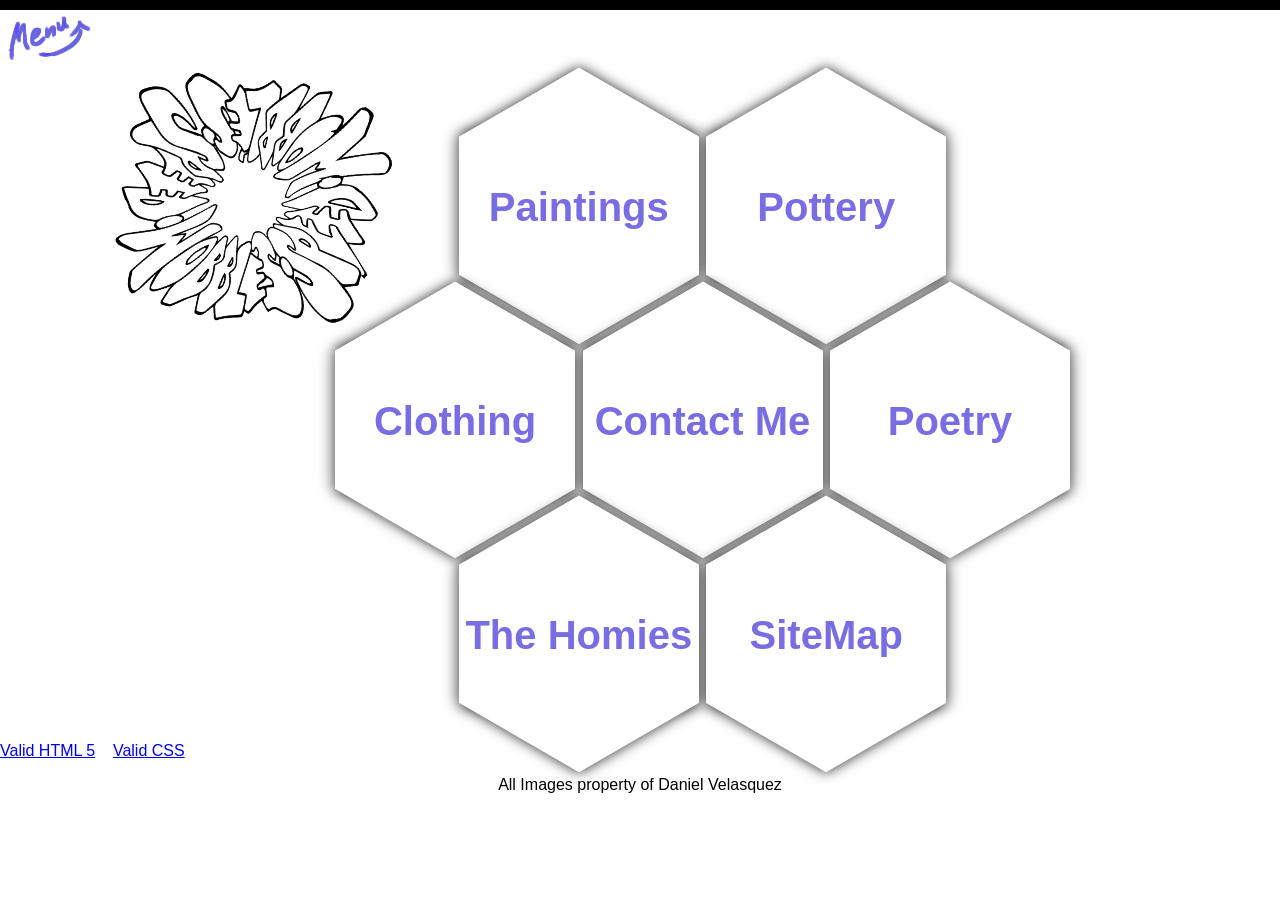
==== index.html @ 75b43ff1 "sag to png, cleaning up index" ====
<!DOCTYPE html>
<html lang="en">
<head>
	<meta charset="UTF-8">
	<link rel="stylesheet" href="paint.css">
	<link rel="stylesheet" href="normalize.css">
	<script src="http://code.jquery.com/jquery-1.9.1.js"></script>
	<title>Nebuchadnezzar art</title>
</head>
<body>
	<a href="#topnav" id="menuin"><img src="imgslo/icons/menuin2.png" alt="Click For Menu"></a>
<div class="maintopnav">
	<nav id="topnav" >

		<div class="navList">		
			<ul>
				<li><a href="paint.html">Painting</a></li>
				<li><a href="pottery.html">Pottery</a></li>
				<li><a href="clothing.html">Clothing</a></li>
				<li><a href="homies.html">The Homies</a></li>
				<li><a href="poems.html">Poetry</a></li>
				<li><a href="sitemap.html">SiteMap</a></li>
				<li><a href="contact.html">Contact</a></li>
			</ul>
		</div>
	</nav>
</div>

<!-- 		<div class="socialIcons">

				<svg version="1.1" id="Facebook" width="30px" height="30px" xmlns="http://www.w3.org/2000/svg" xmlns:xlink="http://www.w3.org/1999/xlink" x="0px" y="0px"
					 viewBox="0 0 20 20" enable-background="new 0 0 20 20" xml:space="preserve">

					<path d="M17,1H3C1.9,1,1,1.9,1,3v14c0,1.101,0.9,2,2,2h7v-7H8V9.525h2V7.475c0-2.164,1.212-3.684,3.766-3.684l1.803,0.002v2.605
					h-1.197C13.378,6.398,13,7.144,13,7.836v1.69h2.568L15,12h-2v7h4c1.1,0,2-0.899,2-2V3C19,1.9,18.1,1,17,1z"/>

				</svg>

				<svg version="1.1" id="Instagram" width="30px" height="30px" xmlns="http://www.w3.org/2000/svg" xmlns:xlink="http://www.w3.org/1999/xlink" x="0px" y="0px"
					 viewBox="0 0 20 20" enable-background="new 0 0 20 20" xml:space="preserve">
					<path d="M17,1H3C1.9,1,1,1.9,1,3v14c0,1.101,0.9,2,2,2h14c1.1,0,2-0.899,2-2V3C19,1.9,18.1,1,17,1z M9.984,15.523
						c3.059,0,5.538-2.481,5.538-5.539c0-0.338-0.043-0.664-0.103-0.984H17v7.216c0,0.382-0.31,0.69-0.693,0.69H3.693
						C3.31,16.906,3,16.598,3,16.216V9h1.549C4.488,9.32,4.445,9.646,4.445,9.984C4.445,13.043,6.926,15.523,9.984,15.523z M6.523,9.984
						c0-1.912,1.55-3.461,3.462-3.461c1.911,0,3.462,1.549,3.462,3.461s-1.551,3.462-3.462,3.462C8.072,13.446,6.523,11.896,6.523,9.984z
						 M16.307,6h-1.615C14.31,6,14,5.688,14,5.308V3.691C14,3.309,14.31,3,14.691,3h1.615C16.69,3,17,3.309,17,3.691v1.616
						C17,5.688,16.69,6,16.307,6z"/>
				</svg>
		</div> -->
	<main>


					<a href="index.html">
<!-- 						<svg version="1.1" id="Layer_1" xmlns="http://www.w3.org/2000/svg" xmlns:xlink="http://www.w3.org/1999/xlink" x="0px" y="0px" width="612px" height="792px" viewBox="0 0 612 792" enable-background="new 0 0 612 792" xml:space="preserve">
							<g>
								<g class="logoshape">
									<path fill-rule="evenodd" clip-rule="evenodd" stroke="#000000" stroke-miterlimit="10" d="M400.414,219.123c1.894,1.191,4.016,1.926,5.672,3.507c10.421,9.986,23.857,11.846,41.031,9.89c2.778-0.329,4.283,0.499,4.661,3.355c0.561,4.279,1.708,7.981,3.021,11.438c1.277,3.312,0.453,7.001-3.669,12.011c-2.264,2.761-4.15,5.631-6.222,8.443c9.454-0.52,19.718-1.628,30.879-2.654c6.307-0.589,14.145-2.159,17.388,1.355c2.341,2.561,3.653,5.83,5.115,8.936c0.27,0.576-1.483,2.579-2.892,3.544c-10.376,7.156-20.517,13.961-30.163,20.492c-0.61,0.412-1.203,0.861-2.556,1.834c2.888-0.448,5.183-0.668,7.666-1.213c8.967-1.958,18.727-4.328,28.929-6.258c3.452-0.647,7.385-0.686,9.443,0.166c5.374,2.223,10.052,5.11,15.543,7.735c3.356,1.594,3.323,4.075-1.112,7.434c-5.595,4.246-11.397,8.319-16.811,12.319c-7.078,5.231-13.821,10.249-19.624,14.464c7.225,2.052,15.425,3.626,22.074,6.37c12.688,5.112,18.086,13.323,4.479,23.637c-0.363,0.277-0.32,0.614-0.745,1.5c4.01-0.827,7.639-1.365,10.901-2.29c7.994-2.271,16.192-4.75,24.542-7.459c4.913-1.599,8.501-1.724,11.396-0.098c1.476,0.824,3.905,1.51,4.31,2.546c2.108,5.541,6.042,11.199,4.903,17.062c-0.883,4.409-8.277,8.91-13.021,13.075c-5.866,5.173-11.981,10.038-17.259,14.354c-20.575,4.826-38.513,8.741-55.349,12.195c6.343,2.344,12.768,4.568,18.906,7.137c13.68,5.729,28.165,12.207,43.579,19.362c6.106,2.823,8.394,5.936,9.5,9.531c2.66,8.415,1.74,16.377-4.35,22.971c-1.928,2.094-4.773,4.01-8.385,5.246c-5.12,1.746-10.278,0.542-16.218-2.956c-9.105-5.381-17.566-10.646-26.415-15.358c-9.651-5.148-19.441-9.719-28.23-13.978c-3.867,3.587-6.93,6.522-10.113,9.725c0.088,0.061,0.967,0.717,1.957,1.338c9.242,5.791,14.868,11.83,17.987,18.853c8.297,18.512,9.482,36.312,9.671,54.798c0.07,7.773-6.625,9.509-14.457,10.145c-1.034,0.087-3.243-0.969-4.648-1.918c-7.321-4.971-14.367-9.992-21.203-14.831c-1.565-1.111-3.134-2.209-5.41-3.819c-0.099,12.772,0.576,26.54,2.248,42.628c0.688,6.614-2.203,10.707-9.627,5.405c-2.75-1.959-5.478-3.512-8.152-5.528c-2.616-1.968-5.192-4.305-8.287-6.927c-0.018,2.959-0.007,6.369,0.002,9.894c0.052,14.804,0.509,31.775,1.267,51.688c0.153,4.218-0.852,5.989-3.307,5.781c-1.504-0.125-2.641,1.18-4.029,1.926c-0.417-1.756-0.97-4.074-1.599-6.7c1.37,0.343,2.488,0.662,3.588,0.895c2.252,0.484,3.236-1.057,3.459-4.817c1.085-17.57-0.249-34.605-1.168-49.509c-0.916-14.752-2.139-27.965-2.565-39.481c-0.045-1.176-0.051-2.319,0.045-3.371c0.578-5.621,0.057-6.382-7.394-12.396c-1.013,2.369-2.079,4.821-2.882,7.583c-1.159,3.99-1.967,8.473-3.031,12.949c-0.17,0.715-1.849,0.831-2.295,0.284c-4.412-5.347-8.679-10.597-12.534-15.917c-4.002-5.559-3.264-9.547-3.253-13.243c0.028-5.277,0.471-9.942,1.108-14.223c0.36-2.361-1.058-4.246-4.329-7.062c-2.604,4.048-4.934,8.511-7.121,13.58c-5.743-7.501-5.973-8.206-5.195-13.18c0.523-3.057,1.523-5.573,2.186-8.278c0.382-1.531,1.087-3.076-1.532-5.99c-1.615-0.011-3.273-0.093-4.777,0.053c-8.215,0.901-16.07-3.593-23.13-12.183c-1.907-2.295-3.676-4.18-5.458-3.484c-1.436,0.576-2.006,2.288-1.023,5.043c1.392,3.876,3.177,7.942,5.014,12.318c0.218,0.516,0.72,0.953,1.114,1.312c4.1,3.775,8.562,7.881,13.432,12.13c6.743,5.883,11.54,14.335,15.68,25.586c3.979,10.729,4.368,19.644,2.923,28.648c-0.178,1.103-0.155,2.438-0.264,4.329c6.095,8.795,12.737,17.961,19.646,27.873c5.08,7.299,10.32,15.089,15.544,23.393c6.736,10.613,7.843,22.234,2.671,26.801c-3.774,3.297-7.26,7.53-11.047,11.415c-0.736,0.749-1.978,0.538-3.069,0.041c-6.766-3.011-13.41-6.241-20.106-9.459c0.329,2.879,0.652,5.311,0.865,7.703c1.878,21.363,0.254,30.999-10.241,35.748c-7.836,3.647-16.232,7.446-24.788,6.199c-7.494-1.025-16.114-1.336-22.146-16.537c-4.651-11.64-8.165-23.671-9.429-38.741c-1.392-16.369-1.6-30.888-0.255-44.538c1.031-10.245,2.417-11.357,5.951-5.266c2.6,4.523,5.215,9.562,8.082,14.325c1.259,2.089,2.69,3.951,4.146,5.098c0.877,0.71,2.477,0.614,2.712-0.561c0.411-2.048,0.468-6.175-0.125-7.595c-2.486-6.005-5.045-11.41-7.569-16.283c-2.402-4.624-4.881-8.486-6.887-11.979c-2.387,4.185-4.713,8.243-7.143,12.44c-0.206-0.356-0.416-0.722-0.621-1.087c0.041,2.976,0.066,6,0.135,9.088c0.617,23.477-5.35,43.557-15.151,53.947c-5.858,6.403-13.391,7.407-18.759-0.581c-5.813-8.577-11.14-16.962-15.923-25.226c-3.647-6.281-8.424-6.753-13.712-5.941c-2.154,0.349-2.968-1.062-2.889-4.665c0.136-6.36,0.371-12.546,0.603-19.326c-4.023,0.777-8.873,1.429-14.046,3.022c-4.798,1.47-9.984,4.146-15.08,5.825c-1.338,0.448-2.535-0.647-3.243-1.849c-1.13-1.927-1.801-4.482-2.739-6.781c-1.123,1.084-1.985,1.735-2.738,2.653c-3.293,4.024-6.299,5.471-8.491,4.098c-4.922-3.044-9.943-5.913-15.189-8.569c-6.273-3.206-12.668-6.386-20.451-8.172c-3.284-0.757-5.365-1.899-3.099-6.697c3.019-6.394,5.948-12.59,8.894-18.706c-6.162,0.908-13.341,2.282-20.682,3.181c-6.084,0.701-13.454-5.455-12.529-10.181c0.189-0.858,1.088-1.97,1.913-2.96c6.173-7.436,12.35-14.635,18.179-21.314c-6.446-1.519-13.006-3.176-20.746-4.315c-8.759-1.3-19.405-1.724-29.425-3.443c-3.973-0.688-5.15-3.623-7.61-5.606c-0.571-0.464-0.603-1.158-1.082-1.676c-6.053-6.396-6.084-6.644,8.335-14.612c6.021-3.336,12.333-6.405,18.351-9.466c-7.582-1.557-15.618-2.95-23.331-4.928c-20.246-5.18-9.763-14.259,1.679-21.449c3.836-2.486,8.378-4.742,11.958-7.516c-2.768,0.606-5.66,1.153-8.424,1.866c-8.437,2.184-17.032,4.673-26.315,6.969c-3.908,0.97-8.512,1.525-12.941,1.931c-6.097,0.564-7.875-0.851-8.236-3.278c-1.761-11.283,6.785-22.342,15.483-32.361c1.141-1.315,5.023-2.459,8.243-3.135c21.192-4.476,40.508-8.112,58.584-11.323c-9.318-2.589-19.627-5.092-29.301-8.482c-5.77-2.02-11.808-5.004-14.386-7.973c-6.106-7.022-10.579-14.495-15.101-22.127c-1.65-2.784-1.704-5.596-1.719-8.284c-0.002-6.809,12.406-7.369,25.159-1.762c13.625,5.888,26.279,11.419,38.223,16.431c2.162,0.901,4.536,1.662,8.109,2.963c-3.192-5.725-2.664-10.274,4.954-12.215c-4.751-4.177-9.657-8.289-14.053-12.585c-14.062-13.655-17.016-26.654-13.557-38.175c1.305-4.567,0.198-10.17,0.922-15.093c0.791-5.406,2.189-10.61,3.411-15.956c0.895-3.956,4.022-3.873,10.747,0.494c10.178,6.616,19.834,13.312,29.937,20.217c0.902-4.372,2.004-8.727,2.1-13.797c0.137-7.117-0.563-15.049-1.384-23.556c-0.279-2.799-1.264-6.058-1.302-8.802c-0.021-1.408,1-3.027,2.198-2.725c6.198,1.592,12.232,3.173,18.269,5.721c2.071,0.875,5.056,4.733,7.257,7.517c4.502,5.699,8.694,11.497,13.025,17.269c7.032-4.955,7.989-15.36,3.181-33.193c-1.818-6.657-4.441-11.28-9.167-14.928c-3.57-2.771-7.251-6.624-10.934-10.253c-4.322-4.187-7.341-16.83-5.289-21.978c3.374-8.29,9.697-11.026,17.005-10.769c7.319,0.196,14.828,1.429,22.149,2.357c3.118,0.396,4.495-1.649,4.26-8.375c-0.268-7.555-0.06-15.208,0.44-22.831c1.05-16.6,6.834-23.313,15.613-21.178c10.36,2.414,20.824,4.825,30.444,16.319c2.833,3.355,5.684,9.459,7.263,15.537c6.801,26.006,9.017,50.447,7.942,72.35c-0.17,3.572,0.033,8.145-2.157,7.964c-2.247-0.2-4.293-3.017-5.103-8.434c-1.551-10.567-4.786-19.526-9.086-27.69c-1.086-2.062-2.473-3.731-3.779-4.735c-4.511-3.497-6.119-2.244-6.689,4.362c-0.812,9.213,0.991,17.295,4.571,21.588c7.007,8.358,13.55,15.979,19.548,23.416c1.464,1.814,2.786,4.151,4.14,6.211c2.252-10.886,2.264-11.007,11.694-14.122c-2.827-17.55-0.924-36.689,0.736-57.995c0.523-7.111,2.199-15.054,4.475-20.538c1.85-4.469,5.191-6.359,8.039-7.646c4.646-2.125,9.432-3.244,14.197-4.035c7.037-1.175,12.44,6.095,16.902,14.467c4.51,8.387,9.151,15.689,12.26,24.799c2.743,8.039,4.158,17.821,5.163,26.841c0.497,4.382,0.9,7.052,3.672,5.21c5.267-3.514,10.713-6.958,16.358-11.297c4.896-3.786,6.761-3.369,7.552,3.389c0.253,2.058,0.455,4.13,0.68,6.131C399.823,219.92,400.122,219.513,400.414,219.123z M196.139,371.519c3.765,0.392,6.252,0.759,8.58,0.886c11.698,0.644,21.968,1.403,30.797,1.804c6.327,0.289,11.896,0.295,16.732,0.068c2.28-0.109,4.507,0.185,6.122,1.4c1.075,0.811,0.974,2.235,1.209,3.324c0.078,0.357-0.295,0.66-0.586,0.918c-1.258,1.119-2.547,2.262-4.08,3.334c-3.351,2.345-6.925,4.86-11.484,7.309c-2.68,1.428-6.041,2.896-10.189,3.704c-6.894,1.358-15.406,0.551-24.56-0.808c-9.371-1.37-19.521-3.042-32.062-5.075c3.862,1.776,6.656,3.067,9.448,4.311c4.39,1.956,4.518,2.537,0.662,4.258c-3.774,1.665-7.711,3.385-12.387,5.48c1.838-0.002,2.756,0.028,3.652-0.008c17.788-0.718,32.956-1.274,45.974-1.74c6.647-0.239,11.779,0.444,15.379,3.043c6.631,4.861,9.698,9.346,8.168,15.414c-0.534,1.989-1.729,2.782-5.292,2.815c-3.1,0.027-6.32-0.029-9.679-0.149c-5.229-0.182-10.82-0.469-16.887-0.783c4.526,1.825,9.367,2.954,13.172,4.457c5.107,2.046,5.375,3.903,2.514,7.654c-0.888,1.151-1.737,2.319-2.632,3.524c0.461,0.067,0.754,0.214,1.053,0.138c3.211-0.803,6.295-1.6,9.251-2.395c5.745-1.54,6.772-1.109,8.602,1.314c1.745,2.446,0.447,5.058-3.335,8.649c-2.418,2.282-4.456,4.81-7.015,7.646c7.772-2.809,13.876-5.139,19.453-7.117c1.855-0.659,4.028-1.382,5.152-1.071c2.57,0.715,2.44,3.459,0.142,7.066c-2.098,3.267-4.519,6.709-6.862,10.374c-1.226,1.924-2.245,3.912-3.779,6.63c7.871-5.775,12.305-4.833,16.713-4.894c4.477-0.016,8.784-0.23,10.552,4.773c0.507-0.641,1.049-1.209,1.477-1.885c2.592-4.104,5.432-6.109,8.055-8.484c2.972-2.663,5.02-2.513,7.229-1.659c4.441,1.823,8.119,4.802,10.012,14.228c0.346,1.757,0.908,3.367,1.474,5.408c1.473-8.158,4.602-10.488,7.781-12.427c3.241-1.878,6.305-2.075,9.879,1.592c0.246-0.737,0.429-1.238,0.585-1.77c1.556-5.147,2.366-5.208,6.034-1.475c2.389,2.478,5.005,4.717,7.883,7.382c-1.379-3.869-2.71-7.058-3.555-10.116c-0.998-3.627-0.462-5.397,1.235-6.358c1.579-0.86,3.37,0.362,5.355,2.543c1.375,1.513,2.756,3.22,4.272,4.708c2.56,2.508,5.307,5.153,8.592,6.146c-1.071-2.707-1.851-5.025-2.91-7.232c-1.21-2.531-1.192-4.093-0.131-5.064c1.986-1.769,4.549-2.364,8.892-0.081c2.157,1.143,4.42,2.36,6.734,3.379c3.206,1.412,6.561,2.679,10.125,4.1c0.031-0.203,0.062-0.41,0.095-0.612c-7.459-7.345-14.052-13.864-19.975-19.5c-2.322-2.22-1.657-3.501-1.414-4.793c0.258-1.295,1.243-1.888,3.732-1.26c4.73,1.2,10.02,2.44,15.577,3.161c11.003,1.433,23.991,2.616,40.089,4.083c3.038,0.277,6.331,0.803,8.346,1.062c0.906-3.134,1.736-5.708,2.725-8.521c-25.645-4.612-43.722-6.424-54.797-2.38c-4.412-2.961-5.453-4.444-4.002-5.858c5.133-4.842,11.455-9.726,19.554-15.319c1.139-0.786,3.899-1.367,6.152-1.344c9.445,0.125,20.142,0.826,31.942,3.063c3.953,0.754,8.115,1.407,13.217,2.294c-4.864-4.192-4.899-4.052,1.19-7.132c2.103-1.054,4.234-2.122,7.544-3.804c-3.429-0.024-4.947-0.064-6.46-0.043c-16.559,0.306-30.732,0.651-42.967,0.627c-4.65,0.005-9.376-0.073-12.631-1.886c-10.024-5.609-15.634-10.722-18.072-16.887c-0.166-0.425,0.041-1.105,0.534-1.573c1.583-1.502,3.783-2.354,6.521-2.395c2.23-0.031,4.571-0.094,7.139-0.137c-3.865-4.5-0.869-8.925,7.744-14.786c-3.512,0.377-6.383,0.733-9.101,0.995c-5.595,0.515-6.875-1.229-4.021-5.368c2.189-3.139,4.696-6.461,7.224-9.979c0.84-1.165,1.678-2.35,2.779-3.9c-9.19,5.874-16.651,10.691-23.307,15.002c-2.415,1.56-4.078,1.762-5.29,0.793c-1.065-0.867-1.174-2.031-0.344-4.004c2.734-6.477,5.607-13.774,8.948-22.245c-1.145,0.147-1.632,0.062-2.194,0.292c-6.797,2.795-12.086,3.301-16.821,2.911c-1.797-0.146-3.287-1.096-4.586-2.274c-0.422-0.372-0.18-2.426,0.264-3.7c0.499-1.409,1.547-2.839,2.463-4.186c2.496-3.67,5.194-7.483,7.986-11.439c-1.213,0.081-2.507,0.605-3.855,3.158c-1.172,2.203-2.291,3.167-3.475,2.159c-1.351-1.193-3.1-0.733-4.983,2.072c-1.155,1.716-2.329,3.284-3.428,4.891c-2.306,3.338-2.82,3.811-4.326,1.461c-1.12-1.775-2.681-4.687-2.271-7.368c0.401-2.649,3.062-6.121,5.097-8.328c2.585-2.8,5.482-4.583,9.005-7.413c-0.674-3.379-1.381-6.984-2.207-11.198c-0.793,1.476-1.094,1.888-1.278,2.396c-4.975,12.882-15.834,18.235-20.354,15.007c-3.8-2.644-6.721-8.371-9.828-15.332c-2.074-4.69-3.708-9.842-3.277-17.229c0.035-0.598-0.105-1.254-0.213-2.394c-0.635,0.076-1.226,0.156-1.958,0.244c0.263,2.862,0.501,5.054,0.65,7.224c0.988,14.016,0.646,25.537-2.403,34.206c-1.427,3.998-2.857,7.017-6.026,4.648c-0.08-0.062-0.184,0.114-0.282,0.184c0.231,0.506,0.45,0.986,0.706,1.549c-3.792-2.707-7.711-5.57-12.26-8.922c1.653,6.783,2.904,12.28,4.315,17.358c1.106,4.025,0.602,6.285-1.133,7.116c-3.211,1.403-4.434,2.479-8.511-4.182c-2.011-3.307-4.731-6.207-8.026-10.37c0.567,3.308,0.768,5.418,1.348,7.589c1.185,4.477,0.391,6.598-2.024,7.557c-2.357,0.87-2.322,1.008-5.489-2.481c-2.817-3.104-5.829-6.36-9.099-9.619c-1.507-1.501-3.275-2.614-5.596-4.409c1.736,4.017,2.822,6.72,4.105,9.382c3.277,6.879,3.04,9.031-1.624,10.467c-7.065-4.846-14.093-6.78-22.292-8.379c0.661,0.807,0.908,1.173,1.245,1.508c6.117,6.055,11.797,11.582,16.968,16.605c0.66,0.646,1.444,1.433,1.612,1.993c1.079,3.641-1.669,5.225-7.412,3.924c-8.834-2.053-18.208-2.979-28.988-3.723c-5.809-0.402-12.239-1.123-19.222-1.73C199.394,363.987,202.875,368.423,196.139,371.519z M474.497,416.583c10.583-2.167,19.485-3.811,28.021-6.013c12.312-3.249,30.022-4.723,38.271-11.959c2.42-2.143,4.331-4.426,7.197-6.556c11.18-8.223,18.739-17.588,13.624-26.721c-1.39-2.549-4.293-4.775-6.203-6.816c-19.834,5.958-35.688,11.649-51.691,14.773c-18.577,3.639-36.224,5.674-51.433,7.074c-17.452,1.596-32.586,2.473-45.293,2.827c-12.139,0.317-22.091-0.204-30.797-0.248c-4.611-0.042-4.534-0.025-7.647,2.585c0.962,1.469,1.727,3.138,3.237,4.562c3.519,3.31,7.603,6.781,12.662,10.497c2.552,1.854,6.54,2.946,12.192,2.785c12.565-0.38,27.287-0.697,44.591-1.014c2.705-0.052,5.539,0.668,8.413,1.058c-1.106,1.157-1.741,2.464-3.377,3.398c-2.691,1.548-5.958,2.811-9.069,4.216c5.015,2.658,9.679,5.171,14.517,7.816c-0.283,0.184-0.572,0.363-0.856,0.55c-2.201-0.44-4.41-0.822-6.499-1.301c-3.606-0.824-7.045-1.696-10.438-2.464c-13.776-3.135-26.23-4.808-37.343-5.188c-2.667-0.091-6.004,0.129-7.407,0.893c-9.548,5.208-15.726,10.153-19.937,15.692c-0.362,0.476,0.5,1.731,1.297,2.552c0.346,0.354,2.137,0.708,2.976,0.642c4.708-0.374,9.568-1.177,15.442-1.401c9.761-0.382,22.129,1.279,36.37,3.881c5.841,1.06,9.245,0.386,13.634-0.239c-1.248-0.982-2.247-1.771-3.615-2.846c4.231,1.619,7.613,3.448,11.47,4.324c8.951,2.024,15.47,5.175,19.896,9.856c1.384,1.449,3.556,3.158,6.186,4.255c17.66,7.297,34.067,16.868,52.253,27.17c3.152,1.771,6.792,3.412,11.308,5.676c3.251-1.745,6.616-2.999,8.726-4.753c7.728-6.35,9.403-14.561,6.046-23.338c-0.66-1.747-1.032-3.834-3.484-5.233c-8.424-4.846-16.851-9.449-25.898-13.34c-14.27-6.135-28.356-11.305-41.093-16.021C479.19,417.64,477.23,417.284,474.497,416.583z M166.542,386.071c0.374-0.28,0.744-0.556,1.12-0.829c3.079,0.545,6.082,1.073,9.023,1.583c17.962,3.205,33.11,6.34,47.031,6.65c7.146,0.185,12.222-0.662,15.942-2.603c4.584-2.401,8.49-4.723,11.899-6.994c2.363-1.577,4.328-3.231,5.933-4.982c0.56-0.607,0.129-1.729,0.133-2.633c-1.47-0.265-3.029-0.626-4.534-0.782c-1.105-0.117-2.066,0.109-3.198,0.064c-8.321-0.354-17.898-0.615-29.292-1.086c-10.099-0.443-21.528-0.794-35.242-2.887c-14.59-2.24-29.968-6.314-45.511-12.73c-11.726-4.832-23.809-10.312-36.827-16.108c-4.652-2.064-9.164-2.823-14.326-2.41c-5.163,0.408-4.259,2.436-3.835,4.325c0.82,3.81,1.684,7.586,4.443,11.508c4.468,6.299,7.283,12.461,11.78,18.385c1.573,2.061,5.54,4.38,9.647,5.668c12.907,4.059,25.552,7.328,36.967,10.485c1.351,0.371,2.164,1.114,2.907,1.513c-7.95,0.777-15.763,1.312-23.406,2.439c-11.187,1.664-22.909,3.785-35.135,6.314c-5.504,1.141-13.468,2.62-15.14,4.722c-7.132,8.962-16.967,18.723-14.854,28.879c0.883,4.33,5.897,5.346,15.14,2.451c20.006-6.197,39.424-9.99,57.9-12.541c18.984-2.628,35.739-4.444,50.579-4.836c22.093-0.58,38.93,0.31,52.354,1.514c2.277,0.203,5.024-0.297,7.583-0.478c1.228-6.154,0.368-10.878-6.5-15.334c-3.174-2.003-6.193-3.939-13.31-3.501c-11.001,0.713-23.723,1.137-38.299,1.683c-6.195,0.238-12.736,0.115-21.104,0.162c7.955-3.332,14.506-5.999,21.268-8.701C180.371,391.968,173.624,389.121,166.542,386.071z M337.095,520.255c0.881-3.158,1.52-5.382,2.116-7.612c2.688-10.185-0.113-24.634-4.979-32.58c-2.362-3.903-4.826-7.002-6.973-10.295c-6.684-10.043-12.037-7.766-17.331-0.147c-1.086,1.638-2.229,3.959-1.771,7.408c-0.367,0.539-0.73,1.072-1.094,1.613c0.164,0.056,0.329,0.107,0.493,0.165c-0.138,5.334,0.155,11.235-0.51,17.28c-0.792,6.979,0.261,13.055,1.349,19.799c0.189,1.22,1.199,2.285,1.899,2.441c2.888,0.668,5.465,2.554,6.747,9.441c0.742,4.03,1.312,8.684,1.394,13.261c0.067,3.935,0.527,6.456,1.965,8.989c3.612,6.383,7.483,13.181,11.423,20.941c1.352,2.664,2.508,7.13,3.08,11.171c0.947,6.52-1.407,12.009-4.16,9.26c-2.981-2.984-5.71-7.369-8.295-11.415c-2.742-4.285-5.256-8.938-7.967-13.667c-0.497,2.654-0.885,4.057-1.037,5.584c-1.739,17.632-1.587,37.479,2.062,57.822c3.142,17.771,9.034,33.516,18.772,34.464c1.809,0.192,3.681,2.188,5.544,2.922c2.541,1.007,5.228,2.73,7.646,2.139c7.018-1.645,14.003-3.392,20.555-6.617c5.349-2.548,10.387-7.225,8.838-23.188c-1.052-11.1-2.255-21.655-3.593-31.679c-1.838-13.839-5.286-25.828-10.668-35.59c-11.296-20.499-21.142-37.474-30.27-50.077c-1.595-2.198-3.06-5.677-3.925-8.932c-0.521-1.97-0.349-5.872,0.28-6.868c0.627-0.995,2.315-0.092,3.431,1.023c0.826,0.819,1.493,3.252,2.189,5.107C335.154,514.658,335.948,517.03,337.095,520.255z M248.941,568.269c-3.607,4.661-3.265,9.017-3.369,13.721c-0.141,5.603,0.837,8.959,4.162,8.247c5.863-1.218,10.189,2.163,13.944,9.134c3.155,5.887,6.594,11.885,10.448,17.298c9.928,14.354,19.748,11.113,29.029-10.019c5.188-11.585,6.393-25.598,5.757-39.135c-0.136-2.746-1.397-6.039-2.484-7.183c-3.88-4.075-6.178-12.029-5.531-19.496c0.727-8.895-1.536-10.287-3.229-13.571c-0.771-1.474-1.894-2.048-2.72-3.328c-2.157-3.346-4.081-6.82-4.666-12.373c-0.377-3.655,0.693-6.182,2.129-8.096c1.439-1.902,2.662-1.236,3.359,1.072c0.615,2.052,1.063,4.469,1.534,6.918c0.868,4.572,1.444,4.66,3.901,2.266c2.603-2.52,2.883-7.427,3.729-11.505c3.299-16.562,1.432-28.438-1.778-37.007c-2.558-6.595-6.925-7.606-11.195-8.963c-0.132-0.041-0.327,0.025-0.489,0.138c-3.921,2.764-8.327,5.409-12.353,12.177c-2.015,3.408-3.822,7.311-5.832,11.204c0.942,3.929,1.16,4,4.479,1.15c0.657-0.557,1.434-1.485,1.923-1.478c0.945,0.018,2.253,0.021,2.456,1.076c0.634,3.375,0.605,8.938-2.994,13.623c-1.165,1.503-2.343,3.053-3.86,5.02c0.782,1.078,1.462,2.356,2.333,3.254c2.566,2.686,2.78,5.729-0.098,12.666c-0.792,1.906-2.581,4.044-3.644,4.269c-2.018,0.423-3.807-0.511-5.751-0.699c-1.795-0.165-3.655-0.142-5.525-0.156c-0.219,0.593-0.44,1.198-0.661,1.797c0.625,0.601,1.22,1.284,1.876,1.836c3.085,2.604,8.371,0.244,8.146,10.551c-0.011,0.526,0.314,0.837,0.503,1.214c1.138,2.271,2.429,4.38,3.445,7.104c0.741,1.991,1.597,4.468,1.505,7.341c-0.079,2.468-1.3,6.057-2.405,8.598c-0.511,1.181-2.057,1.486-2.854,1.101c-2.641-1.293-5.114-3.064-7.692-4.37c-2.312-1.155-4.302,1.328-5.853,6.877c-1.492,5.391-3.53,7.672-5.991,7.757C251.425,568.334,250.247,568.275,248.941,568.269z M446.002,521.806c8.546,5.962,17.624,12.316,27.159,18.643c1.387,0.92,3.649,1.391,4.869,1.247c2.5-0.292,4.714-1.025,6.968-1.721c0.962-0.3,1.985-0.796,2.108-1.626c0.409-2.72,0.709-5.474,0.647-8.342c-0.146-6.739,0.144-13.189-0.516-19.813c-0.584-5.952-2.02-12.088-3.752-18.108c-1.426-4.943-4.774-10.2-5.757-14.811c-1.538-7.437-9.948-13.67-20.661-19.251c-1.553,0.391-2.793,0.701-3.309,0.833c-2.646-1.122-4.444-2.001-6.326-2.656c-2.221-0.766-4.544-1.206-6.648-1.988c-6.964-2.586-11.263-5.895-14.015-9.898c-11.142-1.084-20.718-2.159-29.242-3.059c-7.535-0.792-14.099-1.155-20.279-2.125c-6.201-0.973-11.935-2.35-17.043-3.562c-1.742-0.413-2.411-0.057-2.544,0.96c-0.145,1.162-1.087,2.075,0.943,4.013c6.087,5.796,12.922,12.49,20.726,19.998c0.88,0.846,2.393,1.681,3.456,1.989c5.672,1.627,11.858,3.411,18.443,4.907c3.365,0.762,4.992,2.514,6.669,4.703c1.871,2.422,0.983,3.49-0.942,3.839c-3.103,0.573-6.216,0.969-8.941,1.691c-2.457,0.673-1.932,2.028,1.68,4.923c5.648-1.833,11.956-3.384,18.955-4.767c8.215,5.202,8.358,5.276,6.711,9.523c-0.501,1.376-1.334,2.569-2.033,3.84c-1.802,3.285-3.43,6.718-4.743,9.955c3.254,3.491,5.731,6.162,8.671,9.328c0.833-1.141,1.438-1.712,1.828-2.442c1.812-3.375,3.615-6.709,6-9.637c0.591-0.742,2.185-1.316,3.646-0.832c6.678,2.198,10.673,6.18,9.909,10.246C447.896,512.068,446.83,516.21,446.002,521.806z M293.082,237.174c0.388-0.242,0.779-0.486,1.17-0.722c0.2-2.256,0.502-4.475,0.605-6.848c0.954-21.511-2.606-44.781-8.587-70c-1.013-4.323-3.242-8.652-5.25-10.794c-10.796-11.55-22.399-15.35-33.718-15.544c-5.826-0.164-9.621,5.201-9.882,16.402c-0.555,22.111-0.574,41.92,0.249,59.947c0.902,19.574,7.437,32.632,17.333,43.203c7.077,7.468,13.625,14.862,19.562,22.208c3.489,4.321,6.618,9.376,9.597,13.961c2.354,3.638,1.559,6.864,1.021,9.428c-0.572,2.66-2.262,1.588-3.735-0.184c-2.274-2.768-4.56-6.04-6.982-9.248c-2.097,7.316,3.517,19.201,8.193,25.375c2.321,3.064,4.791,6.589,7.437,6.079c1.294,1.206,2.8,2.923,4.285,3.9c1.589,1.043,3.182,1.565,4.716,1.956c0.876,0.223,2.043,0.448,2.521-0.423c1.903-3.519,3.766-7.861,3.858-14.446c0.094-7.827-0.139-16.535-0.458-26.094c-0.068-2.22-0.935-4.711-1.667-6.854c-1.703-5.02-4.25-9.656-5.481-15.551c-0.982-4.771-2.484-7.361-4.184-10.191c-0.719-1.205-1.929-0.696-2.758-1.771c-5.317-6.905-10.979-14.511-17.124-22.237c-5.058-6.394-7.577-16.234-6.197-28.461c0.802-7.312,5.434-9.58,10.29-3.456c6.218,7.803,10.22,19.333,12.626,32.097C291.085,231.882,292.232,234.476,293.082,237.174z M416.043,329.076c1.132-1.497,2.209-2.823,3.121-4.158c2.029-2.963,3.815-5.995,6.101-9.126c4.386-5.993,4.835-6.371,12.385-8.299c1.729-0.444,3.369-0.599,5.181-1.139c4.953-1.488,10.579-2.307,15.562-5.011c9.011-4.91,18.209-10.988,27.349-17.26c9.826-6.723,9.913-7.104,7.442-12.203c-1.509-3.283-4.071-5.937-10.706-5.046c-15.611,2.097-28.728,2.952-40.895,4.13c-8.124,0.791-16.241,2.53-23.587,3.595c-3.328,0.466-6.119,2.838-8.387,7.38c-2.984,5.976-6.13,11.699-9.015,17.151c-1.323,2.504-2.532,4.948-3.876,7.554c-4.959,1.444-9.37,2.777-13.503,3.833c-4.199,1.044-7.953,4.976-9.697,9.965c-1.771,5.063-3.128,9.717-4.833,14.18c-3.759,9.862-7.206,18.328-10.202,25.682c-0.779,1.926-0.08,2.918,1.325,3.032c1.007,0.082,2.998-0.831,4.455-1.741c4.006-2.5,8.229-5.387,12.788-8.417c6.325-4.233,13.344-8.83,17.261-15.676c0.262-0.467,0.717-0.965,1.117-1.448c3.592-4.319,6.579-6.095,11.466-6.379C409.706,329.5,412.611,329.315,416.043,329.076z M346.305,281.8c0.95-4.338,1.257-7.44-0.361-9.215c-0.553-0.605-0.926-2.249-0.916-3.741c0.066-8.81,0.081-18.36,0.347-28.842c0.113-5.377,2.761-12.725,4.761-13.416c2.694-0.919,4.308,1.98,4.265,7.069c-0.048,7.362-0.607,14.659-0.893,21.397c-0.074,1.728-0.26,4.306,0.227,4.714c2.766,2.331,5.627,4.188,8.63,5.54c0.453,0.211,2.232-1.985,2.692-3.35c1.938-5.74,1.636-11.348-0.804-14.132c-2.101-2.397-4.438-4.385-6.622-6.933c-2.001-2.331-1.988-7.867,0.233-14.484c1.795-5.346,3.925-7.357,6.312-5.829c1.531,0.982,3.281,1.203,4.937,1.735c0.287-0.502,0.575-1.008,0.866-1.514c-0.482-4.236-0.742-8.973-1.559-13.125c-3.146-15.876-9.984-27.341-17.1-40.264c-5.272-9.702-12.337-14.885-20.452-10.333c-2.145,1.196-4.331,1.483-6.48,1.931c-6.735,1.319-10.259,8.276-11.64,23.092c-1.073,11.284-1.765,22.09-2.412,32.271c-0.805,12.666,0.264,23.455,3.534,32.22c2.633,7.046,5.089,13.662,7.188,20.171c0.823,2.53,1.546,5.63,1.568,8.578c0.017,2.381-0.768,5.926-1.645,7.163c-0.727,1.036-2.352,0.226-3.22-0.966c-0.921-1.259-1.464-3.908-2.132-6.125c-0.838-2.817-3.838-2.903-4.704-0.061c-1.806,5.96-1.617,15.99,0.386,20.681c2.305,5.472,4.584,10.366,6.938,14.303c1.405,2.342,3.248,4.013,5.047,4.411c3.534,0.753,7.203-0.16,11.179-4.144c2.789-2.83,5.456-6.523,7.337-13.248c-1.071-1.656-2.186-3.377-3.3-5.205c-1.33-2.186-0.628-5.878,0.514-8.678c0.695-1.724,2.489-2.734,3.694-2.989C343.937,280.218,344.996,281.267,346.305,281.8z M136.807,266.171c-0.661,1.629-1.507,2.723-1.702,4.123c-0.858,6.324-2.353,12.269-2.915,18.514c-0.842,9.859-4.185,18.906,0.151,30.022c3.633,9.293,11.977,18.402,22.979,26.657c1.268,0.952,4.831,2.13,6.543,2.203c7.135,0.292,13.768,1.91,19.846,4.806c10.74,5.088,20.173,6.082,28.753,6.876c8.907,0.794,16.807,1.456,24.051,2.327c4.12,0.498,8.228,1.454,11.921,2.026c4.246,0.65,5.226-2.4,2.029-5.547c-3.544-3.449-7.006-7.261-11.219-11.054c-7.888-7.031-6.018-7.519-14.7-7.631c-0.739-0.017-1.53,0.071-2.353-0.244c-1.599-0.606-3.342-1.339-4.896-2.285c-1.028-0.625-1.654-1.735-2.638-2.569c-3.257-2.74-2.632-3.871-0.358-4.45c2.65-0.69,4.998-1.59,7.604-2.568c-2.131-1.958-3.975-3.649-5.971-5.484c-2.995,1.204-5.746,2.257-8.786,3.147c-0.855,0.245-2.09,0.466-3.296,0.032c-4.579-1.606-10.222-7.956-9.047-10.312c1.147-2.271,2.436-4.458,3.603-6.923c-1.75-1.208-3.218-2.218-5.083-3.504c-1.755,1.799-3.548,3.327-5.218,4.965c-3.132,2.993-4.165,2.853-11.678-2.265c-5.874-3.985-7.007-5.974-5.21-8.928c1.158-1.958,2.12-4.037,3.076-6.133c0.649-1.433-0.22-3.006-3.095-4.96c-8.312-5.634-16.919-11.552-25.913-17.519C141.533,268.335,139.507,267.534,136.807,266.171z M325.44,465.479c1.729,2.445,3.364,4.792,5.103,7.173c3.04,4.202,6.186,8.957,8.31,16.104c3.499,11.731,2.838,21.991-0.518,31.72c-0.266,0.772-1.695,0.641-2.173-0.194c-1.022-1.789-1.764-4.27-2.574-6.407c-0.556-1.479-0.979-3.308-1.635-4.319c-0.611-0.958-1.562-1.605-2.153-1.359c-0.321,0.117-0.56,2.75-0.276,3.64c0.951,2.915,2.039,6.078,3.412,8.426c6.295,10.727,13.624,22.104,21.757,35.007c5.57,8.937,11.915,17.945,15.755,33.096c1.812,7.214,3.33,14.835,5.317,22.6c0.698,2.71,2.251,6.709,3.356,7.496c4.726,3.349,9.558,6.033,14.394,8.325c2.223,1.046,4.691,1.723,6.348,0.568c3.538-2.479,6.568-6.128,9.823-8.978c6.071-5.31,4.974-14.368-3.179-26.247c-10.088-14.778-19.705-28.285-28.398-41.123c-2.062-3.043-4.162-5.808-6.13-8.565c2.509-11.276,2.765-12.588,0.985-22.599c-2.565-14.276-8.917-26.612-17.249-34.292c-6.11-5.635-11.621-10.512-16.554-15.161c-3.39-3.196-6.468-6.479-9.392-9.041c-0.88-0.774-2.166-0.953-2.789-0.312C326.241,461.801,325.988,463.759,325.44,465.479z M374.379,492.882c1.93-3.666,3.866-6.867,5.99-9.797c0.844-1.15,1.999-1.839,4.486,0.619c2.354,2.333,3.959,4.533,3.6,7.126c-0.723,5.368-0.703,11.652-1.088,18.139c-0.183,3.162,1.5,6.505,3.821,9.685c3.239,4.443,6.876,8.662,10.934,13.667c0.319-1.154,0.752-1.723,0.712-2.599c-0.38-8.271,2.694-12.725,5.35-17.461c0.337-0.595,1.514-0.756,2.491-0.324c3.995,1.771,8.688,8.096,8.618,11.758c-0.056,3.508-0.192,7.077-0.046,10.956c0.242,6.639,0.772,13.847,1.382,21.694c5.242,3.835,9.922,7.356,14.686,10.559c7.03,4.737,10.028,3.406,9.486-3.766c-0.759-10.323-1.385-19.807-1.685-28.564c-0.179-5.286-0.852-10.65-0.382-15.214c0.419-4.148,2.315-7.379,3.174-11.144c1.096-4.503,0.726-4.662-7.883-9.54c-2.377,3.293-4.876,6.557-6.423,10.535c-1.79,4.748-3.181,4.638-9.675-1.912c-0.924-0.925-1.822-1.863-2.78-2.736c-2.251-2.052-2.986-3.677-2.404-5.162c1.077-2.712,2.021-5.469,3.275-7.983c1.147-2.294,2.728-4.299,3.855-6.582c0.28-0.584-0.626-2.373-1.565-3.059c-1.198-0.875-3.518-1.797-4.361-1.647c-5.012,0.88-9.335,2.149-13.439,3.425c-1.589,0.491-3.16,0.959-4.586,1.436c-6.636-5.947-7.142-7.638-2.864-8.979c2.499-0.745,5.311-1.243,8.074-1.929c1.983-0.492,1.525-2.55-1.062-4.246c-1.15-0.758-2.645-1.047-3.916-1.423c-8.592-2.53-16.146-4.435-23.146-6.982c-6.779-2.475-13.033-5.529-18.591-8.015c-3.422-1.521-5.067-0.26-6.052,1.604c-0.446,0.841,0.971,3.601,1.614,5.61c0.142,0.445,0.449,0.924,0.653,1.392c1.835,4.206,3.134,5.416,6.242,5.311c2.198-0.05,4.399-0.24,6.879,0.003c1.191,0.116,3.464,0.719,4.045,1.531c1.176,1.661,2.287,4.212,2.101,5.486c-0.498,3.382-1.415,6.644-2.49,9.865C370.56,486.82,371.553,489.492,374.379,492.882z M234.466,184.852c-8.998-0.917-18.352-2.824-27.334-2.853c-5.96-0.047-11.317,2.421-13.922,9.766c-1.258,3.623,0.309,13.114,3.177,16.295c3.228,3.63,6.55,7.199,9.757,9.802c15.586,12.729,27.611,32.443,38.643,48.771c2.107,3.145,2.648,5.788,1.924,8.384c-0.761,2.744-1.22,5.934-1.025,9.301c0.487,8.396,3.426,17.008,6.458,24.965c0.455,1.188,1.439,2.843,2.267,3.566c3.893,3.397,7.605,6.581,11.125,9.366c6.354,5.021,11.528,11.099,15.809,17.54c3.413,5.067,6.06,6.287,8.065,3.36c0.495-0.739,0.734-2.465,0.443-3.854c-0.865-4.131-2.151-8.581-3.317-13.349c-0.999-4.078-2.37-7.529-5.054-11.076c-4.219-5.626-8.023-13.005-8.711-22.406c-0.191-2.692,0.311-5.046,0.582-8.61c1.707,2.623,2.621,4.079,3.55,5.468c1.416,2.13,2.751,4.581,4.17,6.042c0.951,0.974,2.071,0.57,3.104,0.772c-0.491-2.161-0.854-4.464-1.557-6.599c-0.433-1.319-1.346-2.432-2.117-3.435c-3.322-4.337-6.844-8.806-10.572-13.41c-6.322-7.799-13.265-15.783-20.649-24.763c-7.692-9.385-12.328-21.168-13.312-35.956C235.423,203.748,234.99,195.207,234.466,184.852z M220.697,497.234c-0.723,1.976-1.22,3.258-1.662,4.543c-3.123,9.076-9.932,18.144-19.002,22.963c-3.948,2.103-7.953,3.057-12.005,4.231c-3.805,1.106-7.625,1.9-11.529,2.665c-2.979,0.585-5.358,2.285-6.855,5.151c-2.353,4.481-4.478,9.031-6.669,13.69c-1.661,3.547-1.073,5.502,1.641,6.214c8.928,2.352,16.46,5.86,23.65,9.737c4.091,2.208,8.258,4.258,12.487,6.081c1.061,0.457,3.64-1.127,5.259-2.84c3.901-4.102,7.61-8.711,11.223-13.152c2.362-2.915,4.596-6.04,7.206-9.514c-3.548-4.037-6.938-7.32-10.848-10.49c1.721-1.8,2.794-3.005,3.908-4.089c6.09-5.907,11.883-11.752,17.445-17.063c14.306-13.671,26.603-25.814,36.854-36.294c2.892-2.964,4.581-6.92,5.051-10.033c0.277-1.854-1.176-3.586-2.543-3.752c-4.421-0.568-9.41-0.386-15.092,0.295c-3.925,0.469-9.305,4.614-11.986,9.056c-2.112,3.517-4.312,7.188-6.641,11.011c-3.891,6.42-9.76,10.804-15.147,10.885C224.158,496.558,222.671,496.926,220.697,497.234z M219.61,495.961c2.638-0.573,4.814-1.172,6.778-1.414c5.385-0.636,9.947-4.189,13.526-10.232c4.292-7.234,8.09-13.925,11.986-20.038c3.111-4.89,6.398-9.407,9.366-13.605c2.694-3.854,1.28-6.599-2.93-5.199c-4,1.344-8.331,2.738-13.012,4.624c-4.227,1.727-9.291,3.21-12.57,7.886c-1.562,2.243-3.416,4.562-5.163,6.953c-2.59,3.535-4.818,5.267-9.273,6.045c-3.008,0.527-5.758,0.316-8.736,0.367c-1.453,0.029-2.781-0.151-4.407-0.238c-0.834,1.122-1.489,1.939-2.024,2.745c-4.362,6.493-9.852,13.325-18.71,19.901c-3.054,2.26-7.123,4.296-10.793,5.702c-3.106,1.196-6.602,1.773-9.353,1.765c-4.12-0.007-6.874,1.94-9.369,4.749c-5.238,5.86-10.509,11.927-15.543,18.152c-0.828,1.021-0.666,2.372-0.106,3.046c1.709,2.047,3.232,4.291,5.667,5.725c2.071,1.207,4.878,2.475,8.087,1.792c15.034-3.202,28.315-6.024,40.593-9.41c8.929-2.416,15.676-7.761,20.514-17.087C216.212,504.187,217.644,500.359,219.61,495.961z M222.772,328.515c-3.184,1.355-6.422,2.564-9.809,3.705c4.625,5.298,4.541,4.961,10.351,5.865c6.458,0.978,12.536,2.135,18.244,3.566c3.025,0.761,6.346,2.361,9.327,3.886c4.345,2.196,7.629,0.834,6.005-3.25c-1.56-3.919-3.869-8.208-6.217-13.185c-2.499-0.393-4.784-0.937-6.922-1.102c-2.265-0.189-4.079-1.019-5.997-4.163c-1.799-2.931-3.173-5.36-0.505-6.014c2.807-0.698,5.093-2.044,7.547-3.32c-1.298-1.91-2.442-3.595-3.686-5.428c-3.074,0.724-6.017,1.318-9.162,1.74c-1.746,0.238-3.558,0.208-5.916-3.226c-3.503-5.118-4.033-7.51-1.867-8.518c3.119-1.478,5.938-3.293,8.836-5.344c-1.214-1.78-2.212-3.244-3.257-4.772c-3.904,0.752-7.773,1.205-11.721,1.734c-2.998,0.385-4.893-0.745-8.404-5.483c-3.916-5.274-4.805-8.737-2.587-10.141c1.849-1.189,3.679-2.388,5.931-4.096c-5.829-7.421-11.527-14.691-17.439-22.124c-0.632-0.8-1.643-1.689-2.3-1.916c-4.945-1.698-10.142-3.659-15.179-4.823c-1.431-0.332-2.721,1.467-2.65,3.105c0.27,5.827,1.092,11.716,1.468,17.14c0.449,6.42,1.167,12.706,0.596,18.038c-0.779,7.149-2.381,13.509-5.157,19.11c-1.197,2.377-0.249,4.115,4.071,6.841c1.345,0.851,2.633,1.759,4.465,2.99c1.792-1.14,3.47-2.162,4.903-3.352c1.487-1.248,2.731-2.657,4.008-4.059c1.78,1.066,2.943,1.708,4.051,2.44c5.471,3.62,5.855,4.321,4.268,6.921c-0.721,1.141-1.59,2.207-2.026,3.509c-1.28,3.629-0.651,4.342,6.278,8.472c3.642-1.1,7.137-2.251,11.229-3.849C216.482,322.317,219.414,325.213,222.772,328.515z M204.449,469.404c4.874,0.115,8.602,0.539,12.606,0.302c4.233-0.243,6.633-2.209,9.514-5.823c6.376-8.022,12.46-15.214,18.135-21.605c1.853-2.095,2.913-3.674,1.635-4.965c-0.384-0.389-0.244-1.12-0.759-1.395c-0.963-0.521-2.213-1.453-3.465-1.127c-5.991,1.594-12.722,3.312-19.728,5.896c-7.352,2.699-14.832,6.723-23.365,10.118c-5.165,2.052-11.095,3.347-17.121,4.969c-14.453,3.893-30.142,7.019-47.536,7.856c-3.975,0.181-9.746,2.115-14.34,3.845c-4.396,1.636-8.129,4.034-12.273,6.168c-12.753,6.527-13.088,7.165-7.729,12.632c1.614,1.691,2.452,3.729,4.624,5.081c1.761,1.096,4.75,1.631,7.568,2.007c6.523,0.864,13.319,1.165,18.857,2.209c11.624,2.207,20.858,5.457,33.773,3.856c7.869-0.957,14.648-2.868,21.833-9.318c6.026-5.395,10.296-10.445,13.748-15.46C201.657,472.857,203.15,471.079,204.449,469.404z M406.999,263.724c-0.065,0.735-0.126,1.469-0.188,2.199c-1.173,1.076-2.361,2.087-3.492,3.238c-19.736,20.049-36.293,37.812-49.416,52.591c-2.65,2.983-5.127,6.12-7.326,9.262c-3.613,5.201-4.07,7.984-0.012,8.526c4.951,0.589,10.401,0.459,17.734-2.689c1.903-0.826,2.917-1.863,3.574-3.768c1.259-3.65,2.193-7.418,3.858-11.512c1.055-2.593,2.833-5.695,4.822-8.168c1.476-1.838,3.94-3.508,5.727-4.173c4.46-1.675,8.974-2.815,13.949-4.366c0.781-1.535,1.384-2.766,2.046-4.014c3.58-6.79,7.316-13.985,11.253-21.608c1.756-3.394,3.935-5.578,6.757-6.136c3.346-0.683,6.938-1.748,10.454-2.412c4.994-0.95,10.111-1.737,15.402-2.723c1.636-2.038,3.148-3.578,4.019-5.094c2.383-4.17,7.584-8.732,6.345-12.674c-1.284-4.186-2.095-8.884-3.208-13.533c-0.247-1.018-1.511-1.494-2.662-1.434c-5.38,0.314-10.735,0.939-15.678,0.925c-11.247-0.016-19.593-4.576-27.549-10.954c-2.387-1.934-3.627-1.083-5.693,4.804c-2.197,6.258-3.912,12.338-5.765,18.157c-2.685,8.442-2.518,9.016,1.385,10.653C397.788,260.606,402.252,262.356,406.999,263.724z M417.821,330.702c-1.875,0.235-3.583,0.511-5.148,0.623c-2.544,0.179-4.833,0.084-7.286,0.364c-4.186,0.47-6.632,2.003-9.285,5.63c-6.909,9.466-13.091,17.807-18.555,25.139c-2.116,2.863-1.003,4.422,2.836,4.104c2.195-0.188,4.539-0.478,7.001-0.855c3.298-0.516,6.629-1.483,10.306-3.408c7.054-3.7,14.967-7.481,23.397-11.734c16.344-8.268,34.286-13.134,55.009-13.766c5.169-0.164,8.186-1.197,11.89-3.922c8.452-6.207,17.544-12.719,26.676-19.606c2.038-1.537,3.635-3.158,5.541-4.754c2.938-2.444,2.738-4.006,0.294-5.102c-4.697-2.134-8.444-4.675-13.081-6.498c-2.379-0.925-6.002-1.438-9.632-0.848c-8.498,1.387-16.91,3.47-24.688,5.183c-12.716,2.797-24.19,5.417-34.594,7.783c-7.229,1.63-8.148,2.332-11.83,7.93C423.724,321.482,420.985,325.842,417.821,330.702z M502.028,368.12c2.009-1.253,3.174-2.373,5.085-3.111c8.964-3.438,11.719-7.394,9.867-11.391c-4.308-9.673-17.485-14.476-35.584-14.943c-19.476-0.579-36.908,2.689-53.249,10.184c-13.428,6.155-24.837,12.312-35.085,17.463c-4.812,2.434-8.431,5.111-10.412,8.025c-1.551,2.311-2.083,4.215,0.59,5.521c4.556,2.205,11.503,2.658,19.798,2.268c14.378-0.685,31.547-1.585,52.075-3.033c12.585-0.923,27.005-2.49,41.166-7.967c-1.39-1.801-2.644-3.436-4.037-5.254C495.736,366.669,498.727,367.354,502.028,368.12z M403.639,266.008c-0.863-0.455-1.517-0.98-2.327-1.204c-3.614-1.023-7.156-2.087-10.579-3.387c-3.176-1.241-3.491-3.409-1.407-10.179c1.727-5.579,3.166-11.492,5.459-17.378c2.97-7.584,2.722-12.849,1.877-18.351c-0.534-3.579-1.91-4.704-4.814-2.044c-2.544,2.322-5.061,4.104-7.539,6.084c-7.356,5.854-13.851,9.376-19.427,5.642c-1.121-0.75-2.447-0.85-3.857-1.321c-0.268,1.316-0.334,2.179-0.585,2.808c-3.151,7.97-3.064,9.284-0.061,12.492c1.908,2.008,3.772,4.023,5.519,6.166c2.609,3.188,2.804,8.777,1.203,15.547c-1.603,6.754-3.334,8.839-6.239,7.386c-3.634-1.864-6.977-4.793-10.597-7.271c-0.723-0.495-2.434-0.057-2.721,0.789c-0.613,1.815-1.002,4.665-0.723,6.059c0.38,1.901,1.354,3.11,2.244,4.135c2.615,2.983,5.325,5.442,7.852,8.092c1.451,1.537,0.867,4.728-0.514,7.829c-1.382,3.097-2.452,2.23-3.539,1.583c-3.237-1.923-6.466-4.077-9.848-6.041c-0.737-0.43-2.367,0.121-2.83,1.223c-1.212,2.861-1.259,5.372,0.109,7.085c1.559,1.95,3.083,4.143,3.93,6.978c1,3.319,1.882,7.055,1.664,10.963c-0.417,7.854-0.756,7.868,3.675,8.294c0.398,0.027,0.781,0.115,1.174,0.167c2.825,0.385,6.062-1.888,9.385-5.545C372.127,299.351,386.428,283.761,403.639,266.008z M179.711,454.825c0.017,0.09,0.023,0.18,0.032,0.271c4.866-1.406,9.54-2.775,14.038-4.084c13.631-3.965,24.598-9.086,32.788-14.809c6.574-4.677,7.105-8.007,0.391-9.875c-0.876-0.239-1.708-0.528-2.623-0.77c-8.264-2.153-17.472-5.001-31.424-4.493c-13.173,0.519-28.32,1.861-45.202,3.53c-8.273,0.819-18.746,2.09-25.757,4.854c-10.478,4.143-19.156,9.899-28.017,15.725c-5.344,3.502-3.183,6.862,1.042,9.179c2.611,1.453,6.23,2.535,9.888,3.34c15.895,3.55,31.143,5.611,49.185,2.308C163.145,458.353,171.715,456.486,179.711,454.825z M268.283,536.398c2.291-5.861,1.752-8.228-0.537-8.985c-1.673-0.543-3.179-1.584-4.801-2.259c-1.712-0.72-3.537-1.898-1.992-6.187c1.579-4.381,3.529-3.384,5.147-3.249c2.625,0.231,5.157,0.713,7.739,0.939c1.735,0.152,2.786-2.314,3.502-5.338c0.658-2.767,1.662-5.483-0.266-6.193c-1.111-0.399-2.028-1.757-2.611-3.25c-1.919-4.865-3.713-9.417-5.301-13.813c-0.78-2.128-1.687-2.572-4.12-0.108c-7.448,7.579-15.878,15.532-25.13,24.554c-7,6.82-14.377,14.49-22.857,22.846c2.723,2.232,4.987,4.616,7.419,6.8c3.062,2.813,2.805,4.584-2.485,11.36c-3.308,4.228-6.769,8.359-10.362,12.729c1.139,5.812,2.719,10.171,8.956,6.761c5.637-3.086,10.875-4.285,15.911-5.509c5.737-1.397,11.163-2.064,16.464-2.586c2.372-0.226,3.651-3.089,4.628-7.1c0.946-3.882,0.983-6.335-1.185-6.34c-2.174,0.008-4.24-0.497-6.288-0.989c-1.47-0.345-2.464-1.449-1.529-5.292c0.923-3.796,2.41-4.841,3.976-5.338c2.208-0.672,4.321-1.021,6.433-1.489C262.146,537.66,265.231,536.999,268.283,536.398z M269.449,345.084c2.862-0.759,5.143-1.05,4.185-5.437c-0.552-2.506-0.869-5.061-1.681-7.833c-0.408-1.396-1.554-3.568-2.546-4.456c-4.589-4.087-9.614-8.009-14.995-12.507c-1.145-0.963-2.841-2.816-3.27-4.056c-3.888-11.321-9.215-24.749-6.262-35.487c0.97-3.547-0.304-6.764-3.037-10.72c-5.633-8.171-11.595-16.804-17.962-25.559c-1.788-2.463-3.871-4.301-6.457-7.093c1.244,5.587,2.362,9.748,3.02,13.595c1.664,9.751,1.791,17.624-1.206,22.194c-2.672,4.062-6.155,6.963-9.861,9.588c-1.911,1.336-0.601,3.829,1.398,6.652c1.879,2.666,3.711,4.719,6.092,4.256c3.482-0.691,7.228-0.787,10.548-1.47c1.617-0.342,3.048-0.104,4.897,3.072c1.771,3.024,3.761,5.945,1.514,7.064c-2.2,1.082-4.255,2.392-6.492,3.49c-3.185,1.505-3.024,2.494,1.711,8.333c4.462-0.413,8.73-1.002,12.91-1.823c1.943,3.758,3.405,6.561,4.902,9.418c-2.507,1.189-5.046,2.057-7.439,3.171c-0.72,0.341-1.261,1.382-0.962,2.439c0.835,2.998,2.891,4.52,5.884,4.548c5.78-0.006,11.282,1.944,17.022,8.926C264.26,338.887,267.024,342.167,269.449,345.084z M170.999,350.41c-9.042-1.88-17.64-0.469-17.978,3.792c-0.574,6.051,0.526,8.717,13.375,11.965c6.246,1.59,12.354,3.01,18.128,4.023c9.269,1.551,15.372-1.436,12.787-5.666C193.697,358.671,184.169,353.13,170.999,350.41z M430.641,435.895c-1.208,1.194-3.332,2.144-3.238,3.503c0.467,5.303,6.941,12.446,20.997,15.595c7.108,1.554,12.866,1.149,15.651-1.867c2.423-2.563,3.179-5.424-2.96-8.955c-2.841-1.644-5.196-3.396-7.699-5.039c0.185-0.037,0.371-0.084,0.555-0.122c1.993,0.86,4.002,1.727,6.916,2.996c-4.125-4.567-19.823-8.935-24.65-7.719c-1.009,0.229-0.99,1.193-1.518,1.934C433.6,436.131,432.155,436.015,430.641,435.895z M310.43,557.598c1.005-0.696,2.122-0.912,2.971-2.12c4.346-6.386,4.592-23.871,1.404-30.785c-0.208-0.48-0.441-0.916-0.686-1.294c-1.771-2.782-5.057-3.268-6.734-0.783c-2.703,4.049-4.98,9.681-4.914,17.649C302.565,551.395,305.017,556.216,310.43,557.598z M299.57,262.125c0.505,7.465,4.788,16.222,7.773,16.07c0.605-0.021,1.418-1.205,1.706-2.396c0.952-3.957,2.521-5.687,4.53-6.358c1.971-0.647,3.649-6.731,2.41-10.104c-2.34-6.233-4.537-14.559-9.577-13.755C301.699,246.311,298.968,252.52,299.57,262.125z M349.341,321.589c-0.293-0.808-0.3-0.927-0.348-0.949c-2.107-0.955-5.228,0.255-5.068-5.373c0.016-0.588-1.248-0.948-1.885-0.458c-2.381,1.836-4.784,3.502-6.817,6.018c-4.45,5.49-3.423,5.985-1.658,10.1c1.127,2.506,1.977,2.048,4.109-1.071c0.407-0.597,0.833-1.187,1.234-1.825c2.686-4.298,5.551-7.129,8.355-5.259C347.588,322.985,348.424,322.134,349.341,321.589z M270.815,537.164c-0.137,0.49-0.275,0.98-0.415,1.47c-2.384,0.877-4.891,2.198-7.255,2.589c-3.123,0.499-6.086,0.099-9.292,0.614c-1.056,0.163-2.427,1.638-3.674,2.527c-0.123,0.668-0.246,1.346-0.364,2.016c8.361,1.982,16.404,4.654,24.585,8.039C277.136,548.336,276.141,543.729,270.815,537.164z M305.842,509.711c-1.97,2.794-3.814,5.655-5.817,8.138c-1.41,1.762-2.604,1.003-3.195-1.854c-0.564-2.743-1.05-5.477-1.662-7.922c-0.469-1.858-0.722-4.929-2.433-2.558c-1.576,2.173-1.202,4.769-0.725,7.099c0.174,0.849,0.389,1.753,0.728,2.318c2.881,4.767,5.982,9.893,8.786,14.562c2.107-4.582,3.73-8.166,5.566-12.259C306.773,515.343,306.211,511.975,305.842,509.711z M270.143,482.51c-0.216,0.38-0.436,0.761-0.656,1.145c1.201,3.13,2.402,6.465,3.594,10.082c0.516,1.6,0.807,3.914,2.795,2.147c2.032-1.796,3.966-4.003,4.874-7.672c1.621-6.63,0.47-8.239-3.351-4.965c-2.333,2.038-4.338,2.996-5.239,0.03C271.927,482.507,270.848,482.731,270.143,482.51z M351.329,255.915c2.41-12.096,1.912-23.789-1.782-25.293c-0.579,2.219-1.467,4.547-1.686,6.724c-0.428,4.171-0.539,8.186-0.691,12.052C346.856,257.445,347.032,257.619,351.329,255.915z M355.292,287.637c0.903-5.325-2.601-10.051-6.501-10.435c-0.165,2.098-0.318,4.061-0.481,6.1C350.584,284.812,352.748,286.176,355.292,287.637z M318.044,264.781c-1.831,7.321-1.157,12.235,1.622,15.145C321.82,275.879,321.647,272.722,318.044,264.781z"/>
									<path fill-rule="evenodd" clip-rule="evenodd" fill="#FFFFFF" stroke="#000000" stroke-miterlimit="10" d="M474.497,416.583c2.733,0.701,4.693,1.057,6.245,1.632c12.736,4.717,26.823,9.887,41.093,16.021c9.049,3.892,17.475,8.494,25.898,13.34c2.451,1.399,2.823,3.486,3.484,5.233c3.357,8.777,1.682,16.988-6.046,23.338c-2.109,1.754-5.475,3.008-8.726,4.753c-4.516-2.263-8.155-3.904-11.308-5.676c-18.186-10.301-34.594-19.874-52.253-27.17c-2.63-1.097-4.802-2.806-6.186-4.255c-4.427-4.682-10.945-7.832-19.896-9.856c-3.856-0.876-7.238-2.705-11.47-4.324c1.368,1.075,2.367,1.863,3.615,2.846c-4.389,0.625-7.793,1.299-13.634,0.239c-14.24-2.602-26.609-4.263-36.37-3.881c-5.874,0.225-10.734,1.027-15.442,1.401c-0.839,0.067-2.629-0.287-2.976-0.642c-0.797-0.82-1.659-2.077-1.297-2.552c4.211-5.539,10.389-10.484,19.937-15.692c1.403-0.764,4.74-0.983,7.407-0.893c11.112,0.381,23.567,2.054,37.343,5.188c3.394,0.767,6.832,1.64,10.438,2.464c2.09,0.479,4.299,0.86,6.499,1.301c0.283-0.187,0.574-0.366,0.856-0.55c-4.838-2.646-9.502-5.158-14.517-7.816c3.111-1.405,6.378-2.668,9.069-4.216c1.636-0.935,2.271-2.241,3.377-3.398c-2.875-0.39-5.709-1.11-8.413-1.058c-17.305,0.316-32.024,0.634-44.591,1.014c-5.652,0.161-9.641-0.931-12.192-2.785c-5.06-3.715-9.144-7.188-12.662-10.497c-1.511-1.425-2.275-3.094-3.237-4.562c3.113-2.609,3.035-2.626,7.647-2.585c8.706,0.044,18.658,0.565,30.797,0.248c12.706-0.354,27.841-1.231,45.293-2.827c15.209-1.4,32.855-3.436,51.433-7.074c16.004-3.124,31.856-8.814,51.691-14.773c1.91,2.041,4.812,4.267,6.203,6.816c5.115,9.133-2.443,18.498-13.624,26.721c-2.867,2.13-4.777,4.413-7.197,6.556c-8.248,7.237-25.959,8.711-38.271,11.959C493.982,412.772,485.08,414.416,474.497,416.583z"/>
									<path fill-rule="evenodd" clip-rule="evenodd" fill="#FFFFFF" stroke="#000000" stroke-miterlimit="10" d="M166.542,386.071c7.082,3.05,13.829,5.896,21.138,8.91c-6.762,2.702-13.313,5.369-21.268,8.701c8.368-0.047,14.909,0.076,21.104-0.162c14.577-0.546,27.298-0.969,38.299-1.683c7.117-0.438,10.135,1.498,13.31,3.501c6.868,4.457,7.728,9.179,6.5,15.334c-2.559,0.18-5.305,0.681-7.583,0.478c-13.425-1.204-30.262-2.094-52.354-1.514c-14.84,0.391-31.594,2.209-50.579,4.836c-18.476,2.551-37.894,6.344-57.9,12.541c-9.243,2.895-14.257,1.879-15.14-2.451c-2.114-10.156,7.722-19.917,14.854-28.879c1.671-2.102,9.636-3.581,15.14-4.722c12.226-2.529,23.949-4.65,35.135-6.314c7.644-1.129,15.457-1.662,23.406-2.439c-0.743-0.398-1.556-1.142-2.907-1.513c-11.416-3.158-24.061-6.427-36.967-10.485c-4.107-1.288-8.074-3.607-9.647-5.668c-4.497-5.924-7.312-12.086-11.78-18.385c-2.759-3.921-3.623-7.699-4.443-11.508c-0.423-1.889-1.327-3.917,3.835-4.325c5.162-0.413,9.674,0.345,14.326,2.41c13.018,5.796,25.101,11.277,36.827,16.108c15.543,6.416,30.921,10.49,45.511,12.73c13.713,2.093,25.143,2.443,35.242,2.887c11.394,0.471,20.972,0.732,29.292,1.086c1.131,0.045,2.092-0.183,3.198-0.064c1.506,0.156,3.063,0.518,4.534,0.782c-0.003,0.904,0.427,2.024-0.133,2.633c-1.605,1.751-3.57,3.405-5.933,4.982c-3.409,2.271-7.315,4.593-11.899,6.994c-3.72,1.94-8.796,2.788-15.942,2.603c-13.92-0.311-29.068-3.445-47.031-6.65c-2.941-0.509-5.944-1.039-9.023-1.583C167.286,385.517,166.917,385.791,166.542,386.071z"/>
									<path fill-rule="evenodd" clip-rule="evenodd" fill="#FFFFFF" stroke="#000000" stroke-miterlimit="10" d="M337.095,520.255c-1.146-3.226-1.94-5.596-2.789-7.836c-0.696-1.855-1.363-4.288-2.189-5.107c-1.115-1.115-2.804-2.02-3.431-1.023c-0.629,0.996-0.802,4.897-0.28,6.868c0.865,3.255,2.331,6.733,3.925,8.932c9.128,12.603,18.974,29.578,30.27,50.077c5.382,9.762,8.83,21.751,10.668,35.59c1.338,10.023,2.541,20.579,3.593,31.679c1.549,15.964-3.488,20.64-8.838,23.188c-6.552,3.226-13.537,4.974-20.555,6.617c-2.418,0.592-5.104-1.132-7.646-2.139c-1.863-0.733-3.735-2.729-5.544-2.922c-9.737-0.948-15.631-16.692-18.772-34.464c-3.649-20.343-3.802-40.189-2.062-57.822c0.152-1.527,0.54-2.93,1.037-5.584c2.711,4.729,5.225,9.381,7.967,13.667c2.585,4.044,5.313,8.43,8.295,11.415c2.753,2.748,5.107-2.74,4.16-9.26c-0.572-4.041-1.729-8.507-3.08-11.171c-3.94-7.761-7.811-14.558-11.423-20.941c-1.437-2.533-1.897-5.055-1.965-8.989c-0.082-4.577-0.65-9.23-1.394-13.261c-1.282-6.888-3.859-8.774-6.747-9.441c-0.7-0.156-1.71-1.223-1.899-2.441c-1.088-6.744-2.141-12.819-1.349-19.799c0.665-6.045,0.372-11.946,0.51-17.28c-0.165-0.058-0.329-0.109-0.493-0.165c0.363-0.541,0.727-1.074,1.094-1.613c-0.457-3.45,0.686-5.771,1.771-7.408c5.294-7.618,10.646-9.895,17.331,0.147c2.146,3.294,4.61,6.392,6.973,10.295c4.866,7.945,7.667,22.396,4.979,32.58C338.614,514.873,337.976,517.096,337.095,520.255z"/>
									<path fill-rule="evenodd" clip-rule="evenodd" fill="#FFFFFF" stroke="#000000" stroke-miterlimit="10" d="M248.941,568.269c1.305,0.007,2.484,0.066,3.683,0.027c2.461-0.084,4.499-2.366,5.991-7.757c1.551-5.549,3.541-8.032,5.853-6.877c2.578,1.306,5.052,3.077,7.692,4.37c0.798,0.385,2.342,0.081,2.854-1.101c1.105-2.54,2.326-6.129,2.405-8.598c0.092-2.872-0.764-5.35-1.505-7.341c-1.016-2.724-2.306-4.832-3.445-7.104c-0.189-0.377-0.514-0.688-0.503-1.214c0.225-10.308-5.061-7.946-8.146-10.551c-0.657-0.552-1.251-1.235-1.876-1.836c0.221-0.599,0.442-1.204,0.661-1.797c1.87,0.015,3.73-0.009,5.525,0.156c1.944,0.188,3.734,1.123,5.751,0.699c1.063-0.225,2.852-2.362,3.644-4.269c2.877-6.937,2.664-9.98,0.098-12.666c-0.871-0.897-1.551-2.176-2.333-3.254c1.518-1.967,2.695-3.517,3.86-5.02c3.6-4.686,3.627-10.248,2.994-13.623c-0.202-1.055-1.511-1.059-2.456-1.076c-0.49-0.008-1.266,0.922-1.923,1.478c-3.319,2.85-3.537,2.778-4.479-1.15c2.01-3.895,3.817-7.796,5.832-11.204c4.025-6.768,8.433-9.412,12.353-12.177c0.162-0.112,0.356-0.179,0.489-0.138c4.271,1.356,8.637,2.368,11.195,8.963c3.211,8.568,5.077,20.444,1.778,37.007c-0.846,4.078-1.125,8.985-3.729,11.505c-2.458,2.396-3.033,2.307-3.901-2.266c-0.47-2.449-0.919-4.866-1.534-6.918c-0.697-2.31-1.92-2.974-3.359-1.072c-1.436,1.914-2.506,4.44-2.129,8.096c0.584,5.552,2.509,9.027,4.666,12.373c0.827,1.281,1.949,1.854,2.72,3.328c1.693,3.284,3.957,4.677,3.229,13.571c-0.646,7.467,1.651,15.421,5.531,19.496c1.087,1.144,2.349,4.437,2.484,7.183c0.636,13.537-0.569,27.549-5.757,39.135c-9.281,21.133-19.101,24.373-29.029,10.019c-3.853-5.414-7.292-11.411-10.448-17.298c-3.755-6.971-8.081-10.353-13.944-9.134c-3.324,0.712-4.302-2.646-4.162-8.247C245.676,577.285,245.334,572.93,248.941,568.269z"/>
									<path fill-rule="evenodd" clip-rule="evenodd" fill="#FFFFFF" stroke="#000000" stroke-miterlimit="10" d="M446.002,521.806c0.828-5.595,1.895-9.737,2.638-14c0.765-4.065-3.231-8.048-9.909-10.246c-1.462-0.484-3.056,0.09-3.646,0.832c-2.385,2.929-4.188,6.262-6,9.637c-0.391,0.73-0.995,1.302-1.828,2.442c-2.939-3.165-5.417-5.838-8.671-9.328c1.313-3.237,2.941-6.67,4.743-9.955c0.699-1.271,1.532-2.464,2.033-3.84c1.647-4.247,1.504-4.321-6.711-9.523c-6.998,1.383-13.306,2.934-18.955,4.767c-3.612-2.895-4.138-4.25-1.68-4.923c2.726-0.723,5.839-1.118,8.941-1.691c1.926-0.349,2.813-1.417,0.942-3.839c-1.676-2.188-3.304-3.942-6.669-4.703c-6.585-1.496-12.771-3.28-18.443-4.907c-1.063-0.308-2.576-1.145-3.456-1.989c-7.804-7.508-14.639-14.202-20.726-19.998c-2.029-1.938-1.089-2.851-0.943-4.013c0.133-1.018,0.802-1.373,2.544-0.96c5.108,1.212,10.842,2.591,17.043,3.562c6.181,0.97,12.744,1.333,20.279,2.125c8.523,0.899,18.101,1.974,29.242,3.059c2.752,4.004,7.051,7.312,14.015,9.898c2.105,0.781,4.428,1.224,6.648,1.988c1.882,0.655,3.681,1.535,6.326,2.656c0.516-0.132,1.756-0.442,3.309-0.833c10.713,5.581,19.123,11.814,20.661,19.251c0.982,4.61,4.331,9.867,5.757,14.811c1.733,6.021,3.168,12.156,3.752,18.108c0.659,6.624,0.371,13.073,0.516,19.813c0.062,2.867-0.238,5.623-0.647,8.342c-0.123,0.829-1.146,1.326-2.108,1.626c-2.254,0.695-4.468,1.429-6.968,1.721c-1.22,0.143-3.481-0.327-4.869-1.247C463.626,534.122,454.548,527.768,446.002,521.806z M468.739,517.552c-1.495-6.583-3.181-12.205-3.664-17.299c-0.408-4.547-3.687-9.174-8.282-13.852c-6.702-6.796-18.856-11.906-26.394-11.996c-4.49-0.053-4.566,0.865-0.847,4.515c9.63,9.41,19.808,19.701,30.547,30.67C462.46,512,465.256,514.342,468.739,517.552z"/>
									<path fill-rule="evenodd" clip-rule="evenodd" fill="#FFFFFF" stroke="#000000" stroke-miterlimit="10" d="M293.082,237.174c-0.85-2.699-1.997-5.292-2.561-8.269c-2.406-12.764-6.409-24.294-12.626-32.097c-4.856-6.125-9.488-3.856-10.29,3.456c-1.379,12.227,1.139,22.067,6.197,28.461c6.145,7.726,11.806,15.332,17.124,22.237c0.829,1.074,2.038,0.566,2.758,1.771c1.7,2.83,3.201,5.419,4.184,10.191c1.232,5.895,3.779,10.531,5.481,15.551c0.732,2.142,1.599,4.634,1.667,6.854c0.318,9.559,0.551,18.268,0.458,26.094c-0.092,6.584-1.955,10.928-3.858,14.446c-0.477,0.871-1.644,0.646-2.521,0.423c-1.535-0.391-3.126-0.912-4.716-1.956c-1.484-0.977-2.991-2.694-4.285-3.9c-2.646,0.51-5.115-3.016-7.437-6.079c-4.676-6.174-10.29-18.059-8.193-25.375c2.422,3.209,4.708,6.48,6.982,9.248c1.473,1.772,3.163,2.843,3.735,0.184c0.538-2.563,1.333-5.79-1.021-9.428c-2.979-4.584-6.108-9.64-9.597-13.961c-5.937-7.346-12.486-14.74-19.562-22.208c-9.896-10.571-16.431-23.629-17.333-43.203c-0.822-18.027-0.803-37.835-0.249-59.947c0.261-11.202,4.056-16.566,9.882-16.402c11.319,0.194,22.922,3.995,33.718,15.544c2.008,2.142,4.238,6.472,5.25,10.794c5.98,25.219,9.541,48.488,8.587,70c-0.103,2.373-0.405,4.592-0.605,6.848C293.861,236.688,293.471,236.932,293.082,237.174z"/>
									<path fill-rule="evenodd" clip-rule="evenodd" fill="#FFFFFF" stroke="#000000" stroke-miterlimit="10" d="M416.043,329.076c-3.431,0.239-6.337,0.423-9.148,0.599c-4.887,0.284-7.874,2.061-11.466,6.379c-0.399,0.483-0.855,0.98-1.117,1.448c-3.917,6.846-10.936,11.443-17.261,15.676c-4.558,3.03-8.782,5.917-12.788,8.417c-1.458,0.91-3.447,1.823-4.455,1.741c-1.406-0.114-2.104-1.106-1.325-3.032c2.996-7.354,6.443-15.82,10.202-25.682c1.705-4.462,3.062-9.117,4.833-14.18c1.744-4.99,5.498-8.92,9.697-9.965c4.133-1.055,8.544-2.388,13.503-3.833c1.344-2.606,2.553-5.05,3.876-7.554c2.886-5.453,6.03-11.175,9.015-17.151c2.268-4.542,5.06-6.914,8.387-7.38c7.347-1.064,15.463-2.805,23.587-3.595c12.168-1.178,25.282-2.033,40.895-4.13c6.635-0.891,9.198,1.763,10.706,5.046c2.471,5.099,2.384,5.479-7.442,12.203c-9.139,6.272-18.338,12.35-27.349,17.26c-4.982,2.704-10.609,3.523-15.562,5.011c-1.812,0.54-3.451,0.696-5.181,1.139c-7.55,1.928-7.999,2.306-12.385,8.299c-2.285,3.131-4.071,6.163-6.101,9.126C418.252,326.253,417.175,327.58,416.043,329.076z M427.059,287.697c-3.291-1.432-9.838,0.292-14.56,4.581c-5.546,5.031-6.005,9.938-8.293,14.695C408.17,305.247,423.34,292.528,427.059,287.697z M380.019,331.579c3.205-3.545,6.176-6.773,9.146-10.16c1.364-1.557,2.567-3.245,3.869-4.916c-1.556,0.035-3.004-0.095-4.596,0.116c-0.782,0.105-1.874,0.846-2.822,1.356c-2.787,1.496-4.678,3.809-5.712,6.481C378.738,327.479,377.754,330.341,380.019,331.579z"/>
									<path fill-rule="evenodd" clip-rule="evenodd" fill="#FFFFFF" stroke="#000000" stroke-miterlimit="10" d="M346.305,281.8c-1.308-0.533-2.369-1.582-3.584-1.317c-1.205,0.255-2.999,1.266-3.694,2.989c-1.142,2.8-1.844,6.492-0.514,8.678c1.114,1.828,2.229,3.549,3.3,5.205c-1.88,6.725-4.547,10.419-7.337,13.248c-3.976,3.984-7.645,4.897-11.179,4.144c-1.799-0.398-3.641-2.069-5.047-4.411c-2.354-3.937-4.633-8.832-6.938-14.303c-2.003-4.691-2.191-14.721-0.386-20.681c0.866-2.842,3.866-2.756,4.704,0.061c0.668,2.217,1.211,4.867,2.132,6.125c0.869,1.191,2.493,2.001,3.22,0.966c0.877-1.237,1.661-4.781,1.645-7.163c-0.022-2.948-0.745-6.048-1.568-8.578c-2.1-6.51-4.556-13.125-7.188-20.171c-3.271-8.765-4.34-19.554-3.534-32.22c0.647-10.18,1.339-20.987,2.412-32.271c1.381-14.816,4.904-21.773,11.64-23.092c2.15-0.447,4.336-0.734,6.48-1.931c8.115-4.551,15.18,0.632,20.452,10.333c7.116,12.923,13.953,24.388,17.1,40.264c0.816,4.152,1.076,8.889,1.559,13.125c-0.291,0.506-0.579,1.012-0.866,1.514c-1.655-0.533-3.405-0.753-4.937-1.735c-2.387-1.528-4.518,0.482-6.312,5.829c-2.221,6.617-2.234,12.153-0.233,14.484c2.184,2.548,4.521,4.536,6.622,6.933c2.438,2.785,2.743,8.393,0.804,14.132c-0.461,1.365-2.238,3.561-2.692,3.35c-3.003-1.352-5.864-3.208-8.63-5.54c-0.486-0.408-0.301-2.986-0.227-4.714c0.285-6.738,0.845-14.035,0.893-21.397c0.043-5.089-1.57-7.989-4.265-7.069c-2,0.691-4.648,8.039-4.761,13.416c-0.266,10.482-0.28,20.032-0.347,28.842c-0.01,1.492,0.363,3.136,0.916,3.741C347.562,274.36,347.255,277.462,346.305,281.8z"/>
									<path fill-rule="evenodd" clip-rule="evenodd" fill="#FFFFFF" stroke="#000000" stroke-miterlimit="10" d="M136.807,266.171c2.7,1.363,4.726,2.164,6.476,3.322c8.994,5.967,17.601,11.885,25.913,17.519c2.875,1.955,3.744,3.528,3.095,4.96c-0.956,2.097-1.918,4.175-3.076,6.133c-1.797,2.954-0.664,4.942,5.21,8.928c7.513,5.117,8.546,5.257,11.678,2.265c1.671-1.639,3.463-3.166,5.218-4.965c1.865,1.285,3.333,2.296,5.083,3.504c-1.167,2.465-2.456,4.651-3.603,6.923c-1.175,2.356,4.468,8.705,9.047,10.312c1.207,0.434,2.441,0.212,3.296-0.032c3.04-0.89,5.791-1.943,8.786-3.147c1.996,1.834,3.839,3.526,5.971,5.484c-2.606,0.979-4.953,1.877-7.604,2.568c-2.273,0.579-2.898,1.709,0.358,4.45c0.984,0.834,1.61,1.944,2.638,2.569c1.555,0.946,3.298,1.679,4.896,2.285c0.823,0.314,1.614,0.228,2.353,0.244c8.683,0.112,6.812,0.601,14.7,7.631c4.213,3.792,7.675,7.605,11.219,11.054c3.197,3.146,2.217,6.198-2.029,5.547c-3.693-0.572-7.801-1.527-11.921-2.026c-7.243-0.871-15.145-1.532-24.051-2.327c-8.58-0.794-18.013-1.788-28.753-6.876c-6.078-2.896-12.711-4.514-19.846-4.806c-1.712-0.072-5.276-1.25-6.543-2.203c-11.001-8.255-19.346-17.364-22.979-26.657c-4.335-11.117-0.993-20.163-0.151-30.022c0.562-6.246,2.057-12.189,2.915-18.514C135.299,268.894,136.145,267.8,136.807,266.171z M184.333,324.223c-1.521-3.475-26.693-22.774-33.337-25.058c-3.218,3.23,4.751,14.488,12.684,19.265C172.827,324.044,177.773,325.449,184.333,324.223z"/>
									<path fill-rule="evenodd" clip-rule="evenodd" fill="#FFFFFF" stroke="#000000" stroke-miterlimit="10" d="M325.44,465.479c0.548-1.721,0.8-3.678,1.54-4.445c0.623-0.642,1.908-0.462,2.789,0.312c2.925,2.562,6.002,5.844,9.392,9.041c4.933,4.649,10.443,9.525,16.554,15.161c8.332,7.679,14.684,20.016,17.249,34.292c1.779,10.011,1.523,11.322-0.985,22.599c1.967,2.758,4.067,5.523,6.13,8.565c8.693,12.839,18.31,26.345,28.398,41.123c8.152,11.878,9.25,20.938,3.179,26.247c-3.255,2.85-6.285,6.498-9.823,8.978c-1.656,1.154-4.125,0.478-6.348-0.568c-4.837-2.291-9.668-4.977-14.394-8.325c-1.104-0.787-2.658-4.787-3.356-7.496c-1.987-7.764-3.505-15.386-5.317-22.6c-3.839-15.15-10.185-24.159-15.755-33.096c-8.132-12.9-15.462-24.281-21.757-35.007c-1.373-2.349-2.462-5.511-3.412-8.426c-0.283-0.89-0.045-3.522,0.276-3.64c0.591-0.246,1.542,0.401,2.153,1.359c0.654,1.012,1.079,2.84,1.635,4.319c0.811,2.138,1.552,4.618,2.574,6.407c0.478,0.834,1.907,0.967,2.173,0.194c3.355-9.729,4.017-19.988,0.518-31.72c-2.124-7.146-5.27-11.901-8.31-16.104C328.805,470.271,327.169,467.924,325.44,465.479z M361.374,529.718c2.616-1.691,2.975-3.876,1.754-8.945c-1.399-5.745-4.722-11.626-7.397-12.88c-1.892-0.874-4.167-2.396-4.666,1.498C354.347,515.935,357.778,522.695,361.374,529.718z"/>
									<path fill-rule="evenodd" clip-rule="evenodd" fill="#FFFFFF" stroke="#000000" stroke-miterlimit="10" d="M374.379,492.882c-2.826-3.39-3.819-6.062-2.969-8.664c1.075-3.222,1.992-6.483,2.49-9.865c0.186-1.274-0.925-3.825-2.101-5.486c-0.58-0.812-2.854-1.415-4.045-1.531c-2.479-0.243-4.68-0.054-6.879-0.003c-3.108,0.105-4.407-1.104-6.242-5.311c-0.203-0.467-0.512-0.946-0.653-1.392c-0.643-2.01-2.061-4.77-1.614-5.61c0.984-1.863,2.63-3.125,6.052-1.604c5.557,2.484,11.812,5.54,18.591,8.015c7,2.548,14.553,4.452,23.146,6.982c1.271,0.377,2.766,0.664,3.916,1.423c2.588,1.696,3.045,3.754,1.062,4.246c-2.764,0.686-5.575,1.183-8.074,1.929c-4.277,1.341-3.771,3.031,2.864,8.979c1.426-0.477,2.997-0.944,4.586-1.436c4.105-1.275,8.428-2.544,13.439-3.425c0.844-0.149,3.163,0.772,4.361,1.647c0.939,0.687,1.846,2.474,1.565,3.059c-1.128,2.283-2.709,4.288-3.855,6.582c-1.254,2.515-2.197,5.271-3.275,7.983c-0.581,1.485,0.153,3.11,2.404,5.162c0.958,0.872,1.856,1.812,2.78,2.736c6.494,6.549,7.885,6.661,9.675,1.912c1.547-3.979,4.046-7.242,6.423-10.535c8.608,4.879,8.979,5.037,7.883,9.54c-0.859,3.765-2.755,6.994-3.174,11.144c-0.469,4.564,0.203,9.927,0.382,15.214c0.301,8.758,0.926,18.24,1.685,28.564c0.542,7.172-2.456,8.503-9.486,3.766c-4.764-3.202-9.442-6.724-14.686-10.559c-0.608-7.848-1.14-15.056-1.382-21.694c-0.146-3.879-0.01-7.448,0.046-10.956c0.069-3.662-4.623-9.986-8.618-11.758c-0.978-0.432-2.154-0.271-2.491,0.324c-2.655,4.736-5.729,9.189-5.35,17.461c0.04,0.876-0.393,1.445-0.712,2.599c-4.058-5.005-7.694-9.224-10.934-13.667c-2.32-3.178-4.005-6.523-3.821-9.685c0.385-6.486,0.365-12.771,1.088-18.139c0.359-2.593-1.245-4.792-3.6-7.126c-2.488-2.458-3.642-1.77-4.486-0.619C378.245,486.016,376.309,489.216,374.379,492.882z"/>
									<path fill-rule="evenodd" clip-rule="evenodd" fill="#FFFFFF" stroke="#000000" stroke-miterlimit="10" d="M234.466,184.852c0.524,10.354,0.957,18.896,1.503,27.09c0.985,14.788,5.621,26.571,13.312,35.956c7.384,8.98,14.327,16.964,20.649,24.763c3.728,4.604,7.25,9.073,10.572,13.41c0.771,1.003,1.684,2.116,2.117,3.435c0.703,2.135,1.066,4.438,1.557,6.599c-1.032-0.202-2.153,0.202-3.104-0.772c-1.419-1.461-2.754-3.912-4.17-6.042c-0.929-1.39-1.843-2.846-3.55-5.468c-0.271,3.565-0.773,5.918-0.582,8.61c0.688,9.4,4.492,16.78,8.711,22.406c2.684,3.547,4.055,6.998,5.054,11.076c1.167,4.768,2.452,9.217,3.317,13.349c0.292,1.389,0.051,3.115-0.443,3.854c-2.005,2.928-4.652,1.707-8.065-3.36c-4.281-6.442-9.455-12.519-15.809-17.54c-3.52-2.784-7.232-5.968-11.125-9.366c-0.828-0.723-1.812-2.379-2.267-3.566c-3.032-7.958-5.972-16.569-6.458-24.965c-0.195-3.367,0.264-6.557,1.025-9.301c0.724-2.596,0.183-5.24-1.924-8.384c-11.032-16.327-23.057-36.042-38.643-48.771c-3.207-2.604-6.529-6.172-9.757-9.802c-2.869-3.182-4.435-12.673-3.177-16.295c2.605-7.345,7.961-9.813,13.922-9.766C216.114,182.028,225.468,183.935,234.466,184.852z M266.074,308.635c-0.582-2.178-0.798-3.448-1.262-4.688c-2.059-5.509-4.238-11.348-6.657-17.48c-0.545-1.383-1.733-3.378-2.459-3.757c-0.747-0.402-1.536,0.533-1.837,1.448c-1.133,3.48-0.293,8.172,1.961,12.721C258.472,302.246,262.026,305.521,266.074,308.635z"/>
									<path fill-rule="evenodd" clip-rule="evenodd" fill="#FFFFFF" stroke="#000000" stroke-miterlimit="10" d="M220.697,497.234c1.974-0.309,3.461-0.677,4.744-0.705c5.388-0.08,11.257-4.465,15.147-10.885c2.328-3.821,4.528-7.493,6.641-11.011c2.681-4.442,8.061-8.587,11.986-9.056c5.681-0.681,10.671-0.863,15.092-0.295c1.368,0.166,2.82,1.897,2.543,3.752c-0.471,3.113-2.159,7.069-5.051,10.033c-10.251,10.479-22.548,22.623-36.854,36.294c-5.562,5.312-11.355,11.156-17.445,17.063c-1.113,1.084-2.187,2.29-3.908,4.089c3.91,3.17,7.3,6.454,10.848,10.49c-2.61,3.474-4.843,6.598-7.206,9.514c-3.613,4.441-7.323,9.051-11.223,13.152c-1.619,1.713-4.198,3.297-5.259,2.84c-4.229-1.823-8.396-3.873-12.487-6.081c-7.19-3.878-14.723-7.386-23.65-9.737c-2.714-0.712-3.302-2.667-1.641-6.214c2.19-4.659,4.316-9.21,6.669-13.69c1.497-2.866,3.875-4.565,6.855-5.151c3.904-0.765,7.724-1.56,11.529-2.665c4.052-1.176,8.057-2.129,12.005-4.231c9.07-4.819,15.879-13.887,19.002-22.963C219.477,500.492,219.974,499.21,220.697,497.234z"/>
									<path fill-rule="evenodd" clip-rule="evenodd" fill="#FFFFFF" stroke="#000000" stroke-miterlimit="10" d="M219.61,495.961c-1.967,4.398-3.397,8.226-5.472,12.228c-4.838,9.327-11.585,14.671-20.514,17.087c-12.277,3.386-25.559,6.208-40.593,9.41c-3.208,0.683-6.016-0.585-8.087-1.792c-2.436-1.432-3.958-3.679-5.667-5.725c-0.56-0.674-0.722-2.024,0.106-3.046c5.034-6.226,10.305-12.293,15.543-18.152c2.496-2.809,5.25-4.755,9.369-4.749c2.751,0.009,6.246-0.568,9.353-1.765c3.67-1.407,7.739-3.442,10.793-5.702c8.858-6.576,14.349-13.408,18.71-19.901c0.536-0.805,1.19-1.624,2.024-2.745c1.626,0.087,2.955,0.268,4.407,0.238c2.978-0.051,5.728,0.159,8.736-0.367c4.455-0.777,6.683-2.509,9.273-6.045c1.747-2.391,3.602-4.71,5.163-6.953c3.279-4.677,8.343-6.159,12.57-7.886c4.681-1.886,9.012-3.28,13.012-4.624c4.21-1.399,5.624,1.346,2.93,5.199c-2.968,4.198-6.255,8.716-9.366,13.605c-3.896,6.112-7.693,12.804-11.986,20.038c-3.58,6.042-8.142,9.597-13.526,10.232C224.424,494.789,222.248,495.388,219.61,495.961z M190.199,510.199c2.223,2.779,6.414,2.851,10.488-0.064c5.294-3.75,12.2-10.637,12.131-17.506C204.982,497.453,197.92,503.959,190.199,510.199z M237.641,474.332c-4.474,3.027-9.243,6.222-14.318,9.59c1.424,3.348,5.539,3.505,9.208,0.574C235.917,481.786,238.599,476.697,237.641,474.332z"/>
									<path fill-rule="evenodd" clip-rule="evenodd" fill="#FFFFFF" stroke="#000000" stroke-miterlimit="10" d="M222.772,328.515c-3.359-3.302-6.29-6.197-9.223-9.1c-4.092,1.598-7.587,2.749-11.229,3.849c-6.93-4.13-7.558-4.842-6.278-8.472c0.436-1.302,1.306-2.368,2.026-3.509c1.587-2.6,1.203-3.301-4.268-6.921c-1.108-0.732-2.271-1.375-4.051-2.44c-1.277,1.402-2.521,2.811-4.008,4.059c-1.433,1.189-3.111,2.212-4.903,3.352c-1.832-1.231-3.12-2.139-4.465-2.99c-4.319-2.726-5.268-4.463-4.071-6.841c2.775-5.602,4.378-11.961,5.157-19.11c0.572-5.332-0.147-11.618-0.596-18.038c-0.375-5.424-1.198-11.312-1.468-17.14c-0.071-1.638,1.219-3.437,2.65-3.105c5.038,1.164,10.234,3.125,15.179,4.823c0.658,0.227,1.668,1.116,2.3,1.916c5.912,7.432,11.61,14.703,17.439,22.124c-2.252,1.708-4.082,2.907-5.931,4.096c-2.218,1.403-1.329,4.867,2.587,10.141c3.511,4.738,5.407,5.868,8.404,5.483c3.948-0.53,7.817-0.981,11.721-1.734c1.045,1.529,2.043,2.993,3.257,4.772c-2.898,2.051-5.718,3.866-8.836,5.344c-2.166,1.007-1.636,3.399,1.867,8.518c2.358,3.433,4.169,3.463,5.916,3.226c3.145-0.422,6.088-1.016,9.162-1.74c1.244,1.833,2.388,3.519,3.686,5.428c-2.455,1.276-4.741,2.622-7.547,3.32c-2.667,0.654-1.294,3.083,0.505,6.014c1.918,3.145,3.731,3.974,5.997,4.163c2.138,0.165,4.424,0.709,6.922,1.102c2.348,4.976,4.657,9.265,6.217,13.185c1.625,4.084-1.66,5.445-6.005,3.25c-2.98-1.525-6.302-3.125-9.327-3.886c-5.708-1.431-11.786-2.588-18.244-3.566c-5.81-0.904-5.726-0.567-10.351-5.865C216.351,331.079,219.588,329.871,222.772,328.515z"/>
									<path fill-rule="evenodd" clip-rule="evenodd" fill="#FFFFFF" stroke="#000000" stroke-miterlimit="10" d="M204.449,469.404c-1.299,1.675-2.792,3.454-4.023,5.245c-3.451,5.015-7.721,10.065-13.748,15.46c-7.186,6.449-13.965,8.361-21.833,9.318c-12.915,1.601-22.149-1.649-33.773-3.856c-5.538-1.044-12.334-1.345-18.857-2.209c-2.819-0.376-5.807-0.911-7.568-2.007c-2.172-1.352-3.009-3.39-4.624-5.081c-5.359-5.467-5.023-6.104,7.729-12.632c4.145-2.135,7.877-4.532,12.273-6.168c4.595-1.729,10.365-3.664,14.34-3.845c17.394-0.838,33.083-3.963,47.536-7.856c6.026-1.622,11.956-2.917,17.121-4.969c8.534-3.396,16.014-7.419,23.365-10.118c7.005-2.583,13.737-4.303,19.728-5.896c1.252-0.326,2.502,0.606,3.465,1.127c0.515,0.274,0.375,1.006,0.759,1.395c1.278,1.291,0.217,2.87-1.635,4.965c-5.674,6.391-11.759,13.584-18.135,21.605c-2.881,3.615-5.28,5.58-9.514,5.823C213.051,469.943,209.323,469.521,204.449,469.404z M165.034,480.56c1.693,3.5,6.078,4.107,11.246,2.239c7.587-2.746,15.941-8.591,16.457-11.3c0.095-0.507-1.167-1.068-1.738-0.854C183.034,473.647,174.563,476.945,165.034,480.56z M208.566,462.85c3.035,2.672,6.058,2.732,9.846,0.518c3.509-2.054,4.452-3.558,3.527-6.008C217.897,459.036,213.616,460.797,208.566,462.85z"/>
									<path fill-rule="evenodd" clip-rule="evenodd" fill="#FFFFFF" stroke="#000000" stroke-miterlimit="10" d="M406.999,263.724c-4.747-1.367-9.211-3.118-13.664-4.9c-3.903-1.637-4.068-2.21-1.385-10.653c1.853-5.819,3.567-11.899,5.765-18.157c2.066-5.887,3.308-6.738,5.693-4.804c7.956,6.377,16.302,10.938,27.549,10.954c4.942,0.015,10.298-0.61,15.678-0.925c1.151-0.061,2.415,0.416,2.662,1.434c1.113,4.649,1.924,9.347,3.208,13.533c1.239,3.942-3.961,8.503-6.345,12.674c-0.87,1.516-2.384,3.056-4.019,5.094c-5.291,0.986-10.408,1.773-15.402,2.723c-3.516,0.664-7.108,1.729-10.454,2.412c-2.821,0.559-5,2.742-6.757,6.136c-3.937,7.623-7.673,14.818-11.253,21.608c-0.662,1.248-1.264,2.479-2.046,4.014c-4.977,1.55-9.489,2.691-13.949,4.366c-1.786,0.665-4.251,2.334-5.727,4.173c-1.989,2.473-3.769,5.575-4.822,8.168c-1.665,4.093-2.6,7.861-3.858,11.512c-0.656,1.904-1.671,2.942-3.574,3.768c-7.333,3.148-12.783,3.279-17.734,2.689c-4.059-0.543-3.602-3.326,0.012-8.526c2.2-3.143,4.676-6.279,7.326-9.262c13.123-14.78,29.68-32.542,49.416-52.591c1.131-1.151,2.319-2.162,3.492-3.238C406.873,265.192,406.934,264.459,406.999,263.724z"/>
									<path fill-rule="evenodd" clip-rule="evenodd" fill="#FFFFFF" stroke="#000000" stroke-miterlimit="10" d="M417.821,330.702c3.164-4.86,5.902-9.22,8.85-13.739c3.682-5.598,4.601-6.3,11.83-7.93c10.403-2.365,21.878-4.986,34.594-7.783c7.778-1.713,16.191-3.795,24.688-5.183c3.63-0.59,7.253-0.077,9.632,0.848c4.637,1.823,8.384,4.364,13.081,6.498c2.444,1.096,2.645,2.658-0.294,5.102c-1.906,1.596-3.503,3.217-5.541,4.754c-9.132,6.887-18.225,13.399-26.676,19.606c-3.703,2.725-6.721,3.758-11.89,3.922c-20.723,0.632-38.665,5.498-55.009,13.766c-8.431,4.252-16.343,8.034-23.397,11.734c-3.677,1.926-7.008,2.893-10.306,3.408c-2.462,0.378-4.806,0.668-7.001,0.855c-3.839,0.318-4.952-1.24-2.836-4.104c5.465-7.333,11.646-15.673,18.555-25.139c2.653-3.627,5.1-5.16,9.285-5.63c2.452-0.28,4.742-0.185,7.286-0.364C414.238,331.213,415.946,330.937,417.821,330.702z M457.141,317.402c-4.419-1.098-15.334,1.371-19.275,4.026c-4.468,2.981-6.975,7.584-5.777,11.196C440.036,327.803,448.291,322.79,457.141,317.402z M419.671,337.614c-3.621-0.703-6.571-2.122-11.41,0.408c-5.598,2.941-6.158,6.639-9.221,10.498C406.522,345.851,412.836,341.853,419.671,337.614z"/>
									<path fill-rule="evenodd" clip-rule="evenodd" fill="#FFFFFF" stroke="#000000" stroke-miterlimit="10" d="M502.028,368.12c-3.301-0.766-6.292-1.451-9.786-2.238c1.394,1.818,2.647,3.453,4.037,5.254c-14.161,5.477-28.58,7.044-41.166,7.967c-20.528,1.448-37.698,2.349-52.075,3.033c-8.295,0.391-15.242-0.062-19.798-2.268c-2.673-1.307-2.141-3.211-0.59-5.521c1.981-2.914,5.6-5.592,10.412-8.025c10.248-5.15,21.656-11.308,35.085-17.463c16.341-7.494,33.773-10.763,53.249-10.184c18.099,0.468,31.277,5.271,35.584,14.943c1.852,3.997-0.903,7.953-9.867,11.391C505.202,365.747,504.037,366.867,502.028,368.12z M397.812,373.072c1.544,0.864,2.278,1.687,3.671,1.961c7.213,1.407,16.337,0.32,26.67-2.83c7.197-2.146,9.459-7.333,3.951-8.428c-6.596-1.331-13.679-0.813-20.971,2.443C406.512,368.278,402.493,370.663,397.812,373.072z"/>
									<path fill-rule="evenodd" clip-rule="evenodd" fill="#FFFFFF" stroke="#000000" stroke-miterlimit="10" d="M403.639,266.008c-17.21,17.753-31.512,33.342-43.517,46.601c-3.322,3.657-6.56,5.93-9.385,5.545c-0.392-0.052-0.775-0.14-1.174-0.167c-4.431-0.427-4.092-0.44-3.675-8.294c0.218-3.908-0.664-7.644-1.664-10.963c-0.847-2.835-2.371-5.028-3.93-6.978c-1.368-1.712-1.321-4.224-0.109-7.085c0.464-1.101,2.093-1.652,2.83-1.223c3.382,1.964,6.61,4.117,9.848,6.041c1.087,0.647,2.157,1.514,3.539-1.583c1.381-3.101,1.965-6.292,0.514-7.829c-2.526-2.65-5.236-5.109-7.852-8.092c-0.89-1.025-1.864-2.234-2.244-4.135c-0.279-1.394,0.109-4.245,0.723-6.059c0.287-0.846,1.998-1.283,2.721-0.789c3.62,2.477,6.963,5.406,10.597,7.271c2.905,1.453,4.636-0.632,6.239-7.386c1.601-6.769,1.406-12.359-1.203-15.547c-1.746-2.142-3.611-4.158-5.519-6.166c-3.004-3.208-3.091-4.523,0.061-12.492c0.251-0.628,0.317-1.491,0.585-2.808c1.41,0.471,2.735,0.571,3.857,1.321c5.576,3.734,12.069,0.211,19.427-5.642c2.478-1.98,4.995-3.763,7.539-6.084c2.904-2.66,4.28-1.534,4.814,2.044c0.845,5.502,1.093,10.767-1.877,18.351c-2.293,5.886-3.732,11.799-5.459,17.378c-2.084,6.771-1.769,8.938,1.407,10.179c3.423,1.299,6.964,2.363,10.579,3.387C402.121,265.028,402.776,265.554,403.639,266.008z"/>
									<path fill-rule="evenodd" clip-rule="evenodd" fill="#FFFFFF" stroke="#000000" stroke-miterlimit="10" d="M179.711,454.825c-7.996,1.66-16.566,3.527-25.661,5.177c-18.042,3.304-33.29,1.242-49.185-2.308c-3.658-0.805-7.277-1.887-9.888-3.34c-4.226-2.316-6.386-5.677-1.042-9.179c8.861-5.824,17.539-11.583,28.017-15.725c7.011-2.765,17.484-4.034,25.757-4.854c16.882-1.669,32.029-3.012,45.202-3.53c13.953-0.508,23.161,2.339,31.424,4.493c0.915,0.241,1.747,0.53,2.623,0.77c6.715,1.868,6.184,5.198-0.391,9.875c-8.189,5.723-19.157,10.844-32.788,14.809c-4.498,1.309-9.172,2.678-14.038,4.084C179.734,455.005,179.728,454.915,179.711,454.825z M213.202,433.358c-7.289-1.651-16.281-2.159-27.442-0.585c-5.226,0.741-11.373,2.54-16.308,4.666c-3.236,1.38-6.142,4.365-6.049,6.129c0.076,1.25,5.039,2.281,8.272,1.994c8.24-0.705,16.24-1.788,23.585-3.358C202.86,440.582,209.432,437.9,213.202,433.358z"/>
									<path fill-rule="evenodd" clip-rule="evenodd" fill="#FFFFFF" stroke="#000000" stroke-miterlimit="10" d="M268.283,536.398c-3.051,0.601-6.137,1.262-9.289,1.964c-2.111,0.469-4.225,0.817-6.433,1.489c-1.566,0.497-3.052,1.542-3.976,5.338c-0.936,3.843,0.059,4.947,1.529,5.292c2.048,0.492,4.114,0.996,6.288,0.989c2.168,0.006,2.131,2.457,1.185,6.34c-0.977,4.01-2.257,6.875-4.628,7.1c-5.302,0.521-10.727,1.188-16.464,2.586c-5.036,1.225-10.274,2.423-15.911,5.509c-6.237,3.41-7.817-0.949-8.956-6.761c3.594-4.371,7.055-8.502,10.362-12.729c5.289-6.776,5.547-8.548,2.485-11.36c-2.432-2.184-4.697-4.567-7.419-6.8c8.48-8.356,15.858-16.026,22.857-22.846c9.251-9.021,17.682-16.976,25.13-24.554c2.433-2.464,3.34-2.02,4.12,0.108c1.588,4.396,3.382,8.948,5.301,13.813c0.583,1.493,1.5,2.851,2.611,3.25c1.928,0.71,0.924,3.427,0.266,6.193c-0.716,3.023-1.767,5.49-3.502,5.338c-2.582-0.226-5.113-0.709-7.739-0.939c-1.619-0.135-3.568-1.132-5.147,3.249c-1.544,4.288,0.28,5.466,1.992,6.187c1.622,0.675,3.128,1.716,4.801,2.259C270.035,528.171,270.574,530.538,268.283,536.398z"/>
									<path fill-rule="evenodd" clip-rule="evenodd" fill="#FFFFFF" stroke="#000000" stroke-miterlimit="10" d="M269.449,345.084c-2.426-2.918-5.189-6.198-8.084-9.692c-5.741-6.982-11.242-8.931-17.022-8.926c-2.993-0.028-5.049-1.55-5.884-4.548c-0.299-1.057,0.242-2.098,0.962-2.439c2.394-1.115,4.932-1.982,7.439-3.171c-1.497-2.858-2.959-5.661-4.902-9.418c-4.18,0.821-8.448,1.41-12.91,1.823c-4.735-5.838-4.896-6.828-1.711-8.333c2.236-1.098,4.292-2.409,6.492-3.49c2.248-1.119,0.257-4.041-1.514-7.064c-1.849-3.175-3.281-3.414-4.897-3.072c-3.32,0.684-7.065,0.779-10.548,1.47c-2.381,0.463-4.213-1.59-6.092-4.256c-1.998-2.823-3.309-5.316-1.398-6.652c3.707-2.625,7.189-5.525,9.861-9.588c2.997-4.57,2.87-12.443,1.206-22.194c-0.658-3.847-1.776-8.008-3.02-13.595c2.586,2.792,4.669,4.629,6.457,7.093c6.367,8.754,12.329,17.388,17.962,25.559c2.733,3.956,4.007,7.172,3.037,10.72c-2.953,10.738,2.374,24.166,6.262,35.487c0.429,1.241,2.125,3.093,3.27,4.056c5.381,4.498,10.405,8.42,14.995,12.507c0.993,0.887,2.138,3.06,2.546,4.456c0.812,2.771,1.129,5.327,1.681,7.833C274.591,344.034,272.312,344.325,269.449,345.084z"/>
									<path fill-rule="evenodd" clip-rule="evenodd" fill="#FFFFFF" stroke="#000000" stroke-miterlimit="10" d="M170.999,350.41c13.171,2.72,22.698,8.262,26.312,14.115c2.585,4.23-3.518,7.217-12.787,5.666c-5.774-1.014-11.883-2.434-18.128-4.023c-12.848-3.248-13.948-5.914-13.375-11.965C153.358,349.94,161.957,348.529,170.999,350.41z"/>
									<path fill-rule="evenodd" clip-rule="evenodd" fill="#FFFFFF" stroke="#000000" stroke-miterlimit="10" d="M430.641,435.895c1.516,0.12,2.959,0.236,4.054,0.325c0.527-0.74,0.509-1.704,1.518-1.934c4.828-1.216,20.525,3.151,24.65,7.719c-2.914-1.27-4.923-2.136-6.916-2.996c-0.184,0.037-0.37,0.084-0.555,0.122c2.503,1.644,4.858,3.396,7.699,5.039c6.139,3.531,5.384,6.392,2.96,8.955c-2.785,3.018-8.543,3.421-15.651,1.867c-14.057-3.149-20.53-10.291-20.997-15.595C427.309,438.038,429.432,437.089,430.641,435.895z"/>
									<path fill-rule="evenodd" clip-rule="evenodd" fill="#FFFFFF" stroke="#000000" stroke-miterlimit="10" d="M310.43,557.598c-5.413-1.382-7.864-6.203-7.958-17.333c-0.066-7.969,2.211-13.6,4.914-17.649c1.678-2.483,4.963-1.999,6.734,0.783c0.244,0.379,0.478,0.812,0.686,1.294c3.188,6.914,2.941,24.398-1.404,30.785C312.552,556.686,311.434,556.901,310.43,557.598z"/>
									<path fill-rule="evenodd" clip-rule="evenodd" fill="#FFFFFF" stroke="#000000" stroke-miterlimit="10" d="M299.57,262.125c-0.603-9.605,2.128-15.814,6.843-16.543c5.04-0.804,7.237,7.522,9.577,13.755c1.239,3.373-0.439,9.458-2.41,10.104c-2.01,0.671-3.578,2.401-4.53,6.358c-0.288,1.191-1.102,2.375-1.706,2.396C304.358,278.347,300.075,269.59,299.57,262.125z"/>
									<path fill-rule="evenodd" clip-rule="evenodd" fill="#FFFFFF" stroke="#000000" stroke-miterlimit="10" d="M349.341,321.589c-0.917,0.545-1.753,1.396-2.077,1.184c-2.805-1.87-5.67,0.961-8.355,5.259c-0.401,0.639-0.826,1.229-1.234,1.825c-2.133,3.12-2.982,3.578-4.109,1.071c-1.766-4.115-2.792-4.61,1.658-10.1c2.033-2.516,4.436-4.182,6.817-6.018c0.637-0.49,1.9-0.131,1.885,0.458c-0.159,5.627,2.962,4.418,5.068,5.373C349.041,320.662,349.048,320.781,349.341,321.589z"/>
									<path fill-rule="evenodd" clip-rule="evenodd" fill="#FFFFFF" stroke="#000000" stroke-miterlimit="10" d="M270.815,537.164c5.326,6.563,6.321,11.172,3.585,17.255c-8.181-3.384-16.224-6.057-24.585-8.039c0.119-0.67,0.241-1.349,0.364-2.016c1.247-0.89,2.618-2.364,3.674-2.527c3.206-0.515,6.169-0.115,9.292-0.614c2.364-0.391,4.871-1.712,7.255-2.589C270.54,538.145,270.678,537.654,270.815,537.164z"/>
									<path fill-rule="evenodd" clip-rule="evenodd" fill="#FFFFFF" stroke="#000000" stroke-miterlimit="10" d="M305.842,509.711c0.369,2.264,0.932,5.633,1.249,7.525c-1.835,4.094-3.459,7.676-5.566,12.259c-2.804-4.67-5.905-9.795-8.786-14.562c-0.339-0.565-0.554-1.47-0.728-2.318c-0.478-2.33-0.851-4.925,0.725-7.099c1.711-2.371,1.964,0.699,2.433,2.558c0.611,2.444,1.097,5.179,1.662,7.922c0.591,2.856,1.785,3.615,3.195,1.854C302.027,515.366,303.872,512.505,305.842,509.711z"/>
									<path fill-rule="evenodd" clip-rule="evenodd" fill="#FFFFFF" stroke="#000000" stroke-miterlimit="10" d="M270.143,482.51c0.706,0.222,1.784-0.003,2.018,0.768c0.901,2.966,2.907,2.008,5.239-0.03c3.82-3.274,4.971-1.665,3.351,4.965c-0.908,3.669-2.843,5.876-4.874,7.672c-1.989,1.767-2.279-0.548-2.795-2.147c-1.191-3.616-2.393-6.951-3.594-10.082C269.707,483.271,269.927,482.889,270.143,482.51z"/>
									<path fill-rule="evenodd" clip-rule="evenodd" fill="#FFFFFF" stroke="#000000" stroke-miterlimit="10" d="M351.329,255.915c-4.297,1.704-4.473,1.529-4.159-6.517c0.152-3.866,0.264-7.881,0.691-12.052c0.219-2.177,1.106-4.505,1.686-6.724C353.242,232.126,353.739,243.819,351.329,255.915z"/>
									<path fill-rule="evenodd" clip-rule="evenodd" fill="#FFFFFF" stroke="#000000" stroke-miterlimit="10" d="M355.292,287.637c-2.544-1.46-4.707-2.824-6.982-4.335c0.163-2.039,0.316-4.002,0.481-6.1C352.692,277.586,356.195,282.311,355.292,287.637z"/>
									<path fill-rule="evenodd" clip-rule="evenodd" fill="#FFFFFF" stroke="#000000" stroke-miterlimit="10" d="M318.044,264.781c3.604,7.942,3.776,11.098,1.622,15.145C316.887,277.016,316.213,272.102,318.044,264.781z"/>
									<path fill-rule="evenodd" clip-rule="evenodd" stroke="#000000" stroke-miterlimit="10" d="M468.739,517.552c-3.483-3.21-6.28-5.552-8.64-7.962c-10.739-10.969-20.917-21.26-30.547-30.67c-3.721-3.649-3.644-4.567,0.847-4.515c7.537,0.09,19.691,5.2,26.394,11.996c4.595,4.679,7.874,9.305,8.282,13.852C465.559,505.347,467.244,510.969,468.739,517.552z M462.902,509.832c0.426,0.082,0.86,0.17,1.291,0.252c-0.213-2.209-0.21-4.322-0.611-6.551c-1.007-5.533-2.715-11.078-9.338-17.173c-7.724-7.052-20.118-11.604-24.947-9.595C439.791,486.812,451.097,497.906,462.902,509.832z"/>
									<path fill-rule="evenodd" clip-rule="evenodd" stroke="#000000" stroke-miterlimit="10" d="M427.059,287.697c-3.72,4.831-18.888,17.55-22.853,19.276c2.289-4.757,2.747-9.664,8.293-14.695C417.221,287.988,423.768,286.265,427.059,287.697z M422.894,290.41c-0.016-0.338-0.043-0.675-0.066-1.007c-3.301,0.473-6.647,1.225-10.39,4.732c-3.138,2.94-3.951,5.732-4.342,8.875C413.217,298.624,417.98,294.57,422.894,290.41z"/>
									<path fill-rule="evenodd" clip-rule="evenodd" stroke="#000000" stroke-miterlimit="10" d="M380.019,331.579c-2.265-1.239-1.28-4.1-0.115-7.123c1.035-2.672,2.924-4.985,5.712-6.481c0.948-0.51,2.04-1.25,2.822-1.356c1.591-0.211,3.04-0.081,4.596-0.116c-1.303,1.671-2.505,3.359-3.869,4.916C386.194,324.806,383.224,328.034,380.019,331.579z M390.779,317.985c-2.702-0.359-5.27,0.819-7.729,3.631c-2.482,2.845-2.481,5.104-2.546,7.793C384.021,325.502,387.194,321.979,390.779,317.985z"/>
									<path fill-rule="evenodd" clip-rule="evenodd" stroke="#000000" stroke-miterlimit="10" d="M184.333,324.223c-6.559,1.226-11.506-0.179-20.653-5.793c-7.933-4.777-15.902-16.034-12.684-19.265C157.64,301.449,182.812,320.748,184.333,324.223z M181.43,322.174c-8.871-6.553-17.708-13.129-27.867-20.765c0.321,6.901,5.37,12.839,13.92,17.688C172.43,321.924,176.958,323.504,181.43,322.174z"/>
									<path fill-rule="evenodd" clip-rule="evenodd" stroke="#000000" stroke-miterlimit="10" d="M361.374,529.718c-3.596-7.023-7.028-13.784-10.31-20.327c0.499-3.894,2.774-2.372,4.666-1.498c2.676,1.254,5.998,7.134,7.397,12.88C364.35,525.841,363.99,528.026,361.374,529.718z M352.599,510.022c2.973,5.841,5.893,11.521,9.04,17.593c1.322-3.704,0.586-8.118-1.691-12.616C357.87,510.925,355.128,508.86,352.599,510.022z"/>
									<path fill-rule="evenodd" clip-rule="evenodd" stroke="#000000" stroke-miterlimit="10" d="M266.074,308.635c-4.047-3.114-7.602-6.389-10.255-11.756c-2.254-4.548-3.094-9.24-1.961-12.721c0.301-0.916,1.091-1.85,1.837-1.448c0.727,0.379,1.914,2.374,2.459,3.757c2.419,6.132,4.598,11.971,6.657,17.48C265.276,305.188,265.493,306.457,266.074,308.635z M263.262,303.417c-2.386-5.85-3.553-12.006-7.69-17.924C253.771,292.26,257.051,299.055,263.262,303.417z"/>
									<path fill-rule="evenodd" clip-rule="evenodd" stroke="#000000" stroke-miterlimit="10" d="M190.199,510.199c7.722-6.24,14.784-12.746,22.62-17.57c0.069,6.869-6.837,13.756-12.131,17.506C196.612,513.049,192.422,512.979,190.199,510.199z M209.841,495.934c-5.424,4.449-10.619,8.696-17.091,13.967c4.003-0.475,6.168,0.571,9.853-3.027C206.119,503.456,210.05,500.042,209.841,495.934z"/>
									<path fill-rule="evenodd" clip-rule="evenodd" stroke="#000000" stroke-miterlimit="10" d="M237.641,474.332c0.958,2.365-1.724,7.453-5.11,10.164c-3.669,2.93-7.784,2.773-9.208-0.574C228.398,480.554,233.167,477.359,237.641,474.332z M226.786,483.312c-0.048,0.418-0.102,0.844-0.151,1.275c1.842-0.504,3.839-0.458,5.338-1.606c1.814-1.399,3.21-3.776,4.747-5.668c-0.229-0.177-0.462-0.353-0.702-0.521C233.048,478.901,229.972,481.078,226.786,483.312z"/>
									<path fill-rule="evenodd" clip-rule="evenodd" stroke="#000000" stroke-miterlimit="10" d="M165.034,480.56c9.53-3.614,18-6.912,25.964-9.914c0.57-0.215,1.833,0.347,1.738,0.854c-0.516,2.709-8.869,8.554-16.457,11.3C171.112,484.667,166.728,484.06,165.034,480.56z M168.292,480.598c6.78,2.113,15.023-1.328,20.458-7.712C181.995,475.465,175.765,477.812,168.292,480.598z"/>
									<path fill-rule="evenodd" clip-rule="evenodd" stroke="#000000" stroke-miterlimit="10" d="M208.566,462.85c5.05-2.053,9.332-3.813,13.373-5.49c0.924,2.45-0.019,3.954-3.527,6.008C214.624,465.582,211.602,465.522,208.566,462.85z M220.127,459.33c-2.712,1.176-5.037,2.18-7.849,3.387C216.357,463.764,218.531,462.721,220.127,459.33z"/>
									<path fill-rule="evenodd" clip-rule="evenodd" stroke="#000000" stroke-miterlimit="10" d="M457.141,317.402c-8.85,5.388-17.105,10.401-25.053,15.222c-1.196-3.611,1.309-8.214,5.777-11.196C441.807,318.773,452.722,316.305,457.141,317.402z M451.225,319.43c-0.04-0.394-0.079-0.792-0.124-1.19c-4.366,1.529-8.826,2.596-12.551,4.626c-2.629,1.441-3.893,4.059-2.856,5.704C440.885,325.514,445.979,322.516,451.225,319.43z"/>
									<path fill-rule="evenodd" clip-rule="evenodd" stroke="#000000" stroke-miterlimit="10" d="M419.671,337.614c-6.835,4.239-13.148,8.237-20.631,10.906c3.062-3.86,3.623-7.557,9.221-10.498C413.1,335.491,416.05,336.912,419.671,337.614z M403.439,345.607c4.112-2.325,7.634-4.313,11.55-6.521C409.59,337.62,406.477,339.576,403.439,345.607z"/>
									<path fill-rule="evenodd" clip-rule="evenodd" stroke="#000000" stroke-miterlimit="10" d="M397.812,373.072c4.682-2.409,8.7-4.793,13.321-6.854c7.293-3.257,14.375-3.774,20.971-2.443c5.508,1.095,3.246,6.282-3.951,8.428c-10.333,3.15-19.456,4.238-26.67,2.83C400.09,374.759,399.356,373.937,397.812,373.072z M401.218,373.429c6.839,2.24,15.937,0.676,26.101-2.45c2.148-0.653,4.33-2.711,4.976-4.054c0.404-0.861-1.603-1.842-3.254-2.144C419.996,363.208,405.887,368.231,401.218,373.429z"/>
									<path fill-rule="evenodd" clip-rule="evenodd" stroke="#000000" stroke-miterlimit="10" d="M213.202,433.358c-3.77,4.542-10.342,7.225-17.942,8.846c-7.346,1.57-15.346,2.653-23.585,3.358c-3.233,0.287-8.196-0.744-8.272-1.994c-0.093-1.764,2.813-4.749,6.049-6.129c4.935-2.125,11.083-3.925,16.308-4.666C196.921,431.199,205.913,431.707,213.202,433.358z M207.517,436.435c-0.663-0.213-1.605-0.327-1.514-0.507c1.45-2.84-2.503-2.528-6.013-2.535c-3.272-0.005-6.863,0.289-10.331,0.213c-6.943-0.174-13.156,2.264-19.188,4.941c-2.306,1.008-4.54,3.177-4.333,4.335c0.166,0.925,3.797,1.39,6.286,1.406c3.174,0.025,6.709-0.429,10.003-0.955C191.456,441.914,199.898,440.731,207.517,436.435z"/>
									<path fill-rule="evenodd" clip-rule="evenodd" fill="#FFFFFF" stroke="#000000" stroke-miterlimit="10" d="M462.902,509.832c-11.806-11.926-23.111-23.021-33.605-33.066c4.829-2.01,17.224,2.543,24.947,9.595c6.624,6.096,8.331,11.639,9.338,17.173c0.401,2.229,0.397,4.342,0.611,6.551C463.763,510.002,463.329,509.913,462.902,509.832z"/>
									<path fill-rule="evenodd" clip-rule="evenodd" fill="#FFFFFF" stroke="#000000" stroke-miterlimit="10" d="M422.894,290.41c-4.913,4.161-9.677,8.214-14.798,12.6c0.391-3.144,1.204-5.936,4.342-8.875c3.741-3.507,7.09-4.259,10.39-4.732C422.852,289.735,422.877,290.071,422.894,290.41z"/>
									<path fill-rule="evenodd" clip-rule="evenodd" fill="#FFFFFF" stroke="#000000" stroke-miterlimit="10" d="M390.779,317.985c-3.585,3.994-6.757,7.517-10.274,11.425c0.065-2.689,0.063-4.948,2.546-7.793C385.51,318.804,388.077,317.625,390.779,317.985z"/>
									<path fill-rule="evenodd" clip-rule="evenodd" fill="#FFFFFF" stroke="#000000" stroke-miterlimit="10" d="M181.43,322.174c-4.473,1.331-9-0.25-13.947-3.077c-8.55-4.848-13.599-10.787-13.92-17.688C163.722,309.044,172.559,315.622,181.43,322.174z"/>
									<path fill-rule="evenodd" clip-rule="evenodd" fill="#FFFFFF" stroke="#000000" stroke-miterlimit="10" d="M352.599,510.022c2.529-1.162,5.271,0.902,7.349,4.977c2.277,4.499,3.015,8.912,1.691,12.616C358.491,521.544,355.571,515.864,352.599,510.022z"/>
									<path fill-rule="evenodd" clip-rule="evenodd" fill="#FFFFFF" stroke="#000000" stroke-miterlimit="10" d="M263.262,303.417c-6.21-4.363-9.491-11.157-7.69-17.924C259.709,291.411,260.875,297.568,263.262,303.417z"/>
									<path fill-rule="evenodd" clip-rule="evenodd" fill="#FFFFFF" stroke="#000000" stroke-miterlimit="10" d="M209.841,495.934c0.209,4.108-3.722,7.522-7.238,10.939c-3.685,3.598-5.85,2.554-9.853,3.027C199.222,504.63,204.416,500.383,209.841,495.934z"/>
									<path fill-rule="evenodd" clip-rule="evenodd" fill="#FFFFFF" stroke="#000000" stroke-miterlimit="10" d="M226.786,483.312c3.186-2.233,6.262-4.41,9.232-6.52c0.241,0.168,0.474,0.345,0.702,0.521c-1.537,1.892-2.933,4.269-4.747,5.668c-1.5,1.147-3.497,1.103-5.338,1.606C226.684,484.155,226.738,483.73,226.786,483.312z"/>
									<path fill-rule="evenodd" clip-rule="evenodd" fill="#FFFFFF" stroke="#000000" stroke-miterlimit="10" d="M168.292,480.598c7.474-2.785,13.703-5.132,20.458-7.712C183.314,479.27,175.072,482.712,168.292,480.598z"/>
									<path fill-rule="evenodd" clip-rule="evenodd" fill="#FFFFFF" stroke="#000000" stroke-miterlimit="10" d="M220.127,459.33c-1.596,3.39-3.77,4.434-7.849,3.387C215.091,461.51,217.415,460.507,220.127,459.33z"/>
									<path fill-rule="evenodd" clip-rule="evenodd" fill="#FFFFFF" stroke="#000000" stroke-miterlimit="10" d="M451.225,319.43c-5.246,3.085-10.339,6.083-15.531,9.14c-1.036-1.645,0.228-4.263,2.856-5.704c3.725-2.03,8.185-3.098,12.551-4.626C451.146,318.638,451.184,319.037,451.225,319.43z"/>
									<path fill-rule="evenodd" clip-rule="evenodd" fill="#FFFFFF" stroke="#000000" stroke-miterlimit="10" d="M403.439,345.607c3.037-6.031,6.15-7.988,11.55-6.521C411.073,341.294,407.551,343.282,403.439,345.607z"/>
									<path fill-rule="evenodd" clip-rule="evenodd" fill="#FFFFFF" stroke="#000000" stroke-miterlimit="10" d="M401.218,373.429c4.669-5.197,18.778-10.221,27.822-8.647c1.651,0.302,3.658,1.282,3.254,2.144c-0.646,1.343-2.826,3.399-4.976,4.054C417.154,374.104,408.057,375.669,401.218,373.429z"/>
									<path fill-rule="evenodd" clip-rule="evenodd" fill="#FFFFFF" stroke="#000000" stroke-miterlimit="10" d="M207.517,436.435c-7.619,4.298-16.062,5.48-25.09,6.898c-3.293,0.526-6.829,0.98-10.003,0.955c-2.489-0.017-6.12-0.481-6.286-1.406c-0.206-1.158,2.028-3.327,4.333-4.335c6.031-2.679,12.245-5.116,19.188-4.941c3.468,0.076,7.059-0.218,10.331-0.213c3.51,0.007,7.462-0.304,6.013,2.535C205.912,436.107,206.854,436.222,207.517,436.435z"/>
								</g>
							</g>
						</svg> -->
						<img src="imgslo/icons/Speedwobblesmandala.png" alt="speed wobbles logo" class="logomain">

					</a>

		<div id="paintingcircles">	



			<div class="art">
				<div class="circle">
					<div class="hexagon">
						<span>
						<a href="paint.html" class="topiclink">
							<img src="imgslo/paintings/img02.jpg" class="invisImg" alt="Painting Thumbnail">
							<span class="topicname">Paintings</span>
						</a>
					</span>
					</div>
				</div>
			</div>

			<div class="art">
				<div class="circle">
					<div class="hexagon">	
						<span>
						<a href="pottery.html" class="topiclink">
							<img src="imgslo/pottery/img16.jpg" class="invisImg" alt="Painting Thumbnail">
							<span class="topicname">Pottery</span>
						</a>
					</span>
					</div>
				</div>
			</div>

			<div class="art">
				<div class="circle">
					<div class="hexagon">	
						<span>
						<a href="clothing.html" class="topiclink">
							<img src="imgslo/paintings/img13.jpg" class="invisImg" alt="Painting Thumbnail">
							<span class="topicname">Clothing</span>
						</a>
					</span>
					</div>
				</div>
			</div>

			<div class="art">
				<div class="circle">
					<div class="hexagon">	
						<span>
						<a href="contact.html" class="topiclink">
							<img src="imgslo/paintings/img06.jpg" class="invisImg" alt="Painting Thumbnail">
							<span class="topicname">Contact Me</span>
						</a>
					</span>
					</div>
				</div>
			</div>
			<div class="art">
				<div class="circle">
					<div class="hexagon">	
						<span>
						<a href="poems.html" class="topiclink">
							<img src="imgslo/paintings/img05.jpg" class="invisImg" alt="Painting Thumbnail">
							<span class="topicname">Poetry</span>
						</a>
					</span>
					</div>
				</div>
			</div>
			<div class="art">
				<div class="circle">
					<div class="hexagon">	
						<span>
						<a href="homies.html" class="topiclink">
							<img src="imgslo/paintings/img04.jpg" class="invisImg" alt="Painting Thumbnail">
						 	<span class="topicname">The Homies</span>
						</a>
					</span>
					</div>
				</div>
			</div>
			<div class="art">
				<div class="circle">
					<div class="hexagon">	
						<span>
						<a href="sitemap.html" class="topiclink">
							<img src="imgslo/paintings/img15.jpg" class="invisImg" alt="Painting Thumbnail">
							<span class="topicname">SiteMap</span>
						</a>
					</span>
					</div>
				</div>
			</div>

<!-- PHP version -->

  <!--


  			<?php 
 		// 	for($i=1;$i<8;$i++){
			// echo '
			// <div class="art">
			// <div class="circle">
			// iv class="hexagon">
				// <san>	<a href="paint.html"><img src="imgslo/paintings/img0'+jpg'.lass="seclogo"  <img src="icons/speedwobbleslogo.png"
			// </span>	
			// </a>	
			// </span>
			// </div>
			// </div>
			// </div>
			// '; 
			// }
			?> 
-->


		</div>
	</main>

		<div>
		<a href="http://validator.w3.org/check?uri=referer">Valid HTML 5</a>
		&nbsp;&nbsp;
		<a href="http://jigsaw.w3.org/css-validator/check/referer">Valid CSS</a>
		</div>

		<div class="clear">
			<p>All Images property of Daniel Velasquez</p>
		</div>
	
</body>
</html>
---- paint.css ----
body{
    padding: 0;
    margin: 0;
    clear:both;
    position:relative;
    font-family: helvetica;
    background-color: white;
  }

  main{
    width:80%;
    vertical-align: middle;
    margin:50px auto;
    text-align: center;
  }

/*Home Page*/

  .socialIcons{
    float: right;
    width:40px;
  }

/* Hexagon Menu Selectors */

  .art{
    width:240px;
    height:210px;
    display:inline-block;
    position: relative;
    margin-left: 3px;
  }

  span img{
    width:230px;
    height:200px;
    position: absolute;
    top:-15px;
    left:8px;
  }
  span .invisImg{
    width:230px;
    height:230px;
    border-radius: 300px;
    top:-45px;
    left:5px;
  }
  .topicname{
    margin:auto;
    font-size: 40px;
    font-weight: bold;
    text-decoration: none;
    color:#796DE3;
  }
  .topiclink:visited .topicname{
    color:rgb(0,0,255);
  }
  .hexagon {
    position: relative;
    width: 240px; 
    height: 138.57px;
    margin: 86.60px 0;
    background-color: rgba(255,255,255,1);
    box-shadow: 0 0 15px rgba(0,0,0,0.85);
  }
  .hexagon:before,
  .hexagon:after {
    content: "";
    position: absolute;
    z-index: 1;
    width: 169.7px;
    height: 169.7px;
    background: black;
    color:black;
    -moz-transform: scaleY(0.5774) rotate(-45deg);
    -webkit-transform: scaleY(0.5774) rotate(-45deg);
    -ms-transform: scaleY(0.5774) rotate(-45deg);
    transform: scaleY(0.5774) rotate(-45deg);
    background-color: inherit;
    left: 35.1472px;
    box-shadow: 0 0 15px rgba(0,0,0,0.85);
  }
  .hexagon:before {
    top: -84.9px;
  }
  .hexagon:after {
    bottom: -84.9px;
  }
  .hexagon span {
    display: block;
    position: absolute;
    top:0;
    left:0;
    width:240px;
    height:138.57px;
    z-index: 2;
    background: inherit;
  }
  .logomain{
    position:relative;
    width:80%;
    margin:auto;
    -webkit-transition: 2s;
    -moz-transition: 2s;
    -ms-transition: 2s;
    -o-transition: 2s;
    transition: 2s;
  }

 #paintingcircles{
  display:none;
 }


/*Multiple */

  .poems .imgviewer, .viewer, .imgchooser, form, #sidebar, #clothingviewer {
    box-shadow:0px 0px 50px #000000;
  }
  .clear{
    clear:both;
  }

/*Top Nav bar*/

  #topnav{
    font-size: 40px;
    font-weight: bold; 
    background:black;
    position :relative;
    top:0px;
    z-index: 1000;
    /*height: 350px;*/
    overflow: hidden;
    width:100%;
    transition:.5s;
  }
  #topnav li{
    display: block;
    list-style: none;
  }
  #topnav ul{
    margin:0;
    padding:10px 0;
  }
  #topnav a{
    text-decoration: none;
    color:rgba(140,140,140,1);
  }
  #topnav a:hover{
    color:rgba(230,230,230,1);
  }
  .navList{
    width:100%;
  }
  #menuin{
    position:fixed;  
    top:15px;
    left:5px;  
    z-index: -10;
  }
  .socialIcons{
    float: right;
    width:40px;
  }

/* Social Icons */

  .socialIcons{
    float: right;
    width:40px;
  }
  .socicons:target{
    left:100px;
  }
  .socicons img{
    width:30px;
    float: right;
    background: rgba(0,0,0,.3);
  }
  .paint .circle{
    display:inline-block;
  }

/* Image Selector*/

  .imgchooser, form{
    width:83%;
    height: 120px; 
    text-align: center;
    margin: auto;
    overflow: hidden;
    white-space: nowrap;
  }
  form{
    margin:50px auto;  
    height:700px;
  }

/* Circle Painting Selector */

  .paint .art{
    width:100px;
    height:100px;
    display:inline-block;
    position: relative;
    margin-left: 3px;
  }
  .paint .art:first-child{
    margin-left: 3%;
  }
  .paint img{
    border-radius: 300px;
    width:100px;
    height:100px;
    position: absolute;
    left:25%;
    -webkit-transition:.5s;
    -moz-transition:.5s;
    -o-transition:.5s;
  }
  .paint img:hover {
    box-shadow:0px 0px 50px #000000;
  }
  .paint .hexagon:hover{
    z-index:100;
    opacity: 1;
    /*-webkit-filter: (0%);*/
    /*filter: grayscale(0%);*/
  }
  .paint .hexagon {
    position: relative;
    width: 100px; 
    height: 57.7375px;
    margin: 40px 0;
    opacity: 0.5;
    /*filter: grayscale(50%);*/
    /*-webkit-filter: grayscale(50%);*/
    -webkit-transition:.5s;
    -moz-transition:.5s;
    -o-transition:.5s;
  }

/* Painting viewer */
  
  .clothinggallery{
    margin-top: 0;
    float: right;
  }
  .paint .viewer {
    width:90%;
    height:100px;
    margin: auto;
    vertical-align:  middle;
    padding:20px;
  }
  .paint .imgviewer {
    width:90%;
    height:90%;
    margin: auto;
    background: url("imgs/img01.png");
  }

/*Thanks Page*/

.thankspage body{
  text-align:center; 
  width:100vw;
  height:100vh;
}
.thankspage h1{
  font-size:10em;
  font-family: helvetica;
  margin:auto;
  padding-top: 25vh;
}
.thankspage a{
  font-family: helvetica;
  color:black;
  text-decoration: none;
  margin:auto;
}
.thankspage div{
    padding-top: 10vh;
}

/*Site Map*/

  #sitemapcontainer {
    margin:100px auto;
    width:80%;
    position:relative;
  }
  #sitemapcontainer h1{
    font-size: 100px;
    color:rgba(50,50,50,1);
  }
  #sitemapcontainer ul{
    position:relative;
  }
  #sitemapcontainer li{
    list-style: none;
    position:relative;
  }
  #sitemapcontainer a{
    text-decoration: none;
    font-size: 60px;
    color:rgba(70,70,70,1);
  }
  #sitemapcontainer .hidden{
    position:absolute;
    left:400px;
    top:0;
    display:none;
  }
  #sitemapcontainer .hidden img{
    width:600px;
    height:600px;
    border-radius: 300px;
  }

/*Contacts*/

  .contacts #sitemapcontainer .hidden img{
    position:relative;
    width:300px;
    height:300px;
    left:50px;
  } 
  .contacts #sitemapcontainer {
    margin:100px auto;
    width:30%;
    left:-150px;
  }

/*Clothing*/

.main{
    margin:100px auto;
    width:900px;
  }

/*Side bar*/

  #sidebar{
    float: left;
    width:30%;
  }

/*Side Nav*/

  .sidenav{
    width:300px;
    margin:auto;
  }
  .sidenav li{
    list-style: none;
  }
  .sidenav ul{
    margin:0;
    padding:10px 0;
  }
  .sidenav a{
    text-decoration: none;
    font-size: 30px;
    color:rgb(0,0,0);
  }
  .sidenav a:hover{
    color:rgb(120,120,120);
  }
  .clothinglogoviewer{
    width:90%;
    margin:20px;
  
  }
  figure{
    margin-top: 0;

  }
  figcaption{
    text-align: center;
  }

  .clear{
    display:block;
    text-align: center;
  }

  #logoviewer{
    width:90%;
    margin: auto;
  }
  #logoviewer img{
    width:50px;
    border-radius: 50px;
    margin:20px;
    -webkit-transition: 2s;
    -moz-transition: 2s;
    -ms-transition: 2s;
    -o-transition: 2s;
    transition: 2s;
  }

/*Clothing Viewer*/

  #clothingviewer{
    width:550px;
    background:url("imgslo/clothing/chance.jpg");
    height:700px;
    background-position: -50px;
    margin:auto;
  }

/*Poems*/

  .poemtext{
    text-align: center;
    box-shadow:0px 0px 10px #000000;
    margin:0 auto;
  }
  .poems{
    text-align: center;
    width:80%;
    margin:100px auto;
  }
  .poems h2{
    padding:10px;
    margin:0 auto;
    box-shadow: 0px 0px 10px #000000;
  }

/*Media Queries*/


@media(max-width:480px){

  #paintingcircles .art .circle{
    margin-left: 0px;
  }
  #paintingcircles .art{
    height: 290px;
    margin:0px auto;
  }

}


@media(min-width:480px){

  #paintingcircles .art:first-child {
    margin-left: 0;
  }
  #paintingcircles .art:nth-child(4n+3) {
    margin-left: 125px;
  }
  #topnav a:hover{
    color:rgba(230,230,230,1);
  }
  .logoshape{
    transition:.2s;
  }
  .logoshape:hover {
    transform:rotate(1deg);
  }

}

@media(min-width:550px){

  /*Sitemap and Contacts*/

  #sitemapcontainer{
    left:100px;
  }
  #sitemapcontainer a:hover{
    font-size: 80px;
    color:rgba(140,140,140,1);
  }
  #sitemapcontainer .reveal:hover + .hidden{
    display:inline-block;
  }
}

@media(max-width:800px){

  main{
    display: block;
  }

}

@media(min-width:800px){

  #topnav{
      position :fixed;
  }
  #paintingcircles .art #logo {
    height:100px;
    width:100px;
    top:160px;
    left:90px;
  }
  #paintingcircles .art  .logomain {
    height:300px;
  }
  #paintingcircles .art:nth-child(4n+3) {
    margin-left: 3px;
  }
  #paintingcircles .art:first-child {
    margin-left: 125px;
  }
  #paintingcircles .art:nth-child(3) {
    margin-left: 125px;
  }
    #paintingcircles .art:nth-child(6) {
    margin-left: 125px;
  }

}

@media(min-width:870px){

  #topnav li{
    display: inline; 
  }
  #paintingcircles {
    display:block;
  }
  #topnav{
    font-size: 25px;
    height: 10px;
    -webkit-transition: .5s;
    -moz-transition: .5s;
    -ms-transition: .5s;
    -o-transition: .5s;
    transition: .5s;
  }
  #topnav:hover{
    height:60px;
  }


  main {
    width:880px;
    margin:50px auto;
  }
  .hexagon{
    /*-webkit-filter: grayscale(50%) ;*/
    /*-moz-filter: grayscale(50%) ;*/
    /*-ms-filter: grayscale(50%) ;*/
    /*-o-filter: grayscale(50%) ;*/
    /*filter: grayscale(50%) ;*/

    -webkit-transition:.5s;
    -moz-transition:.5s;
    -o-transition:.5s;
  }
  .hexagon:hover{
    -webkit-transform: scale(1.3) ;
    -moz-transform: scale(1.3) ;
    -ms-transform: scale(1.3) ;
    -o-transform: scale(1.3) ;
    transform: scale(1.3) ;
    z-index:100;

    /*-webkit-filter: grayscale(0%);*/
    /*-moz-filter: grayscale(0%);*/
    /*-ms-filter: grayscale(0%);*/
    /*-o-filter: grayscale(0%);*/
    /*filter: grayscale(0%);*/
  }
  .invisImg{
    opacity:0;
    -webkit-transition: .5s;
    -moz-transition: .5s;
    -ms-transition: .5s;
    -o-transition: .5s;
    transition: .5s;
  }
  .hexagon:hover .invisImg{
    opacity:1;
  }

.logomain {
  position:absolute;
  left:100px;
    height:300px;
    width:300px;
        transform-origin:50% 50%;
    -webkit-transform: rotate(-30deg);
    -moz-transform: rotate(-30deg);
    -ms-transform: rotate(-30deg);
    -o-transform: rotate(-30deg);
    transform: rotate(-30deg);
  }
  .logomain:hover {
    -webkit-transform: rotate(620deg);
    -moz-transform: rotate(620deg);
    -ms-transform: rotate(620deg);
    -o-transform: rotate(620deg);
    transform: rotate(620deg);
  }
  .topicname{
    text-align: center;
    padding-top: 20%;
    -webkit-transition: .5s;
    -moz-transition: .5s;
    -ms-transition: .5s;
    -o-transition: .5s;
    transition: .5s;
  }
  .hexagon:hover .topicname {
    opacity:0.0;
  }

}

@media(min-width:950px){

  #topnav{
    font-size: 30px;
  }

}

@media(min-width:1000px){

  #topnav{
    font-size: 32px;
  }

}

@media(min-width:1100px){

  #topnav{
    font-size: 35px;
  }

}

@media(min-width:1250px){

  #topnav{
    font-size: 40px;
  }

}
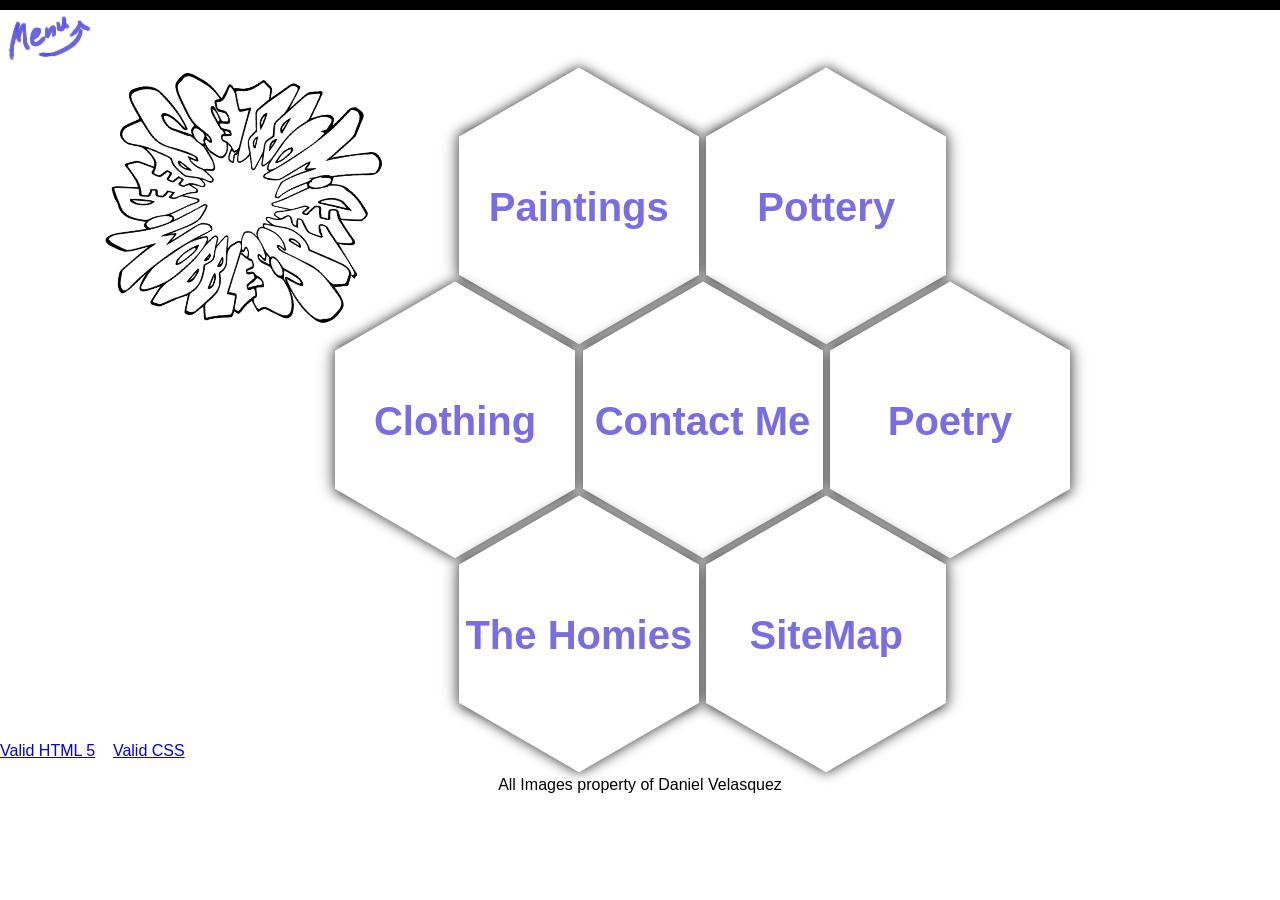
==== commit 1bfc4d3d: "link add" ====
--- a/index.html
+++ b/index.html
@@ -21,6 +21,7 @@
 				<li><a href="poems.html">Poetry</a></li>
 				<li><a href="sitemap.html">SiteMap</a></li>
 				<li><a href="contact.html">Contact</a></li>
+								<li><a href="test.php">TEST</a></li>
 			</ul>
 		</div>
 	</nav>
--- a/paint.css
+++ b/paint.css
@@ -582,8 +582,9 @@
   }
 
 .logomain {
-  position:absolute;
-  left:100px;
+    opacity:0;
+    position:absolute;
+    left:7%;
     height:300px;
     width:300px;
         transform-origin:50% 50%;
@@ -633,6 +634,9 @@
 
 @media(min-width:1100px){
 
+.logomain {
+  opacity:1;
+}
   #topnav{
     font-size: 35px;
   }
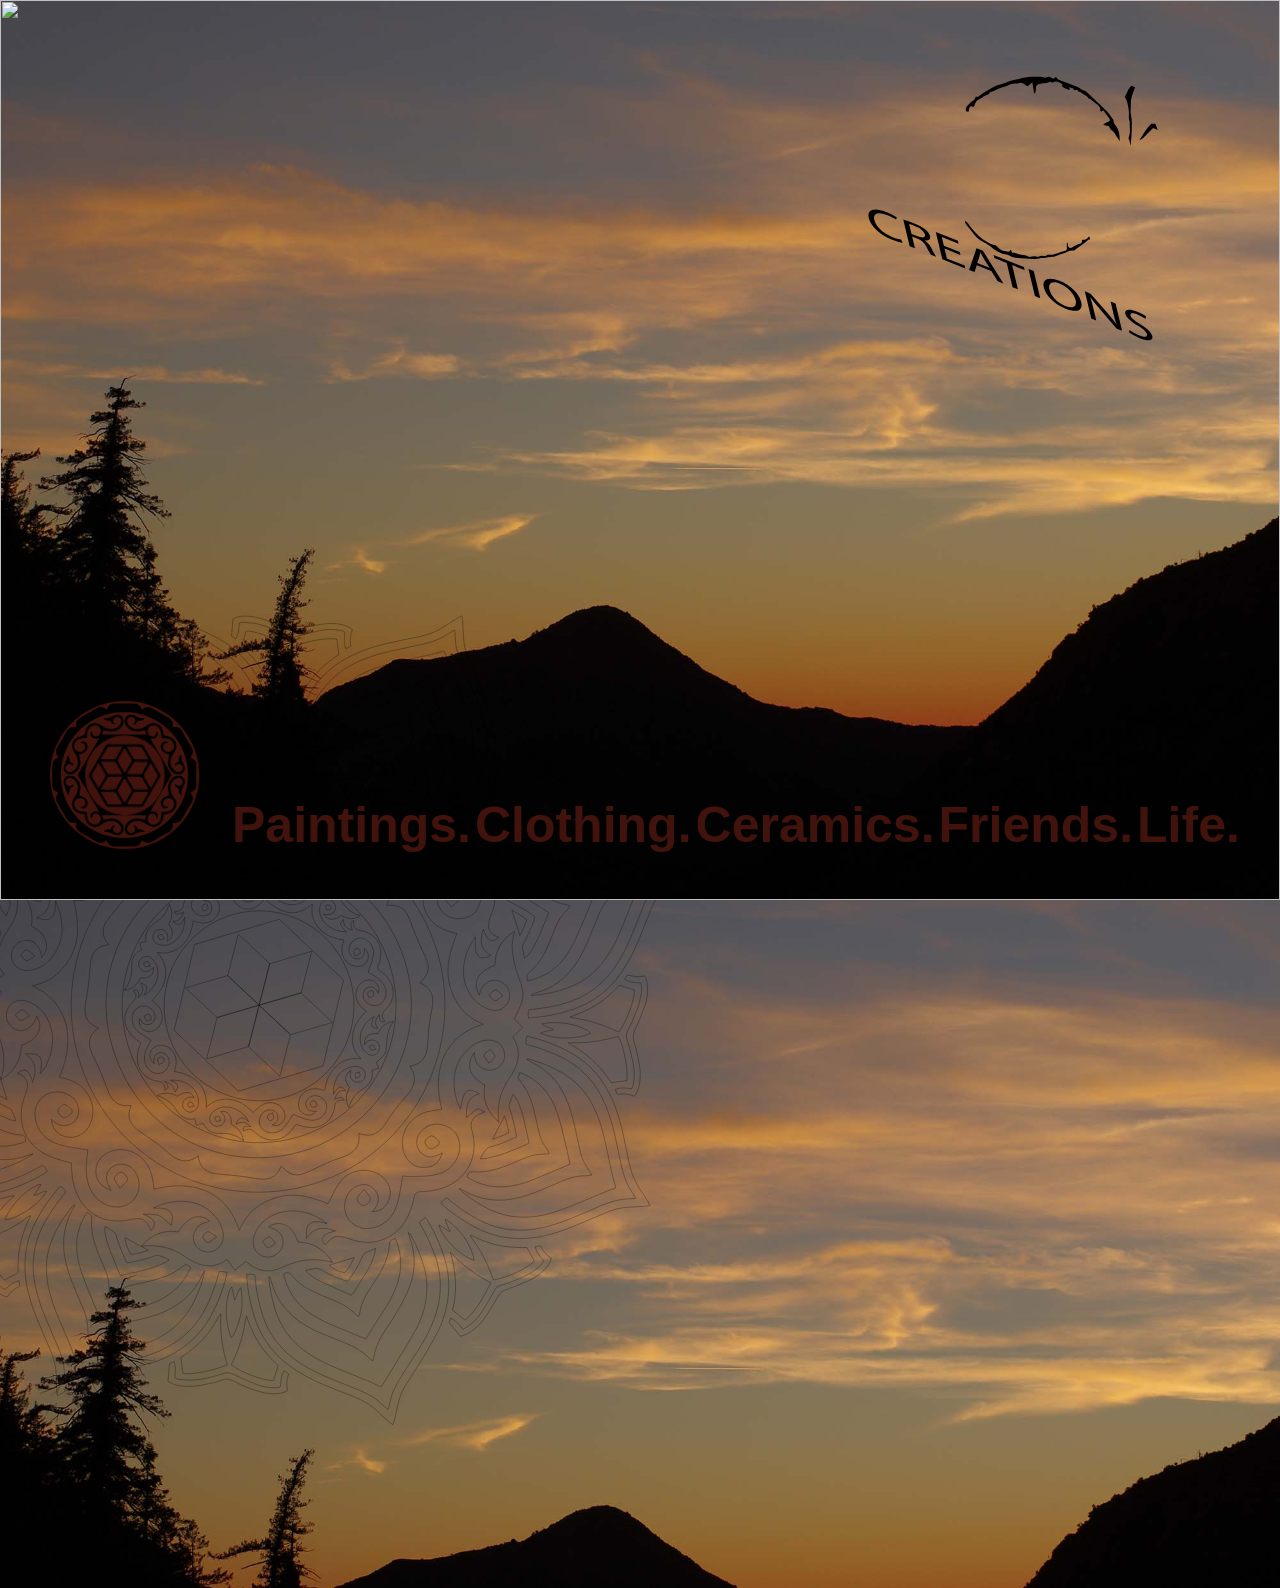
==== commit 367260f1: "splash added" ====
--- a/index.html
+++ b/index.html
@@ -2,256 +2,875 @@
 <html lang="en">
 <head>
 	<meta charset="UTF-8">
-	<link rel="stylesheet" href="paint.css">
-	<link rel="stylesheet" href="normalize.css">
-	<script src="http://code.jquery.com/jquery-1.9.1.js"></script>
-	<title>Nebuchadnezzar art</title>
+	<link rel="stylesheet" href="css/main.css">
+	<link rel="stylesheet" href="css/animations.css">
+	<link rel="shortcut icon" type="image/png" href="imgs/nebskifavicon.png"/>
+<!--  	<meta http-equiv="refresh" content="5; URL=file://localhost/Users/Mvelasquez/Desktop/dan's%20new%20site/index.html">-->
+	<title>Dan's portfolio</title>
+
+
 </head>
 <body>
-	<a href="#topnav" id="menuin"><img src="imgslo/icons/menuin2.png" alt="Click For Menu"></a>
-<div class="maintopnav">
-	<nav id="topnav" >
-
-		<div class="navList">		
-			<ul>
-				<li><a href="paint.html">Painting</a></li>
-				<li><a href="pottery.html">Pottery</a></li>
-				<li><a href="clothing.html">Clothing</a></li>
-				<li><a href="homies.html">The Homies</a></li>
-				<li><a href="poems.html">Poetry</a></li>
-				<li><a href="sitemap.html">SiteMap</a></li>
-				<li><a href="contact.html">Contact</a></li>
-								<li><a href="test.php">TEST</a></li>
-			</ul>
+	<div class="main">
+		<div class="svgs">
+			<svg class="svg1 svg" version="1.1" id="Layer_1" xmlns="http://www.w3.org/2000/svg" xmlns:xlink="http://www.w3.org/1999/xlink" 
+				preserveAspectRatio="xMidYMid" x="0px" y="0px" width="612px" height="792px" viewBox="0 0 612 792" enable-background="new 0 0 612 792" xml:space="preserve"> 
+				<g class="g1" >
+					<animateTransform attributeType="xml"
+                    attributeName="transform"
+                    type="rotate"
+                    from="0 317 368"
+                    to="360 317 368"
+                    dur="85s"
+                    repeatCount="indefinite"/>
+
+					<path fill-rule="evenodd" clip-rule="evenodd" fill="none" stroke="#000000" stroke-width="0.2" stroke-miterlimit="10" d="
+						M377.654,215.624c-9.062,6.25-25.787,7.45-36.32,1.74c-7.192-3.899-12.434-9.49-14.064-17.802
+						c-1.285-6.539,2.723-12.389,9.061-13.457c6.092-1.031,11.686,3.155,12.619,9.437c0.92,6.246-3.119,10.74-11.455,12.738
+						c6.999,5.769,17.93,2.553,22.713-9.764c12.596,0.045,21.127-4.111,24.632-12.462c-12.488,3.391-23.277-0.365-33.923-6.153
+						c-9.831-5.343-19.759-5.512-27.771,1.745c-2.44-2.464-4.7-6.515-6.867-6.461c-2.337,0.053-4.585,3.938-7.139,6.409
+						c-4.719-4.473-11.607-6.646-19.13-4.669c-5.086,1.34-9.739,4.242-14.763,5.908c-5.498,1.828-11.134,3.451-16.837,4.368
+						c-3.494,0.56-7.229-0.367-11.816-0.689c7.117,9.113,15.458,13.055,25.968,11.884c4.631,11.833,13.25,15.646,21.207,10.583
+						c-2.783-2.123-6.532-3.947-8.744-6.918c-3.091-4.144-2.035-8.884,1.361-12.731c3.194-3.617,8.947-4.339,13.229-1.988
+						c4.607,2.533,6.752,7.777,5.29,13.279c-5.453,20.531-32.7,26.452-51.264,13.845c4.87-0.569,10.759,1.795,13.227-4.192
+						c0.958-2.323,0.156-5.371,0.156-8.093c-0.514,0.019-1.026,0.033-1.537,0.055c-2.94,7.2-8.4,9.311-18.235,7.04
+						c8.565-4.402,9.379-6.232,5.145-11.591c-3.182,7.834-6.449,9.339-15.239,7.035c-2.062-0.539-4.124-1.098-6.217-1.485
+						c-10.507-1.94-19.761,0.755-27.658,7.871c-7.708,6.949-10.946,16.191-11.95,26.104c-0.451,4.413-2.092,5.376-6.071,6.036
+						c-5.541,0.911-11.227,2.281-16.258,4.691c-15.148,7.263-21.043,22.658-16.346,40.217c0.85,3.164,1.572,7,0.518,9.848
+						c-0.981,2.635-4.415,4.367-7.382,7.051c1.976,0.342,4.804,1.721,5.968,0.855c2.551-1.893,4.261-4.922,5.973-7.062
+						c2.204,9.73,0.192,15.164-7.452,19.215c2.959,0.525,6.508,1.564,8.806,0.312c5.382-2.928,3.693-8.646,3.772-13.633
+						c5.342,10.365,8.848,21.008,4.97,32.619c-3.345,10.033-9.44,17.555-20.528,19.49c-6.313,1.105-12.091-3.072-12.953-9.023
+						c-0.901-6.223,3.212-11.762,9.438-12.691c6.131-0.916,10.962,3.541,12.523,11.57c6.164-8.09,2.296-17.564-9.334-22.338
+						c0.605-10.488-2.92-19.197-12.126-25.844c1.215,17.66,1.064,19.596-4.505,29.941c-6.166,11.451-9.333,22.746-0.365,32.797
+						c-2.602,2.178-4.852,4.062-7.101,5.951c2.217,2.58,4.433,5.16,6.84,7.963c-7.243,8.207-6.854,18.248-1.356,27.896
+						c6.081,10.67,8.881,21.576,5.857,34.773c9.699-7.098,13.417-15.707,12.747-26.322c11.633-4.795,15.55-14.168,9.377-22.175
+						c-2.048,10.093-10.529,14.595-17.647,9.376c-4.149-3.042-5.662-8.738-3.554-13.365c2.385-5.246,7.733-7.678,13.871-6.055
+						c10.809,2.863,16.349,10.877,19.439,20.853c2.811,9.074-0.588,25.16-6.047,30.756c0.928-8.031,0.278-12.029-3.368-13.396
+						c-2.512-0.941-5.659-0.178-8.523-0.178c7.471,4.654,9.531,10.365,6.985,20.4c-3.232-8.941-6.627-10.617-11.491-5.68
+						c7.775,2.451,9.387,6.295,6.687,15.949c-5.653,20.229,3.759,37.275,23.939,43.02c4.553,1.297,9.288,1.959,14.061,2.938
+						c0.161,1.549,0.286,2.955,0.456,4.354c3.43,28.227,24.172,40.236,46.734,32.656c7.342-2.469,10.676-0.496,14.762,6.863
+						c3.954-5.48,1.969-8.715-6.75-11.285c3.807-0.297,7.877-1.131,11.361-0.059c3.371,1.033,6.137,4.029,9.682,6.52
+						c0-2.225,0.965-5.52-0.187-7.697c-3.063-5.789-8.878-4.062-14.09-3.834c8.683-5.195,18.085-7.783,27.998-6.518
+						c12.197,1.564,22.359,10.785,24.449,20.971c1.306,6.363-2.65,12.711-8.646,13.869c-6.199,1.191-12.653-3.215-12.887-9.605
+						c-0.105-2.885,1.238-6.416,3.132-8.6c1.826-2.104,5.212-2.855,7.815-4.146c-8.251-5.52-15.743-2.354-22.264,9.715
+						c-10.547-0.678-18.915,3.26-25.833,12.572c11.944-1.988,22.167-1.113,31.965,4.738c10.599,6.332,21.614,8.176,30.927-0.25
+						c2.351,2.561,4.448,4.846,6.546,7.133c2.382-2.254,4.764-4.506,7.379-6.977c9.672,6.742,16.75,7.775,28.639,1.105
+						c10.59-5.945,21.349-8.197,34.264-5.701c-7.167-9.469-15.754-13.291-26.312-12.662c-4.994-11.707-14.535-15.576-22.241-9.195
+						c0.31,0.125,0.613,0.32,0.938,0.371c7.017,1.078,11.409,6.211,10.435,12.203c-1.03,6.328-7.25,10.631-13.326,9.225
+						c-6.295-1.455-9.742-7.643-7.987-14.57c4.979-19.668,31.948-27.311,52.12-13.166c-5.271-0.969-10.771-2.281-13.805,2.887
+						c-1.34,2.281-0.227,6.006-0.227,9.074c4.083-7.734,10.183-9.996,20.534-7.197c-8.929,2.785-10.789,6.262-6.743,10.617
+						c2.346-2.271,4.334-5.562,7.111-6.494c2.893-0.977,6.654-0.096,9.846,0.719c7.439,1.885,14.814,2.424,22.048-0.354
+						c14.979-5.752,20.766-18.098,22.53-32.867c0.447-3.732,1.468-4.994,5.316-5.422c29.385-3.271,40.967-26.125,32.717-47.5
+						c-2.653-6.865-0.007-10.615,8.285-14.26c-2.51-0.783-4.984-2.326-5.865-1.684c-2.768,2.01-4.936,4.846-7.141,7.148
+						c-0.707-6.959-1.647-14.59,7.768-18.346c-9.002-4.455-11.779-1.592-12.606,12.373c-9.163-14.439-9.091-33.102,2.437-44.728
+						c4.27-4.309,9.277-7.328,15.562-7.082c4.373,0.168,7.895,2.182,9.643,6.428c1.674,4.076,1.398,7.977-1.564,11.484
+						c-3.137,3.703-7.191,4.585-11.609,3.365c-5.291-1.461-7.259-5.83-8.027-11.335c-5.645,9.873-2.281,17.394,9.605,22.904
+						c-0.924,10.602,3.043,18.906,12.594,26.145c-2.811-12.424-0.889-22.84,4.898-32.803c6.068-10.437,7.395-21.083-0.4-29.964
+						c2.492-2.678,4.676-5.027,6.857-7.379c-2.33-2.117-4.658-4.229-6.578-5.969c1.381-3.963,3.656-8.588,4.541-13.469
+						c1.316-7.205-2.57-13.334-5.299-19.732c-2.338-5.463-4.08-11.297-5.146-17.141c-0.717-3.928,0.205-8.162,0.424-12.979
+						c-8.893,6.977-12.85,15.334-11.926,25.828c-11.886,5.307-15.452,13.609-9.525,22.6c0.324-1.51,0.476-2.846,0.896-4.088
+						c1.84-5.379,7.502-8.729,12.588-7.518c5.969,1.422,9.457,6.779,8.426,12.938c-0.898,5.314-6.051,9.617-11.613,8.723
+						c-3.734-0.6-7.698-1.961-10.769-4.107c-15.166-10.584-15.966-32.35-5.931-47.766c0.472,14.113,3.866,17.441,12.561,12.322
+						c-7.543-3.16-9.697-8.713-7.274-18.74c3.791,8.664,6.774,9.947,11.706,5.043c-6.854-1.623-9.225-5.252-7.888-12.27
+						c0.361-1.91,1.103-3.742,1.564-5.643c3.188-13.073,0.127-24.345-10.049-33.327c-6.641-5.862-14.725-8.451-23.395-9.375
+						c-3.202-0.337-5.455-0.849-5.79-5.131c-1.953-25.07-21.664-41.475-46.699-33.075c-7.84,2.629-11.662,0.284-14.494-8.398
+						c-0.944,2.602-2.547,4.895-1.968,5.815c1.799,2.858,4.425,5.198,6.44,7.424c-10.086,1.47-14.414-0.301-18.182-7.657
+						c-0.564,2.91-1.736,7.392-0.33,8.453C369.277,213.097,373.926,214.13,377.654,215.624z M487.312,395.721
+						c1.938-2.66,4.08-4.346,3.846-5.576c-0.33-1.725-2.436-3.104-3.787-4.625c-1.443,1.5-3.645,2.812-4.08,4.564
+						C483.012,391.239,485.277,393.014,487.312,395.721z M300.492,538.588c-3.146-1.699-4.986-3.494-6.652-3.344
+						c-1.289,0.111-3.371,2.744-3.253,4.102c0.121,1.416,2.538,3.795,3.777,3.684C296.071,542.889,297.618,540.812,300.492,538.588z
+						 M300.28,196.543c-2.769-1.761-4.459-3.682-5.95-3.537c-1.444,0.138-3.997,2.792-3.744,3.643c0.526,1.731,2.457,3.876,4.101,4.152
+						C295.954,201.015,297.663,198.651,300.28,196.543z M151.249,389.649c-2.966-2-4.797-4.156-6.049-3.859
+						c-1.683,0.398-2.916,2.689-4.344,4.166c1.371,1.303,2.734,3.631,4.121,3.648C146.617,393.622,148.28,391.645,151.249,389.649z
+						 M344.028,196.807c-2.739-1.916-4.349-3.921-5.769-3.789c-1.559,0.136-2.937,2.245-4.395,3.496c1.434,1.532,2.65,3.839,4.377,4.314
+						C339.383,201.146,341.25,198.84,344.028,196.807z M493.277,345.754c-2.836-1.875-4.693-4.008-5.871-3.678
+						c-1.717,0.479-2.939,2.723-4.379,4.213c1.58,1.279,3.059,3.326,4.793,3.576C489.07,350.045,490.666,347.831,493.277,345.754z
+						 M343.877,539.318c-2.443-2.014-4.025-4.281-5.273-4.107c-1.671,0.227-3.084,2.346-4.607,3.648
+						c1.396,1.492,2.578,3.779,4.256,4.225C339.418,543.393,341.25,541.176,343.877,539.318z M151.267,345.768
+						c-3.125-1.871-4.917-3.799-6.55-3.672c-1.378,0.111-2.569,2.6-3.844,4.033c1.526,1.324,2.926,3.441,4.621,3.711
+						C146.771,350.045,148.428,347.885,151.267,345.768z"/>
+					<path fill-rule="evenodd" clip-rule="evenodd" fill="none" stroke="#000000" stroke-width="0.2"  stroke-miterlimit="10" d="
+						M200.512,252.807c1.118-7.912,1.473-16.143,3.573-23.896c2.84-10.486,11.954-16.451,22.011-15.843
+						c6.672,0.401,11.466,3.625,13.847,9.945c2.501,6.634,1.18,12.692-3.667,17.756c-4.371,4.566-11.604,4.809-15.938,0.899
+						c-4.684-4.222-4.644-9.547,0.124-16.2c-5.17,0.258-9.402,3.651-11.016,8.832c-1.88,6.032,0.105,12.445,5.043,16.296
+						c10.382,8.09,26.11,4.571,32.914-7.817c2.417-4.39,3.465-9.537,5.139-14.356c34.762,8.386,52.667,1.478,63.812-25.401
+						c4.157,13.798,13.175,22.31,25.888,27.015c12.736,4.719,25.207,2.111,38.24-2.104c0.337,2.08,0.613,3.904,0.934,5.719
+						c2.681,15.212,16.975,24.591,30.624,20.106c7.269-2.392,12.171-8.877,11.683-15.443c-0.538-7.157-4.49-11.637-12.182-13.24
+						c0.6,0.815,0.943,1.275,1.268,1.737c3.842,5.417,3.561,10.958-0.754,14.897c-4.111,3.756-11.059,3.462-15.584-0.662
+						c-5.41-4.928-6.743-13.496-3.135-20.095c3.556-6.498,11.547-9.637,19.428-7.386c7.768,2.21,13.357,7.381,15.441,14.95
+						c2.172,7.881,2.847,16.172,4.129,23.986c6.265,0.726,13.783,0.767,20.852,2.581c13.681,3.51,20.894,15.777,16.965,27.398
+						c-2.191,6.473-7.078,9.635-13.649,10.186c-6.562,0.547-11.917-1.852-15.314-7.654c-2.622-4.48-1.562-10.456,2.13-13.677
+						c4.432-3.873,9.238-3.548,15.982,1.481c-0.807-5.647-3.584-9.09-8.188-11.087c-5.803-2.51-11.18-1.578-15.824,2.689
+						c-8.02,7.368-7.988,21.323-0.031,29.927c4.963,5.371,9.973,7.613,20.858,9.207c-3.797,12.488-6.795,25.098-2.119,37.965
+						c4.697,12.896,13.116,22.129,26.827,26.107c-27.258,10.533-34.932,35.798-24.945,64.349c-3.436,0.852-6.957,1.428-10.259,2.611
+						c-14.359,5.166-20.621,21.062-13.264,33.33c3.467,5.785,9.222,8.359,15.941,7.143c5.762-1.047,9.614-5.184,10.696-11.475
+						c-6.889,4.826-12.116,4.908-16.506,0.252c-3.525-3.734-3.719-10.275-0.162-14.758c3.715-4.684,8.814-6.688,14.662-5.906
+						c5.976,0.801,10.734,3.705,13.036,9.66c3.901,10.102-1.413,22.051-12.791,26.398c-5.827,2.225-12.413,2.518-18.691,3.457
+						c-2.401,0.354-4.903,0.055-6.851,0.055c-0.799,7.502-0.875,14.818-2.492,21.777c-2.201,9.48-8.249,16.047-18.136,18.266
+						c-8.005,1.797-16.376-2.904-18.836-10.41c-2.546-7.777,0.769-16.641,7.382-19.727c4.906-2.291,9.707-1.414,13.143,2.391
+						c3.418,3.801,3.67,8.451,0.68,13.271c-0.463,0.75-1.068,1.416-1.648,2.17c4.997-0.359,8.805-3.039,10.687-7.662
+						c2.185-5.377,1.634-10.465-2.103-15.016c-8.018-9.77-25.018-9.057-33.061,2.084c-3.594,4.967-5.283,11.318-8.061,17.547
+						c-11.44-3.359-24.001-6.498-36.92-1.607c-12.609,4.773-21.662,13.049-25.836,26.504c-10.133-25.68-34.263-35.178-64.312-24.633
+						c-0.795-3.254-1.336-6.578-2.415-9.717c-4.596-13.367-17.922-20.17-30.084-15.504c-7.035,2.703-11.105,8.252-10.889,14.852
+						c0.233,7.057,3.81,11.273,12.266,13.988c-0.382-0.678-0.532-1.023-0.75-1.32c-4.899-6.539-4.416-12.793,1.299-16.703
+						c5.431-3.715,13.107-1.621,17.009,4.639c3.807,6.104,3.128,14.633-1.582,19.877c-4.946,5.502-13.725,6.855-21.152,3.123
+						c-9.229-4.631-12.856-13.008-14.09-22.52c-0.652-5.025-0.113-10.201-0.113-15.135c-7.158-0.617-13.969-0.572-20.494-1.916
+						c-9.873-2.031-17.184-7.648-19.652-18.037c-3.013-12.693,8.287-23.293,20.693-19.502c5.794,1.777,9.644,5.469,10.367,11.59
+						c0.517,4.361-1.172,8-5.177,10.32c-5.305,3.066-9.796,1.195-14.086-2.441c1.39,7.869,6.573,12.127,14.36,11.957
+						c7.591-0.16,13.902-6.293,15.095-14.67c1.84-12.914-6.732-24.564-20.016-27.201c-2.074-0.406-4.148-0.807-6.246-1.215
+						c11.375-32.768-1.716-56.382-25.169-64.41c13.668-4.104,22.229-13.074,26.937-25.926c4.743-12.939,1.892-25.547-2.119-38.506
+						c8.992-0.357,16.487-3.396,22.097-10.332c6.465-7.992,6.427-20.156-0.211-27.536c-3.901-4.328-8.655-6.006-14.427-4.464
+						c-5.878,1.569-9.301,5.316-10.387,10.276c3.673-0.782,7.79-2.905,11.083-2.006c3.106,0.85,6.271,4.44,7.744,7.608
+						c2.056,4.416-0.291,8.666-3.784,11.869c-4.926,4.518-13.594,5.248-19.48,1.803c-5.908-3.455-8.915-10.885-7.303-18.051
+						c2.225-9.889,11.124-17.339,22.849-18.708C189.789,253.143,195.296,253.101,200.512,252.807z M315.961,231.731
+						c-75.534,0.25-136.105,61.359-135.764,136.98c0.339,74.865,61.116,135.445,135.703,135.267
+						c76.168-0.178,136.553-60.773,136.35-136.822C452.05,292.407,390.742,231.488,315.961,231.731z M451.447,273.4
+						c-0.759-0.003-1.517-0.013-2.278-0.017c-1.265,1.957-3.722,4.065-3.491,5.824c0.256,1.929,2.981,3.533,4.632,5.277
+						c1.65-1.74,4.387-3.335,4.635-5.258C455.172,277.464,452.719,275.356,451.447,273.4z M405.205,241.149
+						c2.277-3.565,4.775-5.765,4.482-7.478c-0.32-1.83-3.328-4.466-5.078-4.394c-1.699,0.065-4.463,3.021-4.588,4.85
+						C399.904,235.881,402.59,237.818,405.205,241.149z M404.484,494.746c-2.254,3.531-4.783,5.748-4.5,7.521
+						c0.289,1.832,3.363,4.512,5.131,4.443c1.706-0.062,4.514-3.102,4.594-4.93C409.791,499.963,407.072,498.025,404.484,494.746z
+						 M227.431,509.338c2.446-3.373,5.074-5.42,4.879-7.152c-0.211-1.889-2.999-4.812-4.723-4.854c-1.71-0.035-4.662,2.793-4.903,4.65
+						C222.456,503.734,225.041,505.857,227.431,509.338z M182.917,273.358c-0.754,0.037-1.51,0.062-2.267,0.096
+						c-1.171,2.018-3.506,4.238-3.202,6.001c0.329,1.892,3.14,3.349,4.868,4.999c1.593-1.801,4.306-3.518,4.455-5.43
+						C186.909,277.249,184.311,275.257,182.917,273.358z M227.354,226.508c-2.409,3.587-4.984,5.757-4.7,7.437
+						c0.316,1.863,3.239,4.497,5.054,4.52c1.621,0.024,4.425-2.95,4.596-4.793C232.464,231.927,229.87,229.934,227.354,226.508z
+						 M187.889,457.561c-0.032-0.764-0.062-1.525-0.093-2.285c-1.973-1.232-4.13-3.639-5.87-3.369c-1.801,0.275-4.53,3.24-4.419,4.869
+						c0.118,1.744,2.957,4.447,4.799,4.617C184.035,461.551,186.017,458.947,187.889,457.561z M456.058,457.684
+						c0-0.756,0.003-1.508,0.003-2.266c-1.923-1.277-4.004-3.744-5.724-3.516c-1.833,0.24-4.676,3.084-4.62,4.695
+						c0.064,1.764,2.812,4.574,4.648,4.801C452.084,461.605,454.145,459.031,456.058,457.684z"/>
+					<path fill-rule="evenodd" clip-rule="evenodd" fill="none" stroke="#000000" stroke-width="0.2" stroke-miterlimit="10" d="
+						M211.785,635.225c7.584-2.418,15.178-4.801,22.778-7.158c7.869-2.451,15.641-5.113,23.045-8.795
+						c15.362-7.643,26.115-19.316,31.66-35.68c2.162-6.377,4.144-12.783,4.593-19.65c-0.341,0.641-0.786,1.236-1.011,1.91
+						c-5.2,15.418-15.764,25.795-30.361,32.432c-7.029,3.189-14.396,5.398-21.756,7.625c-2.455,0.744-4.905,1.488-7.364,2.223
+						c-5.883,1.744-11.374,4.236-16.105,8.246c-0.994,0.838-2.162,1.48-3.627,2.467c-0.332-2.049-0.693-3.615-0.831-5.203
+						c-0.402-4.639-1.641-9.035-3.739-13.172c-2.502-4.932-5.113-9.816-7.712-14.703c-3.939-7.408-7.594-14.924-9.73-23.092
+						c-3.151-12.051-2.444-23.801,2.72-35.213c0.443-0.986,0.819-1.99,1.206-2.996c0.04-0.094-0.064-0.242-0.159-0.551
+						c-0.305,0.176-0.678,0.262-0.837,0.49c-6.43,9.283-11.645,19.15-14.348,30.191c-2.475,10.104-1.655,20.107,1.201,30.008
+						c2.178,7.561,5.363,14.711,8.999,21.656c3.13,5.98,6.433,11.877,9.524,17.885c2.156,4.188,4.086,8.488,6.323,13.172
+						C208.287,636.539,210.007,635.789,211.785,635.225z"/>
+					<path fill-rule="evenodd" clip-rule="evenodd" fill="none" stroke="#000000" stroke-width="0.2" stroke-miterlimit="10" d="
+						M418.155,616.582c-5.11-4.43-11.106-7.088-17.509-9.021c-6.848-2.059-13.688-4.17-20.473-6.434
+						c-5.391-1.791-10.525-4.201-15.391-7.17c-10.035-6.123-17.274-14.574-21.479-25.584c-0.479-1.264-1-2.512-1.537-3.746
+						c-0.094-0.209-0.376-0.34-0.813-0.727c0.072,0.99,0.042,1.754,0.187,2.496c1.364,6.902,3.359,13.613,5.906,20.182
+						c5.141,13.268,13.977,23.262,26.3,30.273c8.032,4.574,16.651,7.689,25.438,10.396c6.965,2.146,13.949,4.223,20.893,6.443
+						c3.067,0.982,6.049,2.242,9.178,3.424c0.371-0.482,0.765-0.855,0.995-1.316c3.522-6.988,7.058-13.977,10.524-20.994
+						c3.528-7.139,7.268-14.199,10.399-21.51c3.984-9.275,6.003-19.029,5.49-29.225c-0.283-5.586-1.386-10.977-3.298-16.211
+						c-2.984-8.162-7.037-15.781-11.924-22.957c-0.413-0.605-0.961-1.119-1.933-1.396c0.458,1.068,0.886,2.154,1.382,3.197
+						c5.988,12.736,6.547,25.844,2.14,39.064c-1.957,5.863-4.628,11.518-7.257,17.137c-2.061,4.396-4.504,8.621-6.868,12.871
+						c-3.519,6.324-5.999,12.975-6.571,20.258c-0.062,0.762-0.301,1.502-0.552,2.73C420.067,617.887,419.023,617.332,418.155,616.582z"
+						/>
+					<path fill-rule="evenodd" clip-rule="evenodd" fill="none" stroke="#000000" stroke-width="0.2" stroke-miterlimit="10" d="
+						M440.646,660.85c0.639-4.27,1.271-8.545,1.83-12.826c0.651-5.02,2.205-9.744,4.521-14.213c2.854-5.514,5.913-10.932,8.667-16.494
+						c3.649-7.379,7.367-14.742,10.537-22.33c3.825-9.166,5.807-18.822,5.917-28.805c0.097-8.457-1.371-16.67-4.369-24.582
+						c-3.697-9.787-8.656-18.898-14.763-27.381c-0.62-0.861-1.361-1.635-2.257-2.697c-1.434,1.264-2.713,2.396-4.163,3.672
+						c0.686,1.09,1.206,1.994,1.802,2.844c4.294,6.086,7.896,12.553,11.104,19.285c7.57,15.889,8.35,32.195,3.373,48.928
+						c-2.281,7.672-5.51,14.943-9.197,22.025c-2.809,5.385-5.765,10.695-8.59,16.08c-1.631,3.109-3.168,6.268-4.68,9.428
+						c-2.105,4.43-3.395,9.096-3.919,13.977c-0.172,1.592-0.526,3.162-0.886,5.23c-1.426-0.973-2.58-1.621-3.573-2.467
+						c-5.444-4.633-11.747-7.623-18.519-9.723c-7.732-2.391-15.49-4.715-23.213-7.139c-7.102-2.223-14.004-4.934-20.606-8.377
+						c-15.786-8.225-26.91-20.516-32.837-37.422c-2.465-7.025-4.521-14.141-5.717-21.496c-0.145-0.922-0.432-1.812-0.658-2.75
+						c-1.992-0.734-3.729-0.201-5.848,0.318c0.613,3.451,1.074,6.633,1.768,9.766c1.543,6.998,3.711,13.818,6.44,20.445
+						c5.627,13.672,14.711,24.424,27.127,32.418c8.818,5.672,18.408,9.629,28.343,12.789c7.199,2.291,14.453,4.412,21.693,6.59
+						c7.185,2.168,13.836,5.314,19.583,10.252c2.457,2.113,5.135,3.967,7.733,5.906c0.727,0.541,1.54,0.971,2.602,1.633
+						C440.195,662.59,440.516,661.734,440.646,660.85z"/>
+					<path fill-rule="evenodd" clip-rule="evenodd" fill="none" stroke="#000000" stroke-width="0.2" stroke-miterlimit="10" d="
+						M426.226,533.74c0.151,7.014-1.812,13.621-4.731,19.926c-1.981,4.287-4.094,8.523-6.396,12.645
+						c-3.274,5.848-5.679,11.926-6.11,18.684c-0.045,0.66-0.217,1.314-0.393,2.348c-0.955-0.482-1.857-0.721-2.475-1.279
+						c-5.348-4.863-11.812-7.367-18.625-9.369c-5.424-1.596-10.77-3.516-16.023-5.607c-5.311-2.113-10.115-5.207-14.043-9.387
+						c-1.837-1.965-3.535-2.158-5.969-0.67c0.207,0.754,0.379,1.625,0.676,2.457c3.85,10.74,10.779,18.891,20.686,24.531
+						c5.542,3.15,11.459,5.422,17.5,7.381c7.822,2.537,15.662,5.021,23.501,7.52c0.362,0.109,0.778,0.061,1.368,0.094
+						c1.354-2.746,2.674-5.529,4.098-8.271c2.99-5.746,6.123-11.418,9.042-17.201c3.48-6.908,6.134-14.121,7.13-21.844
+						c1.227-9.539-0.693-18.471-5.283-27.154C427.26,529.455,426.167,530.963,426.226,533.74z"/>
+					<path fill-rule="evenodd" clip-rule="evenodd" fill="none" stroke="#000000" stroke-width="0.2" stroke-miterlimit="10" d="
+						M247.19,594.766c6.7-2.164,13.103-5.008,18.92-9.047c8.505-5.906,14.25-13.822,17.359-23.656c-2.883-2.004-3.858-2.061-5.959-0.018
+						c-5.532,5.389-12.17,8.906-19.36,11.447c-4.319,1.527-8.709,2.877-13.102,4.174c-5.494,1.619-10.657,3.818-15.037,7.633
+						c-0.888,0.773-1.938,1.373-3.073,2.164c-0.975-1.494-1.047-2.973-1.138-4.396c-0.312-4.795-1.729-9.252-3.975-13.482
+						c-2.403-4.525-4.814-9.062-7.077-13.658c-2.811-5.725-4.937-11.691-5.657-18.072c-0.238-2.139-0.311-4.295-0.493-6.869
+						c-0.945-0.654-2.109-1.457-3.444-2.381c-0.656,1.139-1.185,1.906-1.569,2.74c-5.009,10.793-5.57,21.922-1.887,33.135
+						c1.759,5.359,4.106,10.555,6.56,15.646c3.634,7.533,7.595,14.9,11.431,22.336c0.115,0.221,0.386,0.359,0.762,0.697
+						C229.446,600.344,238.34,597.629,247.19,594.766z"/>
+					<path fill-rule="evenodd" clip-rule="evenodd" fill="none" stroke="#000000" stroke-width="0.2" stroke-miterlimit="10" d="
+						M327.143,594.137c-1.145,2.951-0.648,5.977-1.089,8.889c-0.479,3.193-0.909,6.408-1.581,9.564
+						c-0.645,3.023-1.482,6.016-2.393,8.967c-0.916,2.941-2.025,5.826-3.035,8.695c6.247,4.621,24.26,9.699,31.604,8.887
+						c0.761-3.576,1.533-7.213,2.388-11.244C341.306,619.244,332.705,607.912,327.143,594.137z"/>
+					<path fill-rule="evenodd" clip-rule="evenodd" fill="none" stroke="#000000" stroke-width="0.2" stroke-miterlimit="10" d="
+						M526.277,526.945c-7.119,0.75-14.252,1.057-21.361,0.139c-6.924-0.902-13.578-2.953-20.049-5.668
+						c-0.129,0.242-0.26,0.475-0.383,0.713c2.494,3.084,5.131,6.064,7.447,9.275c2.355,3.275,4.541,6.693,6.537,10.201
+						c1.988,3.496,3.648,7.182,5.434,10.75c7.377-0.945,24.119-10.322,28.547-16.037C530.316,533.078,528.33,530.059,526.277,526.945z"
+						/>
+					<path fill-rule="evenodd" clip-rule="evenodd" fill="none" stroke="#000000" stroke-width="0.2" stroke-miterlimit="10" d="
+						M308.383,594.035c-0.842,1.195-1.297,1.633-1.516,2.168c-5.16,12.523-13.138,22.879-23.893,31.102
+						c-0.322,0.248-0.641,0.494-0.964,0.744c0.766,3.703,1.498,7.242,2.271,10.969c1.493,0.844,3.285,0.502,4.965,0.27
+						c9.306-1.264,17.935-4.648,26.96-8.58C311.366,618.914,308.67,607.166,308.383,594.035z"/>
+					<path fill-rule="evenodd" clip-rule="evenodd" fill="none" stroke="#000000" stroke-width="0.2" stroke-miterlimit="10" d="
+						M502.234,554.793c-11.727-4.914-22.062-11.242-31.238-19.672c5.355,13.594,7.423,27.408,5.187,41.914
+						c3.139,2.098,6.229,4.156,9.646,6.432C493.877,575.498,497.754,565.203,502.234,554.793z"/>
+					<path fill-rule="evenodd" clip-rule="evenodd" fill="none" stroke="#000000" stroke-width="0.2" stroke-miterlimit="10" d="
+						M361.234,633.369c-1.072-0.662-2.141-1.332-3.388-2.107c-2.271,3.871-1.62,7.836-1.751,11.723
+						c-1.206,1.189-2.723,1.145-4.166,1.256c-4.617,0.352-9.218,0.039-13.636-1.322c-5.793-1.785-11.565-3.695-17.213-5.902
+						c-2.604-1.018-4.78-1.01-7.316,0.082c-6.698,2.895-13.553,5.463-20.795,6.57c-3.57,0.543-7.252,0.42-10.887,0.465
+						c-1.009,0.016-2.024-0.469-3.215-0.77c0.118-4.08,0.371-7.998-1.545-11.875c-1.22,0.701-2.232,1.281-3.204,1.83
+						c0,4.234,0,8.232,0,12.674c3.904,2.529,8.676,2.986,13.56,2.734c6.25-0.324,12.244-1.959,18.143-3.941
+						c2.177-0.73,4.47-1.289,6.437-2.404c3.669-2.082,6.952-1.594,10.674,0.055c5.668,2.512,11.631,4.332,17.761,5.467
+						c4.535,0.838,9.091,1.316,13.685,0.432c2.381-0.459,4.725-1.023,6.984-2.799C360.135,641.432,360.049,637.57,361.234,633.369z"/>
+					<path fill-rule="evenodd" clip-rule="evenodd" fill="none" stroke="#000000" stroke-width="0.2" stroke-miterlimit="10" d="
+						M409.385,540.818c-0.803,0.525-1.471,1.578-1.768,2.521c-1.992,6.355-5.266,12.092-8.381,17.912
+						c-0.244,0.457-0.613,0.852-1.047,1.445c-6.551-1.656-13.023-3.463-19.036-6.494c-2.374-1.203-4.463-1.549-6.896-0.543
+						c-1.451,0.604-3.012,0.943-4.966,1.537c0.81,0.906,1.206,1.611,1.81,1.975c2.767,1.658,5.441,3.627,8.422,4.744
+						c8.035,3.023,16.217,5.672,24.463,8.516c0.658-1.117,1.165-1.885,1.589-2.695c2.433-4.658,4.876-9.307,7.261-13.992
+						c2.268-4.455,4.128-9.08,5.1-14.01c0.259-1.293,0.345-2.613,0.631-4.863C413.586,538.48,411.395,539.512,409.385,540.818z"/>
+					<path fill-rule="evenodd" clip-rule="evenodd" fill="none" stroke="#000000" stroke-width="0.2" stroke-miterlimit="10" d="
+						M535.939,524.832c-1.365,0.357-2.484,0.65-3.891,1.02c1.207,4.326,4.494,6.789,7.307,9.693c-1.824,3.582-4.518,6.176-7.496,8.521
+						c-4.697,3.703-9.979,6.432-15.365,8.959c-2.318,1.086-4.652,2.178-7.057,3.047c-2.072,0.746-3.24,2.035-4.115,4.059
+						c-2.146,4.947-4.467,9.83-6.934,14.631c-2.164,4.219-4.82,8.156-8.305,11.426c-1.547,1.461-3.309,2.686-5.041,4.074
+						c-3.143-2.793-5.532-6.006-9.715-7.396c-0.387,1.379-0.689,2.48-0.879,3.184c3.039,3.215,5.785,6.123,8.809,9.322
+						c3.229-0.719,6.205-2.736,8.924-5.189c3.547-3.201,6.463-6.943,8.701-11.129c2.744-5.111,5.314-10.316,7.74-15.59
+						c0.91-1.979,2.105-3.182,4.084-4.107c5.621-2.631,11.182-5.391,16.631-8.342c3.928-2.141,7.398-4.992,10.352-8.385
+						c2.309-2.641,4.318-5.479,4.914-9.33C540.916,531.352,537.969,528.648,535.939,524.832z"/>
+					<path fill-rule="evenodd" clip-rule="evenodd" fill="none" stroke="#000000" stroke-width="0.2" stroke-miterlimit="10" d="
+						M220.296,545.783c1.112,3.18,2.339,6.342,3.823,9.359c2.791,5.682,5.801,11.254,8.812,17.051c0.979-0.213,1.883-0.342,2.75-0.613
+						c5.403-1.699,10.876-3.225,16.167-5.217c4.145-1.559,8.087-3.662,12.063-5.641c1.15-0.572,2.099-1.545,3.542-2.635
+						c-2.993-1.498-5.705-2.139-8.394-2.674c-0.898-0.178-2.031,0.523-2.98,0.965c-6.001,2.826-12.336,4.65-18.879,6.516
+						c-0.553-0.812-1.141-1.521-1.572-2.32c-2.934-5.473-5.948-10.9-7.958-16.814c-0.284-0.842-0.818-1.793-1.522-2.242
+						c-2.133-1.365-4.402-2.504-7.1-3.994C218.687,540.934,219.461,543.395,220.296,545.783z"/>
+					<path fill-rule="evenodd" clip-rule="evenodd" fill="none" stroke="#000000" stroke-width="0.2" stroke-miterlimit="10" d="
+						M317.439,583.184c-0.985-3.27-1.821-6.037-2.818-9.344c-0.602,0.895-1.072,1.324-1.208,1.836
+						c-3.079,11.732-1.407,23.014,3.31,33.988c0.094,0.221,0.383,0.352,0.878,0.775c2.567-4.055,3.595-8.566,4.511-13.082
+						c1.575-7.768,1.371-15.506-0.996-23.562C318.797,576.568,319.106,579.92,317.439,583.184z"/>
+					<path fill-rule="evenodd" clip-rule="evenodd" fill="none" stroke="#000000" stroke-width="0.2" stroke-miterlimit="10" d="
+						M465.124,511.391c0.807,3.277,2.974,5.586,4.349,8.621c-1.878,0-2.949-1.332-4.304-1.951c-1.285-0.58-2.522-1.266-4.122-2.07
+						c3.254,9.492,16.562,20.75,27.68,23.566C486.301,528.916,475.131,515.58,465.124,511.391z"/>
+					<path fill-rule="evenodd" clip-rule="evenodd" fill="none" stroke="#000000" stroke-width="0.2" stroke-miterlimit="10" d="
+						M383.815,552.098c2.054,1.924,6.289,3.516,11.72,4.465c2.161-2.477,4.322-6.602,5.948-11.66
+						C395.167,547.473,389.519,549.775,383.815,552.098z"/>
+					<path fill-rule="evenodd" clip-rule="evenodd" fill="none" stroke="#000000" stroke-width="0.2" stroke-miterlimit="10" d="
+						M53.748,481.939c7.071,3.656,14.125,7.348,21.17,11.047c7.29,3.834,14.674,7.443,22.513,10.08
+						c16.269,5.459,32.126,4.805,47.614-2.84c6.038-2.982,11.966-6.111,17.139-10.648c-0.687,0.209-1.426,0.318-2.06,0.633
+						c-14.583,7.225-29.389,7.094-44.402,1.463c-7.229-2.713-13.997-6.361-20.777-9.996c-2.261-1.205-4.525-2.41-6.778-3.635
+						c-5.394-2.922-11.039-5.039-17.217-5.553c-1.301-0.109-2.578-0.482-4.31-0.818c1.21-1.686,2.066-3.049,3.088-4.268
+						c2.997-3.562,5.23-7.545,6.669-11.959c1.718-5.26,3.33-10.557,4.947-15.85c2.45-8.021,5.184-15.924,9.444-23.207
+						c6.295-10.754,15.106-18.562,26.828-22.978c1.004-0.379,1.982-0.83,2.969-1.262c0.09-0.043,0.124-0.219,0.274-0.504
+						c-0.342-0.092-0.661-0.297-0.939-0.248c-11.107,2.014-21.773,5.314-31.492,11.203c-8.893,5.396-15.388,13.049-20.37,22.072
+						c-3.805,6.885-6.609,14.188-8.955,21.674c-2.015,6.449-3.848,12.947-5.906,19.383c-1.438,4.48-3.112,8.891-4.841,13.779
+						C50.345,480.398,52.091,481.086,53.748,481.939z"/>
+					<path fill-rule="evenodd" clip-rule="evenodd" fill="none" stroke="#000000" stroke-width="0.2" stroke-miterlimit="10" d="
+						M197.458,661.898c3.47-2.57,6.942-5.148,10.364-7.783c4.008-3.09,8.449-5.33,13.245-6.852c5.918-1.879,11.914-3.545,17.793-5.533
+						c7.796-2.637,15.634-5.215,23.239-8.34c9.189-3.777,17.418-9.203,24.552-16.18c6.048-5.92,10.817-12.764,14.296-20.471
+						c4.302-9.541,7.236-19.486,8.922-29.809c0.168-1.045,0.191-2.113,0.309-3.5c-1.904-0.121-3.613-0.223-5.54-0.344
+						c-0.282,1.254-0.56,2.256-0.739,3.285c-1.263,7.338-3.291,14.457-5.783,21.482c-5.884,16.592-16.862,28.67-32.213,36.984
+						c-7.034,3.809-14.461,6.674-22.074,9.074c-5.796,1.824-11.643,3.486-17.446,5.299c-3.349,1.039-6.674,2.184-9.982,3.359
+						c-4.62,1.639-8.827,4.023-12.649,7.107c-1.243,1.006-2.607,1.861-4.326,3.068c-0.317-1.695-0.675-2.971-0.78-4.27
+						c-0.574-7.129-2.918-13.699-6.224-19.967c-3.775-7.16-7.611-14.289-11.362-21.465c-3.447-6.59-6.413-13.389-8.648-20.492
+						c-5.346-16.98-4.52-33.539,3.242-49.68c3.225-6.717,6.802-13.197,11.16-19.246c0.542-0.75,0.977-1.586,1.479-2.416
+						c-0.895-1.922-2.496-2.77-4.364-3.904c-2.003,2.871-3.93,5.451-5.654,8.154c-3.854,6.045-7.144,12.396-9.904,19.018
+						c-5.688,13.639-6.869,27.672-3.737,42.104c2.223,10.244,6.21,19.822,10.997,29.08c3.469,6.717,7.1,13.34,10.677,20
+						c3.553,6.613,6.028,13.535,6.599,21.1c0.244,3.229,0.83,6.43,1.293,9.635c0.132,0.902,0.4,1.783,0.682,3.002
+						C195.909,662.809,196.735,662.43,197.458,661.898z"/>
+					<path fill-rule="evenodd" clip-rule="evenodd" fill="none" stroke="#000000" stroke-width="0.2" stroke-miterlimit="10" d="
+						M171.775,498.869c-0.532-0.576-1.167-1.057-1.932-1.73c-1.433,0.93-2.788,1.77-4.096,2.68c-6.342,4.406-13.125,8.004-20.194,11.107
+						c-13.215,5.789-26.832,6.838-40.844,3.674c-9.021-2.035-17.499-5.527-25.688-9.727c-6.609-3.379-13.123-6.936-19.654-10.457
+						c-7.423-4.008-15.075-7.283-23.625-7.936c-0.905-0.061-1.793-0.387-3.049-0.684c0.624-1.002,1-1.838,1.576-2.5
+						c5.142-5.934,8.43-12.846,10.717-20.268c1.908-6.197,3.714-12.426,5.619-18.615c2.511-8.143,5.402-16.129,9.271-23.742
+						c8.205-16.158,20.622-27.492,37.789-33.55c6.636-2.34,13.369-4.281,20.308-5.51c1.193-0.215,2.38-0.43,3.53-0.639
+						c0.53-2.643,0.53-2.643-0.219-6.262c-0.489,0.15-1.123,0.432-1.785,0.541c-12.219,1.953-24,5.354-34.987,11.119
+						c-13.243,6.945-22.715,17.621-29.606,30.732c-3.532,6.717-6.279,13.754-8.616,20.957c-1.248,3.855-2.39,7.746-3.565,11.621
+						c-1.061,3.486-2.155,6.971-3.151,10.477c-2.178,7.646-5.772,14.516-10.951,20.57c-1.755,2.051-3.338,4.248-4.956,6.412
+						c-0.637,0.852-1.156,1.797-1.9,2.975c1.049,0.316,1.875,0.67,2.736,0.805c4.005,0.623,8.004,1.293,12.031,1.75
+						c5.447,0.613,10.559,2.242,15.388,4.762c8.014,4.186,15.976,8.461,24.004,12.623c6.841,3.539,13.907,6.572,21.291,8.82
+						c18.215,5.553,35.962,4.648,53.286-3.527c6.981-3.293,13.681-7.037,20.013-11.443c1.074-0.744,2.011-1.68,3.164-2.662
+						C172.93,500.297,172.399,499.539,171.775,498.869z"/>
+					<path fill-rule="evenodd" clip-rule="evenodd" fill="none" stroke="#000000" stroke-width="0.2" stroke-miterlimit="10" d="
+						M107.39,478.369c6.266,3.211,12.81,5.725,19.777,6.98c10.191,1.838,19.853,0.307,29-4.455c-0.624-3.453-1.266-4.184-4.201-4.221
+						c-7.724-0.098-14.904-2.303-21.784-5.594c-4.134-1.975-8.188-4.127-12.213-6.318c-5.031-2.736-10.237-4.83-16.027-5.232
+						c-1.182-0.084-2.345-0.398-3.708-0.643c0.368-1.74,1.359-2.838,2.301-3.908c3.177-3.617,5.322-7.768,6.726-12.352
+						c1.505-4.902,3.003-9.805,4.658-14.66c2.057-6.031,4.77-11.754,8.775-16.775c1.342-1.686,2.815-3.262,4.511-5.203
+						c-0.209-1.137-0.462-2.527-0.753-4.123c-1.27,0.338-2.185,0.508-3.046,0.826c-11.174,4.092-19.44,11.564-24.763,22.094
+						c-2.547,5.035-4.562,10.369-6.427,15.707c-2.758,7.895-5.166,15.906-7.711,23.875c-0.074,0.238,0.017,0.527,0.046,1.035
+						C90.897,469.764,99.108,474.139,107.39,478.369z"/>
+					<path fill-rule="evenodd" clip-rule="evenodd" fill="none" stroke="#000000" stroke-width="0.2" stroke-miterlimit="10" d="
+						M164.372,534.461c-2.899,1.275-4.691,3.764-7.055,5.514c-2.6,1.918-5.176,3.891-7.884,5.641c-2.592,1.689-5.297,3.213-8.035,4.664
+						c-2.725,1.43-5.547,2.676-8.289,3.99c1.147,7.686,10.294,24.02,16.06,28.635c3.064-1.992,6.183-4.02,9.638-6.266
+						C156.634,562.229,158.559,548.135,164.372,534.461z"/>
+					<path fill-rule="evenodd" clip-rule="evenodd" fill="none" stroke="#000000" stroke-width="0.2" stroke-miterlimit="10" d="
+						M46.48,334.717c-1.158,6.418,3.316,23.047,8.592,31.607c3.872-1.279,7.76-2.742,11.752-3.832c4.026-1.094,8.125-1.996,12.245-2.639
+						c4.052-0.633,8.169-0.818,12.325-1.461c-6.589-3.156-13.07-6.334-18.824-10.807c-5.671-4.406-10.574-9.553-14.951-15.195
+						C53.576,333.237,50.029,333.975,46.48,334.717z"/>
+					<path fill-rule="evenodd" clip-rule="evenodd" fill="none" stroke="#000000" stroke-width="0.2" stroke-miterlimit="10" d="
+						M57.409,403.4c4.535-5.459,9.383-10.863,15.199-15.289c5.694-4.328,11.968-7.645,18.527-10.906
+						c-4.052-0.393-8.135-0.605-12.154-1.225c-3.986-0.619-7.956-1.473-11.848-2.531c-4.009-1.094-7.92-2.57-11.858-3.871
+						c-4.232,5.172-9.596,23.82-9.007,31.503C50.081,401.879,53.62,402.609,57.409,403.4z"/>
+					<path fill-rule="evenodd" clip-rule="evenodd" fill="none" stroke="#000000" stroke-width="0.2" stroke-miterlimit="10" d="
+						M151.173,521.127c-1.434,0.246-2.064,0.234-2.602,0.453c-12.503,5.215-25.466,6.891-38.887,5.104
+						c-0.401-0.055-0.801-0.109-1.206-0.162c-2.078,3.16-4.063,6.186-6.149,9.365c0.456,1.656,1.964,2.684,3.313,3.703
+						c7.475,5.689,15.972,9.391,25.136,12.992C135.689,540.828,142.093,530.613,151.173,521.127z"/>
+					<path fill-rule="evenodd" clip-rule="evenodd" fill="none" stroke="#000000" stroke-width="0.2" stroke-miterlimit="10" d="
+						M160.732,586.311c-0.285-1.229-0.57-2.453-0.903-3.887c-4.342,1.135-6.69,4.402-9.528,7.049c-1.688-0.008-2.732-1.111-3.833-2.051
+						c-3.516-3.018-6.547-6.49-8.707-10.578c-2.836-5.367-5.562-10.801-7.998-16.348c-1.124-2.566-2.668-4.092-5.235-5.115
+						c-6.778-2.695-13.444-5.719-19.342-10.062c-2.913-2.141-5.431-4.826-8.029-7.365c-0.726-0.703-1.103-1.768-1.729-2.818
+						c2.967-2.801,5.913-5.393,7.298-9.492c-1.353-0.371-2.477-0.676-3.554-0.967c-2.992,2.992-5.825,5.82-8.963,8.961
+						c0.972,4.543,4.021,8.242,7.653,11.52c4.652,4.191,10.046,7.27,15.616,10.043c2.055,1.021,4.074,2.248,6.256,2.848
+						c4.06,1.125,6.041,3.791,7.504,7.586c2.236,5.789,5.167,11.291,8.699,16.428c2.613,3.797,5.494,7.357,9.367,9.979
+						c2.009,1.359,4.061,2.619,6.916,2.967C154.254,591.232,156.928,588.441,160.732,586.311z"/>
+					<path fill-rule="evenodd" clip-rule="evenodd" fill="none" stroke="#000000" stroke-width="0.2" stroke-miterlimit="10" d="
+						M52.219,411.574c0.668-1.156,1.253-2.162,1.954-3.375c-3.922-2.148-7.988-1.621-12.029-1.658c-0.915-2.523-1.082-4.918-1.054-7.338
+						c0.053-4.496,0.847-8.888,2.215-13.128c1.653-5.133,3.486-10.221,5.452-15.238c0.792-2.033,0.819-3.727,0.021-5.787
+						c-2.094-5.402-4.146-10.848-5.713-16.41c-1.088-3.861-1.468-7.941-1.927-11.949c-0.278-2.398,0.106-4.812,0.974-7.393
+						c4.053,0.023,8.119,0.43,12.102-1.602c-0.613-1.166-1.153-2.195-1.784-3.395c-4.281,0.846-8.414,1.086-12.566-0.299
+						c-1.936,2.754-2.591,5.742-2.943,8.822c-0.495,4.338-0.176,8.67,0.938,12.859c1.46,5.465,2.803,11.041,5.049,16.189
+						c1.901,4.355,1.705,7.998-0.09,12.24c-1.988,4.691-3.312,9.693-4.667,14.633c-1.143,4.174-1.633,8.484-1.351,12.837
+						c0.232,3.529,0.917,6.93,3.043,10.342C44.065,410.441,48.065,410.637,52.219,411.574z"/>
+					<path fill-rule="evenodd" clip-rule="evenodd" fill="none" stroke="#000000" stroke-width="0.2" stroke-miterlimit="10" d="
+						M123.01,424.719c-1.46,3.033-2.832,6.135-3.914,9.318c-2.047,5.994-3.856,12.066-5.828,18.289c0.842,0.539,1.577,1.092,2.378,1.512
+						c5.021,2.617,9.966,5.412,15.119,7.744c4.036,1.828,8.312,3.127,12.522,4.539c1.217,0.41,2.574,0.395,4.367,0.645
+						c-1.058-3.178-2.526-5.545-4.048-7.83c-0.507-0.754-1.8-1.061-2.791-1.422c-6.241-2.242-12.006-5.434-17.947-8.748
+						c0.177-0.959,0.264-1.885,0.524-2.75c1.795-5.936,3.505-11.91,6.261-17.514c0.393-0.795,0.691-1.848,0.51-2.666
+						c-0.545-2.467-1.345-4.877-2.198-7.838C125.301,420.146,124.106,422.441,123.01,424.719z"/>
+					<path fill-rule="evenodd" clip-rule="evenodd" fill="none" stroke="#000000" stroke-width="0.2" stroke-miterlimit="10" d="
+						M165.253,519.854c1.614-3.006,2.983-5.553,4.617-8.604c-1.061,0.213-1.694,0.178-2.156,0.449
+						c-10.47,6.117-17.266,15.279-21.692,26.377c-0.087,0.219,0.026,0.512,0.073,1.164c4.683-1.051,8.602-3.518,12.435-6.055
+						c6.615-4.387,11.941-9.992,15.959-17.367C170.887,516.139,168.737,518.73,165.253,519.854z"/>
+					<path fill-rule="evenodd" clip-rule="evenodd" fill="none" stroke="#000000" stroke-width="0.2" stroke-miterlimit="10" d="
+						M75.391,367.844c6.616,5.42,24.5,7.289,36.109,3.586c-0.798-0.512-1.317-1.02-1.941-1.221c-2.141-0.689-4.31-1.271-7.081-2.072
+						c1.84-1.234,3.465-1.248,4.897-1.74c1.352-0.459,2.842-0.6,4.44-1.912C100.344,360.692,83.132,362.401,75.391,367.844z"/>
+					<path fill-rule="evenodd" clip-rule="evenodd" fill="none" stroke="#000000" stroke-width="0.2" stroke-miterlimit="10" d="
+						M234.167,544.812c0.095,2.809,1.962,6.928,5.133,11.441c3.277-0.225,7.728-1.615,12.449-4.039
+						C245.462,549.564,239.844,547.203,234.167,544.812z"/>
+					<path fill-rule="evenodd" clip-rule="evenodd" fill="none" stroke="#000000" stroke-width="0.2" stroke-miterlimit="10" d="
+						M132.788,434.162c-2.06,4.154-3.03,7.832-4.075,11.824c3.249,2.426,6.896,3.965,11.289,5.855
+						C137.503,445.723,135.299,440.324,132.788,434.162z"/>
+					<path fill-rule="evenodd" clip-rule="evenodd" fill="none" stroke="#000000" stroke-width="0.2" stroke-miterlimit="10" d="
+						M206.318,99.232c-2.238,4.684-4.171,8.987-6.326,13.174c-3.093,6-6.391,11.892-9.524,17.876c-3.636,6.947-6.819,14.096-9,21.658
+						c-2.852,9.904-3.674,19.915-1.2,30.013c2.703,11.038,7.919,20.911,14.348,30.186c0.159,0.231,0.531,0.315,0.84,0.491
+						c0.092-0.307,0.196-0.451,0.16-0.551c-0.389-0.998-0.767-2.007-1.209-2.987c-5.167-11.412-5.872-23.164-2.719-35.222
+						c2.136-8.162,5.793-15.683,9.729-23.086c2.6-4.888,5.208-9.773,7.715-14.708c2.098-4.135,3.336-8.534,3.74-13.171
+						c0.134-1.585,0.497-3.153,0.831-5.198c1.464,0.984,2.63,1.621,3.625,2.467c4.734,4.006,10.221,6.502,16.105,8.248
+						c2.456,0.726,4.91,1.475,7.36,2.223c7.363,2.221,14.73,4.43,21.759,7.625c14.599,6.632,25.16,17.013,30.363,32.427
+						c0.226,0.675,0.665,1.275,1.01,1.904c-0.451-6.864-2.43-13.267-4.594-19.644c-5.546-16.358-16.296-28.035-31.658-35.676
+						c-7.405-3.682-15.178-6.348-23.044-8.796c-7.601-2.361-15.197-4.739-22.78-7.155C210.07,100.759,208.352,100.009,206.318,99.232z"
+						/>
+					<path fill-rule="evenodd" clip-rule="evenodd" fill="none" stroke="#000000" stroke-width="0.2" stroke-miterlimit="10" d="
+						M421.442,117.782c0.255,1.227,0.493,1.973,0.555,2.731c0.572,7.28,3.054,13.929,6.571,20.263c2.367,4.25,4.814,8.472,6.871,12.869
+						c2.63,5.617,5.301,11.267,7.254,17.135c4.404,13.222,3.854,26.327-2.139,39.06c-0.494,1.051-0.921,2.131-1.383,3.2
+						c0.973-0.277,1.527-0.789,1.938-1.394c4.886-7.178,8.935-14.795,11.923-22.954c1.912-5.236,3.015-10.632,3.294-16.219
+						c0.518-10.193-1.506-19.947-5.486-29.222c-3.139-7.314-6.874-14.367-10.399-21.505c-3.467-7.021-7.003-14.008-10.528-21.001
+						c-0.23-0.458-0.623-0.83-0.992-1.316c-3.132,1.18-6.109,2.443-9.176,3.425c-6.944,2.222-13.93,4.296-20.894,6.44
+						c-8.791,2.712-17.405,5.831-25.442,10.4c-12.322,7.013-21.154,17.006-26.299,30.268c-2.547,6.571-4.539,13.286-5.9,20.193
+						c-0.148,0.736-0.12,1.508-0.193,2.49c0.438-0.382,0.725-0.517,0.814-0.727c0.541-1.237,1.058-2.481,1.54-3.741
+						c4.204-11.012,11.44-19.468,21.476-25.588c4.861-2.973,10-5.378,15.393-7.171c6.785-2.264,13.623-4.373,20.473-6.436
+						c6.399-1.931,12.398-4.583,17.506-9.018C419.089,119.214,420.126,118.661,421.442,117.782z"/>
+					<path fill-rule="evenodd" clip-rule="evenodd" fill="none" stroke="#000000" stroke-width="0.2" stroke-miterlimit="10" d="
+						M439.955,72.812c-1.059,0.665-1.872,1.091-2.603,1.636c-2.599,1.943-5.272,3.792-7.729,5.901
+						c-5.751,4.944-12.402,8.09-19.587,10.252c-7.236,2.181-14.49,4.298-21.688,6.593c-9.936,3.163-19.525,7.114-28.344,12.788
+						c-12.416,7.991-21.504,18.75-27.127,32.415c-2.729,6.635-4.896,13.45-6.444,20.449c-0.692,3.132-1.151,6.315-1.768,9.771
+						c2.122,0.514,3.856,1.048,5.848,0.317c0.231-0.941,0.514-1.837,0.661-2.753c1.196-7.354,3.254-14.47,5.718-21.496
+						c5.927-16.905,17.051-29.195,32.833-37.422c6.606-3.444,13.509-6.153,20.604-8.375c7.727-2.423,15.483-4.75,23.217-7.146
+						c6.768-2.095,13.073-5.083,18.521-9.72c0.992-0.84,2.144-1.489,3.574-2.468c0.354,2.074,0.717,3.642,0.885,5.231
+						c0.521,4.884,1.81,9.549,3.915,13.978c1.509,3.167,3.054,6.322,4.683,9.431c2.822,5.379,5.786,10.689,8.588,16.083
+						c3.69,7.075,6.92,14.349,9.201,22.021c4.973,16.73,4.193,33.039-3.374,48.928c-3.208,6.725-6.81,13.202-11.11,19.284
+						c-0.596,0.848-1.109,1.756-1.795,2.845c1.447,1.279,2.726,2.405,4.159,3.672c0.899-1.063,1.641-1.835,2.261-2.691
+						c6.106-8.491,11.065-17.601,14.763-27.384c2.994-7.914,4.459-16.124,4.373-24.585c-0.117-9.978-2.096-19.639-5.921-28.805
+						c-3.17-7.583-6.892-14.949-10.541-22.327c-2.75-5.568-5.81-10.979-8.666-16.495c-2.312-4.474-3.87-9.193-4.521-14.208
+						c-0.555-4.285-1.186-8.561-1.83-12.837C440.578,74.814,440.262,73.958,439.955,72.812z"/>
+					<path fill-rule="evenodd" clip-rule="evenodd" fill="none" stroke="#000000" stroke-width="0.2" stroke-miterlimit="10" d="
+						M430.24,208.008c4.594-8.684,6.513-17.619,5.283-27.16c-0.996-7.721-3.646-14.933-7.127-21.839
+						c-2.915-5.786-6.051-11.461-9.043-17.206c-1.426-2.736-2.746-5.524-4.1-8.269c-0.586,0.038-1.007-0.016-1.369,0.098
+						c-7.836,2.488-15.679,4.978-23.504,7.516c-6.038,1.959-11.951,4.225-17.492,7.385c-9.911,5.636-16.838,13.784-20.687,24.527
+						c-0.296,0.831-0.472,1.701-0.676,2.457c2.433,1.488,4.132,1.289,5.969-0.664c3.929-4.187,8.729-7.276,14.042-9.39
+						c5.256-2.094,10.6-4.02,16.024-5.608c6.812-2.006,13.277-4.513,18.622-9.368c0.617-0.562,1.523-0.799,2.475-1.28
+						c0.179,1.034,0.352,1.687,0.396,2.347c0.427,6.756,2.836,12.835,6.109,18.685c2.302,4.116,4.41,8.358,6.396,12.64
+						c2.915,6.303,4.88,12.911,4.731,19.928C426.229,205.579,427.321,207.085,430.24,208.008z"/>
+					<path fill-rule="evenodd" clip-rule="evenodd" fill="none" stroke="#000000" stroke-width="0.2" stroke-miterlimit="10" d="
+						M220.519,133.391c-0.378,0.334-0.649,0.476-0.762,0.694c-3.837,7.435-7.799,14.804-11.431,22.337
+						c-2.456,5.091-4.805,10.286-6.561,15.65c-3.684,11.211-3.125,22.339,1.884,33.132c0.386,0.832,0.914,1.601,1.572,2.738
+						c1.333-0.918,2.495-1.725,3.446-2.376c0.177-2.576,0.25-4.737,0.491-6.876c0.718-6.382,2.846-12.344,5.658-18.066
+						c2.262-4.604,4.673-9.128,7.076-13.66c2.244-4.232,3.659-8.684,3.973-13.483c0.093-1.432,0.166-2.905,1.136-4.397
+						c1.139,0.796,2.185,1.392,3.077,2.167c4.375,3.803,9.543,6.014,15.034,7.633c4.395,1.298,8.782,2.644,13.102,4.17
+						c7.192,2.542,13.829,6.056,19.362,11.449c2.099,2.047,3.074,1.985,5.958-0.019c-3.106-9.83-8.854-17.749-17.36-23.651
+						c-5.818-4.042-12.221-6.889-18.921-9.056C238.405,138.918,229.509,136.201,220.519,133.391z"/>
+					<path fill-rule="evenodd" clip-rule="evenodd" fill="none" stroke="#000000" stroke-width="0.2" stroke-miterlimit="10" d="
+						M353.098,108.652c-0.854-4.023-1.626-7.666-2.381-11.239c-7.344-0.818-25.359,4.266-31.607,8.884
+						c1.01,2.865,2.123,5.746,3.033,8.689c0.913,2.958,1.75,5.948,2.395,8.977c0.669,3.155,1.1,6.366,1.582,9.564
+						c0.438,2.908-0.062,5.932,1.089,8.891C332.77,128.633,341.371,117.306,353.098,108.652z"/>
+					<path fill-rule="evenodd" clip-rule="evenodd" fill="none" stroke="#000000" stroke-width="0.2" stroke-miterlimit="10" d="
+						M532.514,200.228c-4.434-5.708-21.176-15.09-28.543-16.04c-1.791,3.572-3.455,7.255-5.438,10.75
+						c-1.998,3.508-4.18,6.93-6.537,10.202c-2.314,3.215-4.955,6.194-7.447,9.275c0.125,0.24,0.252,0.478,0.377,0.711
+						c6.48-2.708,13.129-4.762,20.055-5.656c7.109-0.924,14.24-0.619,21.361,0.131C528.396,206.484,530.381,203.474,532.514,200.228z"/>
+					<path fill-rule="evenodd" clip-rule="evenodd" fill="none" stroke="#000000" stroke-width="0.2" stroke-miterlimit="10" d="
+						M316.266,105.843c-9.023-3.932-17.651-7.322-26.958-8.589c-1.68-0.224-3.468-0.568-4.961,0.279
+						c-0.774,3.723-1.505,7.261-2.273,10.969c0.324,0.246,0.645,0.494,0.964,0.741c10.758,8.226,18.735,18.578,23.894,31.1
+						c0.222,0.54,0.67,0.982,1.514,2.164C308.734,129.379,311.43,117.628,316.266,105.843z"/>
+					<path fill-rule="evenodd" clip-rule="evenodd" fill="none" stroke="#000000" stroke-width="0.2" stroke-miterlimit="10" d="
+						M361.427,89.552c-2.264-1.772-4.604-2.336-6.985-2.795c-4.594-0.881-9.152-0.402-13.684,0.435
+						c-6.131,1.138-12.092,2.955-17.764,5.466c-3.719,1.645-7.002,2.131-10.672,0.052c-1.969-1.116-4.263-1.674-6.437-2.404
+						c-5.901-1.98-11.892-3.617-18.145-3.939c-4.885-0.252-9.656,0.208-13.557,2.735c0,4.435,0,8.441,0,12.671
+						c0.972,0.555,1.982,1.132,3.2,1.828c1.921-3.877,1.668-7.792,1.551-11.872c1.187-0.301,2.204-0.782,3.214-0.771
+						c3.634,0.041,7.316-0.077,10.888,0.465c7.242,1.105,14.092,3.677,20.79,6.569c2.538,1.091,4.712,1.102,7.32,0.087
+						c5.648-2.208,11.417-4.12,17.209-5.901c4.422-1.365,9.019-1.677,13.64-1.327c1.44,0.109,2.96,0.068,4.163,1.252
+						c0.131,3.888-0.518,7.853,1.754,11.727c1.244-0.774,2.315-1.442,3.384-2.11C360.114,97.525,360.2,93.656,361.427,89.552z"/>
+					<path fill-rule="evenodd" clip-rule="evenodd" fill="none" stroke="#000000" stroke-width="0.2" stroke-miterlimit="10" d="
+						M416.632,199.674c-0.286-2.247-0.379-3.57-0.631-4.859c-0.976-4.937-2.833-9.554-5.104-14.011
+						c-2.378-4.687-4.827-9.34-7.257-13.994c-0.428-0.812-0.931-1.579-1.592-2.691c-8.243,2.841-16.424,5.488-24.464,8.508
+						c-2.98,1.122-5.651,3.086-8.419,4.75c-0.605,0.36-1.002,1.072-1.809,1.969c1.951,0.591,3.512,0.936,4.963,1.537
+						c2.432,1.01,4.521,0.656,6.895-0.539c6.014-3.027,12.485-4.84,19.039-6.494c0.435,0.593,0.797,0.987,1.045,1.447
+						c3.118,5.817,6.389,11.56,8.384,17.909c0.296,0.95,0.962,1.996,1.768,2.522C411.459,197.033,413.647,198.065,416.632,199.674z"/>
+					<path fill-rule="evenodd" clip-rule="evenodd" fill="none" stroke="#000000" stroke-width="0.2" stroke-miterlimit="10" d="
+						M544.662,203.245c-0.596-3.854-2.6-6.687-4.908-9.33c-2.953-3.388-6.422-6.241-10.352-8.377c-5.451-2.957-11.014-5.72-16.633-8.346
+						c-1.979-0.923-3.172-2.126-4.084-4.107c-2.422-5.269-4.996-10.479-7.736-15.59c-2.244-4.184-5.162-7.926-8.705-11.127
+						c-2.719-2.453-5.695-4.475-8.922-5.189c-3.025,3.198-5.769,6.104-8.808,9.321c0.189,0.701,0.492,1.801,0.875,3.188
+						c4.184-1.396,6.575-4.607,9.718-7.4c1.734,1.383,3.494,2.615,5.041,4.071c3.479,3.274,6.139,7.211,8.307,11.422
+						c2.467,4.802,4.785,9.685,6.932,14.637c0.877,2.024,2.045,3.313,4.109,4.058c2.408,0.87,4.74,1.959,7.062,3.052
+						c5.387,2.527,10.666,5.251,15.367,8.959c2.977,2.34,5.672,4.941,7.494,8.517c-2.812,2.903-6.102,5.366-7.305,9.69
+						c1.402,0.37,2.525,0.663,3.891,1.023C538.039,207.902,540.98,205.198,544.662,203.245z"/>
+					<path fill-rule="evenodd" clip-rule="evenodd" fill="none" stroke="#000000" stroke-width="0.2" stroke-miterlimit="10" d="
+						M219.114,199.02c2.696-1.487,4.966-2.622,7.098-3.985c0.702-0.455,1.235-1.409,1.524-2.247c2.011-5.912,5.025-11.346,7.958-16.815
+						c0.428-0.796,1.017-1.511,1.569-2.314c6.545,1.859,12.878,3.679,18.881,6.502c0.952,0.452,2.082,1.146,2.98,0.969
+						c2.686-0.536,5.401-1.172,8.395-2.667c-1.44-1.094-2.392-2.066-3.542-2.634c-3.976-1.978-7.918-4.082-12.064-5.648
+						c-5.294-1.992-10.766-3.515-16.165-5.214c-0.868-0.271-1.775-0.4-2.752-0.613c-3.011,5.794-6.021,11.37-8.814,17.051
+						c-1.481,3.024-2.709,6.184-3.819,9.359C219.526,193.149,218.749,195.613,219.114,199.02z"/>
+					<path fill-rule="evenodd" clip-rule="evenodd" fill="none" stroke="#000000" stroke-width="0.2" stroke-miterlimit="10" d="
+						M321.178,162.747c2.367-8.055,2.574-15.79,0.996-23.562c-0.914-4.509-1.938-9.023-4.512-13.078
+						c-0.491,0.427-0.781,0.558-0.874,0.772c-4.718,10.979-6.389,22.261-3.313,33.993c0.137,0.512,0.608,0.939,1.211,1.836
+						c0.996-3.31,1.832-6.077,2.819-9.349C319.172,156.624,318.858,159.973,321.178,162.747z"/>
+					<path fill-rule="evenodd" clip-rule="evenodd" fill="none" stroke="#000000" stroke-width="0.2" stroke-miterlimit="10" d="
+						M401.545,191.642c-1.623-5.05-3.783-9.182-5.947-11.661c-5.432,0.953-9.666,2.545-11.717,4.468
+						C389.58,186.771,395.229,189.069,401.545,191.642z"/>
+					<path fill-rule="evenodd" clip-rule="evenodd" fill="none" stroke="#000000" stroke-width="0.2" stroke-miterlimit="10" d="
+						M251.554,183.601c-4.443-1.77-8.109-3.262-12.123-3.844c-2.083,3.565-3.997,6.851-5.48,11.243
+						C240.087,188.418,245.462,186.164,251.554,183.601z"/>
+					<path fill-rule="evenodd" clip-rule="evenodd" fill="none" stroke="#000000" stroke-width="0.2" stroke-miterlimit="10" d="
+						M48.421,257.037c1.728,4.896,3.404,9.301,4.842,13.786c2.058,6.432,3.889,12.93,5.906,19.375
+						c2.342,7.488,5.149,14.791,8.955,21.676c4.982,9.027,11.478,16.68,20.371,22.072c9.713,5.896,20.382,9.188,31.491,11.197
+						c0.274,0.057,0.598-0.148,0.933-0.242c-0.146-0.285-0.178-0.463-0.271-0.504c-0.984-0.436-1.96-0.877-2.967-1.258
+						c-11.722-4.418-20.532-12.227-26.827-22.98c-4.264-7.285-6.994-15.188-9.444-23.205c-1.623-5.295-3.228-10.598-4.948-15.855
+						c-1.438-4.41-3.676-8.399-6.668-11.959c-1.024-1.217-1.878-2.58-3.088-4.263c1.729-0.341,3.009-0.709,4.31-0.82
+						c6.178-0.512,11.823-2.629,17.217-5.553c2.254-1.222,4.518-2.428,6.778-3.639c6.781-3.63,13.547-7.278,20.775-9.992
+						c15.012-5.634,29.819-5.762,44.402,1.463c0.634,0.317,1.37,0.427,2.062,0.632c-5.175-4.539-11.102-7.664-17.142-10.643
+						c-15.49-7.65-31.344-8.303-47.611-2.843c-7.84,2.633-15.223,6.239-22.515,10.078c-7.044,3.705-14.097,7.39-21.17,11.046
+						C52.152,255.46,50.409,256.146,48.421,257.037z"/>
+					<path fill-rule="evenodd" clip-rule="evenodd" fill="none" stroke="#000000" stroke-width="0.2" stroke-miterlimit="10" d="
+						M194.946,73.145c-0.285,1.218-0.551,2.101-0.684,3.001c-0.467,3.207-1.049,6.408-1.295,9.639
+						c-0.57,7.559-3.046,14.483-6.596,21.097c-3.58,6.659-7.209,13.286-10.678,19.997c-4.786,9.263-8.777,18.839-11,29.086
+						c-3.125,14.428-1.948,28.464,3.741,42.103c2.762,6.62,6.049,12.971,9.902,19.017c1.724,2.7,3.651,5.276,5.656,8.153
+						c1.869-1.135,3.47-1.983,4.364-3.906c-0.503-0.827-0.938-1.665-1.48-2.417c-4.354-6.042-7.932-12.53-11.157-19.241
+						c-7.761-16.145-8.589-32.701-3.245-49.679c2.237-7.105,5.204-13.905,8.647-20.495c3.752-7.171,7.591-14.301,11.366-21.467
+						c3.303-6.268,5.647-12.836,6.224-19.969c0.105-1.294,0.461-2.569,0.779-4.268c1.718,1.212,3.081,2.069,4.324,3.07
+						c3.825,3.086,8.033,5.469,12.653,7.113c3.307,1.171,6.632,2.315,9.981,3.357c5.802,1.808,11.647,3.477,17.443,5.299
+						c7.614,2.397,15.039,5.26,22.076,9.069c15.35,8.312,26.327,20.395,32.208,36.982c2.495,7.023,4.521,14.147,5.789,21.491
+						c0.174,1.023,0.455,2.033,0.737,3.281c1.927-0.121,3.631-0.228,5.541-0.345c-0.122-1.387-0.141-2.455-0.312-3.503
+						c-1.684-10.314-4.618-20.264-8.921-29.799c-3.477-7.715-8.246-14.558-14.297-20.471c-7.13-6.977-15.362-12.413-24.547-16.183
+						c-7.606-3.127-15.445-5.702-23.241-8.339c-5.882-1.992-11.874-3.655-17.794-5.54c-4.795-1.524-9.235-3.759-13.242-6.846
+						c-3.423-2.641-6.893-5.215-10.368-7.784C196.801,74.119,195.972,73.738,194.946,73.145z"/>
+					<path fill-rule="evenodd" clip-rule="evenodd" fill="none" stroke="#000000" stroke-width="0.2" stroke-miterlimit="10" d="
+						M173.744,235.301c-1.152-0.977-2.091-1.914-3.163-2.662c-6.333-4.395-13.033-8.146-20.015-11.439
+						c-17.321-8.174-35.069-9.08-53.282-3.529c-7.388,2.254-14.452,5.278-21.294,8.82c-8.027,4.156-15.988,8.444-24.004,12.621
+						c-4.831,2.521-9.941,4.15-15.39,4.764c-4.024,0.454-8.026,1.124-12.028,1.746c-0.862,0.14-1.687,0.495-2.737,0.806
+						c0.744,1.181,1.26,2.123,1.9,2.981c1.615,2.161,3.2,4.361,4.954,6.406c5.179,6.055,8.775,12.926,10.952,20.574
+						c0.997,3.508,2.09,6.988,3.15,10.477c1.179,3.877,2.32,7.766,3.566,11.619c2.341,7.201,5.086,14.24,8.618,20.957
+						c6.891,13.111,16.359,23.785,29.604,30.736c10.989,5.764,22.771,9.16,34.989,11.123c0.662,0.1,1.296,0.383,1.787,0.535
+						c0.747-3.623,0.747-3.623,0.219-6.26c-1.151-0.209-2.343-0.432-3.534-0.641c-6.937-1.225-13.668-3.168-20.307-5.514
+						c-17.164-6.057-29.582-17.389-37.786-33.545c-3.873-7.619-6.763-15.602-9.271-23.74c-1.905-6.195-3.71-12.422-5.621-18.615
+						c-2.286-7.432-5.577-14.338-10.714-20.272c-0.576-0.662-0.954-1.499-1.578-2.5c1.255-0.291,2.142-0.622,3.049-0.687
+						c8.549-0.648,16.201-3.927,23.627-7.931c6.529-3.519,13.045-7.082,19.651-10.462c8.189-4.196,16.67-7.683,25.688-9.721
+						c14.011-3.16,27.627-2.121,40.843,3.677c7.069,3.1,13.851,6.697,20.197,11.104c1.308,0.912,2.662,1.746,4.093,2.68
+						c0.766-0.676,1.401-1.158,1.934-1.73C172.464,237.003,172.994,236.25,173.744,235.301z"/>
+					<path fill-rule="evenodd" clip-rule="evenodd" fill="none" stroke="#000000" stroke-width="0.2" stroke-miterlimit="10" d="
+						M82.613,271.148c-0.026,0.507-0.118,0.791-0.046,1.028c2.542,7.967,4.954,15.982,7.71,23.875
+						c1.864,5.338,3.882,10.676,6.427,15.709c5.324,10.535,13.59,18.008,24.76,22.098c0.867,0.309,1.782,0.484,3.05,0.824
+						c0.291-1.596,0.546-2.982,0.753-4.119c-1.692-1.947-3.167-3.523-4.511-5.207c-4.005-5.018-6.719-10.746-8.773-16.781
+						c-1.657-4.85-3.155-9.754-4.66-14.658c-1.402-4.58-3.55-8.73-6.723-12.344c-0.944-1.076-1.936-2.168-2.304-3.914
+						c1.364-0.24,2.527-0.558,3.709-0.641c5.785-0.406,10.996-2.494,16.025-5.232c4.023-2.195,8.081-4.342,12.216-6.318
+						c6.88-3.288,14.059-5.497,21.785-5.591c2.931-0.038,3.576-0.772,4.199-4.23c-9.148-4.755-18.81-6.291-29.002-4.449
+						c-6.969,1.252-13.508,3.77-19.777,6.98C99.171,262.409,90.962,266.782,82.613,271.148z"/>
+					<path fill-rule="evenodd" clip-rule="evenodd" fill="none" stroke="#000000" stroke-width="0.2" stroke-miterlimit="10" d="
+						M158.873,159.908c-3.456-2.244-6.576-4.273-9.638-6.263c-5.769,4.612-14.915,20.95-16.062,28.629
+						c2.743,1.316,5.565,2.565,8.29,3.999c2.737,1.447,5.441,2.969,8.036,4.657c2.707,1.756,5.282,3.723,7.883,5.641
+						c2.366,1.745,4.158,4.24,7.055,5.515C158.625,188.408,156.697,174.317,158.873,159.908z"/>
+					<path fill-rule="evenodd" clip-rule="evenodd" fill="none" stroke="#000000" stroke-width="0.2" stroke-miterlimit="10" d="
+						M130.84,183.959c-9.159,3.606-17.661,7.307-25.135,12.995c-1.347,1.03-2.856,2.05-3.311,3.705c2.085,3.181,4.07,6.203,6.147,9.363
+						c0.404-0.052,0.807-0.104,1.205-0.155c13.421-1.792,26.385-0.112,38.889,5.097c0.536,0.224,1.166,0.215,2.599,0.457
+						C142.157,205.938,135.755,195.72,130.84,183.959z"/>
+					<path fill-rule="evenodd" clip-rule="evenodd" fill="none" stroke="#000000" stroke-width="0.2" stroke-miterlimit="10" d="
+						M150.827,140.086c-2.854,0.347-4.906,1.603-6.916,2.965c-3.873,2.621-6.756,6.182-9.366,9.98
+						c-3.534,5.14-6.461,10.641-8.698,16.427c-1.465,3.792-3.443,6.459-7.506,7.58c-2.181,0.605-4.2,1.832-6.253,2.855
+						c-5.575,2.769-10.967,5.85-15.618,10.045c-3.633,3.272-6.681,6.973-7.653,11.519c3.142,3.134,5.969,5.968,8.963,8.961
+						c1.076-0.295,2.201-0.603,3.554-0.97c-1.384-4.101-4.33-6.69-7.299-9.492c0.629-1.053,1.007-2.114,1.73-2.817
+						c2.597-2.54,5.118-5.226,8.028-7.366c5.899-4.342,12.565-7.371,19.343-10.062c2.567-1.02,4.112-2.554,5.235-5.116
+						c2.434-5.551,5.166-10.982,7.999-16.344c2.16-4.085,5.19-7.561,8.705-10.581c1.099-0.937,2.143-2.043,3.834-2.057
+						c2.839,2.657,5.185,5.92,9.529,7.056c0.333-1.428,0.617-2.659,0.9-3.887C155.536,146.649,152.863,143.856,150.827,140.086z"/>
+					<path fill-rule="evenodd" clip-rule="evenodd" fill="none" stroke="#000000" stroke-width="0.2" stroke-miterlimit="10" d="
+						M128.032,318.547c0.851-2.955,1.652-5.371,2.197-7.836c0.181-0.816-0.118-1.871-0.509-2.668
+						c-2.761-5.602-4.471-11.574-6.264-17.514c-0.259-0.869-0.346-1.791-0.525-2.754c5.945-3.305,11.707-6.5,17.95-8.744
+						c0.989-0.357,2.279-0.664,2.79-1.421c1.521-2.282,2.989-4.655,4.049-7.825c-1.794,0.242-3.15,0.23-4.367,0.641
+						c-4.21,1.41-8.488,2.713-12.523,4.538c-5.152,2.331-10.099,5.12-15.121,7.745c-0.798,0.418-1.531,0.969-2.374,1.512
+						c1.967,6.229,3.781,12.299,5.822,18.289c1.085,3.178,2.454,6.287,3.919,9.32C124.167,314.108,125.363,316.397,128.032,318.547z"/>
+					<path fill-rule="evenodd" clip-rule="evenodd" fill="none" stroke="#000000" stroke-width="0.2" stroke-miterlimit="10" d="
+						M174.551,220.729c-4.02-7.371-9.345-12.984-15.956-17.368c-3.833-2.538-7.754-5.003-12.437-6.056
+						c-0.048,0.648-0.16,0.946-0.072,1.168c4.423,11.1,11.22,20.255,21.693,26.374c0.459,0.265,1.092,0.237,2.155,0.442
+						c-1.635-3.042-3.004-5.589-4.619-8.598C168.802,217.816,170.952,220.409,174.551,220.729z"/>
+					<path fill-rule="evenodd" clip-rule="evenodd" fill="none" stroke="#000000" stroke-width="0.2" stroke-miterlimit="10" d="
+						M140.067,284.706c-4.396,1.889-8.042,3.43-11.293,5.857c1.048,3.994,2.016,7.668,4.075,11.818
+						C135.366,296.223,137.568,290.825,140.067,284.706z"/>
+					<path fill-rule="evenodd" clip-rule="evenodd" fill="none" stroke="#000000" stroke-width="0.2" stroke-miterlimit="10" d="
+						M460.934,499.939c1.154,0.982,2.088,1.918,3.16,2.662c6.334,4.402,13.029,8.148,20.018,11.443
+						c17.32,8.176,35.07,9.088,53.279,3.527c7.389-2.254,14.453-5.279,21.293-8.822c8.025-4.156,15.992-8.443,24.004-12.621
+						c4.836-2.52,9.943-4.152,15.391-4.764c4.021-0.451,8.021-1.125,12.027-1.748c0.861-0.135,1.688-0.492,2.738-0.805
+						c-0.744-1.18-1.262-2.123-1.898-2.982c-1.619-2.158-3.201-4.354-4.951-6.404c-5.188-6.051-8.777-12.924-10.955-20.576
+						c-0.996-3.5-2.092-6.98-3.154-10.471c-1.174-3.877-2.314-7.768-3.562-11.623c-2.336-7.201-5.09-14.24-8.619-20.953
+						c-6.891-13.111-16.363-23.787-29.607-30.738c-10.986-5.762-22.768-9.158-34.986-11.119c-0.662-0.111-1.293-0.385-1.783-0.535
+						c-0.754,3.617-0.754,3.617-0.219,6.258c1.15,0.211,2.336,0.426,3.531,0.641c6.938,1.227,13.67,3.168,20.307,5.514
+						c17.166,6.055,29.584,17.388,37.785,33.541c3.871,7.623,6.766,15.607,9.271,23.74c1.908,6.197,3.715,12.43,5.623,18.623
+						c2.289,7.426,5.572,14.334,10.711,20.262c0.582,0.666,0.957,1.504,1.58,2.506c-1.254,0.291-2.143,0.619-3.045,0.686
+						c-8.553,0.645-16.207,3.93-23.629,7.932c-6.531,3.527-13.047,7.078-19.652,10.463c-8.191,4.193-16.672,7.688-25.691,9.723
+						c-14.008,3.162-27.627,2.121-40.842-3.678c-7.068-3.1-13.85-6.697-20.197-11.109c-1.306-0.906-2.66-1.74-4.09-2.676
+						c-0.769,0.678-1.406,1.158-1.938,1.73C462.212,498.236,461.682,498.994,460.934,499.939z"/>
+					<path fill-rule="evenodd" clip-rule="evenodd" fill="none" stroke="#000000" stroke-width="0.2" stroke-miterlimit="10" d="
+						M552.064,464.094c0.023-0.504,0.117-0.793,0.041-1.027c-2.541-7.969-4.953-15.984-7.713-23.879
+						c-1.863-5.338-3.877-10.67-6.424-15.707c-5.324-10.531-13.59-18.002-24.762-22.092c-0.861-0.316-1.779-0.488-3.043-0.828
+						c-0.297,1.598-0.549,2.988-0.756,4.123c1.689,1.941,3.164,3.52,4.508,5.203c4.004,5.023,6.721,10.746,8.777,16.779
+						c1.654,4.852,3.152,9.758,4.656,14.656c1.406,4.582,3.553,8.732,6.723,12.35c0.943,1.074,1.939,2.17,2.305,3.91
+						c-1.363,0.246-2.525,0.557-3.707,0.641c-5.787,0.408-10.996,2.498-16.027,5.236c-4.025,2.189-8.082,4.342-12.213,6.318
+						c-6.879,3.281-14.061,5.492-21.785,5.59c-2.934,0.041-3.578,0.771-4.202,4.225c9.149,4.758,18.813,6.291,29.003,4.459
+						c6.967-1.262,13.508-3.777,19.779-6.986C535.502,472.834,543.715,468.461,552.064,464.094z"/>
+					<path fill-rule="evenodd" clip-rule="evenodd" fill="none" stroke="#000000" stroke-width="0.2" stroke-miterlimit="10" d="
+						M576.992,331.086c-4.381,5.645-9.279,10.791-14.953,15.193c-5.754,4.471-12.232,7.654-18.822,10.811
+						c4.154,0.637,8.271,0.828,12.324,1.461c4.121,0.639,8.219,1.545,12.246,2.643c3.988,1.086,7.879,2.547,11.748,3.826
+						c5.279-8.562,9.756-25.186,8.592-31.604C584.58,332.672,581.033,331.932,576.992,331.086z"/>
+					<path fill-rule="evenodd" clip-rule="evenodd" fill="none" stroke="#000000" stroke-width="0.2" stroke-miterlimit="10" d="
+						M588.346,399.775c0.584-7.683-4.779-26.328-9.01-31.498c-3.936,1.299-7.848,2.773-11.855,3.863
+						c-3.896,1.064-7.867,1.918-11.85,2.531c-4.025,0.625-8.102,0.834-12.158,1.234c6.564,3.258,12.834,6.57,18.529,10.904
+						c5.816,4.424,10.662,9.828,15.203,15.283C580.99,401.311,584.529,400.57,588.346,399.775z"/>
+					<path fill-rule="evenodd" clip-rule="evenodd" fill="none" stroke="#000000" stroke-width="0.2" stroke-miterlimit="10" d="
+						M594.766,410.623c2.127-3.41,2.812-6.818,3.043-10.346c0.283-4.349-0.199-8.662-1.344-12.835c-1.357-4.936-2.68-9.938-4.672-14.635
+						c-1.795-4.238-1.992-7.883-0.09-12.232c2.246-5.154,3.59-10.73,5.049-16.197c1.113-4.186,1.436-8.52,0.939-12.859
+						c-0.354-3.076-1.006-6.068-2.945-8.816c-4.152,1.381-8.285,1.146-12.568,0.291c-0.631,1.199-1.164,2.232-1.777,3.4
+						c3.977,2.035,8.043,1.629,12.102,1.598c0.865,2.578,1.248,4.998,0.969,7.396c-0.455,4.006-0.838,8.086-1.922,11.945
+						c-1.572,5.57-3.623,11.012-5.715,16.412c-0.803,2.061-0.768,3.76,0.021,5.791c1.965,5.016,3.797,10.102,5.451,15.23
+						c1.367,4.244,2.164,8.639,2.217,13.132c0.027,2.418-0.143,4.814-1.053,7.34c-4.045,0.037-8.107-0.49-12.035,1.656
+						c0.701,1.215,1.287,2.221,1.957,3.375C586.545,409.334,590.545,409.139,594.766,410.623z"/>
+					<path fill-rule="evenodd" clip-rule="evenodd" fill="none" stroke="#000000" stroke-width="0.2" stroke-miterlimit="10" d="
+						M506.645,416.693c-0.854,2.963-1.652,5.373-2.201,7.84c-0.18,0.818,0.121,1.871,0.518,2.662c2.752,5.602,4.461,11.578,6.258,17.52
+						c0.262,0.871,0.344,1.789,0.527,2.748c-5.945,3.309-11.711,6.506-17.955,8.744c-0.992,0.363-2.281,0.67-2.783,1.428
+						c-1.527,2.281-2.992,4.646-4.049,7.82c1.787-0.242,3.146-0.225,4.365-0.637c4.207-1.412,8.488-2.715,12.523-4.539
+						c5.15-2.332,10.096-5.127,15.117-7.744c0.803-0.422,1.533-0.969,2.377-1.512c-1.971-6.232-3.783-12.301-5.826-18.289
+						c-1.086-3.184-2.453-6.287-3.914-9.322C510.504,421.137,509.309,418.844,506.645,416.693z"/>
+					<path fill-rule="evenodd" clip-rule="evenodd" fill="none" stroke="#000000" stroke-width="0.2" stroke-miterlimit="10" d="
+						M494.605,450.539c4.396-1.893,8.047-3.43,11.293-5.859c-1.045-3.992-2.018-7.666-4.074-11.82
+						C499.305,439.021,497.107,444.42,494.605,450.539z"/>
+					<path fill-rule="evenodd" clip-rule="evenodd" fill="none" stroke="#000000" stroke-width="0.2" stroke-miterlimit="10" d="
+						M580.793,253.299c-7.064-3.653-14.119-7.343-21.166-11.046c-7.291-3.832-14.672-7.445-22.508-10.071
+						c-16.273-5.463-32.127-4.809-47.617,2.834c-6.041,2.979-11.969,6.113-17.138,10.646c0.689-0.205,1.42-0.315,2.057-0.632
+						c14.585-7.227,29.388-7.094,44.403-1.465c7.229,2.717,13.996,6.361,20.779,9.999c2.256,1.208,4.518,2.409,6.773,3.632
+						c5.395,2.927,11.039,5.043,17.221,5.557c1.299,0.107,2.574,0.479,4.307,0.815c-1.209,1.687-2.064,3.051-3.088,4.266
+						c-2.994,3.564-5.23,7.551-6.67,11.956c-1.721,5.267-3.326,10.565-4.941,15.86c-2.455,8.014-5.188,15.916-9.449,23.199
+						c-6.297,10.756-15.107,18.568-26.828,22.986c-1.002,0.381-1.98,0.826-2.967,1.26c-0.09,0.043-0.123,0.219-0.271,0.498
+						c0.338,0.098,0.662,0.299,0.938,0.246c11.105-2.014,21.775-5.305,31.488-11.197c8.895-5.393,15.391-13.047,20.377-22.07
+						c3.801-6.885,6.609-14.195,8.949-21.676c2.016-6.449,3.85-12.947,5.906-19.381c1.438-4.479,3.119-8.891,4.842-13.78
+						C584.205,254.841,582.451,254.157,580.793,253.299z"/>
+					<path fill-rule="evenodd" clip-rule="evenodd" fill="none" stroke="#000000" stroke-width="0.2" stroke-miterlimit="10" d="
+						M462.771,236.371c0.53,0.578,1.165,1.057,1.933,1.732c1.434-0.931,2.788-1.766,4.091-2.678c6.348-4.411,13.13-8.005,20.2-11.103
+						c13.217-5.794,26.832-6.842,40.844-3.68c9.018,2.037,17.494,5.531,25.686,9.726c6.613,3.382,13.125,6.939,19.656,10.462
+						c7.42,4,15.076,7.278,23.623,7.929c0.908,0.069,1.795,0.395,3.049,0.682c-0.623,1.008-1,1.844-1.574,2.505
+						c-5.146,5.932-8.43,12.84-10.717,20.268c-1.91,6.194-3.713,12.425-5.621,18.62c-2.506,8.135-5.4,16.121-9.27,23.738
+						c-8.205,16.158-20.621,27.49-37.789,33.549c-6.637,2.342-13.371,4.283-20.307,5.51c-1.189,0.213-2.383,0.432-3.533,0.639
+						c-0.527,2.645-0.527,2.645,0.221,6.264c0.49-0.15,1.123-0.432,1.789-0.539c12.215-1.959,23.994-5.357,34.98-11.119
+						c13.246-6.951,22.715-17.625,29.611-30.742c3.525-6.711,6.275-13.748,8.615-20.951c1.246-3.854,2.387-7.744,3.562-11.621
+						c1.061-3.49,2.156-6.969,3.152-10.475c2.176-7.648,5.773-14.525,10.949-20.574c1.756-2.048,3.342-4.246,4.955-6.406
+						c0.641-0.856,1.158-1.799,1.902-2.981c-1.049-0.313-1.879-0.67-2.736-0.803c-4.002-0.624-8.01-1.294-12.033-1.749
+						c-5.441-0.615-10.553-2.244-15.387-4.766c-8.012-4.178-15.973-8.46-24.006-12.621c-6.84-3.541-13.904-6.57-21.293-8.82
+						c-18.207-5.551-35.961-4.647-53.277,3.525c-6.982,3.294-13.685,7.045-20.019,11.446c-1.072,0.741-2.006,1.682-3.163,2.66
+						C461.612,234.946,462.146,235.701,462.771,236.371z"/>
+					<path fill-rule="evenodd" clip-rule="evenodd" fill="none" stroke="#000000" stroke-width="0.2" stroke-miterlimit="10" d="
+						M527.162,256.871c-6.275-3.208-12.811-5.72-19.779-6.977c-10.193-1.838-19.855-0.308-29.006,4.452
+						c0.628,3.45,1.269,4.184,4.201,4.223c7.727,0.098,14.908,2.307,21.785,5.589c4.137,1.978,8.191,4.13,12.213,6.324
+						c5.035,2.736,10.242,4.826,16.027,5.229c1.182,0.087,2.348,0.404,3.709,0.645c-0.365,1.746-1.357,2.835-2.299,3.91
+						c-3.178,3.615-5.324,7.766-6.73,12.348c-1.502,4.9-3.002,9.809-4.656,14.658c-2.053,6.035-4.771,11.758-8.77,16.783
+						c-1.348,1.68-2.826,3.256-4.514,5.205c0.207,1.131,0.461,2.521,0.754,4.119c1.266-0.336,2.182-0.512,3.043-0.828
+						c11.176-4.088,19.439-11.561,24.77-22.094c2.541-5.033,4.561-10.367,6.42-15.709c2.762-7.891,5.166-15.904,7.713-23.875
+						c0.072-0.234-0.021-0.525-0.041-1.031C543.652,265.476,535.438,261.101,527.162,256.871z"/>
+					<path fill-rule="evenodd" clip-rule="evenodd" fill="none" stroke="#000000" stroke-width="0.2" stroke-miterlimit="10" d="
+						M470.173,200.779c2.901-1.275,4.689-3.761,7.054-5.512c2.602-1.916,5.176-3.882,7.885-5.643c2.596-1.685,5.301-3.211,8.039-4.652
+						c2.723-1.44,5.545-2.688,8.285-4.004c-1.145-7.68-10.293-24.01-16.059-28.626c-3.066,1.987-6.187,4.02-9.64,6.258
+						C477.912,173.009,475.985,187.105,470.173,200.779z"/>
+					<path fill-rule="evenodd" clip-rule="evenodd" fill="none" stroke="#000000" stroke-width="0.2" stroke-miterlimit="10" d="
+						M511.535,310.526c1.461-3.035,2.836-6.137,3.914-9.322c2.047-5.986,3.863-12.059,5.828-18.289c-0.842-0.541-1.574-1.09-2.375-1.51
+						c-5.023-2.619-9.969-5.408-15.121-7.744c-4.035-1.827-8.311-3.126-12.521-4.537c-1.221-0.41-2.574-0.395-4.371-0.646
+						c1.062,3.18,2.529,5.547,4.053,7.828c0.504,0.758,1.799,1.07,2.789,1.425c6.244,2.237,12.006,5.437,17.949,8.747
+						c-0.18,0.959-0.266,1.883-0.527,2.746c-1.791,5.939-3.5,11.916-6.262,17.518c-0.393,0.791-0.689,1.848-0.51,2.666
+						c0.545,2.467,1.344,4.877,2.199,7.838C509.25,315.094,510.439,312.801,511.535,310.526z"/>
+					<path fill-rule="evenodd" clip-rule="evenodd" fill="none" stroke="#000000" stroke-width="0.2" stroke-miterlimit="10" d="
+						M469.294,215.386c-1.616,3.01-2.984,5.56-4.618,8.602c1.062-0.207,1.695-0.174,2.154-0.445
+						c10.472-6.118,17.271-15.276,21.693-26.375c0.09-0.219-0.025-0.517-0.072-1.165c-4.68,1.048-8.603,3.515-12.435,6.058
+						c-6.612,4.382-11.937,9.997-15.962,17.361C463.656,219.104,465.807,216.512,469.294,215.386z"/>
+					<path fill-rule="evenodd" clip-rule="evenodd" fill="none" stroke="#000000" stroke-width="0.2" stroke-miterlimit="10" d="
+						M559.156,367.399c-6.613-5.418-24.502-7.283-36.107-3.582c0.795,0.512,1.322,1.014,1.939,1.213
+						c2.141,0.689,4.311,1.275,7.078,2.076c-1.836,1.238-3.463,1.25-4.9,1.74c-1.344,0.465-2.84,0.602-4.436,1.914
+						C534.199,374.551,551.412,372.844,559.156,367.399z"/>
+					<path fill-rule="evenodd" clip-rule="evenodd" fill="none" stroke="#000000" stroke-width="0.2" stroke-miterlimit="10" d="
+						M501.76,301.079c2.061-4.152,3.027-7.828,4.08-11.822c-3.254-2.426-6.9-3.965-11.301-5.854
+						C497.041,289.52,499.246,294.917,501.76,301.079z"/>
+					<path fill-rule="evenodd" clip-rule="evenodd" fill="none" stroke="#000000" stroke-width="0.2" stroke-miterlimit="10" d="
+						M587.045,478.23c-1.727-4.893-3.408-9.301-4.842-13.787c-2.059-6.43-3.895-12.93-5.91-19.373
+						c-2.344-7.488-5.148-14.791-8.953-21.678c-4.986-9.023-11.482-16.68-20.365-22.068c-9.723-5.89-20.395-9.187-31.498-11.201
+						c-0.277-0.051-0.6,0.148-0.936,0.248c0.146,0.281,0.182,0.457,0.275,0.5c0.982,0.434,1.957,0.881,2.967,1.262
+						c11.723,4.412,20.531,12.224,26.826,22.98c4.264,7.283,6.992,15.186,9.445,23.205c1.617,5.295,3.227,10.592,4.949,15.852
+						c1.434,4.406,3.666,8.398,6.664,11.955c1.023,1.223,1.879,2.584,3.096,4.268c-1.738,0.34-3.012,0.711-4.314,0.818
+						c-6.176,0.516-11.824,2.631-17.221,5.557c-2.254,1.221-4.514,2.428-6.777,3.639c-6.779,3.631-13.543,7.279-20.773,9.988
+						c-15.014,5.633-29.822,5.766-44.405-1.461c-0.634-0.318-1.371-0.424-2.058-0.633c5.173,4.539,11.1,7.664,17.141,10.646
+						c15.484,7.646,31.342,8.299,47.611,2.84c7.84-2.633,15.221-6.242,22.516-10.08c7.043-3.701,14.094-7.391,21.166-11.045
+						C583.312,479.807,585.053,479.123,587.045,478.23z"/>
+				</g>
+				<g class="g2">
+
+					<animateTransform attributeType="xml"
+                    attributeName="transform"
+                    type="rotate"
+                    from="360 317 368"
+                    to="0 317 368"
+                    dur="18s"
+                    repeatCount="indefinite"/>
+
+					<path fill-rule="evenodd" clip-rule="evenodd" fill="none" stroke="#000000" stroke-width="0.2" stroke-miterlimit="10" d="
+					M286.172,481.887c-6.591,6.781-13.173,6.115-20.664,1.043c-7.604-5.148-15.855-9.363-23.967-13.721
+					c-6.995-3.746-10.778-8.814-8.061-17.885c-10.25,2.734-15.385-2.428-19.339-10.787c-3.619-7.654-8.246-14.867-12.853-22.006
+					c-4.5-6.965-5.265-13.373,1.547-19.961c-9.663-2.589-11.956-9.248-11.382-18.207c0.558-8.762,0.482-17.605-0.007-26.373
+					c-0.477-8.686,2.236-14.637,11.658-16.559c-6.961-6.512-6.61-12.955-1.738-20.281c4.953-7.455,9.427-15.293,13.433-23.301
+					c3.883-7.771,8.893-12.402,18.673-9.41c-2.914-9.713,1.591-14.775,9.412-18.658c8.011-3.983,15.807-8.521,23.267-13.459
+					c7.291-4.826,13.759-5.319,20.282,1.658c1.959-9.313,7.905-12.015,16.492-11.622c9.429,0.431,18.907,0.438,28.333,0
+					c8.121-0.371,13.58,2.469,16.137,11.287c7.699-7.683,14.818-5.247,22.357,0.061c6.169,4.332,12.823,8.136,19.674,11.291
+					c8.373,3.854,13.787,8.908,10.824,19.393c9.414-2.551,14.553,1.229,18.301,8.641c3.957,7.811,8.188,15.555,13.078,22.791
+					c5.083,7.51,6.541,14.348-0.576,21.293c9.602,3.658,11.725,7.514,11.228,17.748c-0.413,8.525-0.468,17.094-0.089,25.629
+					c0.482,10.613-1.037,13.668-10.9,18.083c6.441,6.631,5.714,13.291,0.758,20.551c-4.624,6.785-8.952,13.893-12.405,21.33
+					c-3.749,8.088-8.595,13.248-18.915,11.064c2.067,10.287-3.029,15.406-11.382,19.227c-7.485,3.426-14.573,7.867-21.444,12.439
+					c-7.116,4.746-13.615,5.453-20.404-1.234c-2.691,9.732-9.146,12.096-18.291,11.281c-8.43-0.744-16.99-0.188-25.482,0.078
+					C293.345,493.633,289.913,491.572,286.172,481.887z M316.984,257.224c-55.932-0.448-110.792,42.634-110.919,110.39
+					c-0.126,68.326,55.244,111.355,111.058,110.98c60.775-0.41,110.709-49.791,110.753-110.046
+					C427.928,307.038,378.268,257.183,316.984,257.224z"/>
+				</g>
+				<g class="g3">
+					<animateTransform attributeType="xml"
+                    attributeName="transform"
+                    type="rotate"
+                    from="0 317 368"
+                    to="360 317 368"
+                    dur="15s"
+                    repeatCount="indefinite"/>
+					<path fill-rule="evenodd" clip-rule="evenodd" fill="none" stroke="#000000" stroke-width="0.2" stroke-miterlimit="10" d="
+						M217.367,368.01c0.577-55.68,45.491-100.063,100.665-99.492c54.933,0.574,99.307,45.762,98.76,100.574
+						c-0.552,55.017-45.688,99.177-100.529,98.755C262.512,467.434,217.554,423.941,217.367,368.01z M348.27,290.909
+						c-4.6,3.174-13.091,3.779-18.436,0.885c-3.649-1.979-6.31-4.816-7.137-9.037c-0.648-3.315,1.382-6.284,4.601-6.829
+						c3.087-0.525,5.931,1.603,6.399,4.79c0.469,3.166-1.582,5.449-5.811,6.463c3.55,2.932,9.102,1.299,11.527-4.951
+						c6.389,0.021,10.724-2.086,12.498-6.326c-6.337,1.719-11.812-0.189-17.216-3.127c-4.986-2.712-10.028-2.797-14.091,0.886
+						c-1.24-1.251-2.388-3.305-3.486-3.275c-1.188,0.028-2.328,1.995-3.627,3.251c-2.393-2.268-5.888-3.369-9.708-2.369
+						c-2.583,0.682-4.941,2.152-7.493,2.998c-2.788,0.931-5.648,1.754-8.541,2.217c-1.778,0.287-3.671-0.187-6.003-0.351
+						c3.615,4.626,7.85,6.626,13.185,6.036c2.348,6.004,6.727,7.936,10.764,5.367c-1.413-1.078-3.313-2.002-4.44-3.51
+						c-1.57-2.107-1.034-4.51,0.693-6.463c1.621-1.832,4.538-2.202,6.711-1.012c2.34,1.285,3.429,3.951,2.687,6.748
+						c-2.77,10.416-16.596,13.422-26.016,7.02c2.471-0.291,5.457,0.91,6.711-2.123c0.484-1.18,0.076-2.732,0.076-4.109
+						c-0.258,0.01-0.519,0.021-0.779,0.027c-1.494,3.658-4.263,4.725-9.252,3.574c4.347-2.234,4.759-3.164,2.611-5.883
+						c-1.613,3.977-3.272,4.734-7.733,3.57c-1.047-0.277-2.095-0.559-3.155-0.756c-5.335-0.984-10.031,0.383-14.038,3.998
+						c-3.912,3.525-5.557,8.221-6.068,13.242c-0.227,2.246-1.062,2.732-3.08,3.066c-2.811,0.465-5.698,1.158-8.252,2.379
+						c-7.689,3.689-10.678,11.506-8.293,20.416c0.43,1.604,0.797,3.551,0.26,4.998c-0.498,1.338-2.241,2.217-3.746,3.576
+						c1.005,0.176,2.438,0.873,3.029,0.436c1.296-0.961,2.162-2.5,3.03-3.584c1.12,4.938,0.097,7.693-3.779,9.75
+						c1.499,0.266,3.302,0.797,4.47,0.162c2.73-1.49,1.873-4.389,1.913-6.92c2.712,5.258,4.491,10.66,2.521,16.553
+						c-1.697,5.092-4.789,8.912-10.416,9.895c-3.208,0.559-6.138-1.562-6.576-4.58c-0.458-3.16,1.631-5.971,4.791-6.443
+						c3.114-0.463,5.562,1.797,6.355,5.867c3.129-4.098,1.166-8.91-4.736-11.326c0.305-5.33-1.486-9.746-6.157-13.125
+						c0.615,8.967,0.538,9.951-2.288,15.199c-3.129,5.812-4.735,11.543-0.185,16.643c-1.322,1.107-2.462,2.066-3.604,3.023
+						c1.128,1.311,2.254,2.617,3.474,4.045c-3.679,4.162-3.48,9.26-0.688,14.154c3.087,5.42,4.509,10.949,2.973,17.646
+						c4.921-3.6,6.809-7.968,6.469-13.353c5.904-2.441,7.892-7.195,4.759-11.258c-1.039,5.123-5.343,7.408-8.957,4.758
+						c-2.104-1.541-2.874-4.434-1.804-6.781c1.209-2.664,3.925-3.895,7.041-3.074c5.485,1.455,8.295,5.523,9.867,10.586
+						c1.424,4.602-0.3,12.767-3.072,15.607c0.473-4.074,0.143-6.103-1.708-6.798c-1.275-0.475-2.872-0.092-4.326-0.092
+						c3.793,2.363,4.836,5.263,3.547,10.353c-1.643-4.535-3.364-5.383-5.832-2.883c3.944,1.246,4.761,3.195,3.393,8.1
+						c-2.871,10.264,1.906,18.914,12.149,21.836c2.308,0.656,4.713,0.988,7.137,1.486c0.081,0.789,0.144,1.5,0.229,2.209
+						c1.743,14.324,12.269,20.422,23.72,16.572c3.724-1.25,5.417-0.248,7.487,3.486c2.013-2.783,1.004-4.422-3.422-5.729
+						c1.934-0.15,3.999-0.572,5.765-0.029c1.711,0.531,3.114,2.043,4.916,3.311c0-1.137,0.487-2.807-0.093-3.91
+						c-1.558-2.938-4.507-2.061-7.154-1.941c4.407-2.637,9.18-3.955,14.208-3.307c6.194,0.791,11.351,5.471,12.414,10.641
+						c0.663,3.23-1.348,6.451-4.39,7.043c-3.148,0.6-6.422-1.635-6.543-4.883c-0.05-1.461,0.629-3.252,1.592-4.363
+						c0.925-1.066,2.643-1.447,3.964-2.105c-4.187-2.797-7.991-1.195-11.301,4.93c-5.35-0.346-9.596,1.656-13.113,6.385
+						c6.066-1.01,11.256-0.566,16.225,2.402c5.381,3.219,10.975,4.15,15.7-0.127c1.192,1.303,2.254,2.461,3.321,3.621
+						c1.209-1.145,2.419-2.285,3.746-3.543c4.906,3.426,8.501,3.947,14.535,0.564c5.375-3.02,10.838-4.162,17.389-2.893
+						c-3.637-4.807-7.995-6.744-13.357-6.424c-2.533-5.945-7.374-7.91-11.285-4.674c0.158,0.066,0.313,0.168,0.475,0.189
+						c3.564,0.551,5.793,3.154,5.297,6.197c-0.523,3.209-3.684,5.393-6.768,4.678c-3.191-0.736-4.938-3.877-4.049-7.396
+						c2.525-9.979,16.213-13.855,26.451-6.68c-2.678-0.492-5.469-1.154-7.006,1.467c-0.682,1.16-0.113,3.047-0.113,4.607
+						c2.07-3.93,5.165-5.076,10.42-3.656c-4.527,1.412-5.475,3.178-3.425,5.393c1.192-1.158,2.202-2.822,3.608-3.301
+						c1.471-0.494,3.38-0.051,5.003,0.365c3.773,0.957,7.52,1.232,11.189-0.18c7.602-2.92,10.538-9.182,11.434-16.682
+						c0.224-1.891,0.745-2.533,2.698-2.752c14.918-1.66,20.793-13.258,16.604-24.104c-1.345-3.488,0-5.391,4.203-7.242
+						c-1.274-0.396-2.529-1.176-2.974-0.848c-1.405,1.014-2.505,2.453-3.625,3.625c-0.358-3.537-0.837-7.4,3.946-9.314
+						c-4.573-2.26-5.982-0.803-6.403,6.283c-4.648-7.33-4.614-16.804,1.237-22.701c2.171-2.186,4.707-3.721,7.898-3.602
+						c2.219,0.092,4.008,1.115,4.893,3.268c0.852,2.074,0.711,4.049-0.796,5.828c-1.589,1.879-3.646,2.328-5.89,1.711
+						c-2.68-0.742-3.684-2.959-4.068-5.758c-2.867,5.016-1.162,8.832,4.869,11.627c-0.469,5.383,1.543,9.593,6.395,13.271
+						c-1.426-6.307-0.451-11.595,2.485-16.65c3.081-5.297,3.753-10.701-0.204-15.209c1.266-1.361,2.375-2.551,3.48-3.746
+						c-1.178-1.07-2.363-2.143-3.338-3.027c0.699-2.01,1.854-4.357,2.305-6.836c0.668-3.652-1.307-6.77-2.691-10.014
+						c-1.186-2.77-2.067-5.732-2.608-8.701c-0.362-1.998,0.104-4.143,0.214-6.582c-4.515,3.533-6.52,7.777-6.052,13.107
+						c-6.037,2.689-7.843,6.902-4.835,11.469c0.162-0.766,0.238-1.447,0.455-2.076c0.931-2.727,3.805-4.434,6.386-3.814
+						c3.032,0.721,4.8,3.443,4.276,6.566c-0.455,2.695-3.07,4.877-5.893,4.426c-1.896-0.309-3.904-0.996-5.465-2.084
+						c-7.695-5.375-8.105-16.412-3.006-24.244c0.238,7.164,1.958,8.852,6.372,6.256c-3.829-1.602-4.925-4.424-3.694-9.516
+						c1.927,4.4,3.443,5.053,5.941,2.562c-3.478-0.822-4.68-2.662-4.001-6.227c0.183-0.969,0.558-1.9,0.792-2.863
+						c1.617-6.635,0.062-12.355-5.1-16.916c-3.37-2.973-7.471-4.285-11.875-4.756c-1.627-0.176-2.768-0.432-2.936-2.605
+						c-0.992-12.725-10.996-21.05-23.702-16.791c-3.979,1.34-5.917,0.146-7.356-4.259c-0.479,1.321-1.293,2.481-1,2.952
+						c0.913,1.451,2.247,2.641,3.273,3.768c-5.124,0.744-7.318-0.152-9.231-3.887c-0.286,1.48-0.879,3.752-0.169,4.291
+						C344.021,289.627,346.375,290.151,348.27,290.909z M403.923,382.315c0.985-1.346,2.075-2.207,1.954-2.832
+						c-0.169-0.873-1.237-1.572-1.92-2.348c-0.736,0.766-1.854,1.432-2.074,2.316C401.742,380.034,402.889,380.942,403.923,382.315z
+						 M309.107,454.824c-1.6-0.861-2.531-1.773-3.379-1.697c-0.653,0.059-1.709,1.391-1.651,2.078c0.064,0.723,1.287,1.924,1.918,1.873
+						C306.862,457.008,307.649,455.955,309.107,454.824z M308.997,281.224c-1.403-0.895-2.261-1.866-3.016-1.796
+						c-0.735,0.069-2.031,1.418-1.9,1.853c0.264,0.878,1.246,1.964,2.08,2.106C306.802,283.495,307.668,282.297,308.997,281.224z
+						 M233.36,379.233c-1.502-1.018-2.434-2.109-3.07-1.961c-0.853,0.205-1.48,1.365-2.205,2.119c0.698,0.658,1.387,1.84,2.093,1.848
+						C231.012,381.249,231.856,380.247,233.36,379.233z M331.202,281.355c-1.389-0.968-2.206-1.988-2.926-1.919
+						c-0.796,0.07-1.492,1.141-2.233,1.774c0.728,0.776,1.348,1.948,2.223,2.192C328.845,283.563,329.793,282.391,331.202,281.355z
+						 M406.952,356.952c-1.437-0.951-2.385-2.029-2.981-1.865c-0.867,0.244-1.492,1.385-2.223,2.143
+						c0.804,0.645,1.555,1.686,2.438,1.807C404.815,359.133,405.629,358.012,406.952,356.952z M331.126,455.197
+						c-1.24-1.027-2.04-2.178-2.677-2.086c-0.848,0.115-1.564,1.191-2.337,1.85c0.71,0.758,1.31,1.916,2.157,2.143
+						C328.859,457.262,329.793,456.141,331.126,455.197z M233.369,356.959c-1.584-0.949-2.495-1.926-3.324-1.859
+						c-0.7,0.051-1.305,1.316-1.952,2.047c0.774,0.674,1.485,1.744,2.344,1.883C231.088,359.133,231.929,358.036,233.369,356.959z"/>
+					<path fill="none" stroke-width="0.2" d="M272.166,302.5c0.824,0.012,2.247-1.494,2.333-2.434c0.082-0.881-1.234-1.895-2.513-3.635
+						c-1.222,1.824-2.531,2.926-2.382,3.779C269.762,301.153,271.244,302.491,272.166,302.5z"/>
+					<path fill="none" stroke-width="0.2" d="M249.128,325.84c0.808-0.916,2.183-1.779,2.26-2.754c0.07-0.9-1.248-1.91-1.955-2.869
+						c-0.382,0.01-0.766,0.029-1.151,0.043c-0.594,1.023-1.781,2.15-1.626,3.045C246.826,324.262,248.249,325.006,249.128,325.84z"/>
+					<path fill="none" stroke-width="0.2" d="M382.816,413.211c0.023,0.895,1.423,2.322,2.357,2.438c0.867,0.107,1.916-1.205,2.887-1.889
+						c0-0.383,0.004-0.766,0.004-1.148c-0.975-0.648-2.037-1.898-2.904-1.783C384.226,410.949,382.781,412.393,382.816,413.211z"/>
+					<path fill="none" stroke-width="0.2" d="M384.563,320.223c-0.642,0.992-1.886,2.064-1.769,2.955c0.128,0.982,1.514,1.793,2.351,2.68
+						c0.838-0.881,2.227-1.693,2.354-2.666c0.113-0.896-1.135-1.965-1.779-2.959C385.336,320.227,384.949,320.223,384.563,320.223z"/>
+					<path fill="none" stroke-width="0.2" d="M249.125,415.645c0.877,0.078,1.883-1.242,2.833-1.945c-0.018-0.391-0.034-0.773-0.047-1.162
+						c-1.002-0.625-2.097-1.844-2.98-1.705c-0.915,0.139-2.298,1.643-2.244,2.467C246.745,414.188,248.185,415.557,249.125,415.645z"/>
+					<path fill="none" stroke-width="0.2" d="M361.951,297.836c-0.865,0.035-2.265,1.535-2.33,2.465c-0.059,0.893,1.303,1.873,2.633,3.559
+						c1.154-1.807,2.423-2.924,2.274-3.793C364.363,299.141,362.836,297.805,361.951,297.836z"/>
+					<path fill="none" stroke-width="0.2" d="M316.959,299.084c-38.339,0.125-69.077,31.141-68.903,69.523c0.17,37.994,31.016,68.738,68.868,68.652
+						c38.658-0.092,69.308-30.846,69.201-69.447C386.024,329.875,354.91,298.961,316.959,299.084z"/>
+					<path fill="none" stroke-width="0.2" d="M274.501,436.35c-0.108-0.965-1.524-2.443-2.396-2.463c-0.87-0.02-2.369,1.416-2.489,2.359
+						c-0.117,0.891,1.197,1.965,2.407,3.729C273.271,438.266,274.599,437.227,274.501,436.35z"/>
+					<path fill="none" stroke-width="0.2" d="M359.601,436.391c0.147,0.93,1.709,2.285,2.604,2.256c0.869-0.031,2.292-1.58,2.334-2.506
+						c0.041-0.918-1.341-1.904-2.654-3.566C360.741,434.361,359.463,435.492,359.601,436.391z"/>
+					<path fill-rule="evenodd" clip-rule="evenodd" fill="none" stroke="#000000" stroke-width="0.2" stroke-miterlimit="10" d="
+						M388.533,406.396c-2.971-0.398-5.555,0.623-7.443,2.998c-1.806,2.271-1.706,5.598,0.082,7.496c2.23,2.355,4.884,2.314,8.378-0.135
+						c-0.548,3.193-2.505,5.291-5.431,5.826c-3.412,0.621-6.327-0.691-8.088-3.629c-3.736-6.227-0.559-14.293,6.733-16.912
+						c1.675-0.604,3.46-0.893,5.203-1.328c-5.069-14.492-1.171-27.312,12.664-32.658c-6.957-2.023-11.237-6.703-13.618-13.248
+						c-2.375-6.533-0.852-12.934,1.075-19.271c-5.528-0.811-8.071-1.947-10.587-4.674c-4.038-4.365-4.052-11.447,0.018-15.189
+						c2.354-2.164,5.083-2.635,8.025-1.363c2.34,1.016,3.754,2.758,4.16,5.625c-3.422-2.549-5.861-2.713-8.112-0.748
+						c-1.871,1.637-2.412,4.666-1.079,6.941c1.724,2.943,4.442,4.166,7.775,3.883c3.332-0.281,5.812-1.881,6.922-5.17
+						c1.996-5.898-1.668-12.125-8.607-13.906c-3.591-0.92-7.402-0.939-10.586-1.312c-0.648-3.963-0.992-8.168-2.092-12.17
+						c-1.062-3.842-3.897-6.465-7.84-7.586c-3.998-1.141-8.053,0.451-9.859,3.744c-1.83,3.352-1.154,7.705,1.592,10.203
+						c2.296,2.09,5.82,2.24,7.906,0.336c2.191-2,2.332-4.812,0.385-7.562c-0.161-0.236-0.337-0.465-0.644-0.881
+						c3.907,0.814,5.913,3.086,6.183,6.721c0.251,3.332-2.24,6.623-5.928,7.834c-6.927,2.279-14.18-2.479-15.545-10.199
+						c-0.162-0.922-0.303-1.85-0.473-2.906c-6.615,2.143-12.943,3.465-19.41,1.074c-6.448-2.393-11.027-6.711-13.138-13.711
+						c-5.653,13.639-14.744,17.141-32.384,12.883c-0.85,2.449-1.383,5.057-2.609,7.293c-3.454,6.283-11.435,8.072-16.705,3.965
+						c-2.507-1.955-3.514-5.207-2.56-8.266c0.818-2.635,2.969-4.359,5.591-4.488c-2.418,3.379-2.441,6.084-0.063,8.221
+						c2.199,1.984,5.87,1.861,8.088-0.453c2.461-2.568,3.126-5.648,1.862-9.012c-1.206-3.213-3.642-4.846-7.027-5.047
+						c-5.105-0.311-9.729,2.715-11.174,8.039c-1.064,3.938-1.245,8.109-1.812,12.131c-2.647,0.148-5.441,0.164-8.202,0.49
+						c-5.951,0.697-10.47,4.48-11.599,9.496c-0.816,3.637,0.709,7.41,3.707,9.164c2.986,1.746,7.387,1.375,9.885-0.916
+						c1.775-1.629,2.967-3.783,1.92-6.023c-0.746-1.605-2.351-3.434-3.926-3.865c-1.671-0.455-3.763,0.623-5.627,1.02
+						c0.552-2.52,2.288-4.418,5.271-5.213c2.932-0.783,5.346,0.068,7.325,2.266c3.368,3.746,3.384,9.914,0.108,13.975
+						c-2.852,3.516-6.652,5.066-11.216,5.244c2.036,6.574,3.481,12.973,1.072,19.543c-2.387,6.525-6.731,11.076-13.667,13.152
+						c11.899,4.078,18.546,16.061,12.774,32.691c1.064,0.211,2.117,0.412,3.167,0.621c6.744,1.338,11.095,7.25,10.162,13.803
+						c-0.607,4.252-3.809,7.363-7.662,7.445c-3.952,0.086-6.583-2.072-7.284-6.068c2.172,1.848,4.452,2.793,7.147,1.242
+						c2.031-1.178,2.888-3.027,2.626-5.24c-0.367-3.109-2.32-4.982-5.26-5.883c-6.301-1.924-12.034,3.453-10.504,9.895
+						c1.252,5.277,4.964,8.127,9.974,9.16c3.311,0.678,6.771,0.658,10.399,0.969c0,2.506-0.27,5.133,0.059,7.684
+						c0.627,4.824,2.467,9.08,7.153,11.432c3.768,1.891,8.224,1.203,10.732-1.588c2.39-2.66,2.738-6.988,0.803-10.092
+						c-1.98-3.174-5.873-4.234-8.63-2.352c-2.902,1.986-3.149,5.158-0.661,8.48c0.113,0.148,0.186,0.326,0.381,0.666
+						c-4.292-1.377-6.107-3.516-6.227-7.098c-0.108-3.348,1.958-6.162,5.528-7.539c6.169-2.367,12.935,1.084,15.267,7.869
+						c0.548,1.594,0.824,3.279,1.226,4.934c15.25-5.357,27.499-0.531,32.638,12.498c2.121-6.822,6.715-11.025,13.114-13.449
+						c6.555-2.484,12.93-0.889,18.739,0.816c1.41-3.16,2.268-6.385,4.091-8.904c4.08-5.654,12.712-6.016,16.782-1.064
+						c1.892,2.316,2.174,4.898,1.061,7.627c-0.951,2.342-2.884,3.709-5.42,3.891c0.297-0.391,0.604-0.721,0.834-1.102
+						c1.52-2.449,1.393-4.809-0.345-6.736c-1.743-1.934-4.177-2.377-6.668-1.217c-3.356,1.566-5.042,6.062-3.746,10.018
+						c1.247,3.807,5.493,6.191,9.56,5.283c5.014-1.129,8.088-4.463,9.204-9.273c0.82-3.535,0.854-7.244,1.265-11.051
+						c0.985,0,2.258,0.15,3.477-0.033c3.188-0.473,6.531-0.623,9.484-1.75c5.778-2.211,8.473-8.271,6.495-13.4
+						C393.981,408.275,391.562,406.807,388.533,406.396z M388.061,413.76c-0.971,0.684-2.02,1.996-2.887,1.889
+						c-0.935-0.115-2.334-1.543-2.357-2.438c-0.035-0.818,1.409-2.262,2.344-2.383c0.867-0.115,1.93,1.135,2.904,1.783
+						C388.064,412.994,388.061,413.377,388.061,413.76z M385.146,325.858c-0.837-0.887-2.223-1.697-2.351-2.68
+						c-0.117-0.891,1.127-1.963,1.769-2.955c0.386,0,0.772,0.004,1.157,0.01c0.645,0.994,1.893,2.062,1.779,2.959
+						C387.372,324.165,385.983,324.977,385.146,325.858z M362.254,303.86c-1.33-1.686-2.691-2.666-2.633-3.559
+						c0.065-0.93,1.465-2.43,2.33-2.465c0.885-0.031,2.412,1.305,2.577,2.23C364.677,300.936,363.408,302.053,362.254,303.86z
+						 M271.986,296.432c1.279,1.74,2.595,2.754,2.513,3.635c-0.086,0.939-1.509,2.445-2.333,2.434c-0.922-0.01-2.404-1.348-2.562-2.289
+						C269.455,299.358,270.764,298.256,271.986,296.432z M248.283,320.26c0.385-0.014,0.769-0.033,1.151-0.043
+						c0.707,0.959,2.024,1.969,1.955,2.869c-0.077,0.975-1.452,1.838-2.26,2.754c-0.879-0.834-2.303-1.578-2.472-2.535
+						C246.502,322.411,247.689,321.284,248.283,320.26z M248.93,410.832c0.883-0.139,1.978,1.08,2.98,1.705
+						c0.014,0.389,0.03,0.771,0.047,1.162c-0.95,0.703-1.956,2.023-2.833,1.945c-0.94-0.088-2.38-1.457-2.439-2.346
+						C246.632,412.475,248.015,410.971,248.93,410.832z M272.105,433.887c0.873,0.02,2.288,1.498,2.396,2.463
+						c0.097,0.877-1.231,1.916-2.479,3.625c-1.209-1.764-2.524-2.838-2.407-3.729C269.736,435.303,271.235,433.867,272.105,433.887z
+						 M362.205,438.646c-0.896,0.029-2.457-1.326-2.604-2.256c-0.138-0.898,1.141-2.029,2.284-3.816
+						c1.313,1.662,2.695,2.648,2.654,3.566C364.497,437.066,363.074,438.615,362.205,438.646z M316.924,437.26
+						c-37.852,0.086-68.697-30.658-68.868-68.652c-0.174-38.383,30.564-69.398,68.903-69.523c37.951-0.123,69.065,30.791,69.166,68.729
+						C386.231,406.414,355.582,437.168,316.924,437.26z"/>
+				</g>
+				<g class="g4">
+					<animateTransform attributeType="xml"
+                    attributeName="transform"
+                    type="rotate"
+                    from="360 317 368"
+                    to="0 317 368"
+                    dur="25s"
+                    repeatCount="indefinite"/>
+					<polygon fill="none" stroke="#000000" stroke-width="0.2" stroke-miterlimit="10" points="284.694,423.418 252.529,367.708 
+						284.694,311.991 349.025,311.991 381.189,367.708 349.025,423.418 	"/>
+					<g>
+						<polygon fill="none" stroke="#000000" stroke-width="0.2" stroke-miterlimit="10" points="316.889,421.609 301.042,394.627 
+							317.083,367.756 348.967,367.874 364.729,395.02 332.842,394.907 316.993,367.926 333.035,341.049 364.91,341.053 
+							348.967,367.874 317.083,367.756 301.236,340.77 317.268,313.903 333.121,340.887 317.083,367.756 285.192,367.641 
+							269.348,340.448 301.319,340.606 317.166,367.59 301.128,394.467 269.25,394.348 285.192,367.641 317.083,367.756 
+							332.936,394.735 		"/>
+					</g>
+				</g>
+			</svg>
+
+			<img src="imgs/bb2opt.png" style="width:100%; height:100%; position:absolute; bottom:0px;" alt="">
+
+			<img src="imgs/mandala 7.png"  alt="" class ="cornerMandala png1" >
+			<img src="imgs/mand1-2.png"  alt="" class ="cornerMandala png2">
+			<img src="imgs/mand1-3.png"  alt="" class ="cornerMandala png3">
+
+			<svg width="410px" height="301px" viewBox="0 0 410 301" version="1.1" xmlns="http://www.w3.org/2000/svg" xmlns:xlink="http://www.w3.org/1999/xlink" xmlns:sketch="http://www.bohemiancoding.com/sketch/ns" class="svg3">
+			    
+			    <title>Nebskie Creations</title>
+			    <g id="Page-1" stroke="none"  fill="none" fill-rule="evenodd" sketch:type="MSPage">
+			        <g id="Nebskie-Creations" sketch:type="MSLayerGroup" transform="translate(0.000000, -1.000000)" fill="#000000">
+
+
+			            <g id="Shape-+-Shape" transform="translate(283.000000, 129.000000)" sketch:type="MSShapeGroup">
+			                <path class="s3p scaleOut" d="M109.298,76.838 C111.537,77.155 114.044,77.51 116.551,77.864 C116.648,77.634 116.744,77.402 116.841,77.172 C116.226,76.847 115.611,76.523 114.422,75.898 L117.531,75.898 C117.573,75.957 117.879,76.189 117.915,76.459 C118.201,78.585 117.718,80.535 116.731,82.455 C115.535,84.783 114.883,87.374 114.07,89.83 C112.795,93.678 110.545,96.769 108.226,99.909 C107.187,101.316 106.214,102.795 105.019,104.06 C104.014,105.124 101.759,104.955 101.933,107.207 C98.878,108.716 95.968,110.573 92.394,110.728 C90.668,110.802 88.786,110.11 87.276,111.671 C87.035,111.921 86.262,111.845 85.822,111.683 C83.222,110.73 80.645,109.712 78.066,108.701 C77.637,108.533 77.074,108.408 76.845,108.076 C74.978,105.357 71.403,105.695 69.146,103.707 C60.751,101.785 53.917,96.803 47,92.109 C44.845,90.646 43.475,88.027 41.58,85.736 C42.431,84.775 43.151,83.961 43.871,83.144 C43.517,82.79 43.22,82.234 42.801,82.119 C40.848,81.582 38.874,81.096 36.882,80.737 C35.914,80.562 34.884,80.64 33.891,80.718 C30.821,80.962 28.829,79.663 27.84,76.292 C29.158,74.954 30.973,73.496 30.915,70.89 C28.196,72.681 25.686,74.417 23.092,76.012 C21.583,76.939 21.073,78.633 19.77,79.767 C16.839,82.316 13.041,82.909 9.791,84.691 C7.221,86.101 4.57,87.361 1.968,88.712 C0.619,89.412 0.633,89.437 0.072,91.907 C3.432,90.696 6.69,89.815 9.671,88.364 C12.69,86.896 15.678,85.985 19.053,85.6 C24.877,84.937 31.479,87.958 36.319,91.527 C38.048,92.801 40.196,93.503 41.961,94.739 C45.342,97.108 48.577,99.684 51.891,102.151 C52.899,102.9 53.882,103.779 55.022,104.234 C57.719,105.311 60,106.771 61.115,109.706 C62.214,109.706 63.232,109.895 64.151,109.673 C67.762,108.797 70.422,111.652 73.708,111.98 C74.933,114.191 77.053,113.679 78.987,113.703 C80.652,113.723 82.33,113.578 83.98,113.732 C88.388,114.14 92.457,112.681 96.655,111.769 C101.509,110.714 105.709,108.244 109.462,105.402 C112.413,103.169 114.475,99.64 116.574,96.451 C117.772,94.629 118.635,92.637 120.088,90.892 C121.424,89.288 122.009,87.062 122.939,85.117 C123.341,84.275 123.779,83.45 124.594,81.84 C124.823,83.929 124.958,85.16 125.101,86.459 C125.361,86.409 125.761,86.422 125.798,86.311 C126.592,83.961 128.11,81.718 126.023,79.132 C125.453,78.426 125.757,76.837 125.969,75.711 C126.642,72.121 124.627,70.354 121.764,69.018 C120.079,68.233 118.45,67.329 116.631,66.393 L109.298,76.838 L109.298,76.838 Z" id="Shape"></path>
+			                <path class="s3p scaleOut" d="M23.349,11.739 C21.963,13.436 22.463,15.848 20.449,17.071 C19.368,11.398 20.143,10.367 27.095,8.122 C26.703,7.439 26.337,6.802 25.972,6.165 C26.326,5.812 26.678,5.458 26.71,5.426 C27.639,6.355 28.604,7.32 29.568,8.285 C35.981,8.803 40.962,5.552 46.358,4.608 C48.188,4.288 49.724,2.287 51.502,0.975 C52.692,1.527 52.736,2.479 51.736,3.778 C53.381,6.741 56.356,7.875 59.338,8.739 C64.637,10.275 69.876,12.249 75.573,11.841 C76.05,11.807 76.583,12.575 77.348,13.172 C74.721,13.788 72.414,15.021 70.528,14.555 C68.979,14.173 67.306,14.278 65.929,13.689 C64.393,13.033 62.662,13.258 61.372,12.643 C57.741,10.912 53.989,10.912 50.146,10.719 C46.787,10.55 43.25,11.883 40.065,9.785 C38.433,10.902 35.872,10.252 34.71,12.85 C36.707,15.144 37.44,18.166 36.758,21.174 C36.117,23.995 40.279,26.602 35.886,29.345 C36.267,29.485 36.649,29.623 37.03,29.763 C37.675,29.567 38.537,29.567 38.926,29.139 C40.433,27.478 41.849,25.724 43.186,23.921 C44.384,22.303 45.433,20.575 46.711,18.651 C49.634,21.126 53.352,20.865 57.057,20.799 C60.72,20.734 64.388,20.874 68.047,20.74 C69.468,20.688 70.397,21.396 70.753,22.393 C71.008,23.106 70.505,24.234 70.067,25.026 C68.22,28.363 65.343,30.833 62.664,33.447 C59.553,36.482 57.58,39.873 57.767,44.455 C57.849,46.49 56.828,48.534 57.807,50.64 C58.035,51.13 57.914,52.266 57.581,52.458 C55.468,53.674 55.919,55.813 55.158,57.688 C55.055,56.86 54.8,56.015 54.877,55.204 C55.305,50.684 53.865,46.061 55.812,41.608 C56.691,39.595 54.905,38.348 53.475,36.846 C54.694,35.562 55.633,34.135 56.947,33.287 C58.983,31.972 58.854,29.689 59.77,27.908 C60.488,26.512 58.36,23.957 56.558,23.811 C54.903,23.677 53.229,23.783 51.775,23.783 C48.152,27.406 44.633,30.926 40.879,34.679 C40.528,41.426 40.528,41.426 42.852,45.045 C40.269,45.932 40.056,46.039 38.93,43.815 C38.234,42.438 37.779,42.551 36.654,43.432 C37.301,44.623 37.924,45.866 38.638,47.051 C39.287,48.125 40.038,49.138 41.005,50.561 C39.709,51.114 38.494,51.631 37.147,52.207 C36.798,54.083 36.398,56.234 35.985,58.454 C35.362,58.589 34.912,58.772 34.463,58.77 C29.827,58.747 29.947,58.675 30.744,53.917 C31.009,52.34 31.734,50.904 31.819,49.352 C31.946,47.028 31.9,44.69 31.843,42.36 C31.684,35.808 33.488,29.376 32.911,22.782 C32.713,20.511 32.687,18.353 31.1,16.513 C28.601,13.617 26.901,12.505 23.349,11.739 L23.349,11.739 Z" id="Shape"></path>
+			            </g>
+			            <g id="Shape-+-Shape" transform="translate(241.000000, 105.000000)" sketch:type="MSShapeGroup">
+			                <path class="s3p scaleOut" d="M35.852,88.113 C38.163,90.017 40.766,90.502 44.653,88.437 C43.387,90.351 42.727,91.347 42.055,92.363 C42.125,92.42 42.327,92.718 42.578,92.765 C44.123,93.06 45.857,92.132 47.264,93.597 C47.465,93.807 48.353,93.368 48.919,93.216 C51.032,92.646 53.008,91.765 55.315,91.661 C57.051,91.583 58.986,90.709 60.397,89.623 C63.522,87.218 67.493,87.523 70.893,85.94 C72.72,85.09 75.345,85.485 77.389,86.813 C79.607,88.256 81.995,89.236 84.523,90.11 C87.339,91.083 90.058,92.655 91.672,95.182 L91.672,98.744 C89.552,97.004 87.756,95.113 85.596,93.837 C79.707,90.357 73.428,89.635 66.969,92.187 C61.926,94.179 57.032,96.406 52.479,99.483 C49.784,101.303 46.389,102.088 44.143,105.138 C43.29,104.442 42.051,103.927 41.955,103.25 C41.728,101.649 41.432,101.553 40.385,102.668 C40.37,102.684 39.525,102.168 39.397,101.789 C37.795,97.041 34.303,93.715 30.885,90.324 C33.415,88.636 29.706,86.9 31.256,84.851 L34.844,84.851 C34.571,84.251 34.527,83.898 34.352,83.812 C33.248,83.273 32.114,82.793 30.472,82.064 C31.102,81.657 31.602,81.088 32.172,81.004 C35.545,80.507 38.184,78.536 40.917,76.771 C43.877,74.861 46.025,72.459 45.906,68.582 C45.875,67.564 46.613,66.548 46.834,65.496 C47.457,62.508 48.202,59.531 47.876,56.42 C47.795,55.64 47.895,54.789 48.125,54.036 C49.715,48.865 50.902,43.662 50.929,38.182 C50.942,35.502 49.979,32.7 51.778,30.053 C52.628,28.803 51.397,27.588 50.281,26.806 C49.859,26.511 49.26,26.469 48.773,26.321 C49.102,24.388 50.185,24.154 51.542,23.69 C54.568,22.654 58.137,22.332 60.015,18.673 C58.766,16.734 56.882,15.915 54.546,15.771 C52.466,15.643 47.05,13.423 45.631,12.011 C44.752,11.135 43.87,10.823 42.63,10.739 C37.313,10.378 34.347,10.838 28.892,13.206 C29.199,13.566 29.494,13.909 29.787,14.252 C29.58,14.419 29.351,14.763 29.129,14.759 C25.67,14.695 23.072,12.987 20.941,10.286 C20.235,5.78 22.211,2.686 26.496,0.904 C26.818,1.25 27.267,1.732 27.851,2.358 C26.5,3.319 25.132,4.292 23.775,5.257 C25.108,7.532 25.064,7.308 27.432,6.841 C30.225,6.291 32.703,5.176 35.271,4.017 C38.151,2.717 41.39,2.176 44.904,3.133 C43.908,6.789 46.457,8.637 49.198,9.478 C53.495,10.797 57.371,13.082 61.701,14.349 C63.652,14.919 66.057,13.721 67.581,15.784 C72.27,16.289 76.81,17.478 81.332,18.76 C81.949,18.934 82.657,18.784 83.439,18.784 C83.72,19.09 84.044,19.468 84.394,19.821 C87.778,23.242 87.779,23.241 84.37,26.767 C83.981,24.753 81.956,24.746 80.74,23.747 C79.518,22.745 78.662,21.127 77.033,20.845 C75.416,20.564 73.713,20.783 72.048,20.783 C70.216,20.783 68.384,20.783 66.551,20.782 C63.79,22.77 61.971,25.785 58.83,27.444 C57.084,28.366 56.909,30.539 56.814,32.548 C56.607,36.912 56.783,41.427 55.664,45.573 C54.775,48.863 55.244,52.017 54.827,55.198 C54.478,57.861 55.245,60.363 56.306,62.589 C57.539,65.174 57.068,67.701 55.619,69.293 C52.571,72.645 50.892,76.94 47.341,79.973 C44.286,82.582 41.359,85.178 37.55,86.59 C36.976,86.803 36.411,87.047 35.862,87.315 C35.795,87.349 35.852,87.631 35.852,88.113 L35.852,88.113 Z M53.314,24.822 C53.201,24.935 52.996,25.045 52.991,25.162 C52.971,25.598 52.857,26.179 53.084,26.434 C53.327,26.709 53.914,26.68 54.352,26.784 C54.233,26.331 54.166,25.854 53.974,25.435 C53.856,25.183 53.542,25.021 53.314,24.822 L53.314,24.822 Z" id="Shape"></path>
+			                <path class="s3p scaleOut" d="M8.441,49.678 C3.425,55.752 3.426,58.222 9.209,63.2 C8.469,63.446 7.968,63.651 7.447,63.773 C6.996,63.878 6.522,63.89 6.097,63.938 C5.994,64.371 5.771,64.746 5.874,64.966 C6.962,67.279 8.377,69.133 10.831,70.395 C13.876,71.961 16.594,74.165 19.585,76.181 C19.839,77.45 20.137,78.942 20.458,80.551 C18.675,81.406 17.317,80.405 15.572,79.158 C11.516,76.264 8.276,72.572 4.76,69.148 C3.985,68.394 3.587,67.257 2.832,66.471 C-0.428,63.074 1.462,59.448 2.27,55.87 C2.78,53.613 3.915,51.683 5.827,50.376 C6.531,49.898 7.561,49.898 8.441,49.678 L8.441,49.678 Z" id="Shape"></path>
+			            </g>
+			            <path class="s3p scaleOut" d="M276.852,205.785 L274.881,205.785 C273.051,208.144 271.569,210.376 269.762,212.302 C267.679,214.521 265.844,216.842 264.511,219.591 C263.704,221.254 262.94,223.082 261.666,224.343 C259.698,226.294 258.516,228.651 257.135,230.949 C255.766,233.227 254.391,235.601 252.553,237.478 C248.188,241.94 245.545,247.621 241.624,252.33 C239.204,255.236 235.812,257.337 232.828,259.764 C232.629,259.926 232.183,259.785 231.851,259.785 C232.912,258.558 233.839,257.176 235.055,256.131 C240.638,251.329 244.605,245.199 248.722,239.252 C250.673,236.432 252.683,233.61 254.568,230.725 C257.73,225.885 260.381,220.817 262.515,215.5 C263.31,213.52 263.093,211.142 264.704,209.396 C264.881,209.205 264.943,208.571 264.831,208.498 C262.595,207.066 264.642,205.576 264.935,204.316 C266.04,199.58 266.129,199.621 264.417,193.81 C264.072,192.64 263.618,191.016 264.143,190.191 C264.949,188.922 265.016,188.267 263.948,187.305 C263.766,187.142 263.931,186.353 264.165,186.007 C265.6,183.874 265.292,181.206 264.61,179.376 C263.997,177.733 263.938,176.25 263.881,174.7 C263.576,166.32 265.517,158.027 264.88,149.619 C264.691,147.117 266.594,145.617 268.13,143.973 C269.199,142.829 269.295,141.182 268.109,140.642 C264.748,139.113 263.046,135.347 259.15,134.476 C257.058,134.008 255.148,132.836 252.873,132.732 C251.166,132.655 249.122,131.354 247.862,131.945 C245.431,133.088 243.074,132.524 240.793,132.816 C239.313,133.826 237.873,134.795 236.447,135.785 C234.924,136.843 234.047,138.473 233.936,140.156 C233.808,142.114 232.902,144.559 235.856,145.902 C236.857,145.171 237.973,144.357 239.472,143.263 C240.07,146.089 238.397,146.884 237.054,148.309 C235.211,150.267 233.105,149.421 230.542,150.07 C231.877,151.052 232.862,151.777 234.021,152.629 C233.332,153.806 232.841,155.219 231.89,156.167 C227.817,160.226 227.636,165.304 227.884,170.511 C227.911,171.07 228.309,171.74 228.741,172.127 C230.04,173.295 230.204,174.413 229.269,175.954 C228.815,176.702 228.957,177.817 228.85,178.768 C228.51,181.795 228.352,184.856 227.769,187.836 C227.516,189.127 226.606,190.463 225.633,191.404 C223.906,193.075 222.445,194.978 220.156,196.186 C218.634,196.99 217.817,199.132 216.408,201.052 C215.092,198.419 212.912,197.243 210.672,196.07 C206.688,193.984 205.529,188.377 208.314,184.882 C208.478,184.677 209.183,184.902 209.934,184.943 C209.747,186.89 207.822,188.502 209.983,190.658 C212.139,192.81 213.754,190.846 216.367,190.66 C215.405,192.26 214.805,193.258 213.987,194.618 C214.309,194.875 214.898,195.342 215.6,195.899 C218.172,194.668 220.493,193.345 221.924,190.519 C223.508,187.386 224.072,184.218 223.85,180.811 C223.838,180.645 223.918,180.387 223.838,180.324 C220.227,177.501 222.297,173.558 221.934,170.133 C221.778,168.664 223.419,167.231 222.83,165.564 C221.083,160.616 221.4,155.41 222.016,150.497 C223.086,141.947 222.519,133.422 222.901,124.898 C223.089,120.677 222.275,117.272 217.605,115.55 C223.079,110.596 225.766,104.11 229.672,98.457 C230.387,97.422 230.961,96.258 231.818,95.36 C234.019,93.052 235.437,93.152 237.3,95.782 C238.279,97.164 239.176,98.673 239.751,100.255 C240.462,102.212 239.379,103.995 238.442,105.629 C237.709,106.909 236.45,107.21 234.985,106.46 C235.605,105.28 236.232,104.104 236.837,102.917 C236.905,102.785 236.847,102.588 236.847,102.39 C236.347,101.795 235.833,101.183 235.398,100.663 C229.554,102.36 228.243,106.887 227.915,111.746 C227.602,116.391 227.803,121.074 227.876,125.738 C227.897,127.05 228.815,128.625 228.342,129.605 C227.537,131.268 228.012,132.826 227.874,134.411 C227.749,135.849 227.848,137.307 228.631,138.756 C228.703,137.862 228.928,136.949 228.819,136.078 C228.518,133.67 229.116,131.608 230.85,129.907 C234.405,126.42 236.076,121.045 241.588,119.495 C244.606,118.647 247.52,117.433 251.807,117.953 C248.554,115.11 246.186,113.04 243.532,110.72 C247.187,107.88 246.864,103.501 247.821,99.605 C249.811,91.498 248.509,83.224 248.837,75.031 C248.915,73.057 248.849,71.077 248.849,68.823 C251.568,69.962 251.648,72.582 251.708,74.294 C252.013,82.948 251.872,91.619 251.806,100.284 C251.8,100.981 250.94,101.657 250.889,102.372 C250.582,106.647 251.284,110.808 254.501,113.817 C257.731,116.839 259.031,121.066 263.069,124.885 C259.673,124.394 257.567,123.968 255.444,123.817 C253.289,123.664 251.1,123.632 248.952,123.825 C246.751,124.023 244.581,124.558 242.216,124.979 C241.226,125.983 240.066,127.162 238.808,128.439 C240.243,128.865 241.55,129.104 242.958,128.24 C243.583,127.857 244.479,127.872 245.261,127.792 C247.8,127.531 250.323,128.106 252.918,126.948 C254.211,126.37 256.478,125.988 258.064,127.473 C258.269,127.665 258.63,127.743 258.93,127.774 C262.443,128.138 265.957,128.482 269.959,128.88 C269.54,129.995 269.187,130.933 268.717,132.181 C270.382,133.649 272.052,135.243 274.019,136.69 C275.66,137.896 276.068,140.651 278.751,141.027 L278.751,144.421 C274.933,145.794 271.651,148.074 270.471,151.848 C269.449,155.117 267.223,158.619 269.788,162.314 C270.179,162.876 269.849,163.941 269.849,164.774 C269.849,166.44 269.98,168.119 269.827,169.771 C269.107,177.517 271.324,185.128 270.828,192.853 C270.708,194.736 271.374,196.683 269.949,198.515 C269.472,199.128 270.104,200.654 270.329,201.742 C270.517,202.652 270.85,203.53 271.153,204.533 C273.398,202.996 275.244,203.866 276.852,205.785 L276.852,205.785 Z M266.991,212.145 C267.691,211.445 268.082,211.14 268.362,210.755 C268.949,209.948 270.453,209.547 269.632,208.101 C269.521,207.905 268.931,207.722 268.844,207.81 C268.143,208.525 267.435,209.258 266.889,210.091 C266.688,210.399 266.914,210.988 266.991,212.145 L266.991,212.145 Z" id="Shape" sketch:type="MSShapeGroup"></path>
+			            <path class="s3p scaleOut"d="M215.382,112.271 C214.706,113.216 214.268,113.563 214.197,113.972 C213.841,116.084 211.356,116.789 210.947,118.611 C210.519,120.514 211.381,122.777 210.749,124.55 C209.078,129.235 209.872,133.991 210.006,138.661 C210.086,141.472 210.314,144.835 213.311,146.715 C213.553,146.867 213.952,146.77 214.579,146.805 C214.717,145.932 214.858,145.032 215.011,144.064 C215.247,144.091 215.591,144.028 215.697,144.158 C217.101,145.898 218.536,147.622 219.808,149.458 C220.113,149.898 219.853,150.731 219.853,151.285 C219.636,151.502 219.419,151.727 219.414,151.723 C218.452,150.834 217.505,149.928 216.494,148.964 C215.154,149.873 213.76,150.789 212.398,151.752 C211.103,152.667 209.96,154.087 208.537,154.458 C206.715,154.933 205.234,155.587 203.742,157.636 L203.742,163.891 C202.457,162.287 201.869,161.552 201.276,160.812 C198.794,162.199 193.636,167.099 191.86,169.796 C191.693,170.049 191.695,170.458 191.485,170.628 C187.653,173.721 185.323,177.884 182.908,182.06 C182.192,183.299 181.857,184.343 181.856,185.64 C181.853,191.803 181.855,197.966 181.855,204.13 L181.855,207.529 C181.651,207.559 181.448,207.591 181.244,207.62 C181.114,207.034 180.869,206.446 180.872,205.86 C180.906,198.981 178.949,192.204 179.963,185.816 C179.075,184.468 178.195,183.62 177.899,182.601 C176.283,177.047 172.181,173.446 168.126,169.786 C165.232,167.175 161.406,165.796 159.331,161.993 C158.183,159.889 155.758,157.991 153.479,157.106 C149.771,155.668 147.576,152.74 144.831,150.294 C146.793,148.805 147.703,150.505 149.033,151.402 C156.83,156.658 164.726,161.77 172.531,167.018 C173.752,167.838 175.348,168.977 175.58,170.194 C175.955,172.162 177.642,171.744 178.4,172.563 C178.921,172.129 179.429,171.708 179.911,171.307 C178.419,167.647 178.228,164.092 179.862,160.52 C177.264,156.389 172.175,155.578 168.505,151.941 C169.772,151.941 171.14,151.588 171.429,151.998 C173.423,154.82 176.154,153.445 178.854,153.887 C178.854,150.382 179.027,147.234 178.803,144.115 C178.601,141.302 177.767,138.524 175.857,136.38 C174.535,134.896 174.545,133.435 175.252,131.942 C176.384,129.548 177.503,127.202 177.916,124.531 C178.071,123.528 178.711,122.363 179.5,121.744 C180.921,120.63 180.811,119.248 180.903,117.771 C180.93,117.342 181.542,116.948 182.34,115.999 C182.615,117.273 182.835,117.829 182.839,118.387 C182.868,122.551 182.796,126.717 182.882,130.88 C182.921,132.769 182.275,134.782 183.807,136.506 C184.138,136.878 184.019,137.847 183.828,138.453 C182.684,142.097 182.134,145.857 181.906,149.63 C181.675,153.447 181.705,157.297 181.902,161.118 C182.066,164.289 182.638,167.439 183.034,170.639 C185.122,171.264 185.905,169.449 186.537,168.463 C188.718,165.059 191.099,161.863 194.05,159.105 C195.204,158.026 196.025,156.531 198.091,156.676 C198.776,156.725 199.509,155.444 200.297,154.876 C200.917,154.429 201.632,153.887 202.342,153.829 C205.87,153.54 208.515,151.747 210.893,149.235 C209.16,147.531 207.498,145.899 205.857,144.286 C205.857,138.751 205.974,133.25 205.814,127.758 C205.715,124.391 205.374,121.003 204.767,117.693 C204.526,116.377 203.763,115.094 202.049,114.36 C196.812,112.116 191.827,109.273 186.56,107.112 C183.511,105.861 180.06,106.679 177.231,108.054 C172.287,110.456 167.161,112.801 163.588,117.939 C164.331,118.395 165.035,118.828 165.983,119.41 C165.366,120.681 164.707,122.039 163.984,123.527 C165.065,126.156 167.378,122.315 168.951,124.468 C168.544,125.09 168.043,126.46 167.583,126.446 C166.163,126.404 164.982,128.116 163.436,126.923 C162.994,126.582 162.951,126.78 162.629,128.088 C162.447,128.83 162.178,129.867 160.927,129.358 C159.644,128.837 158.33,127.812 157.086,127.891 C154.466,128.058 153.96,125.81 154.002,124.64 C154.162,120.115 152.897,115.507 154.775,111.022 C155.309,109.747 154.774,108.052 154.876,106.56 C155.028,104.345 154.984,102.204 155.656,99.918 C156.534,96.933 155.359,93.684 153.589,90.827 C152.568,91.991 151.632,93.059 150.255,94.631 C150.409,92.924 148.373,93.317 149.383,91.585 C150.45,89.756 150.023,87.326 150.765,85.187 C151.487,83.104 149.357,81.499 148.793,79.333 C149.395,78.78 150.069,78.16 150.775,77.51 C153.289,81.055 154.968,81.584 158.907,80.229 C160.509,79.678 162.291,79.342 163.617,78.389 C164.925,77.449 166.684,77.425 167.284,77.929 C169.307,79.63 171.44,78.272 173.369,78.885 C173.752,78.095 174.051,77.477 174.46,76.633 C175.012,80.924 175.069,80.817 178.795,82.819 C182.812,84.976 186.954,86.142 191.564,85.833 C194.862,85.612 198.187,85.79 201.685,85.79 C199.091,87.747 199.091,87.769 196.988,87.785 C194.023,87.806 191.057,87.79 187.115,87.79 C188.798,89.002 189.711,89.66 190.798,90.443 C189.501,91.035 188.236,90.947 186.917,90.359 C182.763,88.505 178.504,87.333 173.948,86.534 C169.841,85.814 165.852,86.063 161.821,85.831 C159.631,85.705 159.353,86.204 158.888,88.997 C160.31,90.128 161.656,91.198 162.728,92.051 C161.315,98.801 161.124,105.078 163.916,111.32 C162.536,112.34 161.039,113.266 159.766,114.435 C158.447,115.647 157.674,117.227 157.854,119.122 C155.389,120.831 158.362,122.115 158.201,123.695 C159.385,121.808 158.241,119.42 159.809,117.583 C161.076,116.098 161.657,114.325 163.72,113.198 C167.039,111.386 169.845,108.636 172.866,106.277 C174.896,104.691 176.921,103.098 178.647,101.744 C179.332,99.204 177.737,96.612 180.446,94.769 C182.624,99.035 186.962,100.516 190.731,102.845 C195.813,105.986 201.538,107.361 207.017,109.409 C208.755,110.059 210.65,110.277 212.436,110.816 C213.312,111.077 214.104,111.625 215.382,112.271 L215.382,112.271 Z" id="Shape" sketch:type="MSShapeGroup"></path>
+			            <path class="s3p scaleOut" d="M135.83,89.785 C137.943,92.755 145.789,95.547 149.308,96.797 C150.758,97.312 152.162,97.962 154.12,98.77 C152.643,100.86 151.441,102.562 149.853,104.81 C149.853,106.415 149.938,108.727 149.821,111.03 C149.75,112.426 150.487,114.011 149.006,115.202 C148.746,115.411 148.7,116.222 148.882,116.597 C150.861,120.676 149.318,125.009 150.049,129.697 C150.891,130.484 151.997,131.763 153.343,132.698 C154.415,133.442 155.779,133.764 157.476,134.465 C156.249,135.773 155.534,137.178 154.476,137.519 C152.75,138.076 151.927,139.464 150.686,140.451 C145.806,144.333 143.231,149.935 139.836,154.932 C137.731,158.031 135.939,161.215 134.782,164.836 C133.633,168.431 129.915,169.012 127.65,165.936 C126.514,164.395 124.991,163.473 123.708,162.209 C122.471,160.992 120.906,160.116 119.573,158.986 C115.515,155.546 111.594,151.95 107.36,148.71 C105.743,147.472 104.163,146.813 102.149,146.75 C99.413,146.664 99.134,146.245 98.846,143.209 C98.803,142.753 98.677,142.304 98.482,141.3 C96.038,143.782 93.251,144.285 90.35,143.678 C89.653,143.532 89.184,142.303 88.459,141.379 C90.812,140.305 93.466,140.505 94.744,138.177 C93.724,137.823 92.722,137.408 91.682,137.132 C89.799,136.631 87.994,136.293 86.214,137.747 C84.526,139.126 82.473,140.058 80.774,141.425 C78.674,143.113 77.551,145.366 77.847,148.185 C78.257,152.09 77.49,155.869 76.334,159.631 C76.176,156.443 73.708,153.713 75.678,149.977 C76.97,147.527 75.647,144.276 74.779,141.517 C74.551,140.792 73.41,140.353 72.686,139.786 C72.066,139.3 71.444,138.817 70.118,137.784 C72.89,138.291 74.695,135.784 76.854,137.465 C76.854,138.102 77.589,137.969 76.854,137.465 C76.854,137.287 76.659,136.478 76.884,136.336 C79.247,134.846 81.586,133.265 84.114,132.105 C86.815,130.867 89.378,132.381 91.831,133.337 C93.546,134.005 95.094,135.126 96.669,136.12 C98.294,137.145 99.149,137.229 100.399,135.667 C101.758,133.969 102.77,131.996 103.979,130.174 C104.919,128.758 106.658,128.325 107.736,129.169 C110.146,131.054 110.352,131.179 112.784,130.324 C115.175,129.484 117.261,129.789 119.685,130.656 C122.676,131.727 124.994,133.346 127.194,135.528 C128.862,137.182 130.941,138.438 132.906,139.769 C134.393,140.776 136.057,141.573 135.853,143.787 C134.666,143.433 133.209,143.394 132.353,142.657 C130.876,141.386 129.335,140.428 127.529,139.741 C126.818,139.47 126.002,138.796 125.746,138.113 C124.074,133.638 119.984,134.407 116.577,133.834 C114.956,133.562 113.244,133.895 111.588,133.763 C108.819,133.542 106.55,134.414 104.684,136.446 C104.242,136.927 103.76,137.388 103.238,137.779 C101.589,139.014 101.295,139.776 102.513,140.901 C104.772,142.987 107.111,144.997 109.514,146.917 C112.121,148.999 114.678,151.223 117.552,152.87 C120.892,154.785 123.886,157.35 127.799,158.297 C130.745,159.01 131.835,159.147 133.231,156.821 C135.877,152.414 139.616,148.833 142.331,144.571 C144.043,141.882 145.771,139.282 147.956,137.212 C147.761,136.598 147.756,136.136 147.561,136.033 C144.547,134.445 143.796,131.93 143.772,128.637 C143.73,122.941 143.039,117.251 142.906,111.552 C142.82,107.863 143.244,104.162 143.453,100.209 C141.568,98.817 139.189,97.271 137.063,95.433 C134.714,93.403 131.731,92.974 129.033,91.85 C128.23,91.515 126.777,91.553 126.211,92.067 C124.688,93.451 123.018,92.442 121.564,92.812 C115.295,97.613 111.975,103.486 114.775,112.184 C113.861,111.549 113.269,111.276 112.876,110.829 C112.361,110.243 112.004,109.519 111.562,108.828 C109.998,110.571 109.998,110.571 109.716,118.419 C108.603,118.929 107.495,119.436 106.471,119.905 C106.184,119.618 105.968,119.505 105.963,119.382 C105.583,110.868 104.817,102.345 105.004,93.843 C105.118,88.661 103.073,84.943 99.687,81.022 C108.891,77.048 114.958,69.839 120.403,61.142 C118.695,60.945 117.484,60.806 116.235,60.662 C115.026,59.183 116.42,58.058 116.855,56.789 C118.699,57.143 120.543,57.497 122.382,57.849 C124.938,48.608 123.348,39.224 124.5,29.905 C124.619,30.534 124.828,31.162 124.839,31.794 C124.88,34.124 124.969,36.461 124.832,38.783 C124.504,44.353 126.229,49.747 126.033,55.355 C125.943,57.919 127.491,60.702 128.821,63.094 C129.605,64.503 130.253,65.408 129.255,66.932 C127.687,69.327 130.352,71.34 130.991,73.455 C131.59,75.437 132.352,77.223 134.898,77.95 C138.031,78.845 140.948,80.87 143.002,83.548 C144.283,85.217 140.005,84.051 136.688,85.456 C135.73,83.8 131.131,85.324 130.021,84.78 C127.742,83.662 122.637,86.598 122.521,86.956 C123.853,86.952 134.751,88.269 135.83,89.785 L135.83,89.785 Z M123.139,68.998 C118.922,73.215 115.106,76.865 111.529,80.735 C110.729,81.601 110,82.812 110.693,84.647 C111.409,86.542 111.672,89.473 110.665,90.953 C109.057,93.318 111.036,94.137 111.2,95.835 C113.405,90.315 116.125,85.566 119.763,82.329 C122.447,81.094 125.109,83.004 126.659,80.521 C126.032,79.38 124.909,78.285 124.957,77.244 C125.081,74.584 124.175,72.253 123.139,68.998 L123.139,68.998 Z" id="Shape" sketch:type="MSShapeGroup"></path>
+
+			            <path class="s3p scaleOut" d="M99.727,66.103 L99.727,70.623 C98.769,70.73 97.981,70.818 97.208,70.904 C96.239,74.072 96.34,77.432 94.933,80.503 C94.428,81.605 94.852,83.132 94.852,84.465 L94.852,98.78 C91.619,89.107 93.477,79.211 92.719,69.253 C91.552,68.663 90.201,67.981 88.544,67.144 C90.467,66.08 92.204,65.12 94.504,63.847 C91.9,62.534 89.801,61.509 87.347,61.821 C85.744,64.438 84.283,67.018 82.612,69.455 C81.981,70.374 81.922,70.813 82.35,71.941 C83.072,73.843 84.044,76.213 80.887,77.413 C80.31,77.632 80.185,79.045 79.693,80.317 C80.543,80.787 81.568,81.152 82.313,81.827 C82.938,82.393 84.61,82.908 82.94,84.33 C82.525,84.683 82.515,86.187 82.914,86.699 C84.425,88.642 83.239,90.132 82.306,91.925 C81.65,90.96 81.051,90.079 80.269,88.929 L76.212,88.929 C72.265,92.551 69.898,97.059 69.577,102.685 C67.999,102.768 66.421,102.851 64.742,102.939 C65.166,106.453 68.236,107.103 70.168,108.388 C75.845,112.167 81.877,115.421 87.842,118.754 C89.984,119.951 92.252,121.06 94.601,121.71 C97.035,122.383 99.634,122.693 102.165,122.718 C104.696,122.743 107.194,122.567 109.795,121.997 C114.547,120.956 118.137,118.435 121.623,115.477 C123.288,114.065 123.952,112.127 123.865,109.915 C123.753,107.042 122.592,106.265 119.828,107.319 C119.542,107.428 119.3,107.652 119.017,107.774 C118.876,107.835 118.688,107.785 118.521,107.785 C117.515,104.105 118.998,101.778 122.44,101.815 C123.68,101.829 125.064,101.255 126.172,102.507 C126.382,102.744 127.264,102.418 127.826,102.303 C128.712,102.122 129.59,101.899 130.989,101.574 C130.763,102.909 130.873,103.973 130.409,104.634 C129.532,105.88 129.485,107.424 130.043,108.321 C131.434,110.556 130.63,111.914 129.39,113.919 C126.805,118.095 123.41,120.589 118.686,121.885 C115.761,122.687 113.106,124.47 110.327,125.809 C109.633,126.143 108.95,126.687 108.229,126.749 C102.056,127.281 96.203,126.209 90.725,123.185 C87.889,121.62 84.994,120.141 82.042,118.809 C77.412,116.719 72.821,114.442 68.003,112.904 C64.703,111.851 62.486,109.385 59.551,107.943 C57.189,106.782 55.031,105.183 52.629,104.131 C49.451,102.739 45.773,104.448 43.859,107.917 C42.982,109.507 42.169,111.132 41.012,113.341 C40.803,110.689 40.582,108.745 41.81,106.79 C42.617,105.506 43.127,103.999 43.573,102.533 C44.399,99.818 46.406,98.724 48.952,98.837 C52.346,98.988 55.756,98.196 59.181,99.419 C60.223,99.791 61.946,98.569 63.225,97.844 C64.063,97.368 64.931,96.598 65.326,95.746 C67.507,91.054 71.42,87.831 74.888,84.236 C74.533,83.164 74.146,82.15 73.873,81.106 C73.75,80.638 73.822,80.109 73.856,79.612 C74.443,71.215 73,62.899 72.685,54.056 C70.915,52.3 68.817,50.22 66.506,47.928 C67.104,47.219 67.502,46.302 68.124,46.11 C69.159,45.791 70.597,45.492 71.408,45.966 C74.383,47.708 76.429,46.763 78.688,44.556 C81.249,42.055 85.745,42.137 88.818,44.244 C91.929,46.378 94.989,48.599 98.209,50.558 C99.654,51.437 101.298,51.98 103.195,51.857 C105.393,51.716 107.646,51.398 109.844,52.662 C110.598,53.096 112.163,52.12 113.357,51.788 C113.573,54.059 113.141,54.886 111.181,54.725 C107.818,54.449 104.278,55.889 101.093,53.784 C96.241,54.547 92.374,51.476 87.991,50.413 C85.431,49.792 82.887,49.104 80.413,48.466 C79.692,50.16 79.506,52.741 79.852,53.931 C80.386,55.77 80.923,57.612 79.456,59.711 C82.057,59.926 83.4,58.342 83.705,57.171 C84.29,54.921 85.772,55.47 86.558,56.109 C90.453,59.276 94.983,58.815 99.474,58.787 C102.253,58.769 105.033,58.784 108,58.784 C106.136,62.671 104.554,64.07 99.727,66.103 L99.727,66.103 Z" id="Shape" sketch:type="MSShapeGroup"></path>
+			      		<path class="s3p scaleOut" d="M22.854,132.525 C22.403,129.29 23.382,126.113 21.731,123.261 C21.586,123.011 21.604,122.557 21.729,122.28 C23.19,119.047 22.794,115.867 21.75,112.595 C20.922,109.999 22.656,107.581 22.696,105.026 C22.757,101.029 22.675,97.03 22.725,93.033 C22.761,90.148 23.795,88.679 26.559,87.246 C26.275,85.555 26.59,83.213 25.6,82.322 C22.666,79.68 23.984,76.496 23.735,73.529 C23.272,68.027 22.944,62.513 22.551,56.875 C20.369,55.373 19.047,52.818 16.424,51.45 C15.333,50.881 14.102,48.888 15.028,46.582 L18.924,46.582 C17.022,44.559 16.937,44.791 13.287,43.452 C12.06,43.002 10.116,42.695 9.677,40.693 C9.361,39.251 7.946,38.179 9.307,36.312 C10.119,35.2 9.772,33.244 9.971,31.452 C11.875,32.243 13.974,32.53 15.17,33.723 C18.642,37.187 23.331,38.267 27.362,40.597 C31.79,43.157 36.296,45.582 40.722,48.144 C43.152,49.55 45.474,51.142 47.877,52.597 C48.877,53.202 49.808,53.756 49.718,55.144 C49.337,61.041 51.088,66.785 50.825,72.725 C50.62,77.356 49.161,81.304 46.751,85.071 C46.162,85.992 45.179,86.865 45.055,87.846 C44.58,91.596 41.751,93.048 38.962,94.6 C38.428,94.897 37.83,95.078 37.153,95.357 C36.46,94.86 35.587,94.234 34.543,92.425 C33.989,91.947 33.671,92.301 33.746,92.435 C33.991,92.87 34.379,93.224 34.713,93.609 C34.619,92.956 34.525,92.302 34.543,92.425 C34.961,97.19 35.861,98.192 39.172,98.615 C39.633,98.674 40.105,98.773 40.529,98.951 C40.806,99.068 41.007,99.363 41.252,99.588 C45.655,95.015 50.623,91.113 55.564,87.151 C59.772,83.777 63.53,79.849 67.592,76.286 C68.967,75.079 68.739,73.657 68.662,72.235 C68.632,71.691 67.692,71.12 67.766,70.656 C68.579,65.541 65.853,60.944 65.712,55.984 C63.739,53.582 65.645,50.297 63.798,47.755 C63.243,46.992 63.593,45.471 63.732,44.322 C64.411,38.727 62.518,33.311 62.677,27.741 C62.837,22.116 62.712,16.482 62.081,10.774 C61.958,11.532 61.835,12.29 61.712,13.047 C61.433,14.752 62.337,16.565 60.81,18.22 C60.311,18.761 60.565,20.693 61.167,21.402 C62.246,22.674 60.368,22.847 60.651,23.816 C60.963,24.885 60.354,26.478 60.94,27.16 C62.136,28.553 61.628,29.985 61.679,31.381 C61.788,34.376 61.614,37.381 61.732,40.374 C62.003,47.235 62.339,54.094 62.749,60.947 C62.821,62.157 63.617,63.334 63.639,64.534 C63.658,65.555 63.163,66.651 62.667,67.593 C62.369,68.16 61.632,68.496 60.88,69.109 C61.444,69.771 62.105,70.547 62.776,71.335 C62.068,72.607 61.138,73.756 60.784,75.061 C60.448,76.302 60.712,77.707 60.712,79.397 C58.72,80.815 56.56,82.355 53.593,84.468 C54.162,81.411 52.902,79.327 54.55,77.065 C55.266,76.083 54.551,74.145 54.748,72.676 C54.998,70.807 53.901,68.782 55.635,67.013 C56.132,66.506 56.102,64.81 55.63,64.144 C53.663,61.372 55.08,58.364 54.793,55.5 C54.699,54.561 55.553,53.526 56.1,52.239 C52.452,50.578 49.498,48.318 46.485,46.096 C43.305,43.751 39.374,42.437 35.812,40.596 C30.732,37.97 25.437,35.653 20.692,32.513 C14.413,28.356 8.695,23.52 5.588,16.182 C4.659,13.99 4.543,12.423 5.41,10.336 C6.649,7.357 7.538,4.232 8.633,1 C6.432,0.984 5.312,2.637 4.784,4.282 C3.524,8.204 2.417,12.145 2.638,16.428 C2.937,22.243 2.672,28.085 2.746,33.914 C2.761,35.115 3.205,36.311 3.594,38.201 C2.753,38.946 1.498,40.059 0,41.387 C1.853,43.63 4.777,45.071 7.604,46.549 C8.693,47.118 9.848,47.574 9.658,48.839 C9.256,51.515 11.135,52.861 12.753,54.039 C16.37,56.672 18.068,59.981 17.747,64.439 C17.658,65.67 17.205,67.133 18.641,68.06 C18.727,68.116 18.691,68.363 18.712,68.52 L17.011,78.81 C16.521,80.824 14.243,82.698 16.532,84.929 C14.208,87.636 18.319,89.206 17.712,91.609 C13.941,89.826 11.797,90.797 9.54,95.752 C10.879,95.297 11.821,94.977 12.771,94.654 C14.379,95.781 16.058,96.953 17.732,98.131 C19.898,99.654 20.046,102.155 20.677,104.393 C20.894,105.164 20.518,106.105 20.747,106.869 C21.522,109.449 18.269,111.984 20.712,114.536 L20.712,123.521 L20.712,132.356 C19.529,133.046 24.204,131.771 22.854,132.525" id="Shape" sketch:type="MSShapeGroup"></path>
+
+			            <g id="Shape-+-Shape" transform="translate(134.000000, 37.000000)" sketch:type="MSShapeGroup">
+			                <path d="M0.852,144.785 C4.199,146.466 5.512,149.982 7.802,152.606 C12.234,157.684 16.54,162.789 22.787,165.828 C25.295,167.048 27.396,168.902 30.478,169.064 C31.797,169.133 33.229,170.62 34.267,171.771 C37.073,174.89 40.938,175.056 44.611,175.698 C45.117,175.787 45.829,174.703 46.673,173.963 C48.051,174.016 47.157,176.956 49.334,176.817 C50.906,176.716 52.52,177.441 53.842,177.947 C57.368,179.296 61.45,178.306 64.662,180.741 C65.084,181.061 65.989,180.912 66.618,180.762 C68.684,180.268 70.647,180.055 72.8,180.705 C74.63,181.258 76.257,179.379 78.361,179.686 C79.994,179.925 81.996,180.55 83.443,178.806 C83.579,178.643 84.086,178.752 84.414,178.789 C90.494,179.474 95.484,175.614 101.195,174.705 C102.153,174.552 103.043,173.505 102.888,172.058 C102.73,170.579 102.802,169.066 102.898,167.576 C102.917,167.293 103.519,167.048 103.853,166.785 C104.109,168.325 103.164,170.094 104.894,171.353 C106.855,172.781 108.156,170.963 109.646,170.419 C111.804,169.633 113.503,167.917 116.028,167.694 C117.744,167.542 118.059,165.839 117.875,164.213 C119.137,163.083 121.26,164.663 122.297,162.841 C124.348,163.69 123.137,159.696 125.616,161.103 C125.513,161.978 127.106,163.66 124.303,163.835 C120.705,167.499 116.059,169.769 112.123,172.988 C111.283,173.675 110.201,174.784 109.389,174.661 C105.782,174.114 103.078,176.451 99.928,177.276 C96.81,178.092 93.807,179.345 90.744,180.38 C90.156,180.579 89.525,180.773 88.916,180.765 C85.025,180.716 81.301,182.509 77.355,181.785 C72.108,183.765 66.596,183.031 61.32,182.603 C55.774,182.153 49.882,182.446 44.805,179.252 C43.024,178.132 40.886,178.83 38.861,177.938 C35.264,176.353 31.76,174.919 28.707,172.273 C26.006,169.933 22.865,168.05 19.755,166.245 C14.97,163.467 10.818,160.127 7.808,155.385 C6.441,153.233 4.575,151.4 2.972,149.393 C1.89,148.039 0.819,146.66 0.852,144.785 L0.852,144.785 Z" id="Shape"></path>
+			                <path d="M124.852,22.785 C122.981,19.152 118.726,18.493 116.114,15.785 C114.409,16.338 114.114,15.073 113.372,14.011 C113.083,13.596 111.434,14.13 110.137,14.259 C109.685,12.508 108.333,11.254 105.63,11.786 C105.556,11.786 105.704,11.786 105.853,11.786 C105.761,11.527 105.709,11.237 105.55,11.028 C105.503,10.966 105.155,11.132 104.945,11.194 C105.099,11.391 105.254,11.589 105.631,11.786 C105.785,12.683 106.178,14.237 104.593,13.714 C102.421,12.998 100.362,11.867 98.389,10.688 C98.035,10.476 98.339,9.167 98.339,8.126 C95.514,6.62 92.361,4.178 88.419,6.721 C86.354,4.573 84.318,6.98 82.303,7.046 C80.395,7.108 78.286,7.624 76.229,7.817 C73.104,8.11 71.909,9.59 71.854,12.856 C71.803,15.883 71.803,15.883 70.187,18.023 C69.583,14.109 69.014,10.428 68.359,6.194 C67.08,7.306 66.08,8.073 65.205,8.963 C64.097,10.091 62.98,10.208 61.789,9.212 C59.208,7.053 56.553,5.458 53.234,7.787 C49.412,6.991 46.014,8.808 42.635,9.912 C38.43,11.286 33.985,12.249 30.228,14.862 C29.499,15.369 28.505,15.5 27.627,15.783 C27.039,15.973 26.041,15.972 25.906,16.32 C24.534,19.865 19.99,18.875 18.234,21.787 C14.507,23.183 11.557,25.237 10.537,29.481 C10.269,30.595 8.834,31.695 7.53,29.947 C5.117,31.027 4.521,33.028 4.932,35.61 L2.246,35.61 C2.192,35.527 1.896,35.277 1.873,35.004 C1.69,32.841 2.06,30.787 3.825,29.357 C5.696,27.841 6.813,25.584 9.33,24.604 C10.49,24.153 11.031,22.109 11.852,20.788 C12.803,20.671 14.116,20.913 14.646,20.378 C18.387,16.603 23.383,14.779 27.695,11.915 C30.7,9.919 34.419,8.782 37.979,7.925 C39.864,7.471 41.481,6.751 43.213,6.028 C45.626,5.021 48.215,4.347 50.792,3.853 C52.188,3.585 53.521,3.247 54.888,2.885 C59.337,1.709 63.856,0.704 68.524,0.779 C71.521,0.827 74.524,0.695 77.515,0.834 C78.723,0.89 79.907,1.715 81.101,1.715 C82.295,1.715 83.473,0.986 84.69,0.84 C85.408,0.754 86.277,1.026 86.923,1.402 C89.747,3.047 89.727,3.082 91.935,0.789 C93.915,3.523 93.894,3.593 97.241,4.656 C102.681,6.385 107.896,8.692 113.174,10.829 C116.025,11.983 118.09,14.778 121.475,14.941 C121.721,14.953 121.942,15.388 122.183,15.617 C128.993,22.095 135.912,28.464 142.559,35.104 C145.131,37.673 147.088,40.858 149.329,43.76 C149.43,43.891 149.683,44.029 149.662,44.111 C148.82,47.36 151.856,48.881 152.944,51.254 C155.056,55.866 155.934,58.9 155.635,65.35 C154.817,63.981 154.368,63.153 153.848,62.373 C151.996,59.601 150.526,56.55 147.914,54.329 C147.164,53.691 146.123,53.003 145.935,52.174 C145.46,50.085 144.168,49.808 142.382,49.731 C141.524,49.693 140.693,49.023 139.085,48.292 C141.634,47.054 143.519,46.14 145.872,44.998 C146.069,43.145 144.849,41.427 143.333,39.726 C141.876,38.09 140.62,36.276 139.145,34.37 C138.321,34.981 137.822,35.351 137.264,35.765 C136.865,35.346 136.247,34.934 136.011,34.365 C135.872,34.032 136.622,33.344 136.491,32.994 C135.614,30.633 133.854,28.782 131.881,27.481 C129.952,26.21 128.364,24.671 126.674,23.181 C126.268,22.815 125.469,22.902 124.852,22.785 L124.852,22.785 Z" id="Shape"></path>
+			                <path d="M166.632,69.646 C165.663,67.615 166.164,65.491 164.925,63.593 C164.469,62.894 164.538,61.51 164.904,60.673 C166.983,55.907 165.301,50.941 165.852,46.109 C164.074,42.728 165.184,39.073 164.84,35.557 C164.336,30.409 163.454,25.349 160.726,20.604 C163.37,17.26 163.798,12.466 167.551,9.719 C168.636,10.196 169.619,10.628 171.028,11.247 C170.711,12.163 170.411,13.144 170.034,14.096 C168.297,18.486 166.725,22.897 166.835,27.734 C166.922,31.554 166.147,35.549 167.024,39.158 C168.218,44.066 167.802,48.898 167.768,53.741 C167.729,59.044 167.039,64.344 166.632,69.646 L166.632,69.646 Z" id="Shape"></path>
+			                <path d="M175.268,64.318 C179.46,58.042 182.422,52.23 187.36,47.786 C188.669,47.786 189.99,47.786 191.311,47.785 C192.074,49.702 192.835,51.621 193.8,54.052 C192.114,53.301 190.774,52.704 189.153,51.982 C187.186,53.949 185.098,56.209 182.824,58.262 C180.718,60.163 179.244,62.86 175.268,64.318 L175.268,64.318 Z" id="Shape"></path>
+			            </g>
+			            <g id="Group" transform="translate(38.000000, 170.000000)" sketch:type="MSShapeGroup">
+			                <path d="M34.821,33.728 C33.03,33.598 29.296,32.697 24.312,30.714 C12.766,26.118 2.917,17.821 0.783,8.909 C-1.253,0.401 6.058,-1.905 18.76,3.147 C23.864,5.178 27.259,7.185 28.774,8.225 L28.181,10.58 C26.023,9.138 23.051,7.518 19.647,6.162 C10.043,2.34 4.638,3.876 6.348,11.014 C7.938,17.666 14.736,24.239 24.701,28.205 C27.922,29.485 31.099,30.347 33.061,30.509 L34.821,33.728 L34.821,33.728 Z" id="Shape"></path>
+			                <path d="M35.244,10.437 C37.831,11.137 41.612,12.458 45.259,13.91 C50.91,16.158 54.721,18.295 57.639,20.842 C59.993,22.874 61.592,25.19 62.095,27.285 C62.954,30.873 60.119,31.899 56.035,31.15 L56.064,31.271 C59.398,33.255 61.747,35.94 63.394,39.15 C65.639,43.47 67.239,46.48 68.34,47.866 L62.871,45.691 C62.019,44.658 60.547,41.958 58.582,38.109 C56.47,33.877 53.944,31.595 49.114,29.564 L44.131,27.582 L46.949,39.356 L41.661,37.252 L35.244,10.437 L35.244,10.437 Z M43.495,24.919 L48.902,27.071 C54.555,29.319 57.649,28.688 56.906,25.584 C56.065,22.075 51.872,19.022 46.27,16.757 C43.718,15.739 41.933,15.177 41.12,14.999 L43.495,24.919 L43.495,24.919 Z" id="Shape"></path>
+			                <path d="M92.465,45.935 L76.543,39.6 L78.887,49.398 L96.632,56.459 L97.337,59.402 L74.306,50.24 L67.8,23.06 L89.921,31.861 L90.627,34.806 L73.793,28.109 L75.848,36.697 L91.771,43.031 L92.465,45.935 L92.465,45.935 Z" id="Shape"></path>
+			                <path d="M108.799,56.23 L106.591,63.085 L101.122,60.909 L108.533,39.268 L114.915,41.805 L135.395,74.546 L129.745,72.297 L123.325,62.008 L108.799,56.23 L108.799,56.23 Z M121.575,58.832 L115.693,49.414 C114.355,47.277 113.362,45.422 112.378,43.605 L112.257,43.559 C112.035,44.93 111.763,46.316 111.368,47.656 L109.238,53.925 L121.575,58.832 L121.575,58.832 Z" id="Shape"></path>
+			                <path d="M138.761,53.996 L126.305,49.039 L125.59,46.055 L155.914,58.121 L156.629,61.105 L144.11,56.123 L149.899,80.318 L144.553,78.192 L138.761,53.996 L138.761,53.996 Z" id="Shape"></path>
+			                <path d="M165.741,62.029 L172.246,89.209 L166.96,87.105 L160.454,59.925 L165.741,62.029 L165.741,62.029 Z" id="Shape"></path>
+			                <path d="M213.169,92.938 C215.407,102.292 208.027,103.844 197.573,99.685 C186.755,95.38 177.826,86.793 175.857,78.568 C173.793,69.937 180.525,67.51 191.462,71.861 C202.646,76.31 211.236,84.873 213.169,92.938 L213.169,92.938 Z M181.49,80.736 C182.881,86.543 188.865,93.631 197.191,96.943 C205.579,100.281 209.091,97.045 207.617,90.876 C206.321,85.472 200.718,78.135 191.905,74.629 C183.153,71.146 180.062,74.768 181.49,80.736 L181.49,80.736 Z" id="Shape"></path>
+			                <path d="M223.312,109.526 L216.807,82.345 L222.579,84.642 L238.997,103.619 C242.8,108.013 245.853,111.818 248.464,115.377 L248.575,115.381 C247.221,111.561 246.307,108.204 245.295,103.97 L242.574,92.601 L247.557,94.582 L254.061,121.76 L248.712,119.633 L232.406,100.668 C228.827,96.508 225.348,92.314 222.578,88.549 L222.404,88.517 C223.529,92.065 224.432,95.379 225.513,99.895 L228.292,111.51 L223.312,109.526 L223.312,109.526 Z" id="Shape"></path>
+			                <path d="M261.589,120.887 C264.192,122.8 267.848,124.984 271.495,126.437 C276.902,128.586 279.611,127.951 278.952,125.206 C278.347,122.667 275.81,120.345 269.942,116.734 C262.88,112.5 258.2,108.557 257.281,104.728 C256.267,100.493 260.803,99.451 268.763,102.619 C272.956,104.287 276.152,106.14 278.137,107.554 L277.364,109.836 C275.912,108.82 272.983,106.925 269.277,105.449 C263.684,103.226 262.089,104.595 262.533,106.449 C263.141,108.99 265.931,111.233 271.931,114.933 C279.285,119.465 283.339,123.082 284.294,127.076 C285.298,131.271 281.487,133.037 271.823,129.191 C267.874,127.623 263.376,125.138 260.956,123.3 L261.589,120.887 L261.589,120.887 Z" id="Shape"></path>
+			            </g>
+			        </g>
+			    </g>
+			</svg>
+
+
 		</div>
-	</nav>
-</div>
-
-<!-- 		<div class="socialIcons">
-
-				<svg version="1.1" id="Facebook" width="30px" height="30px" xmlns="http://www.w3.org/2000/svg" xmlns:xlink="http://www.w3.org/1999/xlink" x="0px" y="0px"
-					 viewBox="0 0 20 20" enable-background="new 0 0 20 20" xml:space="preserve">
-
-					<path d="M17,1H3C1.9,1,1,1.9,1,3v14c0,1.101,0.9,2,2,2h7v-7H8V9.525h2V7.475c0-2.164,1.212-3.684,3.766-3.684l1.803,0.002v2.605
-					h-1.197C13.378,6.398,13,7.144,13,7.836v1.69h2.568L15,12h-2v7h4c1.1,0,2-0.899,2-2V3C19,1.9,18.1,1,17,1z"/>
-
-				</svg>
-
-				<svg version="1.1" id="Instagram" width="30px" height="30px" xmlns="http://www.w3.org/2000/svg" xmlns:xlink="http://www.w3.org/1999/xlink" x="0px" y="0px"
-					 viewBox="0 0 20 20" enable-background="new 0 0 20 20" xml:space="preserve">
-					<path d="M17,1H3C1.9,1,1,1.9,1,3v14c0,1.101,0.9,2,2,2h14c1.1,0,2-0.899,2-2V3C19,1.9,18.1,1,17,1z M9.984,15.523
-						c3.059,0,5.538-2.481,5.538-5.539c0-0.338-0.043-0.664-0.103-0.984H17v7.216c0,0.382-0.31,0.69-0.693,0.69H3.693
-						C3.31,16.906,3,16.598,3,16.216V9h1.549C4.488,9.32,4.445,9.646,4.445,9.984C4.445,13.043,6.926,15.523,9.984,15.523z M6.523,9.984
-						c0-1.912,1.55-3.461,3.462-3.461c1.911,0,3.462,1.549,3.462,3.461s-1.551,3.462-3.462,3.462C8.072,13.446,6.523,11.896,6.523,9.984z
-						 M16.307,6h-1.615C14.31,6,14,5.688,14,5.308V3.691C14,3.309,14.31,3,14.691,3h1.615C16.69,3,17,3.309,17,3.691v1.616
-						C17,5.688,16.69,6,16.307,6z"/>
-				</svg>
-		</div> -->
-	<main>
-
-
-					<a href="index.html">
-<!-- 						<svg version="1.1" id="Layer_1" xmlns="http://www.w3.org/2000/svg" xmlns:xlink="http://www.w3.org/1999/xlink" x="0px" y="0px" width="612px" height="792px" viewBox="0 0 612 792" enable-background="new 0 0 612 792" xml:space="preserve">
-							<g>
-								<g class="logoshape">
-									<path fill-rule="evenodd" clip-rule="evenodd" stroke="#000000" stroke-miterlimit="10" d="M400.414,219.123c1.894,1.191,4.016,1.926,5.672,3.507c10.421,9.986,23.857,11.846,41.031,9.89c2.778-0.329,4.283,0.499,4.661,3.355c0.561,4.279,1.708,7.981,3.021,11.438c1.277,3.312,0.453,7.001-3.669,12.011c-2.264,2.761-4.15,5.631-6.222,8.443c9.454-0.52,19.718-1.628,30.879-2.654c6.307-0.589,14.145-2.159,17.388,1.355c2.341,2.561,3.653,5.83,5.115,8.936c0.27,0.576-1.483,2.579-2.892,3.544c-10.376,7.156-20.517,13.961-30.163,20.492c-0.61,0.412-1.203,0.861-2.556,1.834c2.888-0.448,5.183-0.668,7.666-1.213c8.967-1.958,18.727-4.328,28.929-6.258c3.452-0.647,7.385-0.686,9.443,0.166c5.374,2.223,10.052,5.11,15.543,7.735c3.356,1.594,3.323,4.075-1.112,7.434c-5.595,4.246-11.397,8.319-16.811,12.319c-7.078,5.231-13.821,10.249-19.624,14.464c7.225,2.052,15.425,3.626,22.074,6.37c12.688,5.112,18.086,13.323,4.479,23.637c-0.363,0.277-0.32,0.614-0.745,1.5c4.01-0.827,7.639-1.365,10.901-2.29c7.994-2.271,16.192-4.75,24.542-7.459c4.913-1.599,8.501-1.724,11.396-0.098c1.476,0.824,3.905,1.51,4.31,2.546c2.108,5.541,6.042,11.199,4.903,17.062c-0.883,4.409-8.277,8.91-13.021,13.075c-5.866,5.173-11.981,10.038-17.259,14.354c-20.575,4.826-38.513,8.741-55.349,12.195c6.343,2.344,12.768,4.568,18.906,7.137c13.68,5.729,28.165,12.207,43.579,19.362c6.106,2.823,8.394,5.936,9.5,9.531c2.66,8.415,1.74,16.377-4.35,22.971c-1.928,2.094-4.773,4.01-8.385,5.246c-5.12,1.746-10.278,0.542-16.218-2.956c-9.105-5.381-17.566-10.646-26.415-15.358c-9.651-5.148-19.441-9.719-28.23-13.978c-3.867,3.587-6.93,6.522-10.113,9.725c0.088,0.061,0.967,0.717,1.957,1.338c9.242,5.791,14.868,11.83,17.987,18.853c8.297,18.512,9.482,36.312,9.671,54.798c0.07,7.773-6.625,9.509-14.457,10.145c-1.034,0.087-3.243-0.969-4.648-1.918c-7.321-4.971-14.367-9.992-21.203-14.831c-1.565-1.111-3.134-2.209-5.41-3.819c-0.099,12.772,0.576,26.54,2.248,42.628c0.688,6.614-2.203,10.707-9.627,5.405c-2.75-1.959-5.478-3.512-8.152-5.528c-2.616-1.968-5.192-4.305-8.287-6.927c-0.018,2.959-0.007,6.369,0.002,9.894c0.052,14.804,0.509,31.775,1.267,51.688c0.153,4.218-0.852,5.989-3.307,5.781c-1.504-0.125-2.641,1.18-4.029,1.926c-0.417-1.756-0.97-4.074-1.599-6.7c1.37,0.343,2.488,0.662,3.588,0.895c2.252,0.484,3.236-1.057,3.459-4.817c1.085-17.57-0.249-34.605-1.168-49.509c-0.916-14.752-2.139-27.965-2.565-39.481c-0.045-1.176-0.051-2.319,0.045-3.371c0.578-5.621,0.057-6.382-7.394-12.396c-1.013,2.369-2.079,4.821-2.882,7.583c-1.159,3.99-1.967,8.473-3.031,12.949c-0.17,0.715-1.849,0.831-2.295,0.284c-4.412-5.347-8.679-10.597-12.534-15.917c-4.002-5.559-3.264-9.547-3.253-13.243c0.028-5.277,0.471-9.942,1.108-14.223c0.36-2.361-1.058-4.246-4.329-7.062c-2.604,4.048-4.934,8.511-7.121,13.58c-5.743-7.501-5.973-8.206-5.195-13.18c0.523-3.057,1.523-5.573,2.186-8.278c0.382-1.531,1.087-3.076-1.532-5.99c-1.615-0.011-3.273-0.093-4.777,0.053c-8.215,0.901-16.07-3.593-23.13-12.183c-1.907-2.295-3.676-4.18-5.458-3.484c-1.436,0.576-2.006,2.288-1.023,5.043c1.392,3.876,3.177,7.942,5.014,12.318c0.218,0.516,0.72,0.953,1.114,1.312c4.1,3.775,8.562,7.881,13.432,12.13c6.743,5.883,11.54,14.335,15.68,25.586c3.979,10.729,4.368,19.644,2.923,28.648c-0.178,1.103-0.155,2.438-0.264,4.329c6.095,8.795,12.737,17.961,19.646,27.873c5.08,7.299,10.32,15.089,15.544,23.393c6.736,10.613,7.843,22.234,2.671,26.801c-3.774,3.297-7.26,7.53-11.047,11.415c-0.736,0.749-1.978,0.538-3.069,0.041c-6.766-3.011-13.41-6.241-20.106-9.459c0.329,2.879,0.652,5.311,0.865,7.703c1.878,21.363,0.254,30.999-10.241,35.748c-7.836,3.647-16.232,7.446-24.788,6.199c-7.494-1.025-16.114-1.336-22.146-16.537c-4.651-11.64-8.165-23.671-9.429-38.741c-1.392-16.369-1.6-30.888-0.255-44.538c1.031-10.245,2.417-11.357,5.951-5.266c2.6,4.523,5.215,9.562,8.082,14.325c1.259,2.089,2.69,3.951,4.146,5.098c0.877,0.71,2.477,0.614,2.712-0.561c0.411-2.048,0.468-6.175-0.125-7.595c-2.486-6.005-5.045-11.41-7.569-16.283c-2.402-4.624-4.881-8.486-6.887-11.979c-2.387,4.185-4.713,8.243-7.143,12.44c-0.206-0.356-0.416-0.722-0.621-1.087c0.041,2.976,0.066,6,0.135,9.088c0.617,23.477-5.35,43.557-15.151,53.947c-5.858,6.403-13.391,7.407-18.759-0.581c-5.813-8.577-11.14-16.962-15.923-25.226c-3.647-6.281-8.424-6.753-13.712-5.941c-2.154,0.349-2.968-1.062-2.889-4.665c0.136-6.36,0.371-12.546,0.603-19.326c-4.023,0.777-8.873,1.429-14.046,3.022c-4.798,1.47-9.984,4.146-15.08,5.825c-1.338,0.448-2.535-0.647-3.243-1.849c-1.13-1.927-1.801-4.482-2.739-6.781c-1.123,1.084-1.985,1.735-2.738,2.653c-3.293,4.024-6.299,5.471-8.491,4.098c-4.922-3.044-9.943-5.913-15.189-8.569c-6.273-3.206-12.668-6.386-20.451-8.172c-3.284-0.757-5.365-1.899-3.099-6.697c3.019-6.394,5.948-12.59,8.894-18.706c-6.162,0.908-13.341,2.282-20.682,3.181c-6.084,0.701-13.454-5.455-12.529-10.181c0.189-0.858,1.088-1.97,1.913-2.96c6.173-7.436,12.35-14.635,18.179-21.314c-6.446-1.519-13.006-3.176-20.746-4.315c-8.759-1.3-19.405-1.724-29.425-3.443c-3.973-0.688-5.15-3.623-7.61-5.606c-0.571-0.464-0.603-1.158-1.082-1.676c-6.053-6.396-6.084-6.644,8.335-14.612c6.021-3.336,12.333-6.405,18.351-9.466c-7.582-1.557-15.618-2.95-23.331-4.928c-20.246-5.18-9.763-14.259,1.679-21.449c3.836-2.486,8.378-4.742,11.958-7.516c-2.768,0.606-5.66,1.153-8.424,1.866c-8.437,2.184-17.032,4.673-26.315,6.969c-3.908,0.97-8.512,1.525-12.941,1.931c-6.097,0.564-7.875-0.851-8.236-3.278c-1.761-11.283,6.785-22.342,15.483-32.361c1.141-1.315,5.023-2.459,8.243-3.135c21.192-4.476,40.508-8.112,58.584-11.323c-9.318-2.589-19.627-5.092-29.301-8.482c-5.77-2.02-11.808-5.004-14.386-7.973c-6.106-7.022-10.579-14.495-15.101-22.127c-1.65-2.784-1.704-5.596-1.719-8.284c-0.002-6.809,12.406-7.369,25.159-1.762c13.625,5.888,26.279,11.419,38.223,16.431c2.162,0.901,4.536,1.662,8.109,2.963c-3.192-5.725-2.664-10.274,4.954-12.215c-4.751-4.177-9.657-8.289-14.053-12.585c-14.062-13.655-17.016-26.654-13.557-38.175c1.305-4.567,0.198-10.17,0.922-15.093c0.791-5.406,2.189-10.61,3.411-15.956c0.895-3.956,4.022-3.873,10.747,0.494c10.178,6.616,19.834,13.312,29.937,20.217c0.902-4.372,2.004-8.727,2.1-13.797c0.137-7.117-0.563-15.049-1.384-23.556c-0.279-2.799-1.264-6.058-1.302-8.802c-0.021-1.408,1-3.027,2.198-2.725c6.198,1.592,12.232,3.173,18.269,5.721c2.071,0.875,5.056,4.733,7.257,7.517c4.502,5.699,8.694,11.497,13.025,17.269c7.032-4.955,7.989-15.36,3.181-33.193c-1.818-6.657-4.441-11.28-9.167-14.928c-3.57-2.771-7.251-6.624-10.934-10.253c-4.322-4.187-7.341-16.83-5.289-21.978c3.374-8.29,9.697-11.026,17.005-10.769c7.319,0.196,14.828,1.429,22.149,2.357c3.118,0.396,4.495-1.649,4.26-8.375c-0.268-7.555-0.06-15.208,0.44-22.831c1.05-16.6,6.834-23.313,15.613-21.178c10.36,2.414,20.824,4.825,30.444,16.319c2.833,3.355,5.684,9.459,7.263,15.537c6.801,26.006,9.017,50.447,7.942,72.35c-0.17,3.572,0.033,8.145-2.157,7.964c-2.247-0.2-4.293-3.017-5.103-8.434c-1.551-10.567-4.786-19.526-9.086-27.69c-1.086-2.062-2.473-3.731-3.779-4.735c-4.511-3.497-6.119-2.244-6.689,4.362c-0.812,9.213,0.991,17.295,4.571,21.588c7.007,8.358,13.55,15.979,19.548,23.416c1.464,1.814,2.786,4.151,4.14,6.211c2.252-10.886,2.264-11.007,11.694-14.122c-2.827-17.55-0.924-36.689,0.736-57.995c0.523-7.111,2.199-15.054,4.475-20.538c1.85-4.469,5.191-6.359,8.039-7.646c4.646-2.125,9.432-3.244,14.197-4.035c7.037-1.175,12.44,6.095,16.902,14.467c4.51,8.387,9.151,15.689,12.26,24.799c2.743,8.039,4.158,17.821,5.163,26.841c0.497,4.382,0.9,7.052,3.672,5.21c5.267-3.514,10.713-6.958,16.358-11.297c4.896-3.786,6.761-3.369,7.552,3.389c0.253,2.058,0.455,4.13,0.68,6.131C399.823,219.92,400.122,219.513,400.414,219.123z M196.139,371.519c3.765,0.392,6.252,0.759,8.58,0.886c11.698,0.644,21.968,1.403,30.797,1.804c6.327,0.289,11.896,0.295,16.732,0.068c2.28-0.109,4.507,0.185,6.122,1.4c1.075,0.811,0.974,2.235,1.209,3.324c0.078,0.357-0.295,0.66-0.586,0.918c-1.258,1.119-2.547,2.262-4.08,3.334c-3.351,2.345-6.925,4.86-11.484,7.309c-2.68,1.428-6.041,2.896-10.189,3.704c-6.894,1.358-15.406,0.551-24.56-0.808c-9.371-1.37-19.521-3.042-32.062-5.075c3.862,1.776,6.656,3.067,9.448,4.311c4.39,1.956,4.518,2.537,0.662,4.258c-3.774,1.665-7.711,3.385-12.387,5.48c1.838-0.002,2.756,0.028,3.652-0.008c17.788-0.718,32.956-1.274,45.974-1.74c6.647-0.239,11.779,0.444,15.379,3.043c6.631,4.861,9.698,9.346,8.168,15.414c-0.534,1.989-1.729,2.782-5.292,2.815c-3.1,0.027-6.32-0.029-9.679-0.149c-5.229-0.182-10.82-0.469-16.887-0.783c4.526,1.825,9.367,2.954,13.172,4.457c5.107,2.046,5.375,3.903,2.514,7.654c-0.888,1.151-1.737,2.319-2.632,3.524c0.461,0.067,0.754,0.214,1.053,0.138c3.211-0.803,6.295-1.6,9.251-2.395c5.745-1.54,6.772-1.109,8.602,1.314c1.745,2.446,0.447,5.058-3.335,8.649c-2.418,2.282-4.456,4.81-7.015,7.646c7.772-2.809,13.876-5.139,19.453-7.117c1.855-0.659,4.028-1.382,5.152-1.071c2.57,0.715,2.44,3.459,0.142,7.066c-2.098,3.267-4.519,6.709-6.862,10.374c-1.226,1.924-2.245,3.912-3.779,6.63c7.871-5.775,12.305-4.833,16.713-4.894c4.477-0.016,8.784-0.23,10.552,4.773c0.507-0.641,1.049-1.209,1.477-1.885c2.592-4.104,5.432-6.109,8.055-8.484c2.972-2.663,5.02-2.513,7.229-1.659c4.441,1.823,8.119,4.802,10.012,14.228c0.346,1.757,0.908,3.367,1.474,5.408c1.473-8.158,4.602-10.488,7.781-12.427c3.241-1.878,6.305-2.075,9.879,1.592c0.246-0.737,0.429-1.238,0.585-1.77c1.556-5.147,2.366-5.208,6.034-1.475c2.389,2.478,5.005,4.717,7.883,7.382c-1.379-3.869-2.71-7.058-3.555-10.116c-0.998-3.627-0.462-5.397,1.235-6.358c1.579-0.86,3.37,0.362,5.355,2.543c1.375,1.513,2.756,3.22,4.272,4.708c2.56,2.508,5.307,5.153,8.592,6.146c-1.071-2.707-1.851-5.025-2.91-7.232c-1.21-2.531-1.192-4.093-0.131-5.064c1.986-1.769,4.549-2.364,8.892-0.081c2.157,1.143,4.42,2.36,6.734,3.379c3.206,1.412,6.561,2.679,10.125,4.1c0.031-0.203,0.062-0.41,0.095-0.612c-7.459-7.345-14.052-13.864-19.975-19.5c-2.322-2.22-1.657-3.501-1.414-4.793c0.258-1.295,1.243-1.888,3.732-1.26c4.73,1.2,10.02,2.44,15.577,3.161c11.003,1.433,23.991,2.616,40.089,4.083c3.038,0.277,6.331,0.803,8.346,1.062c0.906-3.134,1.736-5.708,2.725-8.521c-25.645-4.612-43.722-6.424-54.797-2.38c-4.412-2.961-5.453-4.444-4.002-5.858c5.133-4.842,11.455-9.726,19.554-15.319c1.139-0.786,3.899-1.367,6.152-1.344c9.445,0.125,20.142,0.826,31.942,3.063c3.953,0.754,8.115,1.407,13.217,2.294c-4.864-4.192-4.899-4.052,1.19-7.132c2.103-1.054,4.234-2.122,7.544-3.804c-3.429-0.024-4.947-0.064-6.46-0.043c-16.559,0.306-30.732,0.651-42.967,0.627c-4.65,0.005-9.376-0.073-12.631-1.886c-10.024-5.609-15.634-10.722-18.072-16.887c-0.166-0.425,0.041-1.105,0.534-1.573c1.583-1.502,3.783-2.354,6.521-2.395c2.23-0.031,4.571-0.094,7.139-0.137c-3.865-4.5-0.869-8.925,7.744-14.786c-3.512,0.377-6.383,0.733-9.101,0.995c-5.595,0.515-6.875-1.229-4.021-5.368c2.189-3.139,4.696-6.461,7.224-9.979c0.84-1.165,1.678-2.35,2.779-3.9c-9.19,5.874-16.651,10.691-23.307,15.002c-2.415,1.56-4.078,1.762-5.29,0.793c-1.065-0.867-1.174-2.031-0.344-4.004c2.734-6.477,5.607-13.774,8.948-22.245c-1.145,0.147-1.632,0.062-2.194,0.292c-6.797,2.795-12.086,3.301-16.821,2.911c-1.797-0.146-3.287-1.096-4.586-2.274c-0.422-0.372-0.18-2.426,0.264-3.7c0.499-1.409,1.547-2.839,2.463-4.186c2.496-3.67,5.194-7.483,7.986-11.439c-1.213,0.081-2.507,0.605-3.855,3.158c-1.172,2.203-2.291,3.167-3.475,2.159c-1.351-1.193-3.1-0.733-4.983,2.072c-1.155,1.716-2.329,3.284-3.428,4.891c-2.306,3.338-2.82,3.811-4.326,1.461c-1.12-1.775-2.681-4.687-2.271-7.368c0.401-2.649,3.062-6.121,5.097-8.328c2.585-2.8,5.482-4.583,9.005-7.413c-0.674-3.379-1.381-6.984-2.207-11.198c-0.793,1.476-1.094,1.888-1.278,2.396c-4.975,12.882-15.834,18.235-20.354,15.007c-3.8-2.644-6.721-8.371-9.828-15.332c-2.074-4.69-3.708-9.842-3.277-17.229c0.035-0.598-0.105-1.254-0.213-2.394c-0.635,0.076-1.226,0.156-1.958,0.244c0.263,2.862,0.501,5.054,0.65,7.224c0.988,14.016,0.646,25.537-2.403,34.206c-1.427,3.998-2.857,7.017-6.026,4.648c-0.08-0.062-0.184,0.114-0.282,0.184c0.231,0.506,0.45,0.986,0.706,1.549c-3.792-2.707-7.711-5.57-12.26-8.922c1.653,6.783,2.904,12.28,4.315,17.358c1.106,4.025,0.602,6.285-1.133,7.116c-3.211,1.403-4.434,2.479-8.511-4.182c-2.011-3.307-4.731-6.207-8.026-10.37c0.567,3.308,0.768,5.418,1.348,7.589c1.185,4.477,0.391,6.598-2.024,7.557c-2.357,0.87-2.322,1.008-5.489-2.481c-2.817-3.104-5.829-6.36-9.099-9.619c-1.507-1.501-3.275-2.614-5.596-4.409c1.736,4.017,2.822,6.72,4.105,9.382c3.277,6.879,3.04,9.031-1.624,10.467c-7.065-4.846-14.093-6.78-22.292-8.379c0.661,0.807,0.908,1.173,1.245,1.508c6.117,6.055,11.797,11.582,16.968,16.605c0.66,0.646,1.444,1.433,1.612,1.993c1.079,3.641-1.669,5.225-7.412,3.924c-8.834-2.053-18.208-2.979-28.988-3.723c-5.809-0.402-12.239-1.123-19.222-1.73C199.394,363.987,202.875,368.423,196.139,371.519z M474.497,416.583c10.583-2.167,19.485-3.811,28.021-6.013c12.312-3.249,30.022-4.723,38.271-11.959c2.42-2.143,4.331-4.426,7.197-6.556c11.18-8.223,18.739-17.588,13.624-26.721c-1.39-2.549-4.293-4.775-6.203-6.816c-19.834,5.958-35.688,11.649-51.691,14.773c-18.577,3.639-36.224,5.674-51.433,7.074c-17.452,1.596-32.586,2.473-45.293,2.827c-12.139,0.317-22.091-0.204-30.797-0.248c-4.611-0.042-4.534-0.025-7.647,2.585c0.962,1.469,1.727,3.138,3.237,4.562c3.519,3.31,7.603,6.781,12.662,10.497c2.552,1.854,6.54,2.946,12.192,2.785c12.565-0.38,27.287-0.697,44.591-1.014c2.705-0.052,5.539,0.668,8.413,1.058c-1.106,1.157-1.741,2.464-3.377,3.398c-2.691,1.548-5.958,2.811-9.069,4.216c5.015,2.658,9.679,5.171,14.517,7.816c-0.283,0.184-0.572,0.363-0.856,0.55c-2.201-0.44-4.41-0.822-6.499-1.301c-3.606-0.824-7.045-1.696-10.438-2.464c-13.776-3.135-26.23-4.808-37.343-5.188c-2.667-0.091-6.004,0.129-7.407,0.893c-9.548,5.208-15.726,10.153-19.937,15.692c-0.362,0.476,0.5,1.731,1.297,2.552c0.346,0.354,2.137,0.708,2.976,0.642c4.708-0.374,9.568-1.177,15.442-1.401c9.761-0.382,22.129,1.279,36.37,3.881c5.841,1.06,9.245,0.386,13.634-0.239c-1.248-0.982-2.247-1.771-3.615-2.846c4.231,1.619,7.613,3.448,11.47,4.324c8.951,2.024,15.47,5.175,19.896,9.856c1.384,1.449,3.556,3.158,6.186,4.255c17.66,7.297,34.067,16.868,52.253,27.17c3.152,1.771,6.792,3.412,11.308,5.676c3.251-1.745,6.616-2.999,8.726-4.753c7.728-6.35,9.403-14.561,6.046-23.338c-0.66-1.747-1.032-3.834-3.484-5.233c-8.424-4.846-16.851-9.449-25.898-13.34c-14.27-6.135-28.356-11.305-41.093-16.021C479.19,417.64,477.23,417.284,474.497,416.583z M166.542,386.071c0.374-0.28,0.744-0.556,1.12-0.829c3.079,0.545,6.082,1.073,9.023,1.583c17.962,3.205,33.11,6.34,47.031,6.65c7.146,0.185,12.222-0.662,15.942-2.603c4.584-2.401,8.49-4.723,11.899-6.994c2.363-1.577,4.328-3.231,5.933-4.982c0.56-0.607,0.129-1.729,0.133-2.633c-1.47-0.265-3.029-0.626-4.534-0.782c-1.105-0.117-2.066,0.109-3.198,0.064c-8.321-0.354-17.898-0.615-29.292-1.086c-10.099-0.443-21.528-0.794-35.242-2.887c-14.59-2.24-29.968-6.314-45.511-12.73c-11.726-4.832-23.809-10.312-36.827-16.108c-4.652-2.064-9.164-2.823-14.326-2.41c-5.163,0.408-4.259,2.436-3.835,4.325c0.82,3.81,1.684,7.586,4.443,11.508c4.468,6.299,7.283,12.461,11.78,18.385c1.573,2.061,5.54,4.38,9.647,5.668c12.907,4.059,25.552,7.328,36.967,10.485c1.351,0.371,2.164,1.114,2.907,1.513c-7.95,0.777-15.763,1.312-23.406,2.439c-11.187,1.664-22.909,3.785-35.135,6.314c-5.504,1.141-13.468,2.62-15.14,4.722c-7.132,8.962-16.967,18.723-14.854,28.879c0.883,4.33,5.897,5.346,15.14,2.451c20.006-6.197,39.424-9.99,57.9-12.541c18.984-2.628,35.739-4.444,50.579-4.836c22.093-0.58,38.93,0.31,52.354,1.514c2.277,0.203,5.024-0.297,7.583-0.478c1.228-6.154,0.368-10.878-6.5-15.334c-3.174-2.003-6.193-3.939-13.31-3.501c-11.001,0.713-23.723,1.137-38.299,1.683c-6.195,0.238-12.736,0.115-21.104,0.162c7.955-3.332,14.506-5.999,21.268-8.701C180.371,391.968,173.624,389.121,166.542,386.071z M337.095,520.255c0.881-3.158,1.52-5.382,2.116-7.612c2.688-10.185-0.113-24.634-4.979-32.58c-2.362-3.903-4.826-7.002-6.973-10.295c-6.684-10.043-12.037-7.766-17.331-0.147c-1.086,1.638-2.229,3.959-1.771,7.408c-0.367,0.539-0.73,1.072-1.094,1.613c0.164,0.056,0.329,0.107,0.493,0.165c-0.138,5.334,0.155,11.235-0.51,17.28c-0.792,6.979,0.261,13.055,1.349,19.799c0.189,1.22,1.199,2.285,1.899,2.441c2.888,0.668,5.465,2.554,6.747,9.441c0.742,4.03,1.312,8.684,1.394,13.261c0.067,3.935,0.527,6.456,1.965,8.989c3.612,6.383,7.483,13.181,11.423,20.941c1.352,2.664,2.508,7.13,3.08,11.171c0.947,6.52-1.407,12.009-4.16,9.26c-2.981-2.984-5.71-7.369-8.295-11.415c-2.742-4.285-5.256-8.938-7.967-13.667c-0.497,2.654-0.885,4.057-1.037,5.584c-1.739,17.632-1.587,37.479,2.062,57.822c3.142,17.771,9.034,33.516,18.772,34.464c1.809,0.192,3.681,2.188,5.544,2.922c2.541,1.007,5.228,2.73,7.646,2.139c7.018-1.645,14.003-3.392,20.555-6.617c5.349-2.548,10.387-7.225,8.838-23.188c-1.052-11.1-2.255-21.655-3.593-31.679c-1.838-13.839-5.286-25.828-10.668-35.59c-11.296-20.499-21.142-37.474-30.27-50.077c-1.595-2.198-3.06-5.677-3.925-8.932c-0.521-1.97-0.349-5.872,0.28-6.868c0.627-0.995,2.315-0.092,3.431,1.023c0.826,0.819,1.493,3.252,2.189,5.107C335.154,514.658,335.948,517.03,337.095,520.255z M248.941,568.269c-3.607,4.661-3.265,9.017-3.369,13.721c-0.141,5.603,0.837,8.959,4.162,8.247c5.863-1.218,10.189,2.163,13.944,9.134c3.155,5.887,6.594,11.885,10.448,17.298c9.928,14.354,19.748,11.113,29.029-10.019c5.188-11.585,6.393-25.598,5.757-39.135c-0.136-2.746-1.397-6.039-2.484-7.183c-3.88-4.075-6.178-12.029-5.531-19.496c0.727-8.895-1.536-10.287-3.229-13.571c-0.771-1.474-1.894-2.048-2.72-3.328c-2.157-3.346-4.081-6.82-4.666-12.373c-0.377-3.655,0.693-6.182,2.129-8.096c1.439-1.902,2.662-1.236,3.359,1.072c0.615,2.052,1.063,4.469,1.534,6.918c0.868,4.572,1.444,4.66,3.901,2.266c2.603-2.52,2.883-7.427,3.729-11.505c3.299-16.562,1.432-28.438-1.778-37.007c-2.558-6.595-6.925-7.606-11.195-8.963c-0.132-0.041-0.327,0.025-0.489,0.138c-3.921,2.764-8.327,5.409-12.353,12.177c-2.015,3.408-3.822,7.311-5.832,11.204c0.942,3.929,1.16,4,4.479,1.15c0.657-0.557,1.434-1.485,1.923-1.478c0.945,0.018,2.253,0.021,2.456,1.076c0.634,3.375,0.605,8.938-2.994,13.623c-1.165,1.503-2.343,3.053-3.86,5.02c0.782,1.078,1.462,2.356,2.333,3.254c2.566,2.686,2.78,5.729-0.098,12.666c-0.792,1.906-2.581,4.044-3.644,4.269c-2.018,0.423-3.807-0.511-5.751-0.699c-1.795-0.165-3.655-0.142-5.525-0.156c-0.219,0.593-0.44,1.198-0.661,1.797c0.625,0.601,1.22,1.284,1.876,1.836c3.085,2.604,8.371,0.244,8.146,10.551c-0.011,0.526,0.314,0.837,0.503,1.214c1.138,2.271,2.429,4.38,3.445,7.104c0.741,1.991,1.597,4.468,1.505,7.341c-0.079,2.468-1.3,6.057-2.405,8.598c-0.511,1.181-2.057,1.486-2.854,1.101c-2.641-1.293-5.114-3.064-7.692-4.37c-2.312-1.155-4.302,1.328-5.853,6.877c-1.492,5.391-3.53,7.672-5.991,7.757C251.425,568.334,250.247,568.275,248.941,568.269z M446.002,521.806c8.546,5.962,17.624,12.316,27.159,18.643c1.387,0.92,3.649,1.391,4.869,1.247c2.5-0.292,4.714-1.025,6.968-1.721c0.962-0.3,1.985-0.796,2.108-1.626c0.409-2.72,0.709-5.474,0.647-8.342c-0.146-6.739,0.144-13.189-0.516-19.813c-0.584-5.952-2.02-12.088-3.752-18.108c-1.426-4.943-4.774-10.2-5.757-14.811c-1.538-7.437-9.948-13.67-20.661-19.251c-1.553,0.391-2.793,0.701-3.309,0.833c-2.646-1.122-4.444-2.001-6.326-2.656c-2.221-0.766-4.544-1.206-6.648-1.988c-6.964-2.586-11.263-5.895-14.015-9.898c-11.142-1.084-20.718-2.159-29.242-3.059c-7.535-0.792-14.099-1.155-20.279-2.125c-6.201-0.973-11.935-2.35-17.043-3.562c-1.742-0.413-2.411-0.057-2.544,0.96c-0.145,1.162-1.087,2.075,0.943,4.013c6.087,5.796,12.922,12.49,20.726,19.998c0.88,0.846,2.393,1.681,3.456,1.989c5.672,1.627,11.858,3.411,18.443,4.907c3.365,0.762,4.992,2.514,6.669,4.703c1.871,2.422,0.983,3.49-0.942,3.839c-3.103,0.573-6.216,0.969-8.941,1.691c-2.457,0.673-1.932,2.028,1.68,4.923c5.648-1.833,11.956-3.384,18.955-4.767c8.215,5.202,8.358,5.276,6.711,9.523c-0.501,1.376-1.334,2.569-2.033,3.84c-1.802,3.285-3.43,6.718-4.743,9.955c3.254,3.491,5.731,6.162,8.671,9.328c0.833-1.141,1.438-1.712,1.828-2.442c1.812-3.375,3.615-6.709,6-9.637c0.591-0.742,2.185-1.316,3.646-0.832c6.678,2.198,10.673,6.18,9.909,10.246C447.896,512.068,446.83,516.21,446.002,521.806z M293.082,237.174c0.388-0.242,0.779-0.486,1.17-0.722c0.2-2.256,0.502-4.475,0.605-6.848c0.954-21.511-2.606-44.781-8.587-70c-1.013-4.323-3.242-8.652-5.25-10.794c-10.796-11.55-22.399-15.35-33.718-15.544c-5.826-0.164-9.621,5.201-9.882,16.402c-0.555,22.111-0.574,41.92,0.249,59.947c0.902,19.574,7.437,32.632,17.333,43.203c7.077,7.468,13.625,14.862,19.562,22.208c3.489,4.321,6.618,9.376,9.597,13.961c2.354,3.638,1.559,6.864,1.021,9.428c-0.572,2.66-2.262,1.588-3.735-0.184c-2.274-2.768-4.56-6.04-6.982-9.248c-2.097,7.316,3.517,19.201,8.193,25.375c2.321,3.064,4.791,6.589,7.437,6.079c1.294,1.206,2.8,2.923,4.285,3.9c1.589,1.043,3.182,1.565,4.716,1.956c0.876,0.223,2.043,0.448,2.521-0.423c1.903-3.519,3.766-7.861,3.858-14.446c0.094-7.827-0.139-16.535-0.458-26.094c-0.068-2.22-0.935-4.711-1.667-6.854c-1.703-5.02-4.25-9.656-5.481-15.551c-0.982-4.771-2.484-7.361-4.184-10.191c-0.719-1.205-1.929-0.696-2.758-1.771c-5.317-6.905-10.979-14.511-17.124-22.237c-5.058-6.394-7.577-16.234-6.197-28.461c0.802-7.312,5.434-9.58,10.29-3.456c6.218,7.803,10.22,19.333,12.626,32.097C291.085,231.882,292.232,234.476,293.082,237.174z M416.043,329.076c1.132-1.497,2.209-2.823,3.121-4.158c2.029-2.963,3.815-5.995,6.101-9.126c4.386-5.993,4.835-6.371,12.385-8.299c1.729-0.444,3.369-0.599,5.181-1.139c4.953-1.488,10.579-2.307,15.562-5.011c9.011-4.91,18.209-10.988,27.349-17.26c9.826-6.723,9.913-7.104,7.442-12.203c-1.509-3.283-4.071-5.937-10.706-5.046c-15.611,2.097-28.728,2.952-40.895,4.13c-8.124,0.791-16.241,2.53-23.587,3.595c-3.328,0.466-6.119,2.838-8.387,7.38c-2.984,5.976-6.13,11.699-9.015,17.151c-1.323,2.504-2.532,4.948-3.876,7.554c-4.959,1.444-9.37,2.777-13.503,3.833c-4.199,1.044-7.953,4.976-9.697,9.965c-1.771,5.063-3.128,9.717-4.833,14.18c-3.759,9.862-7.206,18.328-10.202,25.682c-0.779,1.926-0.08,2.918,1.325,3.032c1.007,0.082,2.998-0.831,4.455-1.741c4.006-2.5,8.229-5.387,12.788-8.417c6.325-4.233,13.344-8.83,17.261-15.676c0.262-0.467,0.717-0.965,1.117-1.448c3.592-4.319,6.579-6.095,11.466-6.379C409.706,329.5,412.611,329.315,416.043,329.076z M346.305,281.8c0.95-4.338,1.257-7.44-0.361-9.215c-0.553-0.605-0.926-2.249-0.916-3.741c0.066-8.81,0.081-18.36,0.347-28.842c0.113-5.377,2.761-12.725,4.761-13.416c2.694-0.919,4.308,1.98,4.265,7.069c-0.048,7.362-0.607,14.659-0.893,21.397c-0.074,1.728-0.26,4.306,0.227,4.714c2.766,2.331,5.627,4.188,8.63,5.54c0.453,0.211,2.232-1.985,2.692-3.35c1.938-5.74,1.636-11.348-0.804-14.132c-2.101-2.397-4.438-4.385-6.622-6.933c-2.001-2.331-1.988-7.867,0.233-14.484c1.795-5.346,3.925-7.357,6.312-5.829c1.531,0.982,3.281,1.203,4.937,1.735c0.287-0.502,0.575-1.008,0.866-1.514c-0.482-4.236-0.742-8.973-1.559-13.125c-3.146-15.876-9.984-27.341-17.1-40.264c-5.272-9.702-12.337-14.885-20.452-10.333c-2.145,1.196-4.331,1.483-6.48,1.931c-6.735,1.319-10.259,8.276-11.64,23.092c-1.073,11.284-1.765,22.09-2.412,32.271c-0.805,12.666,0.264,23.455,3.534,32.22c2.633,7.046,5.089,13.662,7.188,20.171c0.823,2.53,1.546,5.63,1.568,8.578c0.017,2.381-0.768,5.926-1.645,7.163c-0.727,1.036-2.352,0.226-3.22-0.966c-0.921-1.259-1.464-3.908-2.132-6.125c-0.838-2.817-3.838-2.903-4.704-0.061c-1.806,5.96-1.617,15.99,0.386,20.681c2.305,5.472,4.584,10.366,6.938,14.303c1.405,2.342,3.248,4.013,5.047,4.411c3.534,0.753,7.203-0.16,11.179-4.144c2.789-2.83,5.456-6.523,7.337-13.248c-1.071-1.656-2.186-3.377-3.3-5.205c-1.33-2.186-0.628-5.878,0.514-8.678c0.695-1.724,2.489-2.734,3.694-2.989C343.937,280.218,344.996,281.267,346.305,281.8z M136.807,266.171c-0.661,1.629-1.507,2.723-1.702,4.123c-0.858,6.324-2.353,12.269-2.915,18.514c-0.842,9.859-4.185,18.906,0.151,30.022c3.633,9.293,11.977,18.402,22.979,26.657c1.268,0.952,4.831,2.13,6.543,2.203c7.135,0.292,13.768,1.91,19.846,4.806c10.74,5.088,20.173,6.082,28.753,6.876c8.907,0.794,16.807,1.456,24.051,2.327c4.12,0.498,8.228,1.454,11.921,2.026c4.246,0.65,5.226-2.4,2.029-5.547c-3.544-3.449-7.006-7.261-11.219-11.054c-7.888-7.031-6.018-7.519-14.7-7.631c-0.739-0.017-1.53,0.071-2.353-0.244c-1.599-0.606-3.342-1.339-4.896-2.285c-1.028-0.625-1.654-1.735-2.638-2.569c-3.257-2.74-2.632-3.871-0.358-4.45c2.65-0.69,4.998-1.59,7.604-2.568c-2.131-1.958-3.975-3.649-5.971-5.484c-2.995,1.204-5.746,2.257-8.786,3.147c-0.855,0.245-2.09,0.466-3.296,0.032c-4.579-1.606-10.222-7.956-9.047-10.312c1.147-2.271,2.436-4.458,3.603-6.923c-1.75-1.208-3.218-2.218-5.083-3.504c-1.755,1.799-3.548,3.327-5.218,4.965c-3.132,2.993-4.165,2.853-11.678-2.265c-5.874-3.985-7.007-5.974-5.21-8.928c1.158-1.958,2.12-4.037,3.076-6.133c0.649-1.433-0.22-3.006-3.095-4.96c-8.312-5.634-16.919-11.552-25.913-17.519C141.533,268.335,139.507,267.534,136.807,266.171z M325.44,465.479c1.729,2.445,3.364,4.792,5.103,7.173c3.04,4.202,6.186,8.957,8.31,16.104c3.499,11.731,2.838,21.991-0.518,31.72c-0.266,0.772-1.695,0.641-2.173-0.194c-1.022-1.789-1.764-4.27-2.574-6.407c-0.556-1.479-0.979-3.308-1.635-4.319c-0.611-0.958-1.562-1.605-2.153-1.359c-0.321,0.117-0.56,2.75-0.276,3.64c0.951,2.915,2.039,6.078,3.412,8.426c6.295,10.727,13.624,22.104,21.757,35.007c5.57,8.937,11.915,17.945,15.755,33.096c1.812,7.214,3.33,14.835,5.317,22.6c0.698,2.71,2.251,6.709,3.356,7.496c4.726,3.349,9.558,6.033,14.394,8.325c2.223,1.046,4.691,1.723,6.348,0.568c3.538-2.479,6.568-6.128,9.823-8.978c6.071-5.31,4.974-14.368-3.179-26.247c-10.088-14.778-19.705-28.285-28.398-41.123c-2.062-3.043-4.162-5.808-6.13-8.565c2.509-11.276,2.765-12.588,0.985-22.599c-2.565-14.276-8.917-26.612-17.249-34.292c-6.11-5.635-11.621-10.512-16.554-15.161c-3.39-3.196-6.468-6.479-9.392-9.041c-0.88-0.774-2.166-0.953-2.789-0.312C326.241,461.801,325.988,463.759,325.44,465.479z M374.379,492.882c1.93-3.666,3.866-6.867,5.99-9.797c0.844-1.15,1.999-1.839,4.486,0.619c2.354,2.333,3.959,4.533,3.6,7.126c-0.723,5.368-0.703,11.652-1.088,18.139c-0.183,3.162,1.5,6.505,3.821,9.685c3.239,4.443,6.876,8.662,10.934,13.667c0.319-1.154,0.752-1.723,0.712-2.599c-0.38-8.271,2.694-12.725,5.35-17.461c0.337-0.595,1.514-0.756,2.491-0.324c3.995,1.771,8.688,8.096,8.618,11.758c-0.056,3.508-0.192,7.077-0.046,10.956c0.242,6.639,0.772,13.847,1.382,21.694c5.242,3.835,9.922,7.356,14.686,10.559c7.03,4.737,10.028,3.406,9.486-3.766c-0.759-10.323-1.385-19.807-1.685-28.564c-0.179-5.286-0.852-10.65-0.382-15.214c0.419-4.148,2.315-7.379,3.174-11.144c1.096-4.503,0.726-4.662-7.883-9.54c-2.377,3.293-4.876,6.557-6.423,10.535c-1.79,4.748-3.181,4.638-9.675-1.912c-0.924-0.925-1.822-1.863-2.78-2.736c-2.251-2.052-2.986-3.677-2.404-5.162c1.077-2.712,2.021-5.469,3.275-7.983c1.147-2.294,2.728-4.299,3.855-6.582c0.28-0.584-0.626-2.373-1.565-3.059c-1.198-0.875-3.518-1.797-4.361-1.647c-5.012,0.88-9.335,2.149-13.439,3.425c-1.589,0.491-3.16,0.959-4.586,1.436c-6.636-5.947-7.142-7.638-2.864-8.979c2.499-0.745,5.311-1.243,8.074-1.929c1.983-0.492,1.525-2.55-1.062-4.246c-1.15-0.758-2.645-1.047-3.916-1.423c-8.592-2.53-16.146-4.435-23.146-6.982c-6.779-2.475-13.033-5.529-18.591-8.015c-3.422-1.521-5.067-0.26-6.052,1.604c-0.446,0.841,0.971,3.601,1.614,5.61c0.142,0.445,0.449,0.924,0.653,1.392c1.835,4.206,3.134,5.416,6.242,5.311c2.198-0.05,4.399-0.24,6.879,0.003c1.191,0.116,3.464,0.719,4.045,1.531c1.176,1.661,2.287,4.212,2.101,5.486c-0.498,3.382-1.415,6.644-2.49,9.865C370.56,486.82,371.553,489.492,374.379,492.882z M234.466,184.852c-8.998-0.917-18.352-2.824-27.334-2.853c-5.96-0.047-11.317,2.421-13.922,9.766c-1.258,3.623,0.309,13.114,3.177,16.295c3.228,3.63,6.55,7.199,9.757,9.802c15.586,12.729,27.611,32.443,38.643,48.771c2.107,3.145,2.648,5.788,1.924,8.384c-0.761,2.744-1.22,5.934-1.025,9.301c0.487,8.396,3.426,17.008,6.458,24.965c0.455,1.188,1.439,2.843,2.267,3.566c3.893,3.397,7.605,6.581,11.125,9.366c6.354,5.021,11.528,11.099,15.809,17.54c3.413,5.067,6.06,6.287,8.065,3.36c0.495-0.739,0.734-2.465,0.443-3.854c-0.865-4.131-2.151-8.581-3.317-13.349c-0.999-4.078-2.37-7.529-5.054-11.076c-4.219-5.626-8.023-13.005-8.711-22.406c-0.191-2.692,0.311-5.046,0.582-8.61c1.707,2.623,2.621,4.079,3.55,5.468c1.416,2.13,2.751,4.581,4.17,6.042c0.951,0.974,2.071,0.57,3.104,0.772c-0.491-2.161-0.854-4.464-1.557-6.599c-0.433-1.319-1.346-2.432-2.117-3.435c-3.322-4.337-6.844-8.806-10.572-13.41c-6.322-7.799-13.265-15.783-20.649-24.763c-7.692-9.385-12.328-21.168-13.312-35.956C235.423,203.748,234.99,195.207,234.466,184.852z M220.697,497.234c-0.723,1.976-1.22,3.258-1.662,4.543c-3.123,9.076-9.932,18.144-19.002,22.963c-3.948,2.103-7.953,3.057-12.005,4.231c-3.805,1.106-7.625,1.9-11.529,2.665c-2.979,0.585-5.358,2.285-6.855,5.151c-2.353,4.481-4.478,9.031-6.669,13.69c-1.661,3.547-1.073,5.502,1.641,6.214c8.928,2.352,16.46,5.86,23.65,9.737c4.091,2.208,8.258,4.258,12.487,6.081c1.061,0.457,3.64-1.127,5.259-2.84c3.901-4.102,7.61-8.711,11.223-13.152c2.362-2.915,4.596-6.04,7.206-9.514c-3.548-4.037-6.938-7.32-10.848-10.49c1.721-1.8,2.794-3.005,3.908-4.089c6.09-5.907,11.883-11.752,17.445-17.063c14.306-13.671,26.603-25.814,36.854-36.294c2.892-2.964,4.581-6.92,5.051-10.033c0.277-1.854-1.176-3.586-2.543-3.752c-4.421-0.568-9.41-0.386-15.092,0.295c-3.925,0.469-9.305,4.614-11.986,9.056c-2.112,3.517-4.312,7.188-6.641,11.011c-3.891,6.42-9.76,10.804-15.147,10.885C224.158,496.558,222.671,496.926,220.697,497.234z M219.61,495.961c2.638-0.573,4.814-1.172,6.778-1.414c5.385-0.636,9.947-4.189,13.526-10.232c4.292-7.234,8.09-13.925,11.986-20.038c3.111-4.89,6.398-9.407,9.366-13.605c2.694-3.854,1.28-6.599-2.93-5.199c-4,1.344-8.331,2.738-13.012,4.624c-4.227,1.727-9.291,3.21-12.57,7.886c-1.562,2.243-3.416,4.562-5.163,6.953c-2.59,3.535-4.818,5.267-9.273,6.045c-3.008,0.527-5.758,0.316-8.736,0.367c-1.453,0.029-2.781-0.151-4.407-0.238c-0.834,1.122-1.489,1.939-2.024,2.745c-4.362,6.493-9.852,13.325-18.71,19.901c-3.054,2.26-7.123,4.296-10.793,5.702c-3.106,1.196-6.602,1.773-9.353,1.765c-4.12-0.007-6.874,1.94-9.369,4.749c-5.238,5.86-10.509,11.927-15.543,18.152c-0.828,1.021-0.666,2.372-0.106,3.046c1.709,2.047,3.232,4.291,5.667,5.725c2.071,1.207,4.878,2.475,8.087,1.792c15.034-3.202,28.315-6.024,40.593-9.41c8.929-2.416,15.676-7.761,20.514-17.087C216.212,504.187,217.644,500.359,219.61,495.961z M222.772,328.515c-3.184,1.355-6.422,2.564-9.809,3.705c4.625,5.298,4.541,4.961,10.351,5.865c6.458,0.978,12.536,2.135,18.244,3.566c3.025,0.761,6.346,2.361,9.327,3.886c4.345,2.196,7.629,0.834,6.005-3.25c-1.56-3.919-3.869-8.208-6.217-13.185c-2.499-0.393-4.784-0.937-6.922-1.102c-2.265-0.189-4.079-1.019-5.997-4.163c-1.799-2.931-3.173-5.36-0.505-6.014c2.807-0.698,5.093-2.044,7.547-3.32c-1.298-1.91-2.442-3.595-3.686-5.428c-3.074,0.724-6.017,1.318-9.162,1.74c-1.746,0.238-3.558,0.208-5.916-3.226c-3.503-5.118-4.033-7.51-1.867-8.518c3.119-1.478,5.938-3.293,8.836-5.344c-1.214-1.78-2.212-3.244-3.257-4.772c-3.904,0.752-7.773,1.205-11.721,1.734c-2.998,0.385-4.893-0.745-8.404-5.483c-3.916-5.274-4.805-8.737-2.587-10.141c1.849-1.189,3.679-2.388,5.931-4.096c-5.829-7.421-11.527-14.691-17.439-22.124c-0.632-0.8-1.643-1.689-2.3-1.916c-4.945-1.698-10.142-3.659-15.179-4.823c-1.431-0.332-2.721,1.467-2.65,3.105c0.27,5.827,1.092,11.716,1.468,17.14c0.449,6.42,1.167,12.706,0.596,18.038c-0.779,7.149-2.381,13.509-5.157,19.11c-1.197,2.377-0.249,4.115,4.071,6.841c1.345,0.851,2.633,1.759,4.465,2.99c1.792-1.14,3.47-2.162,4.903-3.352c1.487-1.248,2.731-2.657,4.008-4.059c1.78,1.066,2.943,1.708,4.051,2.44c5.471,3.62,5.855,4.321,4.268,6.921c-0.721,1.141-1.59,2.207-2.026,3.509c-1.28,3.629-0.651,4.342,6.278,8.472c3.642-1.1,7.137-2.251,11.229-3.849C216.482,322.317,219.414,325.213,222.772,328.515z M204.449,469.404c4.874,0.115,8.602,0.539,12.606,0.302c4.233-0.243,6.633-2.209,9.514-5.823c6.376-8.022,12.46-15.214,18.135-21.605c1.853-2.095,2.913-3.674,1.635-4.965c-0.384-0.389-0.244-1.12-0.759-1.395c-0.963-0.521-2.213-1.453-3.465-1.127c-5.991,1.594-12.722,3.312-19.728,5.896c-7.352,2.699-14.832,6.723-23.365,10.118c-5.165,2.052-11.095,3.347-17.121,4.969c-14.453,3.893-30.142,7.019-47.536,7.856c-3.975,0.181-9.746,2.115-14.34,3.845c-4.396,1.636-8.129,4.034-12.273,6.168c-12.753,6.527-13.088,7.165-7.729,12.632c1.614,1.691,2.452,3.729,4.624,5.081c1.761,1.096,4.75,1.631,7.568,2.007c6.523,0.864,13.319,1.165,18.857,2.209c11.624,2.207,20.858,5.457,33.773,3.856c7.869-0.957,14.648-2.868,21.833-9.318c6.026-5.395,10.296-10.445,13.748-15.46C201.657,472.857,203.15,471.079,204.449,469.404z M406.999,263.724c-0.065,0.735-0.126,1.469-0.188,2.199c-1.173,1.076-2.361,2.087-3.492,3.238c-19.736,20.049-36.293,37.812-49.416,52.591c-2.65,2.983-5.127,6.12-7.326,9.262c-3.613,5.201-4.07,7.984-0.012,8.526c4.951,0.589,10.401,0.459,17.734-2.689c1.903-0.826,2.917-1.863,3.574-3.768c1.259-3.65,2.193-7.418,3.858-11.512c1.055-2.593,2.833-5.695,4.822-8.168c1.476-1.838,3.94-3.508,5.727-4.173c4.46-1.675,8.974-2.815,13.949-4.366c0.781-1.535,1.384-2.766,2.046-4.014c3.58-6.79,7.316-13.985,11.253-21.608c1.756-3.394,3.935-5.578,6.757-6.136c3.346-0.683,6.938-1.748,10.454-2.412c4.994-0.95,10.111-1.737,15.402-2.723c1.636-2.038,3.148-3.578,4.019-5.094c2.383-4.17,7.584-8.732,6.345-12.674c-1.284-4.186-2.095-8.884-3.208-13.533c-0.247-1.018-1.511-1.494-2.662-1.434c-5.38,0.314-10.735,0.939-15.678,0.925c-11.247-0.016-19.593-4.576-27.549-10.954c-2.387-1.934-3.627-1.083-5.693,4.804c-2.197,6.258-3.912,12.338-5.765,18.157c-2.685,8.442-2.518,9.016,1.385,10.653C397.788,260.606,402.252,262.356,406.999,263.724z M417.821,330.702c-1.875,0.235-3.583,0.511-5.148,0.623c-2.544,0.179-4.833,0.084-7.286,0.364c-4.186,0.47-6.632,2.003-9.285,5.63c-6.909,9.466-13.091,17.807-18.555,25.139c-2.116,2.863-1.003,4.422,2.836,4.104c2.195-0.188,4.539-0.478,7.001-0.855c3.298-0.516,6.629-1.483,10.306-3.408c7.054-3.7,14.967-7.481,23.397-11.734c16.344-8.268,34.286-13.134,55.009-13.766c5.169-0.164,8.186-1.197,11.89-3.922c8.452-6.207,17.544-12.719,26.676-19.606c2.038-1.537,3.635-3.158,5.541-4.754c2.938-2.444,2.738-4.006,0.294-5.102c-4.697-2.134-8.444-4.675-13.081-6.498c-2.379-0.925-6.002-1.438-9.632-0.848c-8.498,1.387-16.91,3.47-24.688,5.183c-12.716,2.797-24.19,5.417-34.594,7.783c-7.229,1.63-8.148,2.332-11.83,7.93C423.724,321.482,420.985,325.842,417.821,330.702z M502.028,368.12c2.009-1.253,3.174-2.373,5.085-3.111c8.964-3.438,11.719-7.394,9.867-11.391c-4.308-9.673-17.485-14.476-35.584-14.943c-19.476-0.579-36.908,2.689-53.249,10.184c-13.428,6.155-24.837,12.312-35.085,17.463c-4.812,2.434-8.431,5.111-10.412,8.025c-1.551,2.311-2.083,4.215,0.59,5.521c4.556,2.205,11.503,2.658,19.798,2.268c14.378-0.685,31.547-1.585,52.075-3.033c12.585-0.923,27.005-2.49,41.166-7.967c-1.39-1.801-2.644-3.436-4.037-5.254C495.736,366.669,498.727,367.354,502.028,368.12z M403.639,266.008c-0.863-0.455-1.517-0.98-2.327-1.204c-3.614-1.023-7.156-2.087-10.579-3.387c-3.176-1.241-3.491-3.409-1.407-10.179c1.727-5.579,3.166-11.492,5.459-17.378c2.97-7.584,2.722-12.849,1.877-18.351c-0.534-3.579-1.91-4.704-4.814-2.044c-2.544,2.322-5.061,4.104-7.539,6.084c-7.356,5.854-13.851,9.376-19.427,5.642c-1.121-0.75-2.447-0.85-3.857-1.321c-0.268,1.316-0.334,2.179-0.585,2.808c-3.151,7.97-3.064,9.284-0.061,12.492c1.908,2.008,3.772,4.023,5.519,6.166c2.609,3.188,2.804,8.777,1.203,15.547c-1.603,6.754-3.334,8.839-6.239,7.386c-3.634-1.864-6.977-4.793-10.597-7.271c-0.723-0.495-2.434-0.057-2.721,0.789c-0.613,1.815-1.002,4.665-0.723,6.059c0.38,1.901,1.354,3.11,2.244,4.135c2.615,2.983,5.325,5.442,7.852,8.092c1.451,1.537,0.867,4.728-0.514,7.829c-1.382,3.097-2.452,2.23-3.539,1.583c-3.237-1.923-6.466-4.077-9.848-6.041c-0.737-0.43-2.367,0.121-2.83,1.223c-1.212,2.861-1.259,5.372,0.109,7.085c1.559,1.95,3.083,4.143,3.93,6.978c1,3.319,1.882,7.055,1.664,10.963c-0.417,7.854-0.756,7.868,3.675,8.294c0.398,0.027,0.781,0.115,1.174,0.167c2.825,0.385,6.062-1.888,9.385-5.545C372.127,299.351,386.428,283.761,403.639,266.008z M179.711,454.825c0.017,0.09,0.023,0.18,0.032,0.271c4.866-1.406,9.54-2.775,14.038-4.084c13.631-3.965,24.598-9.086,32.788-14.809c6.574-4.677,7.105-8.007,0.391-9.875c-0.876-0.239-1.708-0.528-2.623-0.77c-8.264-2.153-17.472-5.001-31.424-4.493c-13.173,0.519-28.32,1.861-45.202,3.53c-8.273,0.819-18.746,2.09-25.757,4.854c-10.478,4.143-19.156,9.899-28.017,15.725c-5.344,3.502-3.183,6.862,1.042,9.179c2.611,1.453,6.23,2.535,9.888,3.34c15.895,3.55,31.143,5.611,49.185,2.308C163.145,458.353,171.715,456.486,179.711,454.825z M268.283,536.398c2.291-5.861,1.752-8.228-0.537-8.985c-1.673-0.543-3.179-1.584-4.801-2.259c-1.712-0.72-3.537-1.898-1.992-6.187c1.579-4.381,3.529-3.384,5.147-3.249c2.625,0.231,5.157,0.713,7.739,0.939c1.735,0.152,2.786-2.314,3.502-5.338c0.658-2.767,1.662-5.483-0.266-6.193c-1.111-0.399-2.028-1.757-2.611-3.25c-1.919-4.865-3.713-9.417-5.301-13.813c-0.78-2.128-1.687-2.572-4.12-0.108c-7.448,7.579-15.878,15.532-25.13,24.554c-7,6.82-14.377,14.49-22.857,22.846c2.723,2.232,4.987,4.616,7.419,6.8c3.062,2.813,2.805,4.584-2.485,11.36c-3.308,4.228-6.769,8.359-10.362,12.729c1.139,5.812,2.719,10.171,8.956,6.761c5.637-3.086,10.875-4.285,15.911-5.509c5.737-1.397,11.163-2.064,16.464-2.586c2.372-0.226,3.651-3.089,4.628-7.1c0.946-3.882,0.983-6.335-1.185-6.34c-2.174,0.008-4.24-0.497-6.288-0.989c-1.47-0.345-2.464-1.449-1.529-5.292c0.923-3.796,2.41-4.841,3.976-5.338c2.208-0.672,4.321-1.021,6.433-1.489C262.146,537.66,265.231,536.999,268.283,536.398z M269.449,345.084c2.862-0.759,5.143-1.05,4.185-5.437c-0.552-2.506-0.869-5.061-1.681-7.833c-0.408-1.396-1.554-3.568-2.546-4.456c-4.589-4.087-9.614-8.009-14.995-12.507c-1.145-0.963-2.841-2.816-3.27-4.056c-3.888-11.321-9.215-24.749-6.262-35.487c0.97-3.547-0.304-6.764-3.037-10.72c-5.633-8.171-11.595-16.804-17.962-25.559c-1.788-2.463-3.871-4.301-6.457-7.093c1.244,5.587,2.362,9.748,3.02,13.595c1.664,9.751,1.791,17.624-1.206,22.194c-2.672,4.062-6.155,6.963-9.861,9.588c-1.911,1.336-0.601,3.829,1.398,6.652c1.879,2.666,3.711,4.719,6.092,4.256c3.482-0.691,7.228-0.787,10.548-1.47c1.617-0.342,3.048-0.104,4.897,3.072c1.771,3.024,3.761,5.945,1.514,7.064c-2.2,1.082-4.255,2.392-6.492,3.49c-3.185,1.505-3.024,2.494,1.711,8.333c4.462-0.413,8.73-1.002,12.91-1.823c1.943,3.758,3.405,6.561,4.902,9.418c-2.507,1.189-5.046,2.057-7.439,3.171c-0.72,0.341-1.261,1.382-0.962,2.439c0.835,2.998,2.891,4.52,5.884,4.548c5.78-0.006,11.282,1.944,17.022,8.926C264.26,338.887,267.024,342.167,269.449,345.084z M170.999,350.41c-9.042-1.88-17.64-0.469-17.978,3.792c-0.574,6.051,0.526,8.717,13.375,11.965c6.246,1.59,12.354,3.01,18.128,4.023c9.269,1.551,15.372-1.436,12.787-5.666C193.697,358.671,184.169,353.13,170.999,350.41z M430.641,435.895c-1.208,1.194-3.332,2.144-3.238,3.503c0.467,5.303,6.941,12.446,20.997,15.595c7.108,1.554,12.866,1.149,15.651-1.867c2.423-2.563,3.179-5.424-2.96-8.955c-2.841-1.644-5.196-3.396-7.699-5.039c0.185-0.037,0.371-0.084,0.555-0.122c1.993,0.86,4.002,1.727,6.916,2.996c-4.125-4.567-19.823-8.935-24.65-7.719c-1.009,0.229-0.99,1.193-1.518,1.934C433.6,436.131,432.155,436.015,430.641,435.895z M310.43,557.598c1.005-0.696,2.122-0.912,2.971-2.12c4.346-6.386,4.592-23.871,1.404-30.785c-0.208-0.48-0.441-0.916-0.686-1.294c-1.771-2.782-5.057-3.268-6.734-0.783c-2.703,4.049-4.98,9.681-4.914,17.649C302.565,551.395,305.017,556.216,310.43,557.598z M299.57,262.125c0.505,7.465,4.788,16.222,7.773,16.07c0.605-0.021,1.418-1.205,1.706-2.396c0.952-3.957,2.521-5.687,4.53-6.358c1.971-0.647,3.649-6.731,2.41-10.104c-2.34-6.233-4.537-14.559-9.577-13.755C301.699,246.311,298.968,252.52,299.57,262.125z M349.341,321.589c-0.293-0.808-0.3-0.927-0.348-0.949c-2.107-0.955-5.228,0.255-5.068-5.373c0.016-0.588-1.248-0.948-1.885-0.458c-2.381,1.836-4.784,3.502-6.817,6.018c-4.45,5.49-3.423,5.985-1.658,10.1c1.127,2.506,1.977,2.048,4.109-1.071c0.407-0.597,0.833-1.187,1.234-1.825c2.686-4.298,5.551-7.129,8.355-5.259C347.588,322.985,348.424,322.134,349.341,321.589z M270.815,537.164c-0.137,0.49-0.275,0.98-0.415,1.47c-2.384,0.877-4.891,2.198-7.255,2.589c-3.123,0.499-6.086,0.099-9.292,0.614c-1.056,0.163-2.427,1.638-3.674,2.527c-0.123,0.668-0.246,1.346-0.364,2.016c8.361,1.982,16.404,4.654,24.585,8.039C277.136,548.336,276.141,543.729,270.815,537.164z M305.842,509.711c-1.97,2.794-3.814,5.655-5.817,8.138c-1.41,1.762-2.604,1.003-3.195-1.854c-0.564-2.743-1.05-5.477-1.662-7.922c-0.469-1.858-0.722-4.929-2.433-2.558c-1.576,2.173-1.202,4.769-0.725,7.099c0.174,0.849,0.389,1.753,0.728,2.318c2.881,4.767,5.982,9.893,8.786,14.562c2.107-4.582,3.73-8.166,5.566-12.259C306.773,515.343,306.211,511.975,305.842,509.711z M270.143,482.51c-0.216,0.38-0.436,0.761-0.656,1.145c1.201,3.13,2.402,6.465,3.594,10.082c0.516,1.6,0.807,3.914,2.795,2.147c2.032-1.796,3.966-4.003,4.874-7.672c1.621-6.63,0.47-8.239-3.351-4.965c-2.333,2.038-4.338,2.996-5.239,0.03C271.927,482.507,270.848,482.731,270.143,482.51z M351.329,255.915c2.41-12.096,1.912-23.789-1.782-25.293c-0.579,2.219-1.467,4.547-1.686,6.724c-0.428,4.171-0.539,8.186-0.691,12.052C346.856,257.445,347.032,257.619,351.329,255.915z M355.292,287.637c0.903-5.325-2.601-10.051-6.501-10.435c-0.165,2.098-0.318,4.061-0.481,6.1C350.584,284.812,352.748,286.176,355.292,287.637z M318.044,264.781c-1.831,7.321-1.157,12.235,1.622,15.145C321.82,275.879,321.647,272.722,318.044,264.781z"/>
-									<path fill-rule="evenodd" clip-rule="evenodd" fill="#FFFFFF" stroke="#000000" stroke-miterlimit="10" d="M474.497,416.583c2.733,0.701,4.693,1.057,6.245,1.632c12.736,4.717,26.823,9.887,41.093,16.021c9.049,3.892,17.475,8.494,25.898,13.34c2.451,1.399,2.823,3.486,3.484,5.233c3.357,8.777,1.682,16.988-6.046,23.338c-2.109,1.754-5.475,3.008-8.726,4.753c-4.516-2.263-8.155-3.904-11.308-5.676c-18.186-10.301-34.594-19.874-52.253-27.17c-2.63-1.097-4.802-2.806-6.186-4.255c-4.427-4.682-10.945-7.832-19.896-9.856c-3.856-0.876-7.238-2.705-11.47-4.324c1.368,1.075,2.367,1.863,3.615,2.846c-4.389,0.625-7.793,1.299-13.634,0.239c-14.24-2.602-26.609-4.263-36.37-3.881c-5.874,0.225-10.734,1.027-15.442,1.401c-0.839,0.067-2.629-0.287-2.976-0.642c-0.797-0.82-1.659-2.077-1.297-2.552c4.211-5.539,10.389-10.484,19.937-15.692c1.403-0.764,4.74-0.983,7.407-0.893c11.112,0.381,23.567,2.054,37.343,5.188c3.394,0.767,6.832,1.64,10.438,2.464c2.09,0.479,4.299,0.86,6.499,1.301c0.283-0.187,0.574-0.366,0.856-0.55c-4.838-2.646-9.502-5.158-14.517-7.816c3.111-1.405,6.378-2.668,9.069-4.216c1.636-0.935,2.271-2.241,3.377-3.398c-2.875-0.39-5.709-1.11-8.413-1.058c-17.305,0.316-32.024,0.634-44.591,1.014c-5.652,0.161-9.641-0.931-12.192-2.785c-5.06-3.715-9.144-7.188-12.662-10.497c-1.511-1.425-2.275-3.094-3.237-4.562c3.113-2.609,3.035-2.626,7.647-2.585c8.706,0.044,18.658,0.565,30.797,0.248c12.706-0.354,27.841-1.231,45.293-2.827c15.209-1.4,32.855-3.436,51.433-7.074c16.004-3.124,31.856-8.814,51.691-14.773c1.91,2.041,4.812,4.267,6.203,6.816c5.115,9.133-2.443,18.498-13.624,26.721c-2.867,2.13-4.777,4.413-7.197,6.556c-8.248,7.237-25.959,8.711-38.271,11.959C493.982,412.772,485.08,414.416,474.497,416.583z"/>
-									<path fill-rule="evenodd" clip-rule="evenodd" fill="#FFFFFF" stroke="#000000" stroke-miterlimit="10" d="M166.542,386.071c7.082,3.05,13.829,5.896,21.138,8.91c-6.762,2.702-13.313,5.369-21.268,8.701c8.368-0.047,14.909,0.076,21.104-0.162c14.577-0.546,27.298-0.969,38.299-1.683c7.117-0.438,10.135,1.498,13.31,3.501c6.868,4.457,7.728,9.179,6.5,15.334c-2.559,0.18-5.305,0.681-7.583,0.478c-13.425-1.204-30.262-2.094-52.354-1.514c-14.84,0.391-31.594,2.209-50.579,4.836c-18.476,2.551-37.894,6.344-57.9,12.541c-9.243,2.895-14.257,1.879-15.14-2.451c-2.114-10.156,7.722-19.917,14.854-28.879c1.671-2.102,9.636-3.581,15.14-4.722c12.226-2.529,23.949-4.65,35.135-6.314c7.644-1.129,15.457-1.662,23.406-2.439c-0.743-0.398-1.556-1.142-2.907-1.513c-11.416-3.158-24.061-6.427-36.967-10.485c-4.107-1.288-8.074-3.607-9.647-5.668c-4.497-5.924-7.312-12.086-11.78-18.385c-2.759-3.921-3.623-7.699-4.443-11.508c-0.423-1.889-1.327-3.917,3.835-4.325c5.162-0.413,9.674,0.345,14.326,2.41c13.018,5.796,25.101,11.277,36.827,16.108c15.543,6.416,30.921,10.49,45.511,12.73c13.713,2.093,25.143,2.443,35.242,2.887c11.394,0.471,20.972,0.732,29.292,1.086c1.131,0.045,2.092-0.183,3.198-0.064c1.506,0.156,3.063,0.518,4.534,0.782c-0.003,0.904,0.427,2.024-0.133,2.633c-1.605,1.751-3.57,3.405-5.933,4.982c-3.409,2.271-7.315,4.593-11.899,6.994c-3.72,1.94-8.796,2.788-15.942,2.603c-13.92-0.311-29.068-3.445-47.031-6.65c-2.941-0.509-5.944-1.039-9.023-1.583C167.286,385.517,166.917,385.791,166.542,386.071z"/>
-									<path fill-rule="evenodd" clip-rule="evenodd" fill="#FFFFFF" stroke="#000000" stroke-miterlimit="10" d="M337.095,520.255c-1.146-3.226-1.94-5.596-2.789-7.836c-0.696-1.855-1.363-4.288-2.189-5.107c-1.115-1.115-2.804-2.02-3.431-1.023c-0.629,0.996-0.802,4.897-0.28,6.868c0.865,3.255,2.331,6.733,3.925,8.932c9.128,12.603,18.974,29.578,30.27,50.077c5.382,9.762,8.83,21.751,10.668,35.59c1.338,10.023,2.541,20.579,3.593,31.679c1.549,15.964-3.488,20.64-8.838,23.188c-6.552,3.226-13.537,4.974-20.555,6.617c-2.418,0.592-5.104-1.132-7.646-2.139c-1.863-0.733-3.735-2.729-5.544-2.922c-9.737-0.948-15.631-16.692-18.772-34.464c-3.649-20.343-3.802-40.189-2.062-57.822c0.152-1.527,0.54-2.93,1.037-5.584c2.711,4.729,5.225,9.381,7.967,13.667c2.585,4.044,5.313,8.43,8.295,11.415c2.753,2.748,5.107-2.74,4.16-9.26c-0.572-4.041-1.729-8.507-3.08-11.171c-3.94-7.761-7.811-14.558-11.423-20.941c-1.437-2.533-1.897-5.055-1.965-8.989c-0.082-4.577-0.65-9.23-1.394-13.261c-1.282-6.888-3.859-8.774-6.747-9.441c-0.7-0.156-1.71-1.223-1.899-2.441c-1.088-6.744-2.141-12.819-1.349-19.799c0.665-6.045,0.372-11.946,0.51-17.28c-0.165-0.058-0.329-0.109-0.493-0.165c0.363-0.541,0.727-1.074,1.094-1.613c-0.457-3.45,0.686-5.771,1.771-7.408c5.294-7.618,10.646-9.895,17.331,0.147c2.146,3.294,4.61,6.392,6.973,10.295c4.866,7.945,7.667,22.396,4.979,32.58C338.614,514.873,337.976,517.096,337.095,520.255z"/>
-									<path fill-rule="evenodd" clip-rule="evenodd" fill="#FFFFFF" stroke="#000000" stroke-miterlimit="10" d="M248.941,568.269c1.305,0.007,2.484,0.066,3.683,0.027c2.461-0.084,4.499-2.366,5.991-7.757c1.551-5.549,3.541-8.032,5.853-6.877c2.578,1.306,5.052,3.077,7.692,4.37c0.798,0.385,2.342,0.081,2.854-1.101c1.105-2.54,2.326-6.129,2.405-8.598c0.092-2.872-0.764-5.35-1.505-7.341c-1.016-2.724-2.306-4.832-3.445-7.104c-0.189-0.377-0.514-0.688-0.503-1.214c0.225-10.308-5.061-7.946-8.146-10.551c-0.657-0.552-1.251-1.235-1.876-1.836c0.221-0.599,0.442-1.204,0.661-1.797c1.87,0.015,3.73-0.009,5.525,0.156c1.944,0.188,3.734,1.123,5.751,0.699c1.063-0.225,2.852-2.362,3.644-4.269c2.877-6.937,2.664-9.98,0.098-12.666c-0.871-0.897-1.551-2.176-2.333-3.254c1.518-1.967,2.695-3.517,3.86-5.02c3.6-4.686,3.627-10.248,2.994-13.623c-0.202-1.055-1.511-1.059-2.456-1.076c-0.49-0.008-1.266,0.922-1.923,1.478c-3.319,2.85-3.537,2.778-4.479-1.15c2.01-3.895,3.817-7.796,5.832-11.204c4.025-6.768,8.433-9.412,12.353-12.177c0.162-0.112,0.356-0.179,0.489-0.138c4.271,1.356,8.637,2.368,11.195,8.963c3.211,8.568,5.077,20.444,1.778,37.007c-0.846,4.078-1.125,8.985-3.729,11.505c-2.458,2.396-3.033,2.307-3.901-2.266c-0.47-2.449-0.919-4.866-1.534-6.918c-0.697-2.31-1.92-2.974-3.359-1.072c-1.436,1.914-2.506,4.44-2.129,8.096c0.584,5.552,2.509,9.027,4.666,12.373c0.827,1.281,1.949,1.854,2.72,3.328c1.693,3.284,3.957,4.677,3.229,13.571c-0.646,7.467,1.651,15.421,5.531,19.496c1.087,1.144,2.349,4.437,2.484,7.183c0.636,13.537-0.569,27.549-5.757,39.135c-9.281,21.133-19.101,24.373-29.029,10.019c-3.853-5.414-7.292-11.411-10.448-17.298c-3.755-6.971-8.081-10.353-13.944-9.134c-3.324,0.712-4.302-2.646-4.162-8.247C245.676,577.285,245.334,572.93,248.941,568.269z"/>
-									<path fill-rule="evenodd" clip-rule="evenodd" fill="#FFFFFF" stroke="#000000" stroke-miterlimit="10" d="M446.002,521.806c0.828-5.595,1.895-9.737,2.638-14c0.765-4.065-3.231-8.048-9.909-10.246c-1.462-0.484-3.056,0.09-3.646,0.832c-2.385,2.929-4.188,6.262-6,9.637c-0.391,0.73-0.995,1.302-1.828,2.442c-2.939-3.165-5.417-5.838-8.671-9.328c1.313-3.237,2.941-6.67,4.743-9.955c0.699-1.271,1.532-2.464,2.033-3.84c1.647-4.247,1.504-4.321-6.711-9.523c-6.998,1.383-13.306,2.934-18.955,4.767c-3.612-2.895-4.138-4.25-1.68-4.923c2.726-0.723,5.839-1.118,8.941-1.691c1.926-0.349,2.813-1.417,0.942-3.839c-1.676-2.188-3.304-3.942-6.669-4.703c-6.585-1.496-12.771-3.28-18.443-4.907c-1.063-0.308-2.576-1.145-3.456-1.989c-7.804-7.508-14.639-14.202-20.726-19.998c-2.029-1.938-1.089-2.851-0.943-4.013c0.133-1.018,0.802-1.373,2.544-0.96c5.108,1.212,10.842,2.591,17.043,3.562c6.181,0.97,12.744,1.333,20.279,2.125c8.523,0.899,18.101,1.974,29.242,3.059c2.752,4.004,7.051,7.312,14.015,9.898c2.105,0.781,4.428,1.224,6.648,1.988c1.882,0.655,3.681,1.535,6.326,2.656c0.516-0.132,1.756-0.442,3.309-0.833c10.713,5.581,19.123,11.814,20.661,19.251c0.982,4.61,4.331,9.867,5.757,14.811c1.733,6.021,3.168,12.156,3.752,18.108c0.659,6.624,0.371,13.073,0.516,19.813c0.062,2.867-0.238,5.623-0.647,8.342c-0.123,0.829-1.146,1.326-2.108,1.626c-2.254,0.695-4.468,1.429-6.968,1.721c-1.22,0.143-3.481-0.327-4.869-1.247C463.626,534.122,454.548,527.768,446.002,521.806z M468.739,517.552c-1.495-6.583-3.181-12.205-3.664-17.299c-0.408-4.547-3.687-9.174-8.282-13.852c-6.702-6.796-18.856-11.906-26.394-11.996c-4.49-0.053-4.566,0.865-0.847,4.515c9.63,9.41,19.808,19.701,30.547,30.67C462.46,512,465.256,514.342,468.739,517.552z"/>
-									<path fill-rule="evenodd" clip-rule="evenodd" fill="#FFFFFF" stroke="#000000" stroke-miterlimit="10" d="M293.082,237.174c-0.85-2.699-1.997-5.292-2.561-8.269c-2.406-12.764-6.409-24.294-12.626-32.097c-4.856-6.125-9.488-3.856-10.29,3.456c-1.379,12.227,1.139,22.067,6.197,28.461c6.145,7.726,11.806,15.332,17.124,22.237c0.829,1.074,2.038,0.566,2.758,1.771c1.7,2.83,3.201,5.419,4.184,10.191c1.232,5.895,3.779,10.531,5.481,15.551c0.732,2.142,1.599,4.634,1.667,6.854c0.318,9.559,0.551,18.268,0.458,26.094c-0.092,6.584-1.955,10.928-3.858,14.446c-0.477,0.871-1.644,0.646-2.521,0.423c-1.535-0.391-3.126-0.912-4.716-1.956c-1.484-0.977-2.991-2.694-4.285-3.9c-2.646,0.51-5.115-3.016-7.437-6.079c-4.676-6.174-10.29-18.059-8.193-25.375c2.422,3.209,4.708,6.48,6.982,9.248c1.473,1.772,3.163,2.843,3.735,0.184c0.538-2.563,1.333-5.79-1.021-9.428c-2.979-4.584-6.108-9.64-9.597-13.961c-5.937-7.346-12.486-14.74-19.562-22.208c-9.896-10.571-16.431-23.629-17.333-43.203c-0.822-18.027-0.803-37.835-0.249-59.947c0.261-11.202,4.056-16.566,9.882-16.402c11.319,0.194,22.922,3.995,33.718,15.544c2.008,2.142,4.238,6.472,5.25,10.794c5.98,25.219,9.541,48.488,8.587,70c-0.103,2.373-0.405,4.592-0.605,6.848C293.861,236.688,293.471,236.932,293.082,237.174z"/>
-									<path fill-rule="evenodd" clip-rule="evenodd" fill="#FFFFFF" stroke="#000000" stroke-miterlimit="10" d="M416.043,329.076c-3.431,0.239-6.337,0.423-9.148,0.599c-4.887,0.284-7.874,2.061-11.466,6.379c-0.399,0.483-0.855,0.98-1.117,1.448c-3.917,6.846-10.936,11.443-17.261,15.676c-4.558,3.03-8.782,5.917-12.788,8.417c-1.458,0.91-3.447,1.823-4.455,1.741c-1.406-0.114-2.104-1.106-1.325-3.032c2.996-7.354,6.443-15.82,10.202-25.682c1.705-4.462,3.062-9.117,4.833-14.18c1.744-4.99,5.498-8.92,9.697-9.965c4.133-1.055,8.544-2.388,13.503-3.833c1.344-2.606,2.553-5.05,3.876-7.554c2.886-5.453,6.03-11.175,9.015-17.151c2.268-4.542,5.06-6.914,8.387-7.38c7.347-1.064,15.463-2.805,23.587-3.595c12.168-1.178,25.282-2.033,40.895-4.13c6.635-0.891,9.198,1.763,10.706,5.046c2.471,5.099,2.384,5.479-7.442,12.203c-9.139,6.272-18.338,12.35-27.349,17.26c-4.982,2.704-10.609,3.523-15.562,5.011c-1.812,0.54-3.451,0.696-5.181,1.139c-7.55,1.928-7.999,2.306-12.385,8.299c-2.285,3.131-4.071,6.163-6.101,9.126C418.252,326.253,417.175,327.58,416.043,329.076z M427.059,287.697c-3.291-1.432-9.838,0.292-14.56,4.581c-5.546,5.031-6.005,9.938-8.293,14.695C408.17,305.247,423.34,292.528,427.059,287.697z M380.019,331.579c3.205-3.545,6.176-6.773,9.146-10.16c1.364-1.557,2.567-3.245,3.869-4.916c-1.556,0.035-3.004-0.095-4.596,0.116c-0.782,0.105-1.874,0.846-2.822,1.356c-2.787,1.496-4.678,3.809-5.712,6.481C378.738,327.479,377.754,330.341,380.019,331.579z"/>
-									<path fill-rule="evenodd" clip-rule="evenodd" fill="#FFFFFF" stroke="#000000" stroke-miterlimit="10" d="M346.305,281.8c-1.308-0.533-2.369-1.582-3.584-1.317c-1.205,0.255-2.999,1.266-3.694,2.989c-1.142,2.8-1.844,6.492-0.514,8.678c1.114,1.828,2.229,3.549,3.3,5.205c-1.88,6.725-4.547,10.419-7.337,13.248c-3.976,3.984-7.645,4.897-11.179,4.144c-1.799-0.398-3.641-2.069-5.047-4.411c-2.354-3.937-4.633-8.832-6.938-14.303c-2.003-4.691-2.191-14.721-0.386-20.681c0.866-2.842,3.866-2.756,4.704,0.061c0.668,2.217,1.211,4.867,2.132,6.125c0.869,1.191,2.493,2.001,3.22,0.966c0.877-1.237,1.661-4.781,1.645-7.163c-0.022-2.948-0.745-6.048-1.568-8.578c-2.1-6.51-4.556-13.125-7.188-20.171c-3.271-8.765-4.34-19.554-3.534-32.22c0.647-10.18,1.339-20.987,2.412-32.271c1.381-14.816,4.904-21.773,11.64-23.092c2.15-0.447,4.336-0.734,6.48-1.931c8.115-4.551,15.18,0.632,20.452,10.333c7.116,12.923,13.953,24.388,17.1,40.264c0.816,4.152,1.076,8.889,1.559,13.125c-0.291,0.506-0.579,1.012-0.866,1.514c-1.655-0.533-3.405-0.753-4.937-1.735c-2.387-1.528-4.518,0.482-6.312,5.829c-2.221,6.617-2.234,12.153-0.233,14.484c2.184,2.548,4.521,4.536,6.622,6.933c2.438,2.785,2.743,8.393,0.804,14.132c-0.461,1.365-2.238,3.561-2.692,3.35c-3.003-1.352-5.864-3.208-8.63-5.54c-0.486-0.408-0.301-2.986-0.227-4.714c0.285-6.738,0.845-14.035,0.893-21.397c0.043-5.089-1.57-7.989-4.265-7.069c-2,0.691-4.648,8.039-4.761,13.416c-0.266,10.482-0.28,20.032-0.347,28.842c-0.01,1.492,0.363,3.136,0.916,3.741C347.562,274.36,347.255,277.462,346.305,281.8z"/>
-									<path fill-rule="evenodd" clip-rule="evenodd" fill="#FFFFFF" stroke="#000000" stroke-miterlimit="10" d="M136.807,266.171c2.7,1.363,4.726,2.164,6.476,3.322c8.994,5.967,17.601,11.885,25.913,17.519c2.875,1.955,3.744,3.528,3.095,4.96c-0.956,2.097-1.918,4.175-3.076,6.133c-1.797,2.954-0.664,4.942,5.21,8.928c7.513,5.117,8.546,5.257,11.678,2.265c1.671-1.639,3.463-3.166,5.218-4.965c1.865,1.285,3.333,2.296,5.083,3.504c-1.167,2.465-2.456,4.651-3.603,6.923c-1.175,2.356,4.468,8.705,9.047,10.312c1.207,0.434,2.441,0.212,3.296-0.032c3.04-0.89,5.791-1.943,8.786-3.147c1.996,1.834,3.839,3.526,5.971,5.484c-2.606,0.979-4.953,1.877-7.604,2.568c-2.273,0.579-2.898,1.709,0.358,4.45c0.984,0.834,1.61,1.944,2.638,2.569c1.555,0.946,3.298,1.679,4.896,2.285c0.823,0.314,1.614,0.228,2.353,0.244c8.683,0.112,6.812,0.601,14.7,7.631c4.213,3.792,7.675,7.605,11.219,11.054c3.197,3.146,2.217,6.198-2.029,5.547c-3.693-0.572-7.801-1.527-11.921-2.026c-7.243-0.871-15.145-1.532-24.051-2.327c-8.58-0.794-18.013-1.788-28.753-6.876c-6.078-2.896-12.711-4.514-19.846-4.806c-1.712-0.072-5.276-1.25-6.543-2.203c-11.001-8.255-19.346-17.364-22.979-26.657c-4.335-11.117-0.993-20.163-0.151-30.022c0.562-6.246,2.057-12.189,2.915-18.514C135.299,268.894,136.145,267.8,136.807,266.171z M184.333,324.223c-1.521-3.475-26.693-22.774-33.337-25.058c-3.218,3.23,4.751,14.488,12.684,19.265C172.827,324.044,177.773,325.449,184.333,324.223z"/>
-									<path fill-rule="evenodd" clip-rule="evenodd" fill="#FFFFFF" stroke="#000000" stroke-miterlimit="10" d="M325.44,465.479c0.548-1.721,0.8-3.678,1.54-4.445c0.623-0.642,1.908-0.462,2.789,0.312c2.925,2.562,6.002,5.844,9.392,9.041c4.933,4.649,10.443,9.525,16.554,15.161c8.332,7.679,14.684,20.016,17.249,34.292c1.779,10.011,1.523,11.322-0.985,22.599c1.967,2.758,4.067,5.523,6.13,8.565c8.693,12.839,18.31,26.345,28.398,41.123c8.152,11.878,9.25,20.938,3.179,26.247c-3.255,2.85-6.285,6.498-9.823,8.978c-1.656,1.154-4.125,0.478-6.348-0.568c-4.837-2.291-9.668-4.977-14.394-8.325c-1.104-0.787-2.658-4.787-3.356-7.496c-1.987-7.764-3.505-15.386-5.317-22.6c-3.839-15.15-10.185-24.159-15.755-33.096c-8.132-12.9-15.462-24.281-21.757-35.007c-1.373-2.349-2.462-5.511-3.412-8.426c-0.283-0.89-0.045-3.522,0.276-3.64c0.591-0.246,1.542,0.401,2.153,1.359c0.654,1.012,1.079,2.84,1.635,4.319c0.811,2.138,1.552,4.618,2.574,6.407c0.478,0.834,1.907,0.967,2.173,0.194c3.355-9.729,4.017-19.988,0.518-31.72c-2.124-7.146-5.27-11.901-8.31-16.104C328.805,470.271,327.169,467.924,325.44,465.479z M361.374,529.718c2.616-1.691,2.975-3.876,1.754-8.945c-1.399-5.745-4.722-11.626-7.397-12.88c-1.892-0.874-4.167-2.396-4.666,1.498C354.347,515.935,357.778,522.695,361.374,529.718z"/>
-									<path fill-rule="evenodd" clip-rule="evenodd" fill="#FFFFFF" stroke="#000000" stroke-miterlimit="10" d="M374.379,492.882c-2.826-3.39-3.819-6.062-2.969-8.664c1.075-3.222,1.992-6.483,2.49-9.865c0.186-1.274-0.925-3.825-2.101-5.486c-0.58-0.812-2.854-1.415-4.045-1.531c-2.479-0.243-4.68-0.054-6.879-0.003c-3.108,0.105-4.407-1.104-6.242-5.311c-0.203-0.467-0.512-0.946-0.653-1.392c-0.643-2.01-2.061-4.77-1.614-5.61c0.984-1.863,2.63-3.125,6.052-1.604c5.557,2.484,11.812,5.54,18.591,8.015c7,2.548,14.553,4.452,23.146,6.982c1.271,0.377,2.766,0.664,3.916,1.423c2.588,1.696,3.045,3.754,1.062,4.246c-2.764,0.686-5.575,1.183-8.074,1.929c-4.277,1.341-3.771,3.031,2.864,8.979c1.426-0.477,2.997-0.944,4.586-1.436c4.105-1.275,8.428-2.544,13.439-3.425c0.844-0.149,3.163,0.772,4.361,1.647c0.939,0.687,1.846,2.474,1.565,3.059c-1.128,2.283-2.709,4.288-3.855,6.582c-1.254,2.515-2.197,5.271-3.275,7.983c-0.581,1.485,0.153,3.11,2.404,5.162c0.958,0.872,1.856,1.812,2.78,2.736c6.494,6.549,7.885,6.661,9.675,1.912c1.547-3.979,4.046-7.242,6.423-10.535c8.608,4.879,8.979,5.037,7.883,9.54c-0.859,3.765-2.755,6.994-3.174,11.144c-0.469,4.564,0.203,9.927,0.382,15.214c0.301,8.758,0.926,18.24,1.685,28.564c0.542,7.172-2.456,8.503-9.486,3.766c-4.764-3.202-9.442-6.724-14.686-10.559c-0.608-7.848-1.14-15.056-1.382-21.694c-0.146-3.879-0.01-7.448,0.046-10.956c0.069-3.662-4.623-9.986-8.618-11.758c-0.978-0.432-2.154-0.271-2.491,0.324c-2.655,4.736-5.729,9.189-5.35,17.461c0.04,0.876-0.393,1.445-0.712,2.599c-4.058-5.005-7.694-9.224-10.934-13.667c-2.32-3.178-4.005-6.523-3.821-9.685c0.385-6.486,0.365-12.771,1.088-18.139c0.359-2.593-1.245-4.792-3.6-7.126c-2.488-2.458-3.642-1.77-4.486-0.619C378.245,486.016,376.309,489.216,374.379,492.882z"/>
-									<path fill-rule="evenodd" clip-rule="evenodd" fill="#FFFFFF" stroke="#000000" stroke-miterlimit="10" d="M234.466,184.852c0.524,10.354,0.957,18.896,1.503,27.09c0.985,14.788,5.621,26.571,13.312,35.956c7.384,8.98,14.327,16.964,20.649,24.763c3.728,4.604,7.25,9.073,10.572,13.41c0.771,1.003,1.684,2.116,2.117,3.435c0.703,2.135,1.066,4.438,1.557,6.599c-1.032-0.202-2.153,0.202-3.104-0.772c-1.419-1.461-2.754-3.912-4.17-6.042c-0.929-1.39-1.843-2.846-3.55-5.468c-0.271,3.565-0.773,5.918-0.582,8.61c0.688,9.4,4.492,16.78,8.711,22.406c2.684,3.547,4.055,6.998,5.054,11.076c1.167,4.768,2.452,9.217,3.317,13.349c0.292,1.389,0.051,3.115-0.443,3.854c-2.005,2.928-4.652,1.707-8.065-3.36c-4.281-6.442-9.455-12.519-15.809-17.54c-3.52-2.784-7.232-5.968-11.125-9.366c-0.828-0.723-1.812-2.379-2.267-3.566c-3.032-7.958-5.972-16.569-6.458-24.965c-0.195-3.367,0.264-6.557,1.025-9.301c0.724-2.596,0.183-5.24-1.924-8.384c-11.032-16.327-23.057-36.042-38.643-48.771c-3.207-2.604-6.529-6.172-9.757-9.802c-2.869-3.182-4.435-12.673-3.177-16.295c2.605-7.345,7.961-9.813,13.922-9.766C216.114,182.028,225.468,183.935,234.466,184.852z M266.074,308.635c-0.582-2.178-0.798-3.448-1.262-4.688c-2.059-5.509-4.238-11.348-6.657-17.48c-0.545-1.383-1.733-3.378-2.459-3.757c-0.747-0.402-1.536,0.533-1.837,1.448c-1.133,3.48-0.293,8.172,1.961,12.721C258.472,302.246,262.026,305.521,266.074,308.635z"/>
-									<path fill-rule="evenodd" clip-rule="evenodd" fill="#FFFFFF" stroke="#000000" stroke-miterlimit="10" d="M220.697,497.234c1.974-0.309,3.461-0.677,4.744-0.705c5.388-0.08,11.257-4.465,15.147-10.885c2.328-3.821,4.528-7.493,6.641-11.011c2.681-4.442,8.061-8.587,11.986-9.056c5.681-0.681,10.671-0.863,15.092-0.295c1.368,0.166,2.82,1.897,2.543,3.752c-0.471,3.113-2.159,7.069-5.051,10.033c-10.251,10.479-22.548,22.623-36.854,36.294c-5.562,5.312-11.355,11.156-17.445,17.063c-1.113,1.084-2.187,2.29-3.908,4.089c3.91,3.17,7.3,6.454,10.848,10.49c-2.61,3.474-4.843,6.598-7.206,9.514c-3.613,4.441-7.323,9.051-11.223,13.152c-1.619,1.713-4.198,3.297-5.259,2.84c-4.229-1.823-8.396-3.873-12.487-6.081c-7.19-3.878-14.723-7.386-23.65-9.737c-2.714-0.712-3.302-2.667-1.641-6.214c2.19-4.659,4.316-9.21,6.669-13.69c1.497-2.866,3.875-4.565,6.855-5.151c3.904-0.765,7.724-1.56,11.529-2.665c4.052-1.176,8.057-2.129,12.005-4.231c9.07-4.819,15.879-13.887,19.002-22.963C219.477,500.492,219.974,499.21,220.697,497.234z"/>
-									<path fill-rule="evenodd" clip-rule="evenodd" fill="#FFFFFF" stroke="#000000" stroke-miterlimit="10" d="M219.61,495.961c-1.967,4.398-3.397,8.226-5.472,12.228c-4.838,9.327-11.585,14.671-20.514,17.087c-12.277,3.386-25.559,6.208-40.593,9.41c-3.208,0.683-6.016-0.585-8.087-1.792c-2.436-1.432-3.958-3.679-5.667-5.725c-0.56-0.674-0.722-2.024,0.106-3.046c5.034-6.226,10.305-12.293,15.543-18.152c2.496-2.809,5.25-4.755,9.369-4.749c2.751,0.009,6.246-0.568,9.353-1.765c3.67-1.407,7.739-3.442,10.793-5.702c8.858-6.576,14.349-13.408,18.71-19.901c0.536-0.805,1.19-1.624,2.024-2.745c1.626,0.087,2.955,0.268,4.407,0.238c2.978-0.051,5.728,0.159,8.736-0.367c4.455-0.777,6.683-2.509,9.273-6.045c1.747-2.391,3.602-4.71,5.163-6.953c3.279-4.677,8.343-6.159,12.57-7.886c4.681-1.886,9.012-3.28,13.012-4.624c4.21-1.399,5.624,1.346,2.93,5.199c-2.968,4.198-6.255,8.716-9.366,13.605c-3.896,6.112-7.693,12.804-11.986,20.038c-3.58,6.042-8.142,9.597-13.526,10.232C224.424,494.789,222.248,495.388,219.61,495.961z M190.199,510.199c2.223,2.779,6.414,2.851,10.488-0.064c5.294-3.75,12.2-10.637,12.131-17.506C204.982,497.453,197.92,503.959,190.199,510.199z M237.641,474.332c-4.474,3.027-9.243,6.222-14.318,9.59c1.424,3.348,5.539,3.505,9.208,0.574C235.917,481.786,238.599,476.697,237.641,474.332z"/>
-									<path fill-rule="evenodd" clip-rule="evenodd" fill="#FFFFFF" stroke="#000000" stroke-miterlimit="10" d="M222.772,328.515c-3.359-3.302-6.29-6.197-9.223-9.1c-4.092,1.598-7.587,2.749-11.229,3.849c-6.93-4.13-7.558-4.842-6.278-8.472c0.436-1.302,1.306-2.368,2.026-3.509c1.587-2.6,1.203-3.301-4.268-6.921c-1.108-0.732-2.271-1.375-4.051-2.44c-1.277,1.402-2.521,2.811-4.008,4.059c-1.433,1.189-3.111,2.212-4.903,3.352c-1.832-1.231-3.12-2.139-4.465-2.99c-4.319-2.726-5.268-4.463-4.071-6.841c2.775-5.602,4.378-11.961,5.157-19.11c0.572-5.332-0.147-11.618-0.596-18.038c-0.375-5.424-1.198-11.312-1.468-17.14c-0.071-1.638,1.219-3.437,2.65-3.105c5.038,1.164,10.234,3.125,15.179,4.823c0.658,0.227,1.668,1.116,2.3,1.916c5.912,7.432,11.61,14.703,17.439,22.124c-2.252,1.708-4.082,2.907-5.931,4.096c-2.218,1.403-1.329,4.867,2.587,10.141c3.511,4.738,5.407,5.868,8.404,5.483c3.948-0.53,7.817-0.981,11.721-1.734c1.045,1.529,2.043,2.993,3.257,4.772c-2.898,2.051-5.718,3.866-8.836,5.344c-2.166,1.007-1.636,3.399,1.867,8.518c2.358,3.433,4.169,3.463,5.916,3.226c3.145-0.422,6.088-1.016,9.162-1.74c1.244,1.833,2.388,3.519,3.686,5.428c-2.455,1.276-4.741,2.622-7.547,3.32c-2.667,0.654-1.294,3.083,0.505,6.014c1.918,3.145,3.731,3.974,5.997,4.163c2.138,0.165,4.424,0.709,6.922,1.102c2.348,4.976,4.657,9.265,6.217,13.185c1.625,4.084-1.66,5.445-6.005,3.25c-2.98-1.525-6.302-3.125-9.327-3.886c-5.708-1.431-11.786-2.588-18.244-3.566c-5.81-0.904-5.726-0.567-10.351-5.865C216.351,331.079,219.588,329.871,222.772,328.515z"/>
-									<path fill-rule="evenodd" clip-rule="evenodd" fill="#FFFFFF" stroke="#000000" stroke-miterlimit="10" d="M204.449,469.404c-1.299,1.675-2.792,3.454-4.023,5.245c-3.451,5.015-7.721,10.065-13.748,15.46c-7.186,6.449-13.965,8.361-21.833,9.318c-12.915,1.601-22.149-1.649-33.773-3.856c-5.538-1.044-12.334-1.345-18.857-2.209c-2.819-0.376-5.807-0.911-7.568-2.007c-2.172-1.352-3.009-3.39-4.624-5.081c-5.359-5.467-5.023-6.104,7.729-12.632c4.145-2.135,7.877-4.532,12.273-6.168c4.595-1.729,10.365-3.664,14.34-3.845c17.394-0.838,33.083-3.963,47.536-7.856c6.026-1.622,11.956-2.917,17.121-4.969c8.534-3.396,16.014-7.419,23.365-10.118c7.005-2.583,13.737-4.303,19.728-5.896c1.252-0.326,2.502,0.606,3.465,1.127c0.515,0.274,0.375,1.006,0.759,1.395c1.278,1.291,0.217,2.87-1.635,4.965c-5.674,6.391-11.759,13.584-18.135,21.605c-2.881,3.615-5.28,5.58-9.514,5.823C213.051,469.943,209.323,469.521,204.449,469.404z M165.034,480.56c1.693,3.5,6.078,4.107,11.246,2.239c7.587-2.746,15.941-8.591,16.457-11.3c0.095-0.507-1.167-1.068-1.738-0.854C183.034,473.647,174.563,476.945,165.034,480.56z M208.566,462.85c3.035,2.672,6.058,2.732,9.846,0.518c3.509-2.054,4.452-3.558,3.527-6.008C217.897,459.036,213.616,460.797,208.566,462.85z"/>
-									<path fill-rule="evenodd" clip-rule="evenodd" fill="#FFFFFF" stroke="#000000" stroke-miterlimit="10" d="M406.999,263.724c-4.747-1.367-9.211-3.118-13.664-4.9c-3.903-1.637-4.068-2.21-1.385-10.653c1.853-5.819,3.567-11.899,5.765-18.157c2.066-5.887,3.308-6.738,5.693-4.804c7.956,6.377,16.302,10.938,27.549,10.954c4.942,0.015,10.298-0.61,15.678-0.925c1.151-0.061,2.415,0.416,2.662,1.434c1.113,4.649,1.924,9.347,3.208,13.533c1.239,3.942-3.961,8.503-6.345,12.674c-0.87,1.516-2.384,3.056-4.019,5.094c-5.291,0.986-10.408,1.773-15.402,2.723c-3.516,0.664-7.108,1.729-10.454,2.412c-2.821,0.559-5,2.742-6.757,6.136c-3.937,7.623-7.673,14.818-11.253,21.608c-0.662,1.248-1.264,2.479-2.046,4.014c-4.977,1.55-9.489,2.691-13.949,4.366c-1.786,0.665-4.251,2.334-5.727,4.173c-1.989,2.473-3.769,5.575-4.822,8.168c-1.665,4.093-2.6,7.861-3.858,11.512c-0.656,1.904-1.671,2.942-3.574,3.768c-7.333,3.148-12.783,3.279-17.734,2.689c-4.059-0.543-3.602-3.326,0.012-8.526c2.2-3.143,4.676-6.279,7.326-9.262c13.123-14.78,29.68-32.542,49.416-52.591c1.131-1.151,2.319-2.162,3.492-3.238C406.873,265.192,406.934,264.459,406.999,263.724z"/>
-									<path fill-rule="evenodd" clip-rule="evenodd" fill="#FFFFFF" stroke="#000000" stroke-miterlimit="10" d="M417.821,330.702c3.164-4.86,5.902-9.22,8.85-13.739c3.682-5.598,4.601-6.3,11.83-7.93c10.403-2.365,21.878-4.986,34.594-7.783c7.778-1.713,16.191-3.795,24.688-5.183c3.63-0.59,7.253-0.077,9.632,0.848c4.637,1.823,8.384,4.364,13.081,6.498c2.444,1.096,2.645,2.658-0.294,5.102c-1.906,1.596-3.503,3.217-5.541,4.754c-9.132,6.887-18.225,13.399-26.676,19.606c-3.703,2.725-6.721,3.758-11.89,3.922c-20.723,0.632-38.665,5.498-55.009,13.766c-8.431,4.252-16.343,8.034-23.397,11.734c-3.677,1.926-7.008,2.893-10.306,3.408c-2.462,0.378-4.806,0.668-7.001,0.855c-3.839,0.318-4.952-1.24-2.836-4.104c5.465-7.333,11.646-15.673,18.555-25.139c2.653-3.627,5.1-5.16,9.285-5.63c2.452-0.28,4.742-0.185,7.286-0.364C414.238,331.213,415.946,330.937,417.821,330.702z M457.141,317.402c-4.419-1.098-15.334,1.371-19.275,4.026c-4.468,2.981-6.975,7.584-5.777,11.196C440.036,327.803,448.291,322.79,457.141,317.402z M419.671,337.614c-3.621-0.703-6.571-2.122-11.41,0.408c-5.598,2.941-6.158,6.639-9.221,10.498C406.522,345.851,412.836,341.853,419.671,337.614z"/>
-									<path fill-rule="evenodd" clip-rule="evenodd" fill="#FFFFFF" stroke="#000000" stroke-miterlimit="10" d="M502.028,368.12c-3.301-0.766-6.292-1.451-9.786-2.238c1.394,1.818,2.647,3.453,4.037,5.254c-14.161,5.477-28.58,7.044-41.166,7.967c-20.528,1.448-37.698,2.349-52.075,3.033c-8.295,0.391-15.242-0.062-19.798-2.268c-2.673-1.307-2.141-3.211-0.59-5.521c1.981-2.914,5.6-5.592,10.412-8.025c10.248-5.15,21.656-11.308,35.085-17.463c16.341-7.494,33.773-10.763,53.249-10.184c18.099,0.468,31.277,5.271,35.584,14.943c1.852,3.997-0.903,7.953-9.867,11.391C505.202,365.747,504.037,366.867,502.028,368.12z M397.812,373.072c1.544,0.864,2.278,1.687,3.671,1.961c7.213,1.407,16.337,0.32,26.67-2.83c7.197-2.146,9.459-7.333,3.951-8.428c-6.596-1.331-13.679-0.813-20.971,2.443C406.512,368.278,402.493,370.663,397.812,373.072z"/>
-									<path fill-rule="evenodd" clip-rule="evenodd" fill="#FFFFFF" stroke="#000000" stroke-miterlimit="10" d="M403.639,266.008c-17.21,17.753-31.512,33.342-43.517,46.601c-3.322,3.657-6.56,5.93-9.385,5.545c-0.392-0.052-0.775-0.14-1.174-0.167c-4.431-0.427-4.092-0.44-3.675-8.294c0.218-3.908-0.664-7.644-1.664-10.963c-0.847-2.835-2.371-5.028-3.93-6.978c-1.368-1.712-1.321-4.224-0.109-7.085c0.464-1.101,2.093-1.652,2.83-1.223c3.382,1.964,6.61,4.117,9.848,6.041c1.087,0.647,2.157,1.514,3.539-1.583c1.381-3.101,1.965-6.292,0.514-7.829c-2.526-2.65-5.236-5.109-7.852-8.092c-0.89-1.025-1.864-2.234-2.244-4.135c-0.279-1.394,0.109-4.245,0.723-6.059c0.287-0.846,1.998-1.283,2.721-0.789c3.62,2.477,6.963,5.406,10.597,7.271c2.905,1.453,4.636-0.632,6.239-7.386c1.601-6.769,1.406-12.359-1.203-15.547c-1.746-2.142-3.611-4.158-5.519-6.166c-3.004-3.208-3.091-4.523,0.061-12.492c0.251-0.628,0.317-1.491,0.585-2.808c1.41,0.471,2.735,0.571,3.857,1.321c5.576,3.734,12.069,0.211,19.427-5.642c2.478-1.98,4.995-3.763,7.539-6.084c2.904-2.66,4.28-1.534,4.814,2.044c0.845,5.502,1.093,10.767-1.877,18.351c-2.293,5.886-3.732,11.799-5.459,17.378c-2.084,6.771-1.769,8.938,1.407,10.179c3.423,1.299,6.964,2.363,10.579,3.387C402.121,265.028,402.776,265.554,403.639,266.008z"/>
-									<path fill-rule="evenodd" clip-rule="evenodd" fill="#FFFFFF" stroke="#000000" stroke-miterlimit="10" d="M179.711,454.825c-7.996,1.66-16.566,3.527-25.661,5.177c-18.042,3.304-33.29,1.242-49.185-2.308c-3.658-0.805-7.277-1.887-9.888-3.34c-4.226-2.316-6.386-5.677-1.042-9.179c8.861-5.824,17.539-11.583,28.017-15.725c7.011-2.765,17.484-4.034,25.757-4.854c16.882-1.669,32.029-3.012,45.202-3.53c13.953-0.508,23.161,2.339,31.424,4.493c0.915,0.241,1.747,0.53,2.623,0.77c6.715,1.868,6.184,5.198-0.391,9.875c-8.189,5.723-19.157,10.844-32.788,14.809c-4.498,1.309-9.172,2.678-14.038,4.084C179.734,455.005,179.728,454.915,179.711,454.825z M213.202,433.358c-7.289-1.651-16.281-2.159-27.442-0.585c-5.226,0.741-11.373,2.54-16.308,4.666c-3.236,1.38-6.142,4.365-6.049,6.129c0.076,1.25,5.039,2.281,8.272,1.994c8.24-0.705,16.24-1.788,23.585-3.358C202.86,440.582,209.432,437.9,213.202,433.358z"/>
-									<path fill-rule="evenodd" clip-rule="evenodd" fill="#FFFFFF" stroke="#000000" stroke-miterlimit="10" d="M268.283,536.398c-3.051,0.601-6.137,1.262-9.289,1.964c-2.111,0.469-4.225,0.817-6.433,1.489c-1.566,0.497-3.052,1.542-3.976,5.338c-0.936,3.843,0.059,4.947,1.529,5.292c2.048,0.492,4.114,0.996,6.288,0.989c2.168,0.006,2.131,2.457,1.185,6.34c-0.977,4.01-2.257,6.875-4.628,7.1c-5.302,0.521-10.727,1.188-16.464,2.586c-5.036,1.225-10.274,2.423-15.911,5.509c-6.237,3.41-7.817-0.949-8.956-6.761c3.594-4.371,7.055-8.502,10.362-12.729c5.289-6.776,5.547-8.548,2.485-11.36c-2.432-2.184-4.697-4.567-7.419-6.8c8.48-8.356,15.858-16.026,22.857-22.846c9.251-9.021,17.682-16.976,25.13-24.554c2.433-2.464,3.34-2.02,4.12,0.108c1.588,4.396,3.382,8.948,5.301,13.813c0.583,1.493,1.5,2.851,2.611,3.25c1.928,0.71,0.924,3.427,0.266,6.193c-0.716,3.023-1.767,5.49-3.502,5.338c-2.582-0.226-5.113-0.709-7.739-0.939c-1.619-0.135-3.568-1.132-5.147,3.249c-1.544,4.288,0.28,5.466,1.992,6.187c1.622,0.675,3.128,1.716,4.801,2.259C270.035,528.171,270.574,530.538,268.283,536.398z"/>
-									<path fill-rule="evenodd" clip-rule="evenodd" fill="#FFFFFF" stroke="#000000" stroke-miterlimit="10" d="M269.449,345.084c-2.426-2.918-5.189-6.198-8.084-9.692c-5.741-6.982-11.242-8.931-17.022-8.926c-2.993-0.028-5.049-1.55-5.884-4.548c-0.299-1.057,0.242-2.098,0.962-2.439c2.394-1.115,4.932-1.982,7.439-3.171c-1.497-2.858-2.959-5.661-4.902-9.418c-4.18,0.821-8.448,1.41-12.91,1.823c-4.735-5.838-4.896-6.828-1.711-8.333c2.236-1.098,4.292-2.409,6.492-3.49c2.248-1.119,0.257-4.041-1.514-7.064c-1.849-3.175-3.281-3.414-4.897-3.072c-3.32,0.684-7.065,0.779-10.548,1.47c-2.381,0.463-4.213-1.59-6.092-4.256c-1.998-2.823-3.309-5.316-1.398-6.652c3.707-2.625,7.189-5.525,9.861-9.588c2.997-4.57,2.87-12.443,1.206-22.194c-0.658-3.847-1.776-8.008-3.02-13.595c2.586,2.792,4.669,4.629,6.457,7.093c6.367,8.754,12.329,17.388,17.962,25.559c2.733,3.956,4.007,7.172,3.037,10.72c-2.953,10.738,2.374,24.166,6.262,35.487c0.429,1.241,2.125,3.093,3.27,4.056c5.381,4.498,10.405,8.42,14.995,12.507c0.993,0.887,2.138,3.06,2.546,4.456c0.812,2.771,1.129,5.327,1.681,7.833C274.591,344.034,272.312,344.325,269.449,345.084z"/>
-									<path fill-rule="evenodd" clip-rule="evenodd" fill="#FFFFFF" stroke="#000000" stroke-miterlimit="10" d="M170.999,350.41c13.171,2.72,22.698,8.262,26.312,14.115c2.585,4.23-3.518,7.217-12.787,5.666c-5.774-1.014-11.883-2.434-18.128-4.023c-12.848-3.248-13.948-5.914-13.375-11.965C153.358,349.94,161.957,348.529,170.999,350.41z"/>
-									<path fill-rule="evenodd" clip-rule="evenodd" fill="#FFFFFF" stroke="#000000" stroke-miterlimit="10" d="M430.641,435.895c1.516,0.12,2.959,0.236,4.054,0.325c0.527-0.74,0.509-1.704,1.518-1.934c4.828-1.216,20.525,3.151,24.65,7.719c-2.914-1.27-4.923-2.136-6.916-2.996c-0.184,0.037-0.37,0.084-0.555,0.122c2.503,1.644,4.858,3.396,7.699,5.039c6.139,3.531,5.384,6.392,2.96,8.955c-2.785,3.018-8.543,3.421-15.651,1.867c-14.057-3.149-20.53-10.291-20.997-15.595C427.309,438.038,429.432,437.089,430.641,435.895z"/>
-									<path fill-rule="evenodd" clip-rule="evenodd" fill="#FFFFFF" stroke="#000000" stroke-miterlimit="10" d="M310.43,557.598c-5.413-1.382-7.864-6.203-7.958-17.333c-0.066-7.969,2.211-13.6,4.914-17.649c1.678-2.483,4.963-1.999,6.734,0.783c0.244,0.379,0.478,0.812,0.686,1.294c3.188,6.914,2.941,24.398-1.404,30.785C312.552,556.686,311.434,556.901,310.43,557.598z"/>
-									<path fill-rule="evenodd" clip-rule="evenodd" fill="#FFFFFF" stroke="#000000" stroke-miterlimit="10" d="M299.57,262.125c-0.603-9.605,2.128-15.814,6.843-16.543c5.04-0.804,7.237,7.522,9.577,13.755c1.239,3.373-0.439,9.458-2.41,10.104c-2.01,0.671-3.578,2.401-4.53,6.358c-0.288,1.191-1.102,2.375-1.706,2.396C304.358,278.347,300.075,269.59,299.57,262.125z"/>
-									<path fill-rule="evenodd" clip-rule="evenodd" fill="#FFFFFF" stroke="#000000" stroke-miterlimit="10" d="M349.341,321.589c-0.917,0.545-1.753,1.396-2.077,1.184c-2.805-1.87-5.67,0.961-8.355,5.259c-0.401,0.639-0.826,1.229-1.234,1.825c-2.133,3.12-2.982,3.578-4.109,1.071c-1.766-4.115-2.792-4.61,1.658-10.1c2.033-2.516,4.436-4.182,6.817-6.018c0.637-0.49,1.9-0.131,1.885,0.458c-0.159,5.627,2.962,4.418,5.068,5.373C349.041,320.662,349.048,320.781,349.341,321.589z"/>
-									<path fill-rule="evenodd" clip-rule="evenodd" fill="#FFFFFF" stroke="#000000" stroke-miterlimit="10" d="M270.815,537.164c5.326,6.563,6.321,11.172,3.585,17.255c-8.181-3.384-16.224-6.057-24.585-8.039c0.119-0.67,0.241-1.349,0.364-2.016c1.247-0.89,2.618-2.364,3.674-2.527c3.206-0.515,6.169-0.115,9.292-0.614c2.364-0.391,4.871-1.712,7.255-2.589C270.54,538.145,270.678,537.654,270.815,537.164z"/>
-									<path fill-rule="evenodd" clip-rule="evenodd" fill="#FFFFFF" stroke="#000000" stroke-miterlimit="10" d="M305.842,509.711c0.369,2.264,0.932,5.633,1.249,7.525c-1.835,4.094-3.459,7.676-5.566,12.259c-2.804-4.67-5.905-9.795-8.786-14.562c-0.339-0.565-0.554-1.47-0.728-2.318c-0.478-2.33-0.851-4.925,0.725-7.099c1.711-2.371,1.964,0.699,2.433,2.558c0.611,2.444,1.097,5.179,1.662,7.922c0.591,2.856,1.785,3.615,3.195,1.854C302.027,515.366,303.872,512.505,305.842,509.711z"/>
-									<path fill-rule="evenodd" clip-rule="evenodd" fill="#FFFFFF" stroke="#000000" stroke-miterlimit="10" d="M270.143,482.51c0.706,0.222,1.784-0.003,2.018,0.768c0.901,2.966,2.907,2.008,5.239-0.03c3.82-3.274,4.971-1.665,3.351,4.965c-0.908,3.669-2.843,5.876-4.874,7.672c-1.989,1.767-2.279-0.548-2.795-2.147c-1.191-3.616-2.393-6.951-3.594-10.082C269.707,483.271,269.927,482.889,270.143,482.51z"/>
-									<path fill-rule="evenodd" clip-rule="evenodd" fill="#FFFFFF" stroke="#000000" stroke-miterlimit="10" d="M351.329,255.915c-4.297,1.704-4.473,1.529-4.159-6.517c0.152-3.866,0.264-7.881,0.691-12.052c0.219-2.177,1.106-4.505,1.686-6.724C353.242,232.126,353.739,243.819,351.329,255.915z"/>
-									<path fill-rule="evenodd" clip-rule="evenodd" fill="#FFFFFF" stroke="#000000" stroke-miterlimit="10" d="M355.292,287.637c-2.544-1.46-4.707-2.824-6.982-4.335c0.163-2.039,0.316-4.002,0.481-6.1C352.692,277.586,356.195,282.311,355.292,287.637z"/>
-									<path fill-rule="evenodd" clip-rule="evenodd" fill="#FFFFFF" stroke="#000000" stroke-miterlimit="10" d="M318.044,264.781c3.604,7.942,3.776,11.098,1.622,15.145C316.887,277.016,316.213,272.102,318.044,264.781z"/>
-									<path fill-rule="evenodd" clip-rule="evenodd" stroke="#000000" stroke-miterlimit="10" d="M468.739,517.552c-3.483-3.21-6.28-5.552-8.64-7.962c-10.739-10.969-20.917-21.26-30.547-30.67c-3.721-3.649-3.644-4.567,0.847-4.515c7.537,0.09,19.691,5.2,26.394,11.996c4.595,4.679,7.874,9.305,8.282,13.852C465.559,505.347,467.244,510.969,468.739,517.552z M462.902,509.832c0.426,0.082,0.86,0.17,1.291,0.252c-0.213-2.209-0.21-4.322-0.611-6.551c-1.007-5.533-2.715-11.078-9.338-17.173c-7.724-7.052-20.118-11.604-24.947-9.595C439.791,486.812,451.097,497.906,462.902,509.832z"/>
-									<path fill-rule="evenodd" clip-rule="evenodd" stroke="#000000" stroke-miterlimit="10" d="M427.059,287.697c-3.72,4.831-18.888,17.55-22.853,19.276c2.289-4.757,2.747-9.664,8.293-14.695C417.221,287.988,423.768,286.265,427.059,287.697z M422.894,290.41c-0.016-0.338-0.043-0.675-0.066-1.007c-3.301,0.473-6.647,1.225-10.39,4.732c-3.138,2.94-3.951,5.732-4.342,8.875C413.217,298.624,417.98,294.57,422.894,290.41z"/>
-									<path fill-rule="evenodd" clip-rule="evenodd" stroke="#000000" stroke-miterlimit="10" d="M380.019,331.579c-2.265-1.239-1.28-4.1-0.115-7.123c1.035-2.672,2.924-4.985,5.712-6.481c0.948-0.51,2.04-1.25,2.822-1.356c1.591-0.211,3.04-0.081,4.596-0.116c-1.303,1.671-2.505,3.359-3.869,4.916C386.194,324.806,383.224,328.034,380.019,331.579z M390.779,317.985c-2.702-0.359-5.27,0.819-7.729,3.631c-2.482,2.845-2.481,5.104-2.546,7.793C384.021,325.502,387.194,321.979,390.779,317.985z"/>
-									<path fill-rule="evenodd" clip-rule="evenodd" stroke="#000000" stroke-miterlimit="10" d="M184.333,324.223c-6.559,1.226-11.506-0.179-20.653-5.793c-7.933-4.777-15.902-16.034-12.684-19.265C157.64,301.449,182.812,320.748,184.333,324.223z M181.43,322.174c-8.871-6.553-17.708-13.129-27.867-20.765c0.321,6.901,5.37,12.839,13.92,17.688C172.43,321.924,176.958,323.504,181.43,322.174z"/>
-									<path fill-rule="evenodd" clip-rule="evenodd" stroke="#000000" stroke-miterlimit="10" d="M361.374,529.718c-3.596-7.023-7.028-13.784-10.31-20.327c0.499-3.894,2.774-2.372,4.666-1.498c2.676,1.254,5.998,7.134,7.397,12.88C364.35,525.841,363.99,528.026,361.374,529.718z M352.599,510.022c2.973,5.841,5.893,11.521,9.04,17.593c1.322-3.704,0.586-8.118-1.691-12.616C357.87,510.925,355.128,508.86,352.599,510.022z"/>
-									<path fill-rule="evenodd" clip-rule="evenodd" stroke="#000000" stroke-miterlimit="10" d="M266.074,308.635c-4.047-3.114-7.602-6.389-10.255-11.756c-2.254-4.548-3.094-9.24-1.961-12.721c0.301-0.916,1.091-1.85,1.837-1.448c0.727,0.379,1.914,2.374,2.459,3.757c2.419,6.132,4.598,11.971,6.657,17.48C265.276,305.188,265.493,306.457,266.074,308.635z M263.262,303.417c-2.386-5.85-3.553-12.006-7.69-17.924C253.771,292.26,257.051,299.055,263.262,303.417z"/>
-									<path fill-rule="evenodd" clip-rule="evenodd" stroke="#000000" stroke-miterlimit="10" d="M190.199,510.199c7.722-6.24,14.784-12.746,22.62-17.57c0.069,6.869-6.837,13.756-12.131,17.506C196.612,513.049,192.422,512.979,190.199,510.199z M209.841,495.934c-5.424,4.449-10.619,8.696-17.091,13.967c4.003-0.475,6.168,0.571,9.853-3.027C206.119,503.456,210.05,500.042,209.841,495.934z"/>
-									<path fill-rule="evenodd" clip-rule="evenodd" stroke="#000000" stroke-miterlimit="10" d="M237.641,474.332c0.958,2.365-1.724,7.453-5.11,10.164c-3.669,2.93-7.784,2.773-9.208-0.574C228.398,480.554,233.167,477.359,237.641,474.332z M226.786,483.312c-0.048,0.418-0.102,0.844-0.151,1.275c1.842-0.504,3.839-0.458,5.338-1.606c1.814-1.399,3.21-3.776,4.747-5.668c-0.229-0.177-0.462-0.353-0.702-0.521C233.048,478.901,229.972,481.078,226.786,483.312z"/>
-									<path fill-rule="evenodd" clip-rule="evenodd" stroke="#000000" stroke-miterlimit="10" d="M165.034,480.56c9.53-3.614,18-6.912,25.964-9.914c0.57-0.215,1.833,0.347,1.738,0.854c-0.516,2.709-8.869,8.554-16.457,11.3C171.112,484.667,166.728,484.06,165.034,480.56z M168.292,480.598c6.78,2.113,15.023-1.328,20.458-7.712C181.995,475.465,175.765,477.812,168.292,480.598z"/>
-									<path fill-rule="evenodd" clip-rule="evenodd" stroke="#000000" stroke-miterlimit="10" d="M208.566,462.85c5.05-2.053,9.332-3.813,13.373-5.49c0.924,2.45-0.019,3.954-3.527,6.008C214.624,465.582,211.602,465.522,208.566,462.85z M220.127,459.33c-2.712,1.176-5.037,2.18-7.849,3.387C216.357,463.764,218.531,462.721,220.127,459.33z"/>
-									<path fill-rule="evenodd" clip-rule="evenodd" stroke="#000000" stroke-miterlimit="10" d="M457.141,317.402c-8.85,5.388-17.105,10.401-25.053,15.222c-1.196-3.611,1.309-8.214,5.777-11.196C441.807,318.773,452.722,316.305,457.141,317.402z M451.225,319.43c-0.04-0.394-0.079-0.792-0.124-1.19c-4.366,1.529-8.826,2.596-12.551,4.626c-2.629,1.441-3.893,4.059-2.856,5.704C440.885,325.514,445.979,322.516,451.225,319.43z"/>
-									<path fill-rule="evenodd" clip-rule="evenodd" stroke="#000000" stroke-miterlimit="10" d="M419.671,337.614c-6.835,4.239-13.148,8.237-20.631,10.906c3.062-3.86,3.623-7.557,9.221-10.498C413.1,335.491,416.05,336.912,419.671,337.614z M403.439,345.607c4.112-2.325,7.634-4.313,11.55-6.521C409.59,337.62,406.477,339.576,403.439,345.607z"/>
-									<path fill-rule="evenodd" clip-rule="evenodd" stroke="#000000" stroke-miterlimit="10" d="M397.812,373.072c4.682-2.409,8.7-4.793,13.321-6.854c7.293-3.257,14.375-3.774,20.971-2.443c5.508,1.095,3.246,6.282-3.951,8.428c-10.333,3.15-19.456,4.238-26.67,2.83C400.09,374.759,399.356,373.937,397.812,373.072z M401.218,373.429c6.839,2.24,15.937,0.676,26.101-2.45c2.148-0.653,4.33-2.711,4.976-4.054c0.404-0.861-1.603-1.842-3.254-2.144C419.996,363.208,405.887,368.231,401.218,373.429z"/>
-									<path fill-rule="evenodd" clip-rule="evenodd" stroke="#000000" stroke-miterlimit="10" d="M213.202,433.358c-3.77,4.542-10.342,7.225-17.942,8.846c-7.346,1.57-15.346,2.653-23.585,3.358c-3.233,0.287-8.196-0.744-8.272-1.994c-0.093-1.764,2.813-4.749,6.049-6.129c4.935-2.125,11.083-3.925,16.308-4.666C196.921,431.199,205.913,431.707,213.202,433.358z M207.517,436.435c-0.663-0.213-1.605-0.327-1.514-0.507c1.45-2.84-2.503-2.528-6.013-2.535c-3.272-0.005-6.863,0.289-10.331,0.213c-6.943-0.174-13.156,2.264-19.188,4.941c-2.306,1.008-4.54,3.177-4.333,4.335c0.166,0.925,3.797,1.39,6.286,1.406c3.174,0.025,6.709-0.429,10.003-0.955C191.456,441.914,199.898,440.731,207.517,436.435z"/>
-									<path fill-rule="evenodd" clip-rule="evenodd" fill="#FFFFFF" stroke="#000000" stroke-miterlimit="10" d="M462.902,509.832c-11.806-11.926-23.111-23.021-33.605-33.066c4.829-2.01,17.224,2.543,24.947,9.595c6.624,6.096,8.331,11.639,9.338,17.173c0.401,2.229,0.397,4.342,0.611,6.551C463.763,510.002,463.329,509.913,462.902,509.832z"/>
-									<path fill-rule="evenodd" clip-rule="evenodd" fill="#FFFFFF" stroke="#000000" stroke-miterlimit="10" d="M422.894,290.41c-4.913,4.161-9.677,8.214-14.798,12.6c0.391-3.144,1.204-5.936,4.342-8.875c3.741-3.507,7.09-4.259,10.39-4.732C422.852,289.735,422.877,290.071,422.894,290.41z"/>
-									<path fill-rule="evenodd" clip-rule="evenodd" fill="#FFFFFF" stroke="#000000" stroke-miterlimit="10" d="M390.779,317.985c-3.585,3.994-6.757,7.517-10.274,11.425c0.065-2.689,0.063-4.948,2.546-7.793C385.51,318.804,388.077,317.625,390.779,317.985z"/>
-									<path fill-rule="evenodd" clip-rule="evenodd" fill="#FFFFFF" stroke="#000000" stroke-miterlimit="10" d="M181.43,322.174c-4.473,1.331-9-0.25-13.947-3.077c-8.55-4.848-13.599-10.787-13.92-17.688C163.722,309.044,172.559,315.622,181.43,322.174z"/>
-									<path fill-rule="evenodd" clip-rule="evenodd" fill="#FFFFFF" stroke="#000000" stroke-miterlimit="10" d="M352.599,510.022c2.529-1.162,5.271,0.902,7.349,4.977c2.277,4.499,3.015,8.912,1.691,12.616C358.491,521.544,355.571,515.864,352.599,510.022z"/>
-									<path fill-rule="evenodd" clip-rule="evenodd" fill="#FFFFFF" stroke="#000000" stroke-miterlimit="10" d="M263.262,303.417c-6.21-4.363-9.491-11.157-7.69-17.924C259.709,291.411,260.875,297.568,263.262,303.417z"/>
-									<path fill-rule="evenodd" clip-rule="evenodd" fill="#FFFFFF" stroke="#000000" stroke-miterlimit="10" d="M209.841,495.934c0.209,4.108-3.722,7.522-7.238,10.939c-3.685,3.598-5.85,2.554-9.853,3.027C199.222,504.63,204.416,500.383,209.841,495.934z"/>
-									<path fill-rule="evenodd" clip-rule="evenodd" fill="#FFFFFF" stroke="#000000" stroke-miterlimit="10" d="M226.786,483.312c3.186-2.233,6.262-4.41,9.232-6.52c0.241,0.168,0.474,0.345,0.702,0.521c-1.537,1.892-2.933,4.269-4.747,5.668c-1.5,1.147-3.497,1.103-5.338,1.606C226.684,484.155,226.738,483.73,226.786,483.312z"/>
-									<path fill-rule="evenodd" clip-rule="evenodd" fill="#FFFFFF" stroke="#000000" stroke-miterlimit="10" d="M168.292,480.598c7.474-2.785,13.703-5.132,20.458-7.712C183.314,479.27,175.072,482.712,168.292,480.598z"/>
-									<path fill-rule="evenodd" clip-rule="evenodd" fill="#FFFFFF" stroke="#000000" stroke-miterlimit="10" d="M220.127,459.33c-1.596,3.39-3.77,4.434-7.849,3.387C215.091,461.51,217.415,460.507,220.127,459.33z"/>
-									<path fill-rule="evenodd" clip-rule="evenodd" fill="#FFFFFF" stroke="#000000" stroke-miterlimit="10" d="M451.225,319.43c-5.246,3.085-10.339,6.083-15.531,9.14c-1.036-1.645,0.228-4.263,2.856-5.704c3.725-2.03,8.185-3.098,12.551-4.626C451.146,318.638,451.184,319.037,451.225,319.43z"/>
-									<path fill-rule="evenodd" clip-rule="evenodd" fill="#FFFFFF" stroke="#000000" stroke-miterlimit="10" d="M403.439,345.607c3.037-6.031,6.15-7.988,11.55-6.521C411.073,341.294,407.551,343.282,403.439,345.607z"/>
-									<path fill-rule="evenodd" clip-rule="evenodd" fill="#FFFFFF" stroke="#000000" stroke-miterlimit="10" d="M401.218,373.429c4.669-5.197,18.778-10.221,27.822-8.647c1.651,0.302,3.658,1.282,3.254,2.144c-0.646,1.343-2.826,3.399-4.976,4.054C417.154,374.104,408.057,375.669,401.218,373.429z"/>
-									<path fill-rule="evenodd" clip-rule="evenodd" fill="#FFFFFF" stroke="#000000" stroke-miterlimit="10" d="M207.517,436.435c-7.619,4.298-16.062,5.48-25.09,6.898c-3.293,0.526-6.829,0.98-10.003,0.955c-2.489-0.017-6.12-0.481-6.286-1.406c-0.206-1.158,2.028-3.327,4.333-4.335c6.031-2.679,12.245-5.116,19.188-4.941c3.468,0.076,7.059-0.218,10.331-0.213c3.51,0.007,7.462-0.304,6.013,2.535C205.912,436.107,206.854,436.222,207.517,436.435z"/>
-								</g>
-							</g>
-						</svg> -->
-						<img src="imgslo/icons/Speedwobblesmandala.png" alt="speed wobbles logo" class="logomain">
-
-					</a>
-
-		<div id="paintingcircles">	
-
-
-
-			<div class="art">
-				<div class="circle">
-					<div class="hexagon">
-						<span>
-						<a href="paint.html" class="topiclink">
-							<img src="imgslo/paintings/img02.jpg" class="invisImg" alt="Painting Thumbnail">
-							<span class="topicname">Paintings</span>
-						</a>
-					</span>
-					</div>
-				</div>
+			<div class="footermenu" style="z-index:15;">
+				<ul>
+					<li><a href="">Paintings.</a></li>
+					<li><a href="">Clothing.</a></li>
+					<li><a href="">Ceramics.</a></li>
+					<li><a href="">Friends.</a></li>
+					<li><a href="">Life.</a></li>
+				</ul>
 			</div>
-
-			<div class="art">
-				<div class="circle">
-					<div class="hexagon">	
-						<span>
-						<a href="pottery.html" class="topiclink">
-							<img src="imgslo/pottery/img16.jpg" class="invisImg" alt="Painting Thumbnail">
-							<span class="topicname">Pottery</span>
-						</a>
-					</span>
-					</div>
-				</div>
-			</div>
-
-			<div class="art">
-				<div class="circle">
-					<div class="hexagon">	
-						<span>
-						<a href="clothing.html" class="topiclink">
-							<img src="imgslo/paintings/img13.jpg" class="invisImg" alt="Painting Thumbnail">
-							<span class="topicname">Clothing</span>
-						</a>
-					</span>
-					</div>
-				</div>
-			</div>
-
-			<div class="art">
-				<div class="circle">
-					<div class="hexagon">	
-						<span>
-						<a href="contact.html" class="topiclink">
-							<img src="imgslo/paintings/img06.jpg" class="invisImg" alt="Painting Thumbnail">
-							<span class="topicname">Contact Me</span>
-						</a>
-					</span>
-					</div>
-				</div>
-			</div>
-			<div class="art">
-				<div class="circle">
-					<div class="hexagon">	
-						<span>
-						<a href="poems.html" class="topiclink">
-							<img src="imgslo/paintings/img05.jpg" class="invisImg" alt="Painting Thumbnail">
-							<span class="topicname">Poetry</span>
-						</a>
-					</span>
-					</div>
-				</div>
-			</div>
-			<div class="art">
-				<div class="circle">
-					<div class="hexagon">	
-						<span>
-						<a href="homies.html" class="topiclink">
-							<img src="imgslo/paintings/img04.jpg" class="invisImg" alt="Painting Thumbnail">
-						 	<span class="topicname">The Homies</span>
-						</a>
-					</span>
-					</div>
-				</div>
-			</div>
-			<div class="art">
-				<div class="circle">
-					<div class="hexagon">	
-						<span>
-						<a href="sitemap.html" class="topiclink">
-							<img src="imgslo/paintings/img15.jpg" class="invisImg" alt="Painting Thumbnail">
-							<span class="topicname">SiteMap</span>
-						</a>
-					</span>
-					</div>
-				</div>
-			</div>
-
-<!-- PHP version -->
-
-  <!--
-
-
-  			<?php 
- 		// 	for($i=1;$i<8;$i++){
-			// echo '
-			// <div class="art">
-			// <div class="circle">
-			// iv class="hexagon">
-				// <san>	<a href="paint.html"><img src="imgslo/paintings/img0'+jpg'.lass="seclogo"  <img src="icons/speedwobbleslogo.png"
-			// </span>	
-			// </a>	
-			// </span>
-			// </div>
-			// </div>
-			// </div>
-			// '; 
-			// }
-			?> 
--->
-
-
-		</div>
-	</main>
-
-		<div>
-		<a href="http://validator.w3.org/check?uri=referer">Valid HTML 5</a>
-		&nbsp;&nbsp;
-		<a href="http://jigsaw.w3.org/css-validator/check/referer">Valid CSS</a>
-		</div>
-
-		<div class="clear">
-			<p>All Images property of Daniel Velasquez</p>
-		</div>
-	
+	</div>
+<script src="js/jquery-1.11.3.min.js"></script>
+<script src="js/effects.js"></script>
 </body>
 </html>
--- a/css/main.css
+++ b/css/main.css
@@ -0,0 +1,148 @@
+body{
+	background-image: url("../imgs/bbopt.jpg");
+	background-size: 100% 100vh;
+	width:100%;
+	height:100vh;
+	overflow: hidden;
+	margin: 0px;
+}
+.main{
+	width:100%;
+	height:100%;
+	overflow: hidden;
+}
+.svg1{
+	width:85%;
+	height:85vw;
+	position:absolute;
+	top:500px;
+	left:-300px;
+}
+.svg2 .g3 path{
+	-webkit-transition: 1s;
+	-o-transition: 1s;
+	transition: 1s;
+}
+.svg2 .g3 path:hover{
+	fill:#FFD700;
+	stroke:1px white;
+}
+.svg2{
+	position:absolute;
+	top:35vh;
+	left:-10%;
+}
+.svg3{
+	position:absolute;
+	top:40px;
+	right:40px;
+}
+.scaleOut{
+	transform:scale(0);
+}
+.footermenu{
+	position:absolute;
+	bottom:30px;
+	left:15%;
+}
+.footermenu li{
+	list-style: none;
+	display: inline;
+}
+.footermenu a{
+	font-family: helvetica;
+	font-size: 50px;
+	text-decoration: none;
+	color:#41130C;
+	font-weight: bold;
+	-webkit-transition: 1s;
+	-o-transition: 1s;
+	transition: 1s;
+}
+.footermenu a:hover{
+
+	color: 	rgba(250,100,0,1);
+
+}
+.svg3 path{
+	-webkit-transition: 1s;
+	-o-transition: 1s;
+	transition: 1s;
+}
+.svg3:hover path{
+	fill:rgba(250,100,0,1);
+}
+
+
+
+.cornerMandala{
+	position:absolute;
+	width:150px;
+	height:150px;
+	bottom:50px;
+	left:50px;
+	z-index:100;
+}
+.png1{
+	height:80px;
+	width:80px; 
+	bottom:85px;
+	left:85px;
+}
+
+@media (max-width: 1200px) {
+	.footermenu a{
+		font-size: 40px;
+	}
+	.svg2{
+		position:absolute;
+		left:-20%;
+	}
+
+}
+@media (max-width: 900px) {
+	.svg1{
+		top:0px;
+		left:9%;
+	}
+	.svg2{
+		position:absolute;
+		top:70%;
+		left:10%;
+	}
+
+}
+@media (max-width: 700px) {
+	.footermenu li{
+		display:block;
+	}
+	.svgs{
+		height:60%;
+		width:100%;
+		background-image: url('../imgs/bb.jpg');
+		background-size: 100% 100%;
+	}
+	.footermenu a{
+	   -webkit-text-stroke-width: 1px;
+	   -webkit-text-stroke-color: black;
+	}
+	.footermenu{
+		height:40%;
+		position:absolute;
+		bottom:0px;
+		left:auto;
+		margin:auto;
+		background-color: black;
+		width:100%;
+	}
+	ul{
+		text-align: center;
+		padding:0px;
+		margin: 0px;
+
+	}
+	body{
+		background-position: 
+	}
+
+}
--- a/css/animations.css
+++ b/css/animations.css
@@ -0,0 +1,145 @@
+.png1 {
+	-webkit-transform-origin: center;
+    -moz-transform-origin: center;
+    -ms-transform-origin: center;
+    -o-transform-origin: center;
+    transform-origin: center;
+
+    -webkit-animation: rotation 25s infinite linear;
+    -moz-animation: rotation 25s infinite linear;
+    -o-animation: rotation 25s infinite linear;
+    animation: rotation 25s infinite linear;
+}
+.png2 {
+    -webkit-transform-origin: center;
+    -moz-transform-origin: center;
+    -ms-transform-origin: center;
+    -o-transform-origin: center;
+    transform-origin: center;
+    -webkit-animation: rotationL 5s infinite linear;
+    -moz-animation: rotationL 5s infinite linear;
+    -o-animation: rotationL 5s infinite linear;
+    animation: rotationL 5s infinite linear;
+}
+.png3 {
+    -webkit-transform-origin: center;
+    -moz-transform-origin: center;
+    -ms-transform-origin: center;
+    -o-transform-origin: center;
+    transform-origin: center;
+    -webkit-animation: rotation 5s infinite linear;
+    -moz-animation: rotation 5s infinite linear;
+    -o-animation: rotation 5s infinite linear;
+    animation: rotation 5s infinite linear;
+}
+
+.svg1 path, .svg1 polygon{
+ 
+    -webkit-animation: strokechange 5s infinite ease-in-out;
+    -moz-animation: strokechange 5s infinite ease-in-out;
+    -o-animation: strokechange 5s infinite ease-in-out;
+    animation: strokechange 5s infinite ease-in-out;
+}
+
+.letteranimate{
+
+    -webkit-animation: letterAnimation 2s linear;
+    -moz-animation: letterAnimation 2s linear;
+    -o-animation: letterAnimation 2s linear;
+    animation: letterAnimation 2s linear;
+
+}
+
+
+@-webkit-keyframes strokechange {
+    0% {stroke:rgba(250,100,0,.3);}
+    50%   {stroke:rgba(250,100,0,1);stroke-width:2px;}
+    100% {stroke:rgba(250,100,0,.3);}
+}
+@-moz-keyframes strokechange {
+    0% {stroke:rgba(250,100,0,.3);}
+    50%   {stroke:rgba(250,100,0,1);stroke-width:2px;}
+    100% {stroke:rgba(250,100,0,.3);}
+}
+@-o-keyframes strokechange {
+    0% {stroke:rgba(250,100,0,.3);}
+    50%   {stroke:rgba(250,100,0,1);stroke-width:2px;}
+    100% {stroke:rgba(250,100,0,.3);}
+}
+@keyframes strokechange {
+    0% {stroke:rgba(250,100,0,.3);}
+    50%   {stroke:rgba(250,100,0,1);stroke-width:2px;}
+    100% {stroke:rgba(250,100,0,.3);}
+}
+
+
+@-webkit-keyframes rotation {
+    from {-webkit-transform: rotate(0deg);}
+    to   {-webkit-transform: rotate(359deg);}
+}
+@-moz-keyframes rotation {
+    from {-moz-transform: rotate(0deg);}
+    to   {-moz-transform: rotate(359deg);}
+}
+@-o-keyframes rotation {
+    from {-o-transform: rotate(0deg);}
+    to   {-o-transform: rotate(359deg);}
+}
+@keyframes rotation {
+    from {transform: rotate(0deg);}
+    to   {transform: rotate(359deg);}
+}
+
+@-webkit-keyframes rotationL {
+    from {-webkit-transform: rotate(0deg);}
+    to   {-webkit-transform: rotate(-359deg);}
+}
+@-moz-keyframes rotationL {
+    from {-moz-transform: rotate(0deg);}
+    to   {-moz-transform: rotate(-359deg);}
+}
+@-o-keyframes rotationL {
+    from {-o-transform: rotate(0deg);}
+    to   {-o-transform: rotate(-359deg);}
+}
+@keyframes rotationL {
+    from {transform: rotate(0deg);}
+    to   {transform: rotate(-359deg);}
+}
+
+@-webkit-keyframes letterAnimation {
+    0% {-webkit-transform: scale(0);fill:black;}
+    60%   {-webkit-transform: scale(1.1);}
+    70%   {-webkit-transform: scale(.95);}
+    85%   {-webkit-transform: scale(1.05);}
+    90%   {-webkit-transform: scale(.98);}
+    95%   {-webkit-transform: scale(1.01);}
+    100%   {-webkit-transform: scale(1);fill:black;}
+}
+@-moz-keyframes letterAnimation {
+    0% {-webkit-transform: scale(0);fill:black;}
+    60%   {-webkit-transform: scale(1.1);}
+    70%   {-webkit-transform: scale(.95);}
+    85%   {-webkit-transform: scale(1.05);}
+    90%   {-webkit-transform: scale(.98);}
+    95%   {-webkit-transform: scale(1.01);}
+    100%   {-webkit-transform: scale(1);fill:black;}
+}
+@-o-keyframes letterAnimation {
+    0% {-o-transform: scale(0);fill:black;}
+    60%   {-o-transform: scale(1.1);}
+    70%   {-o-transform: scale(.95);}
+    85%   {-o-transform: scale(1.05);}
+    90%   {-o-transform: scale(.98);}
+    95%   {-o-transform: scale(1.01);}
+    100%   {-o-transform: scale(1);fill:black;}
+}
+@keyframes letterAnimation {
+    0% {transform: scale(0);fill:black;}
+    60%   {transform: scale(1.1);}
+    70%   {transform: scale(.95);}
+    85%   {transform: scale(1.05);}
+    90%   {transform: scale(.98);}
+    95%   {transform: scale(1.01);}
+    100%   {transform: scale(1);fill:black;}
+}
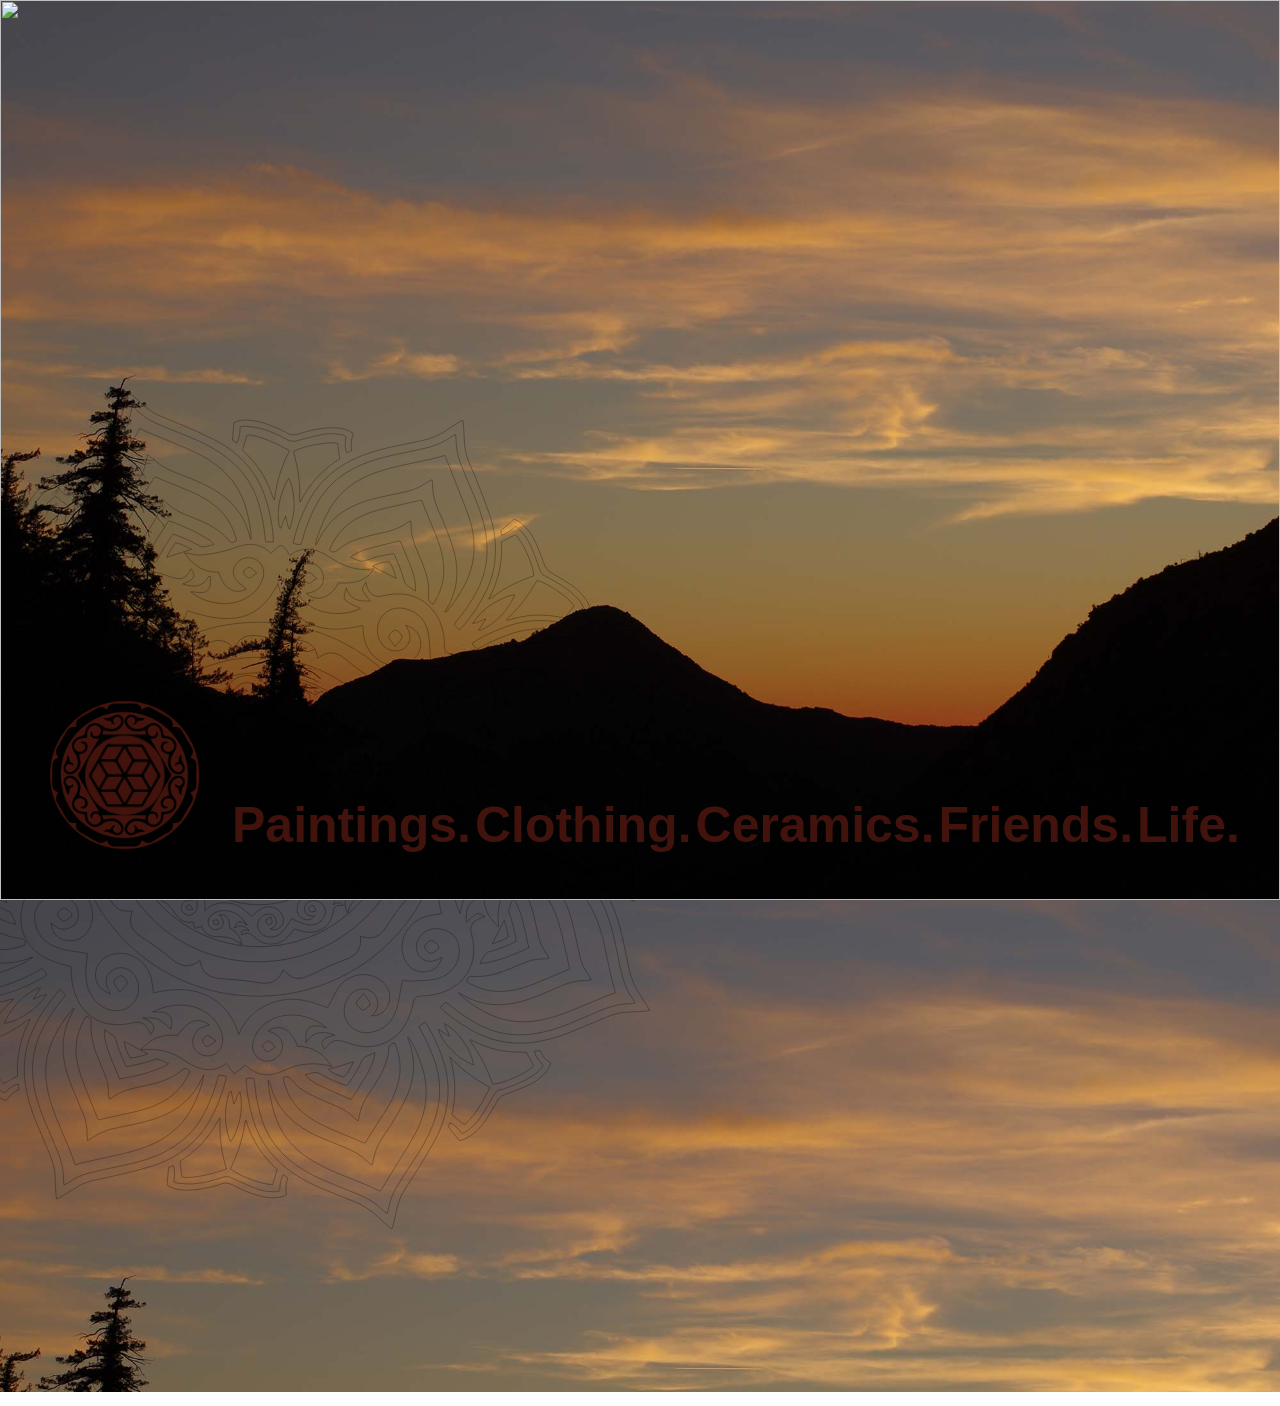
==== commit 6261b219: "update links splash page" ====
--- a/index.html
+++ b/index.html
@@ -862,15 +862,15 @@
 		</div>
 			<div class="footermenu" style="z-index:15;">
 				<ul>
-					<li><a href="">Paintings.</a></li>
-					<li><a href="">Clothing.</a></li>
-					<li><a href="">Ceramics.</a></li>
-					<li><a href="">Friends.</a></li>
-					<li><a href="">Life.</a></li>
+					<li><a href="paintings.html">Paintings.</a></li>
+					<li><a href="clothing.html">Clothing.</a></li>
+					<li><a href="pottery.html">Ceramics.</a></li>
+					<li><a href="homies.html">Friends.</a></li>
+					<li><a href="thanks.html">Life.</a></li>
 				</ul>
 			</div>
 	</div>
-<script src="js/jquery-1.11.3.min.js"></script>
+<script src="js/jquery-1.11.2.js"></script>
 <script src="js/effects.js"></script>
 </body>
 </html>
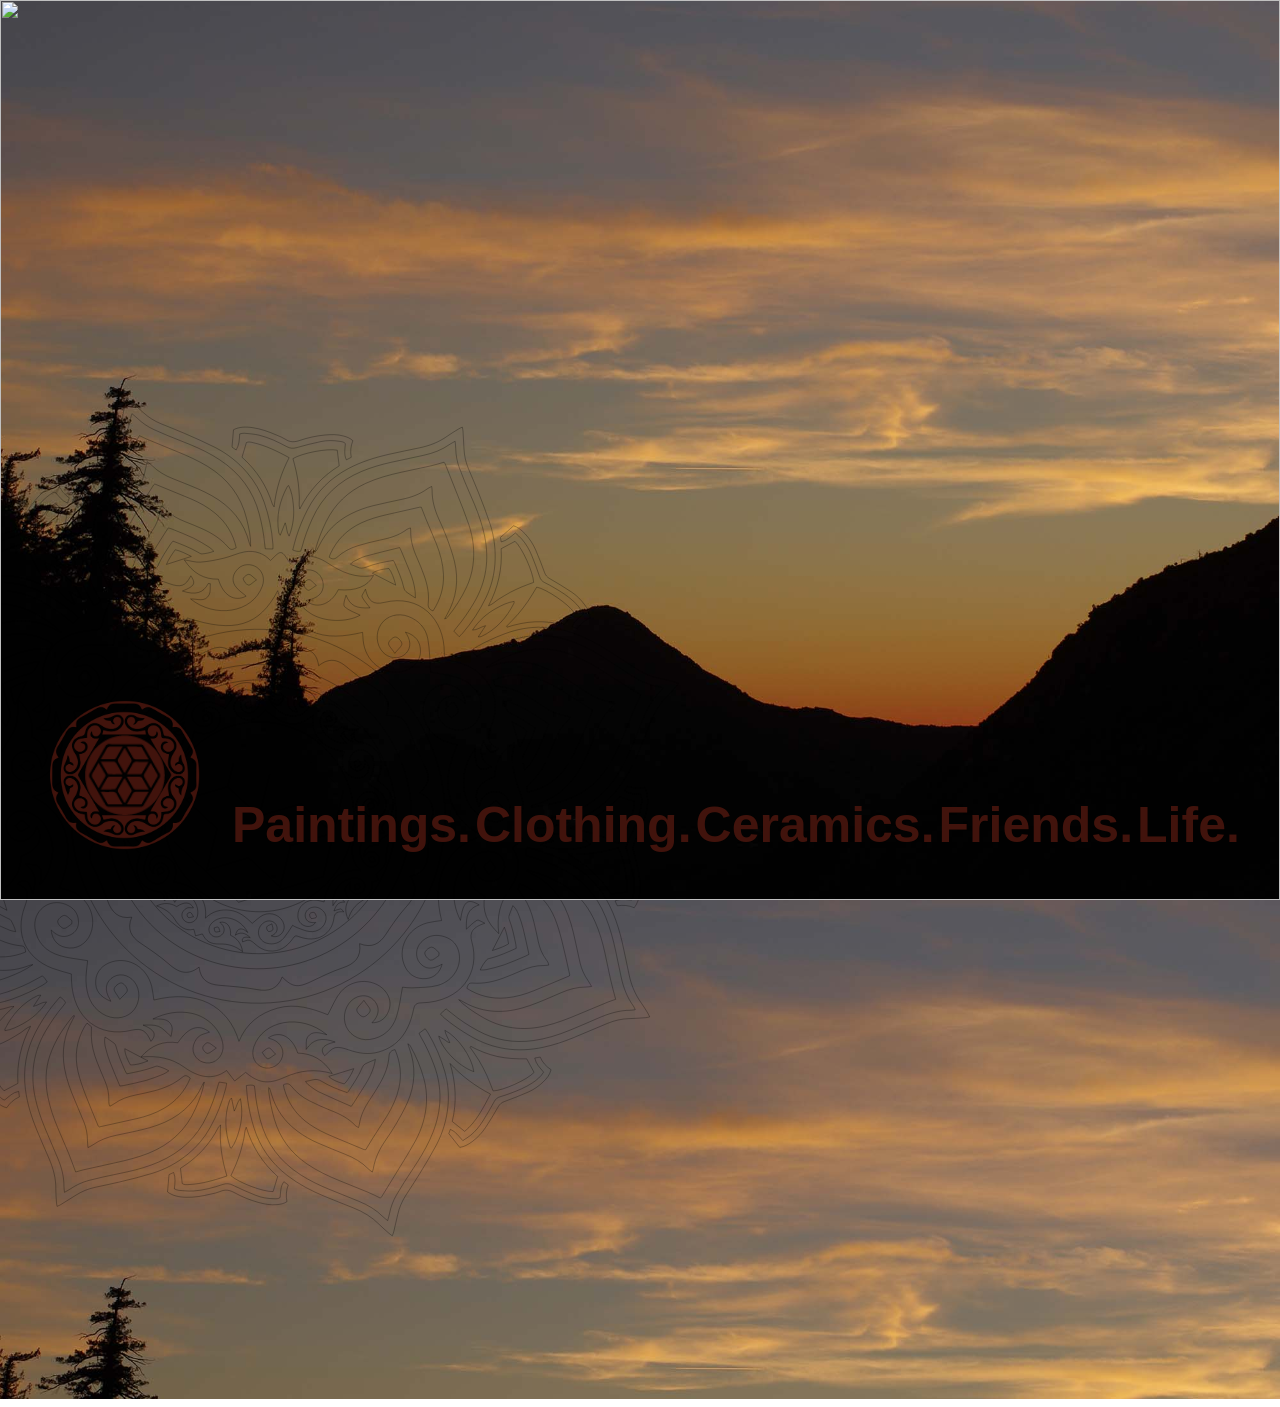
==== commit 3a67fab8: "link update" ====
--- a/index.html
+++ b/index.html
@@ -862,7 +862,7 @@
 		</div>
 			<div class="footermenu" style="z-index:15;">
 				<ul>
-					<li><a href="paintings.html">Paintings.</a></li>
+					<li><a href="paint.html">Paintings.</a></li>
 					<li><a href="clothing.html">Clothing.</a></li>
 					<li><a href="pottery.html">Ceramics.</a></li>
 					<li><a href="homies.html">Friends.</a></li>
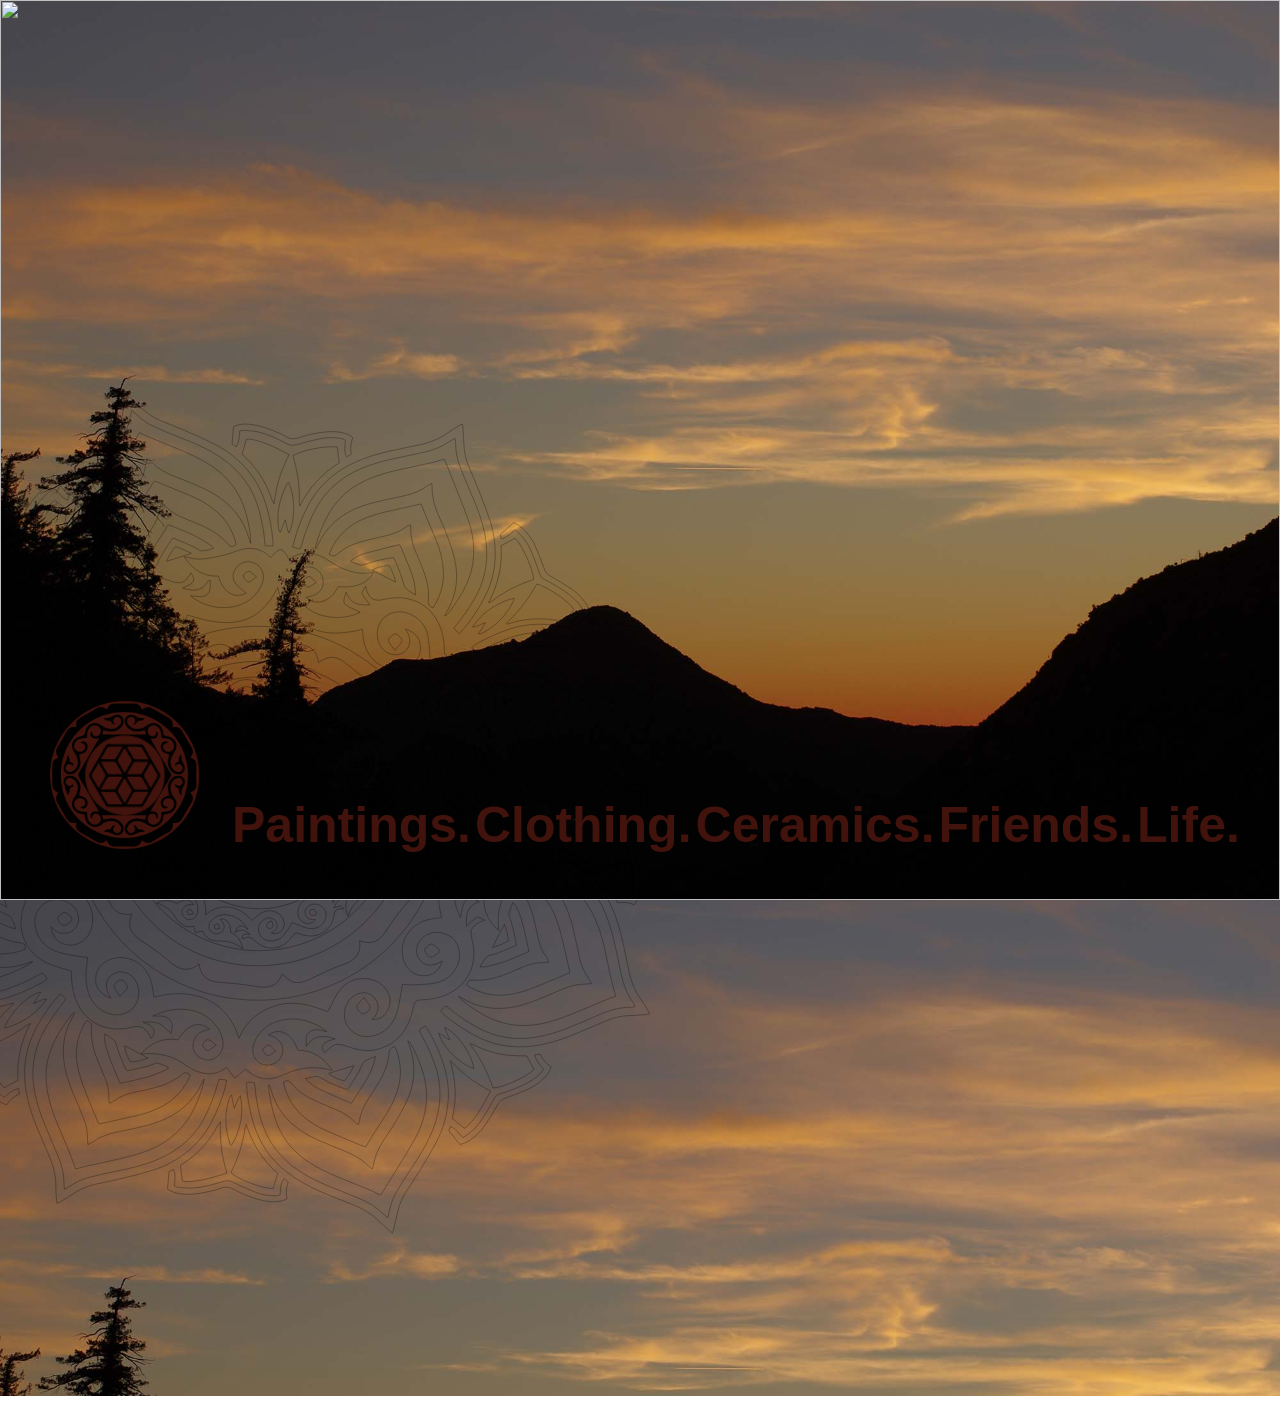
==== commit 4d0d34ac: "Js update switched to window.onload" ====
--- a/index.html
+++ b/index.html
@@ -811,11 +811,11 @@
 
 			<img src="imgs/bb2opt.png" style="width:100%; height:100%; position:absolute; bottom:0px;" alt="">
 
-			<img src="imgs/mandala 7.png"  alt="" class ="cornerMandala png1" >
+			<img src="imgs/mandala 7.png"  alt="" class ="cornerMandala png1">
 			<img src="imgs/mand1-2.png"  alt="" class ="cornerMandala png2">
 			<img src="imgs/mand1-3.png"  alt="" class ="cornerMandala png3">
 
-			<svg width="410px" height="301px" viewBox="0 0 410 301" version="1.1" xmlns="http://www.w3.org/2000/svg" xmlns:xlink="http://www.w3.org/1999/xlink" xmlns:sketch="http://www.bohemiancoding.com/sketch/ns" class="svg3">
+			<svg width="250px" height="250px" viewBox="0 0 410 301" version="1.1" xmlns="http://www.w3.org/2000/svg" xmlns:xlink="http://www.w3.org/1999/xlink" xmlns:sketch="http://www.bohemiancoding.com/sketch/ns" class="svg3">
 			    
 			    <title>Nebskie Creations</title>
 			    <g id="Page-1" stroke="none"  fill="none" fill-rule="evenodd" sketch:type="MSPage">
--- a/css/main.css
+++ b/css/main.css
@@ -28,14 +28,15 @@
 	stroke:1px white;
 }
 .svg2{
-	position:absolute;
+	position:fixed;
 	top:35vh;
 	left:-10%;
 }
 .svg3{
+	display:none;
 	position:absolute;
-	top:40px;
-	right:40px;
+	top:0;
+	right:10px;
 }
 .scaleOut{
 	transform:scale(0);
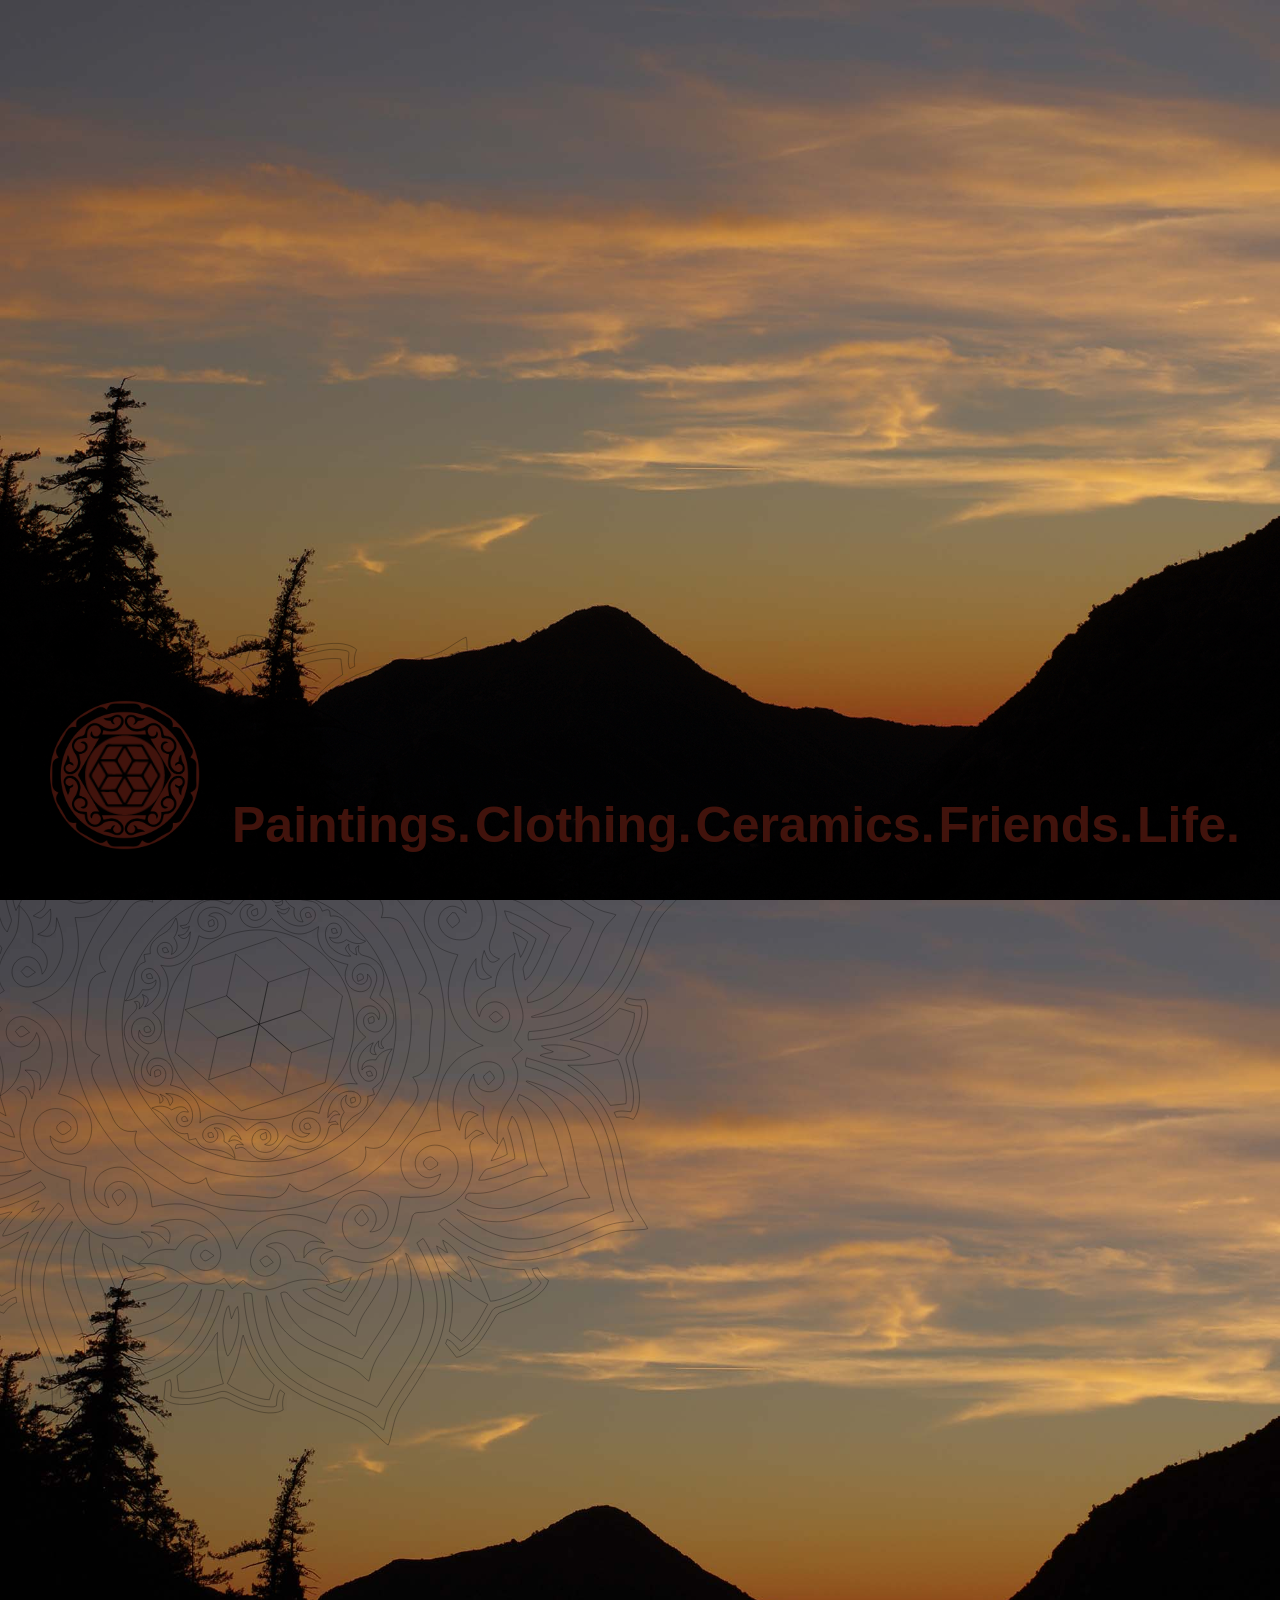
==== commit 3143ecda: "Png optimized optimized for better load time" ====
--- a/index.html
+++ b/index.html
@@ -13,8 +13,8 @@
 <body>
 	<div class="main">
 		<div class="svgs">
-			<svg class="svg1 svg" version="1.1" id="Layer_1" xmlns="http://www.w3.org/2000/svg" xmlns:xlink="http://www.w3.org/1999/xlink" 
-				preserveAspectRatio="xMidYMid" x="0px" y="0px" width="612px" height="792px" viewBox="0 0 612 792" enable-background="new 0 0 612 792" xml:space="preserve"> 
+			<svg class="svg1 svg" version="1.1" id="Layer_1" xmlns="http://www.w3.org/2000/svg" xmlns:xlink="http://www.w3.org/1999/xlink"
+				preserveAspectRatio="xMidYMid" x="0px" y="0px" width="612px" height="792px" viewBox="0 0 612 792" enable-background="new 0 0 612 792" xml:space="preserve">
 				<g class="g1" >
 					<animateTransform attributeType="xml"
                     attributeName="transform"
@@ -797,26 +797,26 @@
                     to="0 317 368"
                     dur="25s"
                     repeatCount="indefinite"/>
-					<polygon fill="none" stroke="#000000" stroke-width="0.2" stroke-miterlimit="10" points="284.694,423.418 252.529,367.708 
+					<polygon fill="none" stroke="#000000" stroke-width="0.2" stroke-miterlimit="10" points="284.694,423.418 252.529,367.708
 						284.694,311.991 349.025,311.991 381.189,367.708 349.025,423.418 	"/>
 					<g>
-						<polygon fill="none" stroke="#000000" stroke-width="0.2" stroke-miterlimit="10" points="316.889,421.609 301.042,394.627 
-							317.083,367.756 348.967,367.874 364.729,395.02 332.842,394.907 316.993,367.926 333.035,341.049 364.91,341.053 
-							348.967,367.874 317.083,367.756 301.236,340.77 317.268,313.903 333.121,340.887 317.083,367.756 285.192,367.641 
-							269.348,340.448 301.319,340.606 317.166,367.59 301.128,394.467 269.25,394.348 285.192,367.641 317.083,367.756 
+						<polygon fill="none" stroke="#000000" stroke-width="0.2" stroke-miterlimit="10" points="316.889,421.609 301.042,394.627
+							317.083,367.756 348.967,367.874 364.729,395.02 332.842,394.907 316.993,367.926 333.035,341.049 364.91,341.053
+							348.967,367.874 317.083,367.756 301.236,340.77 317.268,313.903 333.121,340.887 317.083,367.756 285.192,367.641
+							269.348,340.448 301.319,340.606 317.166,367.59 301.128,394.467 269.25,394.348 285.192,367.641 317.083,367.756
 							332.936,394.735 		"/>
 					</g>
 				</g>
 			</svg>
 
-			<img src="imgs/bb2opt.png" style="width:100%; height:100%; position:absolute; bottom:0px;" alt="">
+			<img src="imgs/bb2opt2.png" style="width:100%; height:100%; position:absolute; bottom:0px;" alt="">
 
 			<img src="imgs/mandala 7.png"  alt="" class ="cornerMandala png1">
 			<img src="imgs/mand1-2.png"  alt="" class ="cornerMandala png2">
 			<img src="imgs/mand1-3.png"  alt="" class ="cornerMandala png3">
 
 			<svg width="250px" height="250px" viewBox="0 0 410 301" version="1.1" xmlns="http://www.w3.org/2000/svg" xmlns:xlink="http://www.w3.org/1999/xlink" xmlns:sketch="http://www.bohemiancoding.com/sketch/ns" class="svg3">
-			    
+
 			    <title>Nebskie Creations</title>
 			    <g id="Page-1" stroke="none"  fill="none" fill-rule="evenodd" sketch:type="MSPage">
 			        <g id="Nebskie-Creations" sketch:type="MSLayerGroup" transform="translate(0.000000, -1.000000)" fill="#000000">
@@ -873,4 +873,4 @@
 <script src="js/jquery-1.11.2.js"></script>
 <script src="js/effects.js"></script>
 </body>
-</html>+</html>
--- a/css/main.css
+++ b/css/main.css
@@ -15,7 +15,7 @@
 	width:85%;
 	height:85vw;
 	position:absolute;
-	top:500px;
+	top:100vh;
 	left:-300px;
 }
 .svg2 .g3 path{
